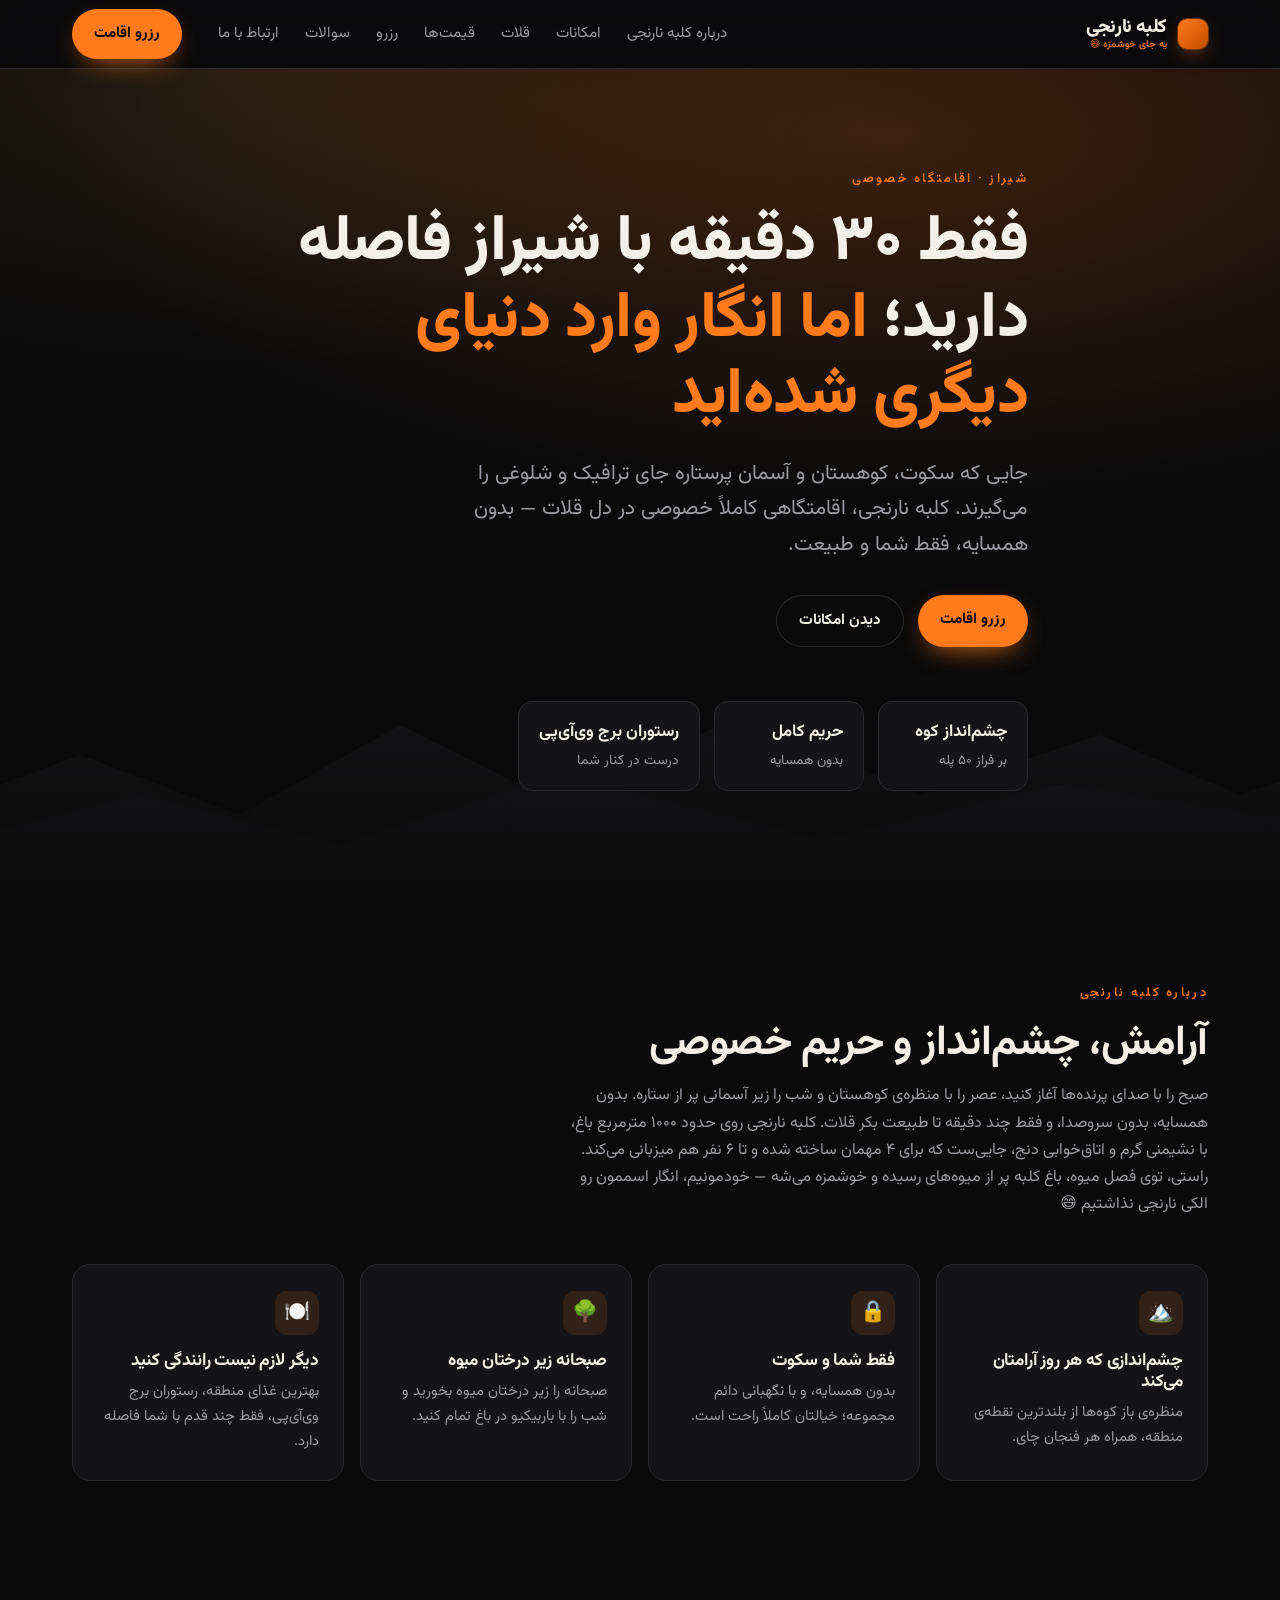
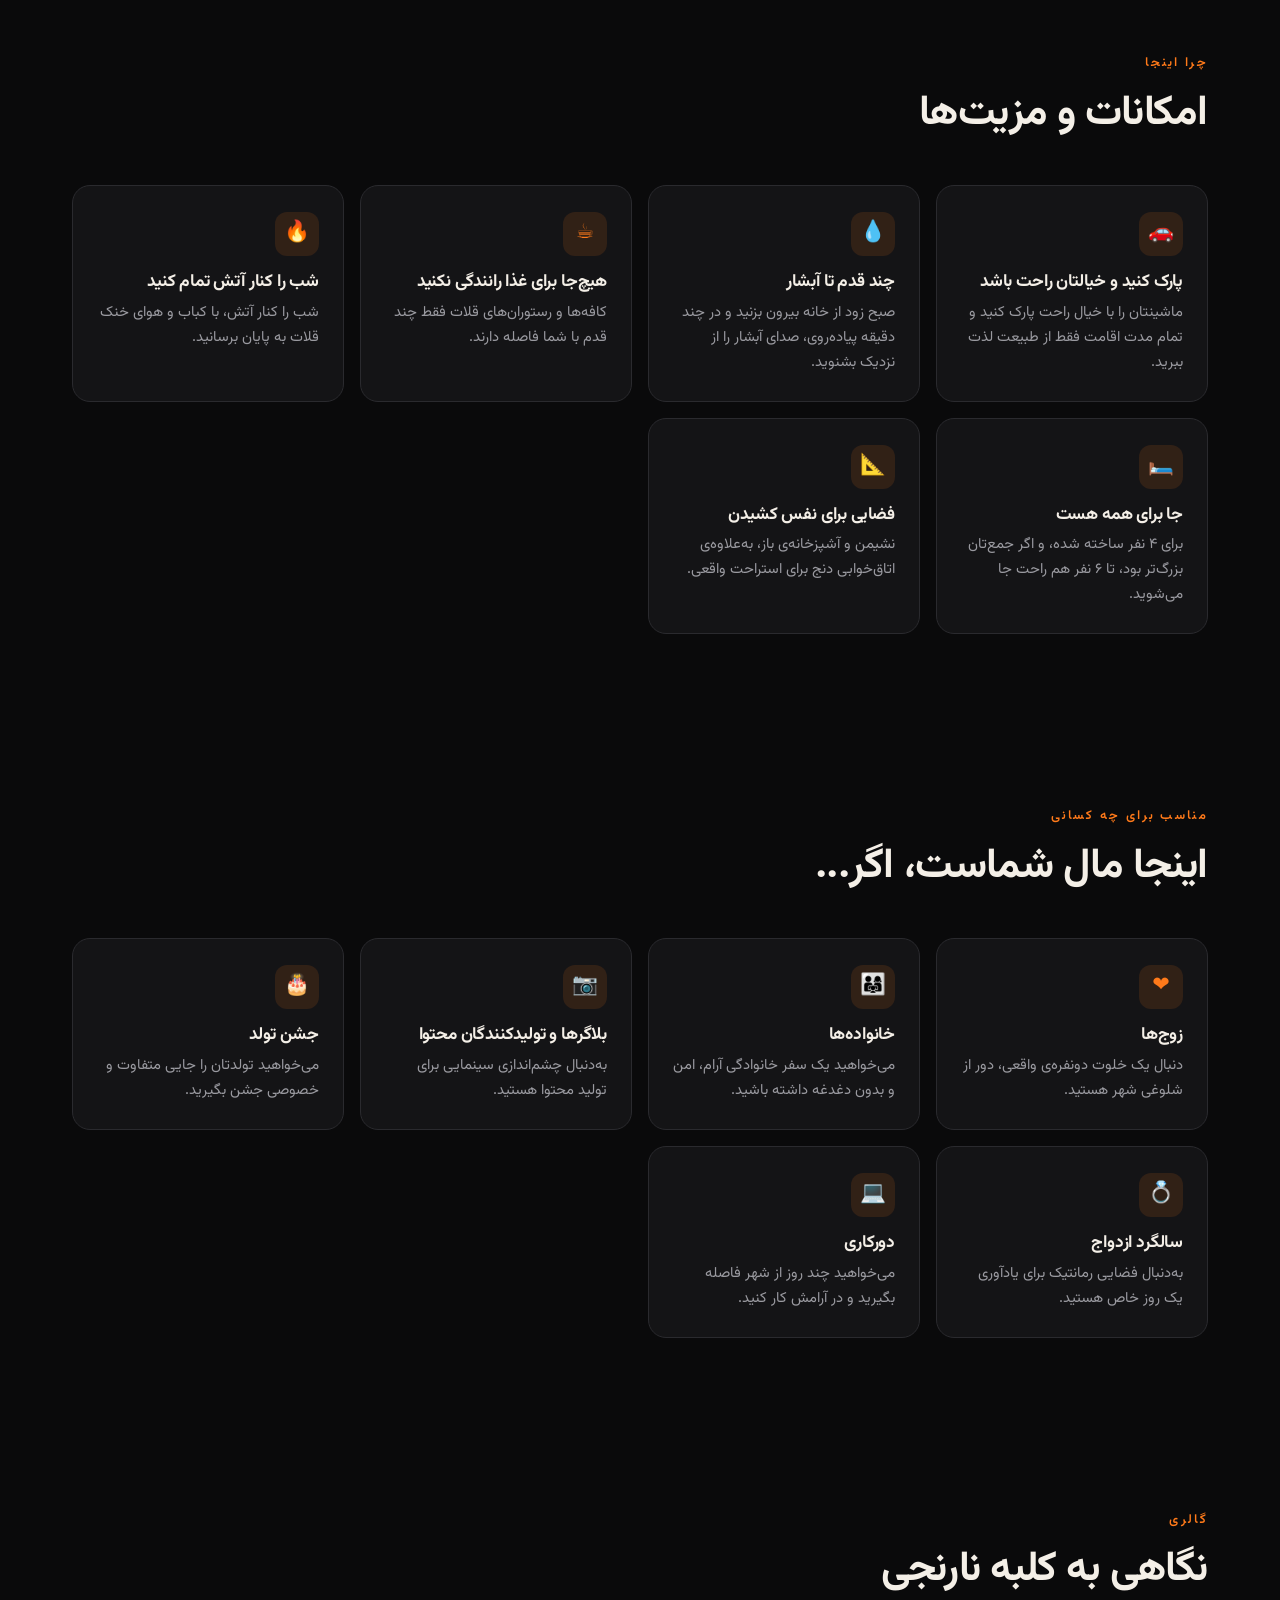
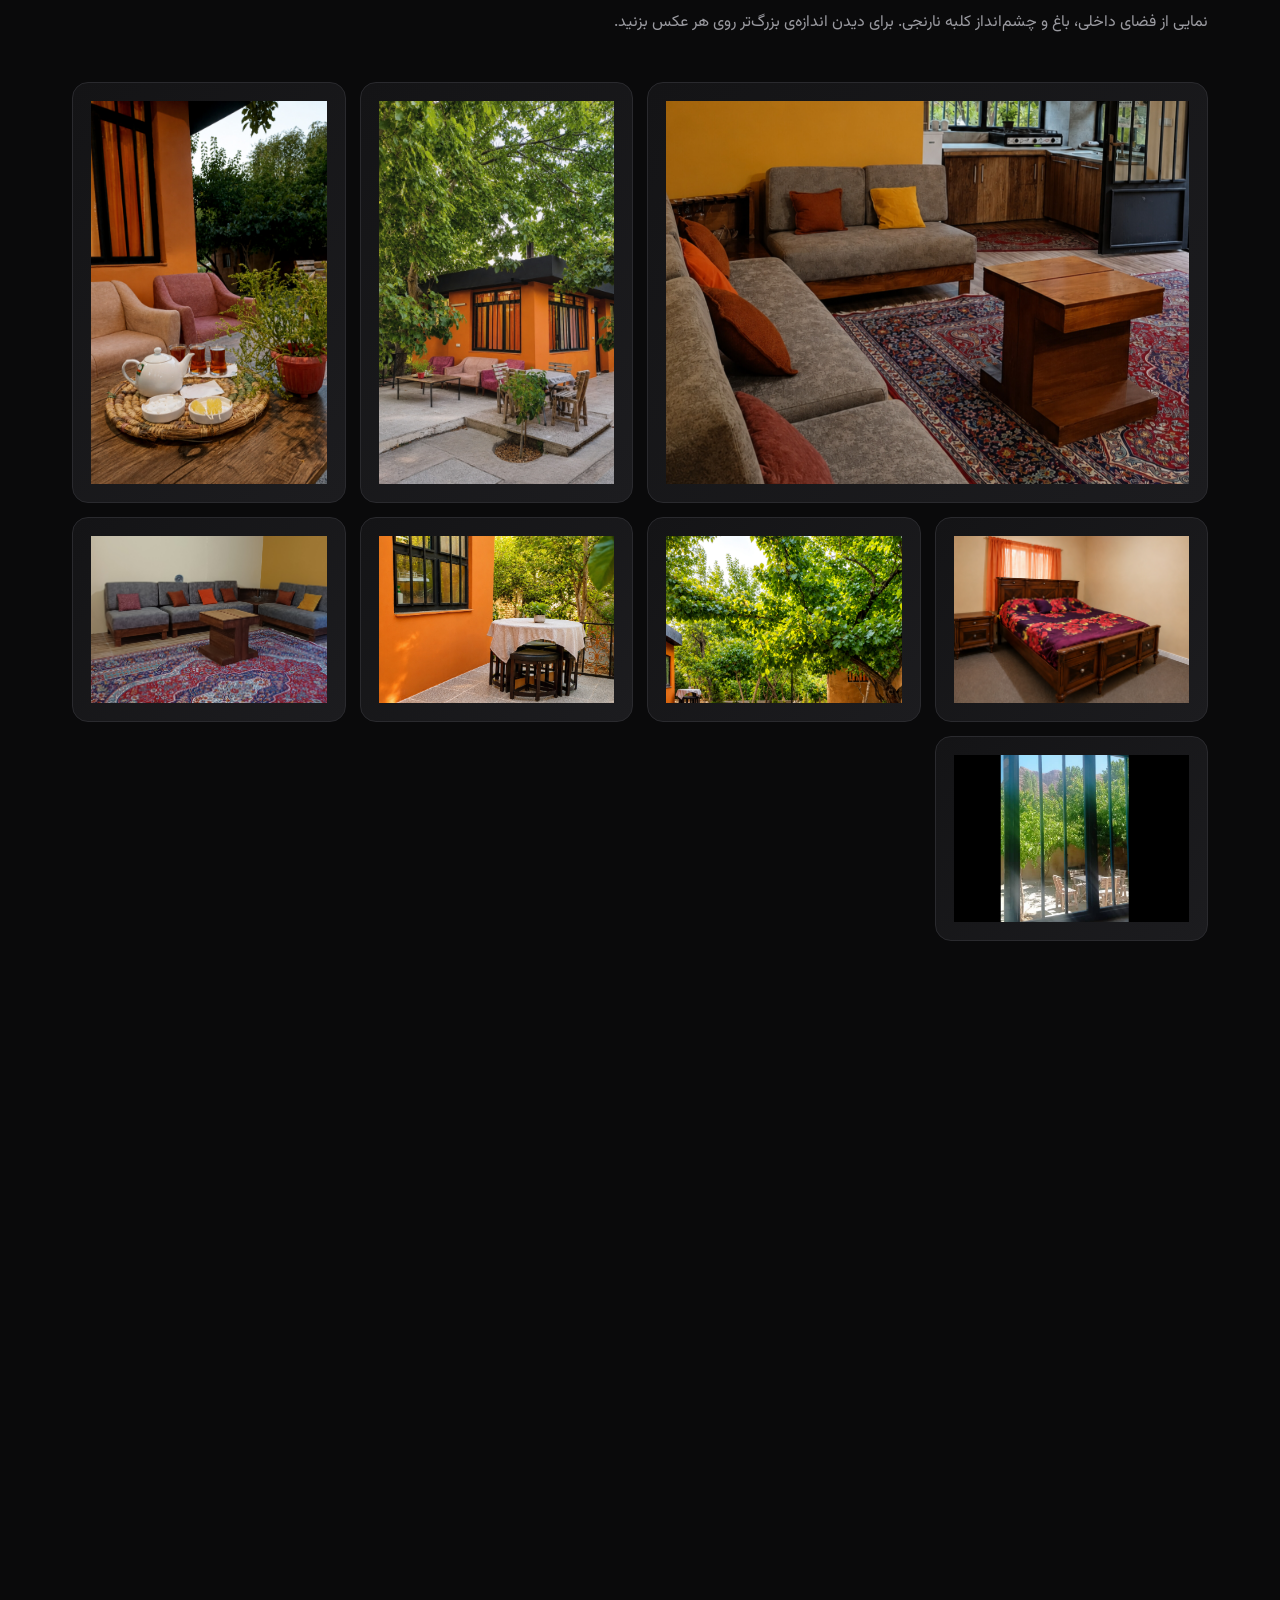
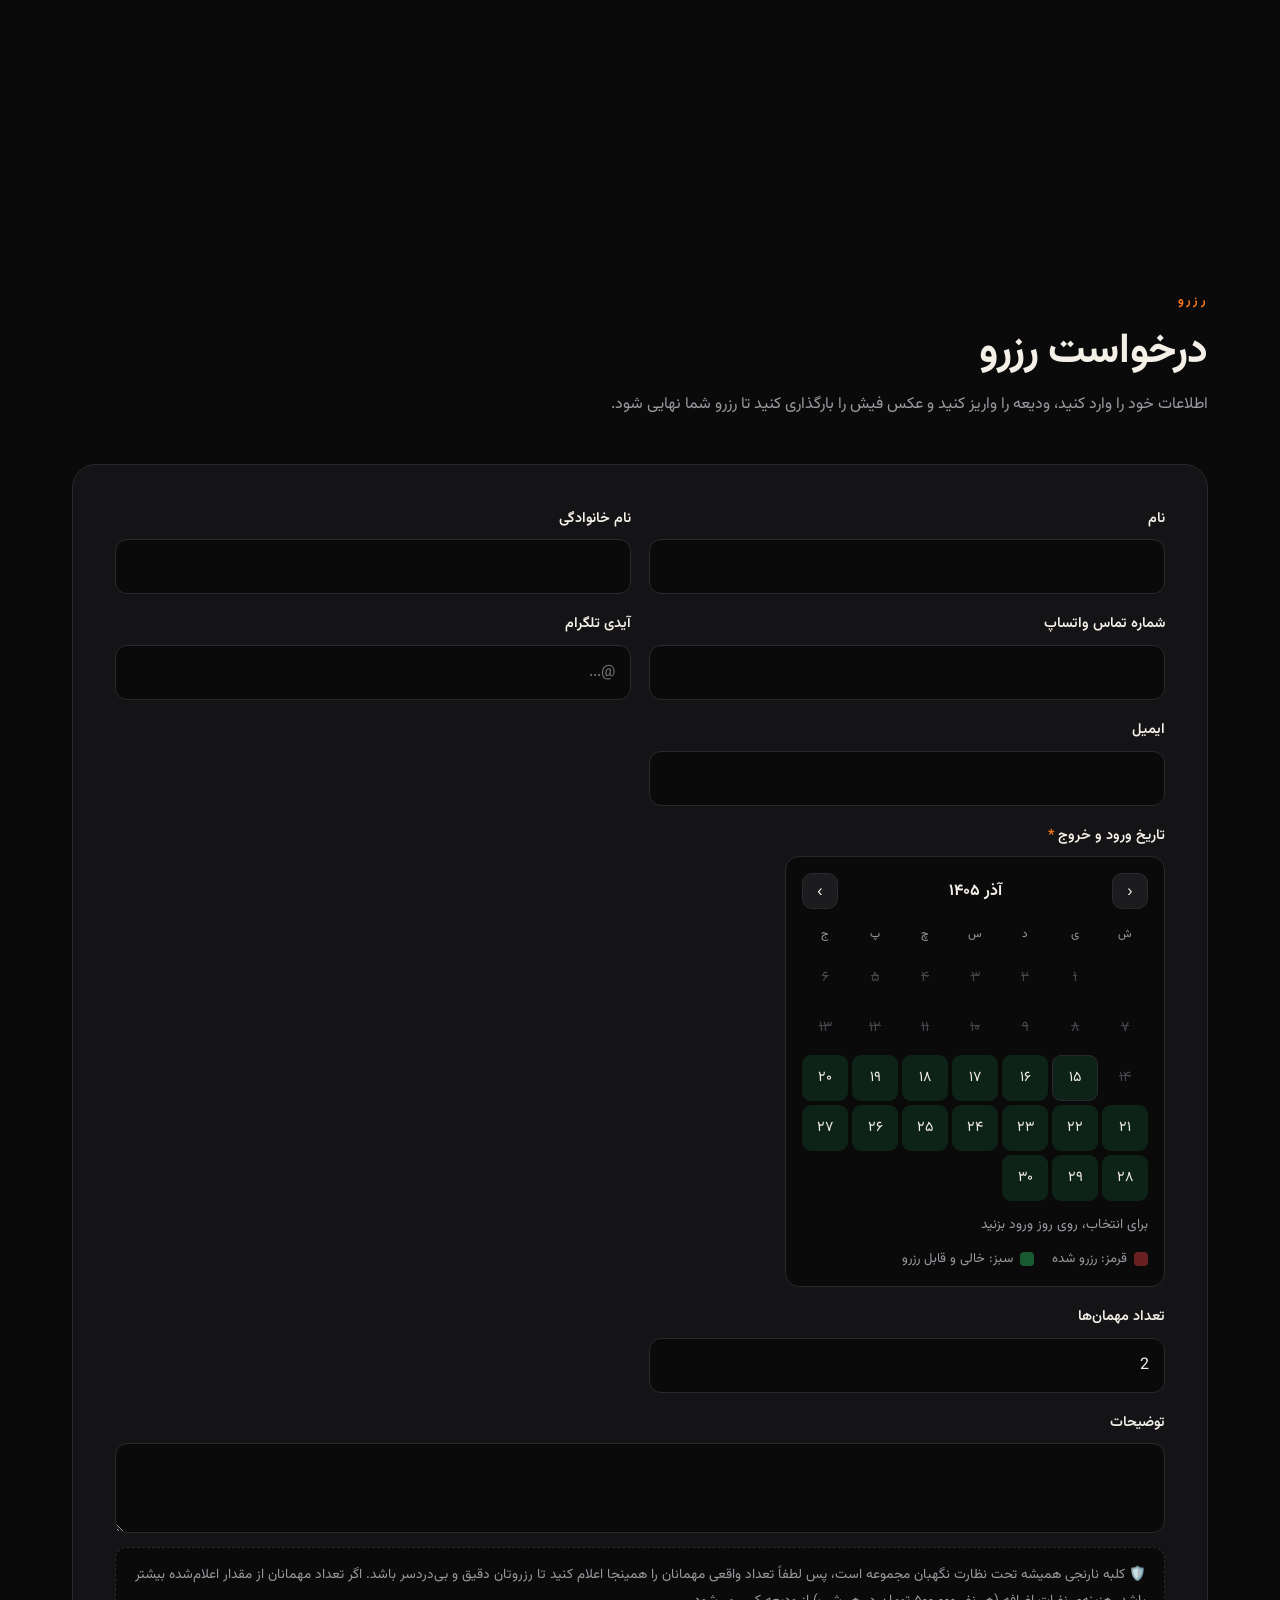
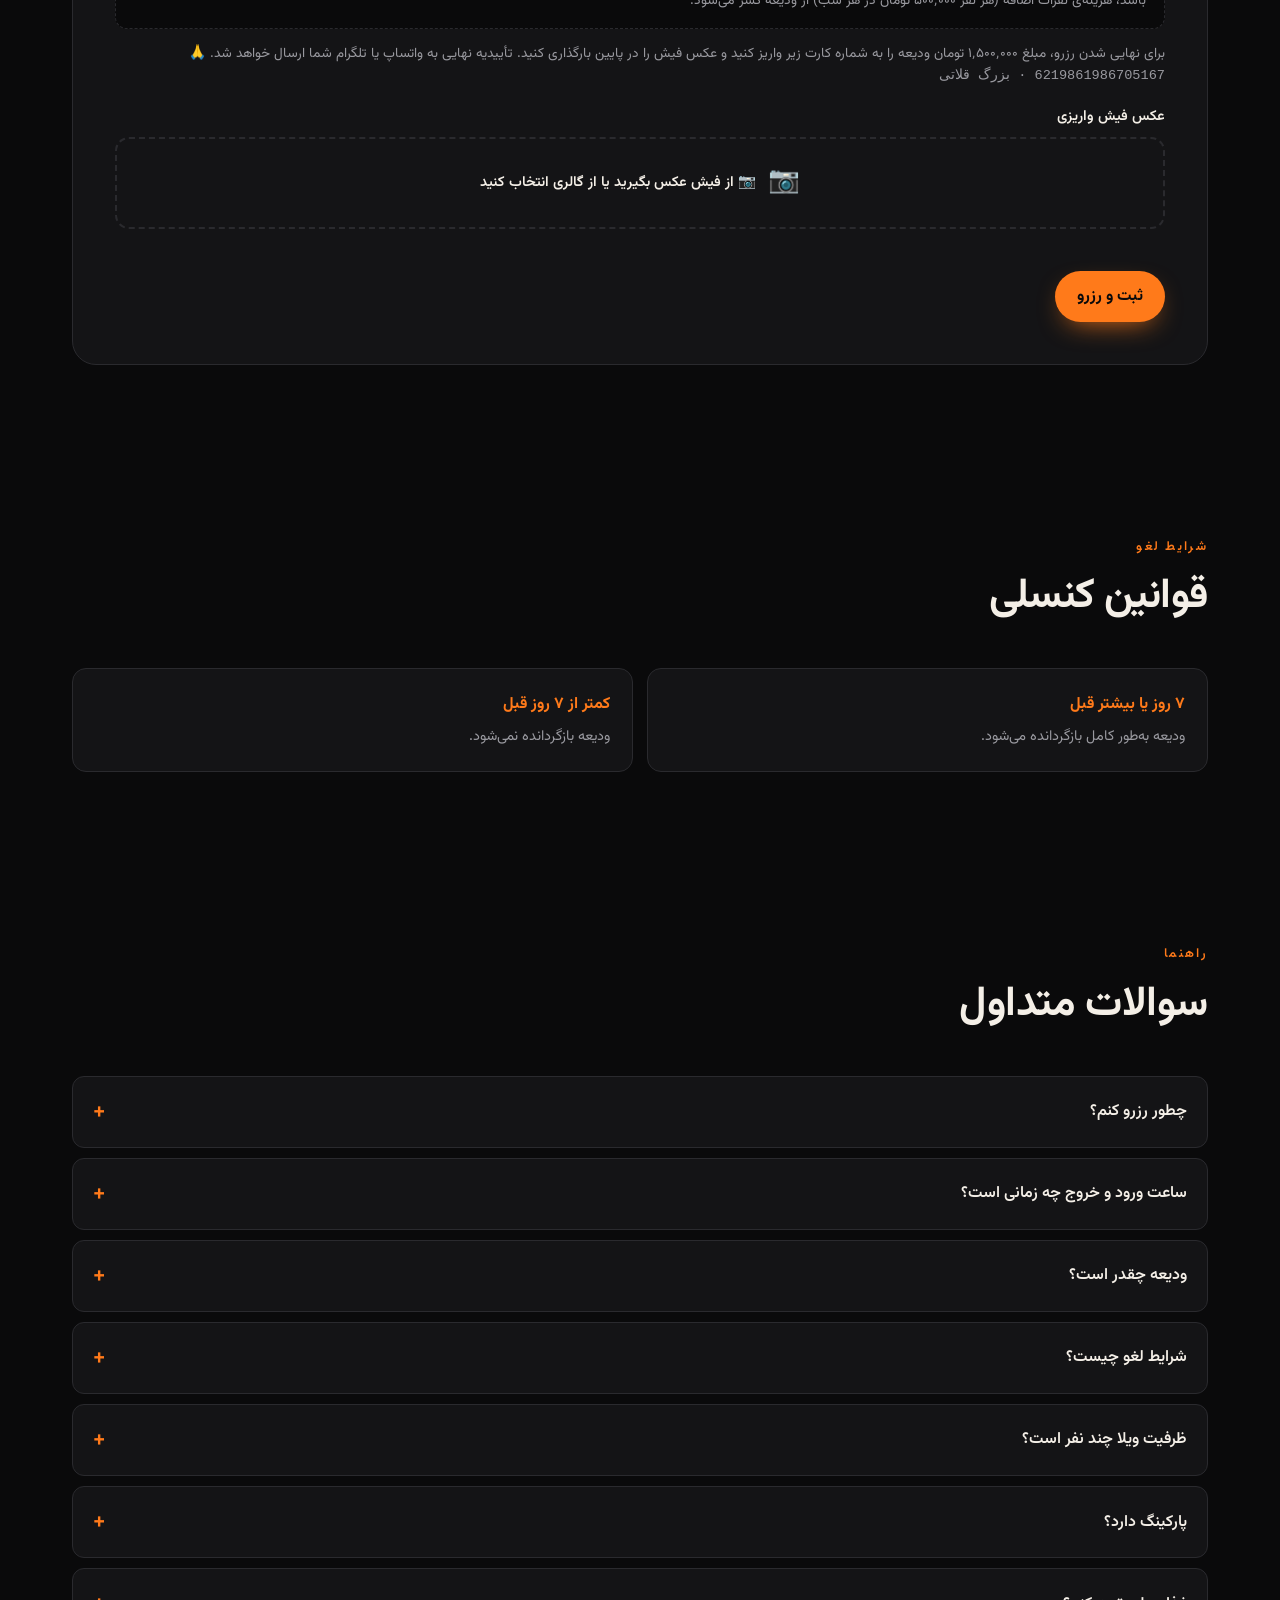
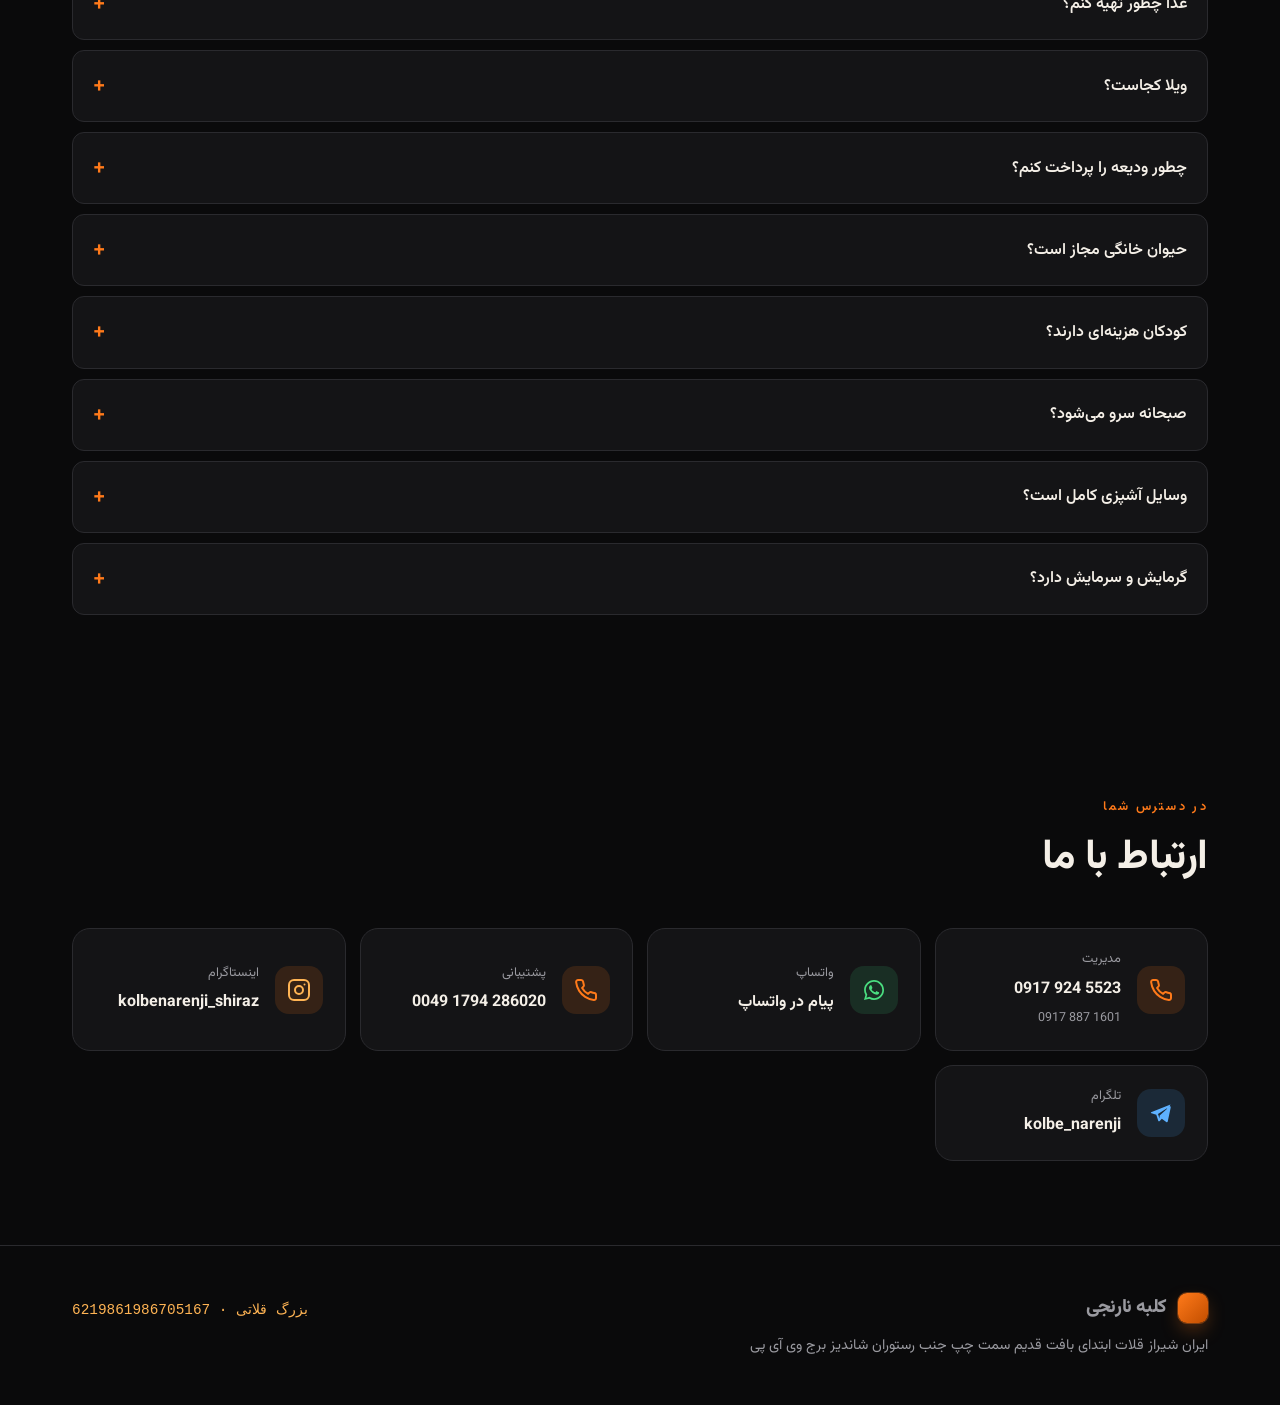
==== index.html @ 3d58d26b "Abreisetag darf belegt sein Gemeldet: die freie Nacht am 7. Schahriwar liess sich nicht buchen, weil" ====
<!DOCTYPE html>
<html lang="fa" dir="rtl">
<head>
<meta charset="UTF-8" />
<meta name="viewport" content="width=device-width, initial-scale=1.0, maximum-scale=1.0, minimum-scale=1.0, user-scalable=no, viewport-fit=cover"/>
<title>کلبه نارنجی | kolbe narenji — Shiraz</title>

<!-- ============================================================= -->
<!--  SUPABASE CONFIG  —  hier deine Werte eintragen / put yours here -->
<!-- ============================================================= -->
<script>
  const SUPABASE_URL      = "https://aqxlxnczzaqbdtjpdbal.supabase.co";
  const SUPABASE_ANON_KEY = "sb_publishable_W1_fIGS4g9w_GvLi4vpkqA_-YxbFAk7";   // Dashboard -> Project Settings -> API Keys -> anon/publishable
  // Preise (Toman). Massgeblich ist die Tabelle "pricing" in der
  // Datenbank - dort rechnet auch der Trigger, der den gespeicherten
  // Preis festlegt. Diese Werte sind nur der Rueckfall, falls die
  // Abfrage scheitert; fetchPricing() ueberschreibt sie beim Laden.
  const PRICE = {
    weekday:     4600000,   // جمعه تا چهارشنبه
    weekend:     5500000,   // فقط پنجشنبه شب
    deposit:     1500000,   // ودیعه
    extraGuest:   500000,   // هر نفر اضافه در هر شب
    baseGuests:        4,   // ظرفیت پایه
    maxGuests:         6
  };
  // Wochenend-Preis gilt nur fuer die Nacht, die am Donnerstag beginnt
  // ("پنجشنبه شب"). Die Nacht ab Freitag ist eine gewoehnliche Nacht,
  // weil auf sie der Samstag als Arbeitstag folgt. (0=So ... 6=Sa)
  const WEEKEND_DAYS = [4];

  // Bankverbindung für Kaution
  const IBAN = "6219861986705167";
  const IBAN_OWNER = "بزرگ قلاتی";
</script>

<link rel="preconnect" href="https://fonts.googleapis.com">
<link rel="preconnect" href="https://fonts.gstatic.com" crossorigin>
<link href="https://fonts.googleapis.com/css2?family=Sora:wght@400;500;600;700;800&family=Vazirmatn:wght@400;500;600;700;800&display=swap" rel="stylesheet">

<style>
:root{
  --bg:#0A0A0B;
  --surface:#141416;
  --surface-2:#1C1C1F;
  --line:#2A2A2E;
  --orange:#FF7A1A;
  --orange-soft:#FF9A4D;
  --amber:#FFB454;
  --text:#F4EFE7;
  --muted:#9A9AA0;
  --radius:18px;
  --maxw:1180px;
  font-synthesis:none;
}
*{box-sizing:border-box;margin:0;padding:0}
html{scroll-behavior:smooth}
body{
  background:var(--bg);
  color:var(--text);
  font-family:"Vazirmatn","Sora",system-ui,sans-serif;
  line-height:1.7;
  overflow-x:hidden;
}
[dir="ltr"] body, [dir="ltr"]{font-family:"Sora","Vazirmatn",system-ui,sans-serif}
img{max-width:100%;display:block}
a{color:inherit;text-decoration:none}
.wrap{max-width:var(--maxw);margin-inline:auto;padding-inline:22px}
section{padding:84px 0}
h1,h2,h3{line-height:1.2;font-weight:700;letter-spacing:-.01em}
.eyebrow{
  color:var(--orange);font-weight:600;font-size:.8rem;letter-spacing:.18em;
  text-transform:uppercase;margin-bottom:14px;display:inline-block;
}

/* ---------- top nav ---------- */
header{
  position:sticky;top:0;z-index:50;
  background:rgba(10,10,11,.82);backdrop-filter:blur(14px);
  border-bottom:1px solid var(--line);
}
.nav{display:flex;align-items:center;gap:18px;height:68px}
.brand{display:flex;align-items:center;gap:11px;font-weight:800;font-size:1.18rem;letter-spacing:-.02em}
.brand .brand-text{display:flex;flex-direction:column;line-height:1.2}
.brand .tagline{font-size:.62rem;font-weight:600;color:var(--orange);letter-spacing:0}
.brand .mark{
  width:30px;height:30px;border-radius:9px;flex:none;
  background:linear-gradient(135deg,var(--orange),#C24E00);
  display:grid;place-items:center;color:#0A0A0B;font-weight:800;font-size:.95rem;
  box-shadow:0 0 0 1px rgba(255,122,26,.35), 0 8px 22px -8px var(--orange);
}
.nav-links{display:flex;gap:26px;margin-inline-start:auto;font-size:.95rem;color:var(--muted)}
.nav-links a:hover{color:var(--text)}
.nav-right{display:flex;align-items:center;gap:12px;margin-inline-start:18px}
.lang{
  display:flex;border:1px solid var(--line);border-radius:999px;overflow:hidden;
  background:var(--surface);font-size:.85rem;font-weight:600;
}
.lang button{
  background:none;border:0;color:var(--muted);cursor:pointer;
  padding:8px 14px;display:flex;align-items:center;gap:7px;font:inherit;
}
.lang button.on{background:var(--orange);color:#0A0A0B}
.btn{
  background:var(--orange);color:#0A0A0B;border:0;cursor:pointer;
  padding:12px 22px;border-radius:999px;font:inherit;font-weight:700;font-size:.95rem;
  transition:transform .15s, box-shadow .15s;
  box-shadow:0 10px 28px -12px var(--orange);
}
.btn:hover{transform:translateY(-1px);box-shadow:0 14px 34px -12px var(--orange)}
.btn.ghost{background:transparent;color:var(--text);border:1px solid var(--line);box-shadow:none}
.btn.ghost:hover{border-color:var(--orange);color:var(--orange)}
.nav-links a, .nav .btn{display:none}
@media(min-width:900px){ .nav-links a{display:inline}.nav .btn{display:inline-block} }

/* ---------- hero ---------- */
.hero{position:relative;padding:96px 0 104px;overflow:hidden}
.hero::before{ /* sunset glow over dark mountains */
  content:"";position:absolute;inset:0;z-index:0;
  background:
    radial-gradient(120% 80% at 70% 8%, rgba(255,122,26,.20), transparent 55%),
    radial-gradient(90% 60% at 20% 0%, rgba(255,180,84,.10), transparent 60%);
}
.hero::after{ /* mountain silhouette */
  content:"";position:absolute;left:0;right:0;bottom:0;height:230px;z-index:0;
  background:
    linear-gradient(to top, var(--bg), transparent),
    url("data:image/svg+xml;utf8,<svg xmlns='http://www.w3.org/2000/svg' width='1440' height='230' viewBox='0 0 1440 230'><path d='M0 230 L0 150 L160 90 L320 150 L480 60 L640 140 L820 50 L1000 130 L1180 70 L1320 130 L1440 90 L1440 230 Z' fill='%23161618'/><path d='M0 230 L0 185 L220 130 L420 180 L640 110 L900 175 L1140 120 L1440 165 L1440 230 Z' fill='%231d1d20'/></svg>") bottom/cover no-repeat;
  opacity:.9;
}
.hero .wrap{position:relative;z-index:1;max-width:820px}
.hero h1{font-size:clamp(2.3rem,6vw,4rem);font-weight:800}
.hero h1 .accent{color:var(--orange)}
.hero p.lead{color:var(--muted);font-size:clamp(1.05rem,2.3vw,1.3rem);margin:22px 0 32px;max-width:620px}
.hero-cta{display:flex;gap:14px;flex-wrap:wrap}
.stats{display:flex;gap:14px;flex-wrap:wrap;margin-top:54px}
.stat{
  background:var(--surface);border:1px solid var(--line);border-radius:14px;
  padding:16px 20px;min-width:150px;
}
.stat b{display:block;font-size:1.05rem}
.stat span{color:var(--muted);font-size:.85rem}

/* ---------- generic section heads ---------- */
.head{max-width:640px;margin-bottom:46px}
.head h2{font-size:clamp(1.8rem,4vw,2.6rem)}
.head p{color:var(--muted);margin-top:14px}

/* ---------- amenities grid ---------- */
.grid{display:grid;gap:16px;grid-template-columns:repeat(auto-fill,minmax(230px,1fr))}
.card{
  background:var(--surface);border:1px solid var(--line);border-radius:var(--radius);
  padding:26px 24px;transition:border-color .2s, transform .2s;
}
.card:hover{border-color:rgba(255,122,26,.5);transform:translateY(-3px)}
.card .ico{
  width:44px;height:44px;border-radius:12px;display:grid;place-items:center;
  background:rgba(255,122,26,.12);color:var(--orange);margin-bottom:16px;font-size:1.3rem;
}
.card h3{font-size:1.08rem;margin-bottom:7px}
.card p{color:var(--muted);font-size:.92rem}

/* ---------- contact ---------- */
.contact-grid{display:grid;gap:14px;grid-template-columns:repeat(auto-fill,minmax(220px,1fr))}
.contact-card{
  display:flex;align-items:center;gap:16px;
  background:var(--surface);border:1px solid var(--line);border-radius:var(--radius);
  padding:20px 22px;text-decoration:none;transition:border-color .2s, transform .2s, background .2s;
}
.contact-card:hover{border-color:rgba(255,122,26,.5);transform:translateY(-3px)}
.contact-card .c-icon{
  width:48px;height:48px;border-radius:14px;flex:none;
  display:grid;place-items:center;
}
.contact-card .c-icon svg{width:24px;height:24px}
.contact-card .c-text{display:flex;flex-direction:column;gap:5px;min-width:0}
.contact-card .c-label{color:var(--muted);font-size:.8rem}
.contact-card .c-val{color:var(--text);font-size:1rem;font-weight:700;direction:ltr;text-align:right}
.contact-card .c-sub{color:var(--muted);font-size:.78rem;direction:ltr;text-align:right}
.contact-card.phone .c-icon{background:rgba(255,122,26,.14);color:var(--orange)}
.contact-card.wa .c-icon{background:rgba(60,201,120,.14);color:#4ADE80}
.contact-card.ig .c-icon{background:rgba(255,122,26,.14);color:var(--amber)}
.contact-card.tg .c-icon{background:rgba(70,170,255,.14);color:#5EB1FF}

/* ---------- gallery ---------- */
.gallery{display:grid;gap:14px;grid-template-columns:repeat(auto-fill,minmax(240px,1fr))}
.shot{
  aspect-ratio:4/3;border-radius:16px;border:1px dashed var(--line);
  background:
    linear-gradient(135deg,var(--surface),var(--surface-2));
  display:grid;place-items:center;color:#55555c;font-size:.9rem;text-align:center;padding:18px;
}
img.shot{
  aspect-ratio:4/3;border-radius:16px;border:1px solid var(--line);
  object-fit:cover;width:100%;height:100%;cursor:pointer;
  transition:transform .25s, border-color .25s;
}
img.shot:hover{transform:scale(1.02);border-color:var(--orange)}
.shot.big{grid-column:span 2}
@media(max-width:560px){.shot.big{grid-column:span 1}}
/* lightbox */
.lb{position:fixed;inset:0;background:rgba(0,0,0,.9);display:none;place-items:center;z-index:100;padding:20px}
.lb.on{display:grid}
.lb img{max-width:95vw;max-height:90vh;border-radius:12px}
.lb .x{position:absolute;top:18px;inset-inline-end:22px;color:#fff;font-size:2rem;cursor:pointer;line-height:1}

/* ---------- pricing ---------- */
.prices{display:grid;gap:16px;grid-template-columns:repeat(auto-fit,minmax(210px,1fr))}
.price{
  background:var(--surface);border:1px solid var(--line);border-radius:var(--radius);padding:28px 24px;
  position:relative;
}
.price.feature{border-color:var(--orange);background:linear-gradient(180deg,rgba(255,122,26,.08),var(--surface))}
.price .label{color:var(--muted);font-size:.9rem;margin-bottom:6px}
.price .amount{font-size:1.85rem;font-weight:800;letter-spacing:-.02em}
.price .amount small{font-size:.85rem;font-weight:500;color:var(--muted)}
.price .note{color:var(--muted);font-size:.82rem;margin-top:8px}

/* ---------- policy ---------- */
.policy{display:grid;gap:14px;grid-template-columns:repeat(auto-fit,minmax(240px,1fr))}
.rule{background:var(--surface);border:1px solid var(--line);border-radius:14px;padding:22px}
.rule .when{color:var(--orange);font-weight:700;margin-bottom:6px}
.rule p{color:var(--muted);font-size:.9rem}

/* ---------- form ---------- */
.book{background:var(--surface);border:1px solid var(--line);border-radius:24px;padding:34px}
@media(min-width:820px){.book{padding:42px}}
.form-grid{display:grid;gap:18px;grid-template-columns:1fr 1fr}
.field{display:flex;flex-direction:column;gap:8px}
.field.full{grid-column:1/-1}
@media(max-width:640px){.form-grid{grid-template-columns:1fr}.field.full{grid-column:auto}}
label{font-size:.9rem;font-weight:600}
label .req{color:var(--orange)}
input,select,textarea{
  background:var(--bg);border:1px solid var(--line);border-radius:12px;
  color:var(--text);padding:13px 15px;font:inherit;font-size:.95rem;width:100%;
}
input:focus,select:focus,textarea:focus{outline:none;border-color:var(--orange)}

/* ---------- calendar ---------- */
.cal{background:var(--bg);border:1px solid var(--line);border-radius:14px;padding:16px;max-width:380px}
.cal-head{display:flex;align-items:center;justify-content:space-between;margin-bottom:12px}
.cal-title{font-weight:700;font-size:1rem}
.cal-nav{background:var(--surface-2);border:1px solid var(--line);color:var(--text);width:36px;height:36px;border-radius:10px;cursor:pointer;font-size:1.3rem;line-height:1;display:grid;place-items:center}
.cal-nav:hover{border-color:var(--orange);color:var(--orange)}
.cal-week{display:grid;grid-template-columns:repeat(7,1fr);gap:4px;margin-bottom:6px}
.cal-week span{text-align:center;font-size:.72rem;color:var(--muted);padding:4px 0}
.cal-grid{display:grid;grid-template-columns:repeat(7,1fr);gap:4px}
.cal-day{aspect-ratio:1;display:grid;place-items:center;border-radius:9px;font-size:.9rem;cursor:pointer;border:1px solid transparent;transition:background .12s}
.cal-day:hover:not(.dis):not(.empty){background:var(--surface-2)}
.cal-day.empty{cursor:default}
.cal-day.dis{color:#45454b;cursor:not-allowed;text-decoration:line-through}
.cal-day.booked{background:rgba(220,60,60,.20);color:#e88a8a;cursor:not-allowed}
/* Belegt, aber als Abreisetag waehlbar: die Nacht davor ist frei, und wer
   morgens abreist, belegt diesen Tag nicht. */
.cal-day.booked.abreise{cursor:pointer;border-color:var(--orange);border-style:dashed}
.cal-day.booked.abreise:hover{background:rgba(255,122,26,.22);color:var(--text)}
.cal-day.free{background:rgba(40,170,90,.16);color:var(--text)}
.cal-day.free:hover{background:rgba(40,170,90,.30)}
.cal-legend{display:flex;gap:18px;flex-wrap:wrap;margin-top:12px;font-size:.82rem;color:var(--muted)}
.cal-legend span{display:flex;align-items:center;gap:7px}
.cal-legend i{width:14px;height:14px;border-radius:4px;display:inline-block}
.cal-legend i.b{background:rgba(220,60,60,.45)}
.cal-legend i.f{background:rgba(40,170,90,.5)}
.cal-day.today{border-color:var(--line)}
.cal-day.start,.cal-day.end{background:var(--orange);color:#0A0A0B;font-weight:700}
.cal-day.inrange{background:rgba(255,122,26,.16);border-radius:0}
.cal-day.start{border-top-right-radius:9px;border-bottom-right-radius:9px}
.cal-day.end{border-top-left-radius:9px;border-bottom-left-radius:9px}
[dir="ltr"] .cal-day.start{border-radius:9px 0 0 9px}
[dir="ltr"] .cal-day.end{border-radius:0 9px 9px 0}
.cal-sel{margin-top:12px;font-size:.85rem;color:var(--muted);min-height:1.2em}
.cal-sel b{color:var(--amber)}
textarea{resize:vertical;min-height:90px}
input[type=file]{padding:10px;color:var(--muted)}
.upload-btn{display:flex;align-items:center;justify-content:center;gap:12px;border:2px dashed var(--line);border-radius:14px;padding:22px;cursor:pointer;color:var(--text);font-weight:600;transition:border-color .2s,background .2s;text-align:center}
.upload-btn:hover{border-color:var(--orange);background:rgba(255,122,26,.06)}
.upload-btn .up-ico{font-size:1.6rem}
.up-name{margin-top:10px;color:var(--amber);font-size:.9rem;text-align:center}
.faq-item{background:var(--surface);border:1px solid var(--line);border-radius:12px;margin-bottom:10px;overflow:hidden}
.faq-item summary{padding:16px 20px;cursor:pointer;font-weight:600;list-style:none;display:flex;justify-content:space-between;align-items:center;gap:12px}
.faq-item summary::-webkit-details-marker{display:none}
.faq-item summary::after{content:"+";color:var(--orange);font-size:1.4rem;font-weight:700;flex:none}
.faq-item[open] summary::after{content:"−"}
.faq-item .ans{padding:0 20px 16px;color:var(--muted);font-size:.93rem;line-height:1.8}
input[type=file]::file-selector-button{
  background:var(--surface-2);color:var(--text);border:1px solid var(--line);
  border-radius:8px;padding:8px 14px;margin-inline-end:12px;cursor:pointer;font:inherit;
}
.summary{
  background:var(--bg);border:1px dashed var(--line);border-radius:14px;
  padding:18px 20px;margin-top:6px;
}
.summary .row{display:flex;justify-content:space-between;gap:10px;padding:5px 0;color:var(--muted);font-size:.92rem}
.summary .row.total{color:var(--text);font-weight:800;font-size:1.15rem;border-top:1px solid var(--line);margin-top:8px;padding-top:12px}
.pay-note{font-size:.85rem;color:var(--muted);margin-top:14px;line-height:1.6}
.pay-note b{color:var(--amber)}
.msg{border-radius:12px;padding:14px 16px;margin-top:18px;font-size:.92rem;display:none}
.msg.ok{display:block;background:rgba(40,170,90,.12);border:1px solid rgba(40,170,90,.4);color:#74e0a0}
.msg.err{display:block;background:rgba(220,60,60,.12);border:1px solid rgba(220,60,60,.4);color:#f0a0a0}

/* ---------- footer ---------- */
footer{border-top:1px solid var(--line);padding:46px 0;color:var(--muted);font-size:.9rem}
.foot{display:flex;flex-wrap:wrap;gap:22px;justify-content:space-between;align-items:flex-start}
.foot code{color:var(--amber);font-size:.9rem;direction:ltr;display:inline-block}

[hidden]{display:none!important}
.reveal{opacity:0;transform:translateY(18px);transition:opacity .6s ease, transform .6s ease}
.reveal.in{opacity:1;transform:none}
@media(prefers-reduced-motion:reduce){.reveal{opacity:1;transform:none;transition:none}}

/* جلوگیری از zoom در iOS Safari */
@viewport{width:device-width;zoom:1.0;min-zoom:1.0;max-zoom:1.0;user-zoom:fixed}
html{-webkit-text-size-adjust:100%;-ms-text-size-adjust:100%;text-size-adjust:100%;touch-action:manipulation}
input,select,textarea,button{font-size:16px!important;touch-action:manipulation}
@media(max-width:600px){
  input[type=text],input[type=tel],input[type=email],input[type=number],input[type=date],input[type=time],select,textarea{font-size:16px!important}
}
</style>
</head>
<body>

<div id="topDiscountBar" hidden style="background:linear-gradient(90deg,#FF7A1A,#FFB454);color:#1a1005;text-align:center;padding:14px 18px;font-weight:800;font-size:1.15rem;line-height:1.6"></div>

<header>
  <div class="wrap nav">
    <div class="brand"><span class="mark"></span><span class="brand-text"><span data-i="brand">کلبه نارنجی</span><span class="tagline" data-i="brand_tagline">یه جای خوشمزه 😄</span></span></div>
    <nav class="nav-links">
      <a href="#about"  data-i="nav_about">درباره کلبه نارنجی</a>
      <a href="#amen"   data-i="nav_amen">امکانات</a>
      <a href="#qalat"  data-i="nav_qalat">قلات</a>
      <a href="#price"  data-i="nav_price">قیمت‌ها</a>
      <a href="#book"   data-i="nav_book">رزرو</a>
      <a href="#faq"    data-i="nav_faq">سوالات</a>
      <a href="#contact" data-i="nav_contact">ارتباط با ما</a>
    </nav>
    <div class="nav-right">
      
      <a href="#book" class="btn" data-i="cta_reserve">رزرو اقامت</a>
    </div>
  </div>
</header>

<!-- HERO -->
<section class="hero">
  <div class="wrap reveal">
    <span class="eyebrow" data-i="hero_eyebrow">شیراز · اقامتگاه خصوصی</span>
    <h1 data-i="hero_title">فقط ۳۰ دقیقه با شیراز فاصله دارید؛ <span class="accent">اما انگار وارد دنیای دیگری شده‌اید</span></h1>
    <p class="lead" data-i="hero_lead">جایی که سکوت، کوهستان و آسمان پرستاره جای ترافیک و شلوغی را می‌گیرند. کلبه نارنجی، اقامتگاهی کاملاً خصوصی در دل قلات — بدون همسایه، فقط شما و طبیعت.</p>
    <div class="hero-cta">
      <a href="#book" class="btn" data-i="hero_cta1">رزرو اقامت</a>
      <a href="#amen" class="btn ghost" data-i="hero_cta2">دیدن امکانات</a>
    </div>
    <div class="stats">
      <div class="stat"><b data-i="stat1_b">چشم‌انداز کوه</b><span data-i="stat1_s">بر فراز ۵۰ پله</span></div>
      <div class="stat"><b data-i="stat2_b">حریم کامل</b><span data-i="stat2_s">بدون همسایه</span></div>
      <div class="stat"><b data-i="stat3_b">رستوران برج وی‌آی‌پی</b><span data-i="stat3_s">درست در کنار شما</span></div>
    </div>
  </div>
</section>

<!-- ABOUT -->
<section id="about">
  <div class="wrap reveal">
    <div class="head">
      <span class="eyebrow" data-i="about_eyebrow">درباره کلبه نارنجی</span>
      <h2 data-i="about_title">آرامش، چشم‌انداز و حریم خصوصی</h2>
      <p data-i="about_text">صبح را با صدای پرنده‌ها آغاز کنید، عصر را با منظره‌ی کوهستان و شب را زیر آسمانی پر از ستاره. بدون همسایه، بدون سروصدا، و فقط چند دقیقه تا طبیعت بکر قلات. کلبه نارنجی روی حدود ۱۰۰۰ مترمربع باغ، با نشیمنی گرم و اتاق‌خوابی دنج، جایی‌ست که برای ۴ مهمان ساخته شده و تا ۶ نفر هم میزبانی می‌کند. راستی، توی فصل میوه، باغ کلبه پر از میوه‌های رسیده و خوشمزه می‌شه — خودمونیم، انگار اسممون رو الکی نارنجی نذاشتیم 😄</p>
    </div>
    <div class="grid">
      <div class="card"><div class="ico">🏔️</div><h3 data-i="a1_t">چشم‌اندازی که هر روز آرامتان می‌کند</h3><p data-i="a1_p">منظره‌ی باز کوه‌ها از بلندترین نقطه‌ی منطقه، همراه هر فنجان چای.</p></div>
      <div class="card"><div class="ico">🔒</div><h3 data-i="a2_t">فقط شما و سکوت</h3><p data-i="a2_p">بدون همسایه، و با نگهبانی دائم مجموعه؛ خیالتان کاملاً راحت است.</p></div>
      <div class="card"><div class="ico">🌳</div><h3 data-i="a3_t">صبحانه زیر درختان میوه</h3><p data-i="a3_p">صبحانه را زیر درختان میوه بخورید و شب را با باربیکیو در باغ تمام کنید.</p></div>
      <div class="card"><div class="ico">🍽️</div><h3 data-i="a4_t">دیگر لازم نیست رانندگی کنید</h3><p data-i="a4_p">بهترین غذای منطقه، رستوران برج وی‌آی‌پی، فقط چند قدم با شما فاصله دارد.</p></div>
    </div>
  </div>
</section>

<!-- AMENITIES -->
<section id="amen">
  <div class="wrap reveal">
    <div class="head">
      <span class="eyebrow" data-i="amen_eyebrow">چرا اینجا</span>
      <h2 data-i="amen_title">امکانات و مزیت‌ها</h2>
    </div>
    <div class="grid">
      <div class="card"><div class="ico">🚗</div><h3 data-i="m1_t">پارک کنید و خیالتان راحت باشد</h3><p data-i="m1_p">ماشینتان را با خیال راحت پارک کنید و تمام مدت اقامت فقط از طبیعت لذت ببرید.</p></div>
      <div class="card"><div class="ico">💧</div><h3 data-i="m2_t">چند قدم تا آبشار</h3><p data-i="m2_p">صبح زود از خانه بیرون بزنید و در چند دقیقه پیاده‌روی، صدای آبشار را از نزدیک بشنوید.</p></div>
      <div class="card"><div class="ico">☕</div><h3 data-i="m3_t">هیچ‌جا برای غذا رانندگی نکنید</h3><p data-i="m3_p">کافه‌ها و رستوران‌های قلات فقط چند قدم با شما فاصله دارند.</p></div>
      <div class="card"><div class="ico">🔥</div><h3 data-i="m4_t">شب را کنار آتش تمام کنید</h3><p data-i="m4_p">شب را کنار آتش، با کباب و هوای خنک قلات به پایان برسانید.</p></div>
      <div class="card"><div class="ico">🛏️</div><h3 data-i="m5_t">جا برای همه هست</h3><p data-i="m5_p">برای ۴ نفر ساخته شده، و اگر جمع‌تان بزرگ‌تر بود، تا ۶ نفر هم راحت جا می‌شوید.</p></div>
      <div class="card"><div class="ico">📐</div><h3 data-i="m6_t">فضایی برای نفس کشیدن</h3><p data-i="m6_p">نشیمن و آشپزخانه‌ی باز، به‌علاوه‌ی اتاق‌خوابی دنج برای استراحت واقعی.</p></div>
    </div>
  </div>
</section>

<!-- WHO IS THIS FOR -->
<section id="who">
  <div class="wrap reveal">
    <div class="head">
      <span class="eyebrow" data-i="who_eyebrow">مناسب برای چه کسانی</span>
      <h2 data-i="who_title">اینجا مال شماست، اگر...</h2>
    </div>
    <div class="grid">
      <div class="card"><div class="ico">❤️</div><h3 data-i="w1_t">زوج‌ها</h3><p data-i="w1_p">دنبال یک خلوت دونفره‌ی واقعی، دور از شلوغی شهر هستید.</p></div>
      <div class="card"><div class="ico">👨‍👩‍👧</div><h3 data-i="w2_t">خانواده‌ها</h3><p data-i="w2_p">می‌خواهید یک سفر خانوادگی آرام، امن و بدون دغدغه داشته باشید.</p></div>
      <div class="card"><div class="ico">📷</div><h3 data-i="w3_t">بلاگرها و تولیدکنندگان محتوا</h3><p data-i="w3_p">به‌دنبال چشم‌اندازی سینمایی برای تولید محتوا هستید.</p></div>
      <div class="card"><div class="ico">🎂</div><h3 data-i="w4_t">جشن تولد</h3><p data-i="w4_p">می‌خواهید تولدتان را جایی متفاوت و خصوصی جشن بگیرید.</p></div>
      <div class="card"><div class="ico">💍</div><h3 data-i="w5_t">سالگرد ازدواج</h3><p data-i="w5_p">به‌دنبال فضایی رمانتیک برای یادآوری یک روز خاص هستید.</p></div>
      <div class="card"><div class="ico">💻</div><h3 data-i="w6_t">دورکاری</h3><p data-i="w6_p">می‌خواهید چند روز از شهر فاصله بگیرید و در آرامش کار کنید.</p></div>
    </div>
  </div>
</section>

<!-- GALLERY -->
<section id="gallery">
  <div class="wrap reveal">
    <div class="head">
      <span class="eyebrow" data-i="gal_eyebrow">گالری</span>
      <h2 data-i="gal_title">نگاهی به کلبه نارنجی</h2>
      <p data-i="gal_text">نمایی از فضای داخلی، باغ و چشم‌انداز کلبه نارنجی. برای دیدن اندازه‌ی بزرگ‌تر روی هر عکس بزنید.</p>
    </div>
    <div class="gallery">
      <img class="shot big" src="IMG_1630.jpg" alt="kolbe narenji" loading="lazy" onclick="lightbox(this.src)">
      <img class="shot" src="IMG_1628.jpg" alt="kolbe narenji" loading="lazy" onclick="lightbox(this.src)">
      <img class="shot" src="IMG_1629.jpg" alt="kolbe narenji" loading="lazy" onclick="lightbox(this.src)">
      <img class="shot" src="IMG_1631.jpg" alt="kolbe narenji" loading="lazy" onclick="lightbox(this.src)">
      <img class="shot" src="IMG_1632.jpg" alt="kolbe narenji" loading="lazy" onclick="lightbox(this.src)">
      <img class="shot" src="IMG_1633.jpg" alt="kolbe narenji" loading="lazy" onclick="lightbox(this.src)">
      <img class="shot" src="IMG_1634.jpg" alt="kolbe narenji" loading="lazy" onclick="lightbox(this.src)">
      <img class="shot" src="IMG_1635.png" alt="kolbe narenji" loading="lazy" onclick="lightbox(this.src)">
    </div>
  </div>
</section>

<!-- QALAT / LOCATION -->
<section id="qalat">
  <div class="wrap reveal">
    <div class="head">
      <span class="eyebrow" data-i="q_eyebrow">موقعیت · قلات</span>
      <h2 data-i="q_title">قلات؛ نگین کوهستانی شیراز</h2>
      <p data-i="q_intro">کلبه نارنجی در دل روستای تاریخی قلات قرار دارد؛ روستایی کهن بر دامنه‌ی کوه دراک، حدود ۳۰ کیلومتری شمال‌غرب شیراز و در ارتفاع نزدیک به ۲۰۰۰ متر. هوای خنک آن حتی در گرمای تابستان، کوچه‌های سنگ‌فرش، خانه‌های پلکانی و باغ‌های میوه، قلات را به یکی از محبوب‌ترین مقصدهای گردشگری اطراف شیراز تبدیل کرده است.</p>
    </div>
    <div class="grid">
      <div class="card"><div class="ico">💧</div><h3 data-i="q1_t">آبشارهای قلات</h3><p data-i="q1_p">سه آبشار طبیعی در دامنه‌ی کوه سرخ؛ آبی خنک حتی در تابستان و مسیرهای کوتاه پیاده‌روی تا آن‌ها.</p></div>
      <div class="card"><div class="ico">⛪</div><h3 data-i="q2_t">کلیسای جلال مسیح</h3><p data-i="q2_p">کلیسایی تاریخی در میان باغ‌ها که قدمت آن به فاصله‌ی میان دو جنگ جهانی می‌رسد.</p></div>
      <div class="card"><div class="ico">🏛️</div><h3 data-i="q3_t">بافت تاریخی</h3><p data-i="q3_p">کوچه‌های سنگی، خانه‌های پلکانی و حمام قدیمی که می‌گویند سعدی در آن آرام گرفته است.</p></div>
      <div class="card"><div class="ico">🥾</div><h3 data-i="q4_t">طبیعت و پیاده‌روی</h3><p data-i="q4_p">رودهای شب‌شتری و چشمه‌انجیری، گل‌های وحشی و آویشن کوهی؛ مناسب برای کوه‌پیمایی و گردش.</p></div>
      <div class="card"><div class="ico">❄️</div><h3 data-i="q5_t">آب‌وهوای خنک</h3><p data-i="q5_p">ارتفاع بالا و اقلیم معتدل، قلات را به پناهگاهی دلپذیر برای فرار از گرمای شیراز بدل کرده است.</p></div>
      <div class="card"><div class="ico">🍎</div><h3 data-i="q6_t">باغ‌های میوه</h3><p data-i="q6_p">باغ‌هایی پر از درختان سیب، انار، گردو و انجیر در سراسر دامنه‌ها.</p></div>
    </div>
  </div>
</section>

<!-- TESTIMONIALS -->
<section id="testimonials">
  <div class="wrap reveal">
    <div class="head">
      <span class="eyebrow" data-i="test_eyebrow">نظر مهمانان</span>
      <h2 data-i="test_title">آن‌ها اینجا را دوست داشتند</h2>
    </div>
    <div class="grid">
      <div class="card">
        <div style="color:var(--orange);letter-spacing:2px;margin-bottom:10px">★★★★★</div>
        <p data-i="test1_p" style="color:var(--text);margin-bottom:12px">«انصافاً جای باحالی بود، می‌تونم پیشنهاد بدم به بقیه؛ رستوران بغلی‌شم غذاش خوب بود.»</p>
        <p data-i="test1_n" style="color:var(--muted);font-size:.85rem">رضا، شیراز</p>
      </div>
      <div class="card">
        <div style="color:var(--orange);letter-spacing:2px;margin-bottom:10px">★★★★★</div>
        <p data-i="test2_p" style="color:var(--text);margin-bottom:12px">«شب فوق‌العاده آرامی داشتیم.»</p>
        <p data-i="test2_n" style="color:var(--muted);font-size:.85rem">ندا، تهران</p>
      </div>
      <div class="card">
        <div style="color:var(--orange);letter-spacing:2px;margin-bottom:10px">★★★★★</div>
        <p data-i="test3_p" style="color:var(--text);margin-bottom:12px">«از عکس‌ها خیلی قشنگ‌تر بود.»</p>
        <p data-i="test3_n" style="color:var(--muted);font-size:.85rem">علی، شیراز</p>
      </div>
      <div class="card">
        <div style="color:var(--orange);letter-spacing:2px;margin-bottom:10px">★★★★★</div>
        <p data-i="test4_p" style="color:var(--text);margin-bottom:12px">«دور آتیش نشستیم و باربیکیو زدیم؛ حسابی بهمون خوش گذشت.»</p>
        <p data-i="test4_n" style="color:var(--muted);font-size:.85rem">سارا، اصفهان</p>
      </div>
      <div class="card">
        <div style="color:var(--orange);letter-spacing:2px;margin-bottom:10px">★★★★★</div>
        <p data-i="test5_p" style="color:var(--text);margin-bottom:12px">«چشم‌انداز کوهش عالی بود، صبحونه رو هم زیر درختای باغ خوردیم.»</p>
        <p data-i="test5_n" style="color:var(--muted);font-size:.85rem">امیر، تهران</p>
      </div>
    </div>
  </div>
</section>

<!-- PRICING -->
<section id="price">
  <div class="wrap reveal">
    <div class="head">
      <span class="eyebrow" data-i="price_eyebrow">قیمت‌ها</span>
      <h2 data-i="price_title">تعرفه‌ی اقامت</h2>
    </div>
    <div class="grid" style="margin-bottom:32px">
      <div class="card"><div class="ico">🔒</div><h3 data-i="val1_t">بدون همسایه</h3></div>
      <div class="card"><div class="ico">🌳</div><h3 data-i="val2_t">هزار متر باغ</h3></div>
      <div class="card"><div class="ico">🏔️</div><h3 data-i="val3_t">منظره‌ی اختصاصی کوهستان</h3></div>
      <div class="card"><div class="ico">🍽️</div><h3 data-i="val4_t">رستوران کنار ویلا</h3></div>
      <div class="card"><div class="ico">🔥</div><h3 data-i="val5_t">فضای باربیکیو</h3></div>
      <div class="card"><div class="ico">🚗</div><h3 data-i="val6_t">پارکینگ امن</h3></div>
      <div class="card"><div class="ico">🛡️</div><h3 data-i="val7_t">نگهبانی و امنیت</h3></div>
      <div class="card"><div class="ico">🍳</div><h3 data-i="val8_t">آشپزخانه‌ی کامل</h3></div>
    </div>
    <div class="prices">
      <div class="price">
        <div class="label" data-i="p1_l">شب‌های عادی · جمعه تا چهارشنبه</div>
        <div class="amount" id="p_weekday"></div>
      </div>
      <div class="price feature">
        <div class="label" data-i="p2_l">آخر هفته · پنجشنبه شب</div>
        <div class="amount" id="p_weekend"></div>
      </div>
      <div class="price">
        <div class="label" data-i="p3_l">ودیعه</div>
        <div class="amount" id="p_deposit"></div>
        <div class="note" data-i="p3_n"></div>
      </div>
      <div class="price">
        <div class="label" data-i="p4_l">هر نفر اضافه</div>
        <div class="amount" id="p_extra"></div>
        <div class="note" data-i="p4_n">بیش از ۴ نفر، در هر شب</div>
      </div>
    </div>
    <div id="discountBanner" hidden style="margin-top:18px;background:rgba(255,180,50,.12);border:1px solid rgba(255,180,50,.35);color:#FFB454;border-radius:12px;padding:12px 18px;font-weight:700;font-size:.95rem;text-align:center"></div>
  </div>
</section>

<!-- BOOKING -->
<section id="book">
  <div class="wrap reveal">
    <div class="head">
      <span class="eyebrow" data-i="book_eyebrow">رزرو</span>
      <h2 data-i="book_title">درخواست رزرو</h2>
      <p data-i="book_text">فرم را تکمیل کنید. درخواست شما برای ما ارسال می‌شود و پس از بررسی، اطلاعات پرداخت ودیعه را دریافت می‌کنید.</p>
    </div>

    <div class="book">
      <form id="bookForm">
        <div class="form-grid">
          <div class="field"><label data-i="f_first">نام <span class="req">*</span></label><input name="first_name" required></div>
          <div class="field"><label data-i="f_last">نام خانوادگی <span class="req">*</span></label><input name="last_name" required></div>
          <div class="field"><label data-i="f_phone"> واتساپ شماره تماس <span class="req">*</span></label><input name="phone" inputmode="tel" required></div>
          <div class="field"><label data-i="f_telegram">آیدی تلگرام <span style="font-weight:400;color:var(--muted)">(اختیاری — برای دریافت تخفیف)</span></label><input name="telegram" placeholder="@..."></div>
          <div class="field"><label data-i="f_plate">ایمیل <span style="font-weight:400;color:var(--muted)">(اختیاری — برای دریافت تخفیف)</span></label><input name="license_plate"></div>
          <div class="field full">
            <label><span data-i="f_dates">تاریخ ورود و خروج</span> <span class="req">*</span></label>
            <div class="cal" id="cal">
              <div class="cal-head">
                <button type="button" class="cal-nav" id="calPrev">‹</button>
                <div class="cal-title" id="calTitle"></div>
                <button type="button" class="cal-nav" id="calNext">›</button>
              </div>
              <div class="cal-week" id="calWeek"></div>
              <div class="cal-grid" id="calGrid"></div>
              <div class="cal-sel" id="calSel"></div>
              <div class="cal-legend">
                <span><i class="b"></i> <span data-i="leg_booked">قرمز: رزرو شده</span></span>
                <span><i class="f"></i> <span data-i="leg_free">سبز: خالی و قابل رزرو</span></span>
              </div>
            </div>
            <input type="hidden" name="check_in" id="check_in">
            <input type="hidden" name="check_out" id="check_out">
          </div>
          <div class="field"><label data-i="f_guests">تعداد مهمان‌ها <span class="req">*</span></label><input type="number" name="guests" id="guests" min="1" max="6" value="2" required></div>
          <div class="field full"><label data-i="f_notes">توضیحات</label><textarea name="special_requests"></textarea></div>
        </div>

        <!-- بند تعهد تعداد مهمان -->
        <div style="background:var(--bg);border:1px dashed var(--line);border-radius:12px;padding:14px 18px;margin-top:14px">
          <p style="font-size:.85rem;line-height:1.9;color:var(--muted)">
            🛡️ کلبه نارنجی همیشه تحت نظارت نگهبان مجموعه است، پس لطفاً تعداد واقعی مهمانان را همینجا اعلام کنید تا رزروتان دقیق و بی‌دردسر باشد.
            اگر تعداد مهمانان از مقدار اعلام‌شده بیشتر باشد، هزینه‌ی نفرات اضافه (هر نفر ۵۰۰٬۰۰۰ تومان در هر شب) از ودیعه کسر می‌شود.
          </p>
        </div>

        <div class="summary" id="summary" hidden>
          <div class="row"><span data-i="s_nights">تعداد شب</span><span id="s_nights">—</span></div>
          <div class="row"><span data-i="s_base">هزینه‌ی اقامت</span><span id="s_base">—</span></div>
          <div class="row" id="s_extra_row" hidden><span data-i="s_extra">نفرات اضافه</span><span id="s_extra">—</span></div>
          <div class="row"><span data-i="s_deposit">ودیعه</span><span id="s_deposit">—</span></div>
          <div class="row total"><span data-i="s_total">جمع کل</span><span id="s_total">—</span></div>
        </div>

        <div class="pay-note">
          <span data-i="pay_note">برای نهایی شدن رزرو، مبلغ <b>۱٬۵۰۰٬۰۰۰ تومان</b> ودیعه را به شماره کارت زیر واریز کنید و عکس فیش را در پایین بارگذاری کنید. تأییدیه نهایی به شماره واتساپ یا آیدی تلگرام شما ارسال خواهد شد. 🙏</span><br>
          <b data-i="pay_iban_lbl"></b> <code id="iban_show"></code>
        </div>

        <div class="field full" style="margin-top:18px">
          <label data-i="rc_file">عکس فیش واریزی <span class="req">*</span></label>
          <label class="upload-btn" for="rc_file">
            <span class="up-ico">📷</span>
            <span data-i="rc_upload">از فیش عکس بگیرید یا از گالری انتخاب کنید</span>
          </label>
          <input type="file" name="rc_file" id="rc_file" accept="image/*" required hidden>
          <div class="up-name" id="rc_fname"></div>
        </div>

        <div style="margin-top:24px">
          <button type="submit" class="btn" id="submitBtn" data-i="f_submit">ثبت و رزرو</button>
        </div>
        <div class="msg" id="formMsg"></div>
      </form>
    </div>
  </div>
</section>

<section id="policy">
  <div class="wrap reveal">
    <div class="head">
      <span class="eyebrow" data-i="pol_eyebrow">شرایط لغو</span>
      <h2 data-i="pol_title">قوانین کنسلی</h2>
    </div>
    <div class="policy">
      <div class="rule"><div class="when" data-i="r1_w">۷ روز یا بیشتر قبل</div><p data-i="r1_p">ودیعه به‌طور کامل بازگردانده می‌شود.</p></div>
      <div class="rule"><div class="when" data-i="r2_w">کمتر از ۷ روز قبل</div><p data-i="r2_p">ودیعه بازگردانده نمی‌شود.</p></div>
    </div>
  </div>
</section>

<!-- FAQ -->
<section id="faq">
  <div class="wrap reveal">
    <div class="head">
      <span class="eyebrow" data-i="faq_eyebrow">راهنما</span>
      <h2 data-i="faq_title">سوالات متداول</h2>
    </div>
    <details class="faq-item"><summary data-i="q1">چطور رزرو کنم؟</summary><div class="ans" data-i="a1">فرم رزرو را پر کنید و تاریخ را انتخاب کنید. سپس ودیعه را واریز کرده و عکس فیش را در بخش «ارسال فیش واریزی» بفرستید؛ رزرو شما همان لحظه تأیید می‌شود.</div></details>
    <details class="faq-item"><summary data-i="q2">ساعت ورود و خروج چه زمانی است؟</summary><div class="ans" data-i="a2">ورود از ساعت ۱۴:۰۰ و خروج تا ساعت ۱۲:۰۰ ظهر است.</div></details>
    <details class="faq-item"><summary data-i="q3">ودیعه چقدر است؟</summary><div class="ans" data-i="a3">ودیعه ۱٬۵۰۰٬۰۰۰ تومان است که برای تضمین رزرو دریافت می‌شود و طبق شرایط لغو بازگردانده می‌شود.</div></details>
    <details class="faq-item"><summary data-i="q4">شرایط لغو چیست؟</summary><div class="ans" data-i="a4">تا ۷ روز قبل از ورود، ودیعه به‌طور کامل بازگردانده می‌شود. کمتر از ۷ روز، ودیعه بازگردانده نمی‌شود.</div></details>
    <details class="faq-item"><summary data-i="q5">ظرفیت ویلا چند نفر است؟</summary><div class="ans" data-i="a5">پایه برای ۴ نفر است و تا ۶ نفر با هزینهٔ اضافه (هر نفر ۵۰۰٬۰۰۰ تومان در هر شب) امکان‌پذیر است.</div></details>
    <details class="faq-item"><summary data-i="q6">پارکینگ دارد؟</summary><div class="ans" data-i="a6">بله، پارکینگ امن و جای کافی در نزدیکی ویلا موجود است.</div></details>
    <details class="faq-item"><summary data-i="q7">غذا چطور تهیه کنم؟</summary><div class="ans" data-i="a7">رستوران برج وی‌آی‌پی درست کنار ویلاست و می‌توانید مستقیم سفارش دهید. کافه و رستوران‌های دیگری هم در نزدیکی هستند.</div></details>
    <details class="faq-item"><summary data-i="q8">ویلا کجاست؟</summary><div class="ans" data-i="a8">شیراز، روستای قلات، ابتدای بافت قدیم، کنار رستوران شاندیز برج وی‌آی‌پی؛ با چشم‌انداز کوه و آبشارهای قلات در نزدیکی.</div></details>
    <details class="faq-item"><summary data-i="q9">چطور ودیعه را پرداخت کنم؟</summary><div class="ans" data-i="a9">مبلغ ودیعه را به شماره کارت (به نام بزرگ قلاتی) واریز کنید و سپس عکس فیش را در سایت آپلود کنید.</div></details>
    <details class="faq-item"><summary data-i="q10">حیوان خانگی مجاز است؟</summary><div class="ans" data-i="a10">لطفاً پیش از رزرو با پشتیبانی هماهنگ کنید تا شرایط همراه‌داشتن حیوان خانگی بررسی شود.</div></details>
    <details class="faq-item"><summary data-i="q12">کودکان هزینه‌ای دارند؟</summary><div class="ans" data-i="a12">برای اطلاع از شرایط کودکان همراه، پیش از رزرو با پشتیبانی تماس بگیرید.</div></details>
    <details class="faq-item"><summary data-i="q13">صبحانه سرو می‌شود؟</summary><div class="ans" data-i="a13">کلبه نارنجی خودپذیرایی است؛ آشپزخانه‌ی کامل در اختیار شماست و رستوران کنار ویلا هم برای سفارش غذا در دسترس است.</div></details>
    <details class="faq-item"><summary data-i="q14">وسایل آشپزی کامل است؟</summary><div class="ans" data-i="a14">بله، آشپزخانه با ظروف و وسایل کامل آشپزی مجهز است.</div></details>
    <details class="faq-item"><summary data-i="q15">گرمایش و سرمایش دارد؟</summary><div class="ans" data-i="a15">بله، کلبه به سیستم گرمایش و سرمایش مجهز است و در همه‌ی فصل‌ها قابل اقامت است.</div></details>
  </div>
</section>

<!-- CONTACT -->
<section id="contact">
  <div class="wrap reveal">
    <div class="head">
      <span class="eyebrow" data-i="contact_eyebrow">در دسترس شما</span>
      <h2 data-i="contact_title">ارتباط با ما</h2>
    </div>
    <div class="contact-grid">
      <a class="contact-card phone" href="tel:+989179245523">
        <span class="c-icon"><svg viewBox="0 0 24 24" fill="none" stroke="currentColor" stroke-width="2" stroke-linecap="round" stroke-linejoin="round"><path d="M22 16.92v3a2 2 0 0 1-2.18 2 19.79 19.79 0 0 1-8.63-3.07 19.5 19.5 0 0 1-6-6 19.79 19.79 0 0 1-3.07-8.67A2 2 0 0 1 4.11 2h3a2 2 0 0 1 2 1.72c.127.96.362 1.903.7 2.81a2 2 0 0 1-.45 2.11L8.09 9.91a16 16 0 0 0 6 6l1.27-1.27a2 2 0 0 1 2.11-.45c.907.338 1.85.573 2.81.7A2 2 0 0 1 22 16.92z"/></svg></span>
        <span class="c-text">
          <span class="c-label" data-i="ph_admin_lbl">مدیریت</span>
          <span class="c-val">0917 924 5523</span>
          <span class="c-sub">0917 887 1601</span>
        </span>
      </a>
      <a class="contact-card wa" href="https://wa.me/989179245523" target="_blank" rel="noopener">
        <span class="c-icon"><svg viewBox="0 0 24 24" fill="currentColor"><path d="M12.04 2c-5.5 0-9.96 4.46-9.96 9.96 0 1.76.46 3.48 1.34 5L2 22l5.2-1.36a9.94 9.94 0 0 0 4.84 1.24h.01c5.5 0 9.96-4.46 9.96-9.96S17.54 2 12.04 2zm0 18.15h-.01a8.2 8.2 0 0 1-4.18-1.15l-.3-.18-3.09.81.82-3.01-.2-.31a8.18 8.18 0 0 1-1.26-4.35c0-4.53 3.69-8.22 8.23-8.22 2.2 0 4.26.86 5.82 2.41a8.17 8.17 0 0 1 2.41 5.82c0 4.53-3.69 8.22-8.24 8.22zm4.52-6.16c-.25-.12-1.47-.72-1.69-.81-.23-.08-.39-.12-.56.13-.17.25-.64.81-.78.97-.14.17-.29.19-.54.06-.25-.12-1.04-.38-1.98-1.22-.73-.65-1.23-1.46-1.37-1.7-.14-.25-.02-.38.11-.51.11-.11.25-.29.37-.43.12-.14.16-.25.25-.41.08-.17.04-.31-.02-.43-.06-.12-.56-1.36-.77-1.86-.2-.48-.41-.42-.56-.43-.14-.01-.31-.01-.48-.01-.17 0-.43.06-.66.31-.23.25-.86.85-.86 2.06 0 1.22.89 2.4 1.01 2.56.12.17 1.75 2.67 4.23 3.74.59.26 1.05.41 1.41.52.59.19 1.13.16 1.55.1.47-.07 1.47-.6 1.68-1.18.21-.58.21-1.08.14-1.18-.06-.11-.23-.17-.48-.29z"/></svg></span>
        <span class="c-text">
          <span class="c-label" data-i="wa_lbl">واتساپ</span>
          <span class="c-val" data-i="wa_val">پیام در واتساپ</span>
        </span>
      </a>
      <a class="contact-card phone" href="tel:+00491794286020">
        <span class="c-icon"><svg viewBox="0 0 24 24" fill="none" stroke="currentColor" stroke-width="2" stroke-linecap="round" stroke-linejoin="round"><path d="M22 16.92v3a2 2 0 0 1-2.18 2 19.79 19.79 0 0 1-8.63-3.07 19.5 19.5 0 0 1-6-6 19.79 19.79 0 0 1-3.07-8.67A2 2 0 0 1 4.11 2h3a2 2 0 0 1 2 1.72c.127.96.362 1.903.7 2.81a2 2 0 0 1-.45 2.11L8.09 9.91a16 16 0 0 0 6 6l1.27-1.27a2 2 0 0 1 2.11-.45c.907.338 1.85.573 2.81.7A2 2 0 0 1 22 16.92z"/></svg></span>
        <span class="c-text">
          <span class="c-label" data-i="ph_support_lbl">پشتیبانی</span>
          <span class="c-val">0049 1794 286020</span>
        </span>
      </a>
      <a class="contact-card ig" href="https://instagram.com/kolbenarenji_shiraz" target="_blank" rel="noopener">
        <span class="c-icon"><svg viewBox="0 0 24 24" fill="none" stroke="currentColor" stroke-width="2" stroke-linecap="round" stroke-linejoin="round"><rect x="2" y="2" width="20" height="20" rx="5"/><circle cx="12" cy="12" r="4"/><circle cx="17.5" cy="6.5" r="1" fill="currentColor" stroke="none"/></svg></span>
        <span class="c-text">
          <span class="c-label">اینستاگرام</span>
          <span class="c-val">kolbenarenji_shiraz</span>
        </span>
      </a>
      <a class="contact-card tg" href="https://t.me/kolbe_narenji" target="_blank" rel="noopener">
        <span class="c-icon"><svg viewBox="0 0 24 24" fill="currentColor"><path d="M21.5 3.5 2.7 10.9c-1.13.45-1.12 1.08-.2 1.36l4.8 1.5 1.86 5.7c.22.6.38.83.78.83.38 0 .56-.17.78-.4l2.1-2.03 4.4 3.24c.8.45 1.38.22 1.58-.75l2.87-13.5c.28-1.2-.45-1.74-1.19-1.35zM8.6 13.3l9-5.68c.43-.26.82-.12.5.17l-7.4 6.68-.29 3.14-1.3-4.31z"/></svg></span>
        <span class="c-text">
          <span class="c-label">تلگرام</span>
          <span class="c-val">kolbe_narenji</span>
        </span>
      </a>
    </div>
  </div>
</section>

<footer>
  <div class="wrap foot">
    <div>
      <div class="brand" style="margin-bottom:10px"><span class="mark"></span><span data-i="brand">کلبه نارنجی</span></div>
      <div data-i="foot_loc">ایران شیراز قلات ابتدای بافت قدیم سمت چپ جنب رستوران شاندیز برج وی آی پی</div>
    </div>
    <div class="iban">
      <div data-i="foot_iban_lbl" style="margin-bottom:6px"></div>
      <code id="iban_foot"></code>
    </div>
  </div>
</footer>

<div class="lb" id="lb" onclick="this.classList.remove('on')">
  <span class="x">×</span>
  <img id="lbImg" src="" alt="">
</div>

<!-- Supabase + app logic -->
<script src="https://cdn.jsdelivr.net/npm/@supabase/supabase-js@2"></script>
<script>
/* ---------- i18n ---------- */
const T = {
  fa:{ dir:"rtl",
    brand:"کلبه نارنجی", brand_tagline:"یه جای خوشمزه 😄", nav_about:"درباره کلبه نارنجی", nav_amen:"امکانات", nav_price:"قیمت‌ها", nav_book:"رزرو",
    nav_faq:"سوالات",
    faq_eyebrow:"راهنما", faq_title:"سوالات متداول",
    q1:"چطور رزرو کنم؟", a1:"فرم رزرو را پر کنید و تاریخ را انتخاب کنید. سپس ودیعه را واریز کرده و عکس فیش را در بخش «ارسال فیش واریزی» بفرستید؛ رزرو شما همان لحظه تأیید می‌شود.",
    q2:"ساعت ورود و خروج چه زمانی است؟", a2:"ورود از ساعت ۱۴:۰۰ و خروج تا ساعت ۱۲:۰۰ ظهر است.",
    q3:"ودیعه چقدر است؟", a3:"ودیعه ۱٬۵۰۰٬۰۰۰ تومان است که برای تضمین رزرو دریافت می‌شود و طبق شرایط لغو بازگردانده می‌شود.",
    q4:"شرایط لغو چیست؟", a4:"تا ۷ روز قبل از ورود، ودیعه به‌طور کامل بازگردانده می‌شود. کمتر از ۷ روز، ودیعه بازگردانده نمی‌شود.",
    q5:"ظرفیت ویلا چند نفر است؟", a5:"پایه برای ۴ نفر است و تا ۶ نفر با هزینهٔ اضافه (هر نفر ۵۰۰٬۰۰۰ تومان در هر شب) امکان‌پذیر است.",
    q6:"پارکینگ دارد؟", a6:"بله، پارکینگ امن و جای کافی در نزدیکی ویلا موجود است.",
    q7:"غذا چطور تهیه کنم؟", a7:"رستوران برج وی‌آی‌پی درست کنار ویلاست و می‌توانید مستقیم سفارش دهید. کافه و رستوران‌های دیگری هم در نزدیکی هستند. کلبه نارنجی مجهز به آشپزخانه با ظروف برای آشپزی هست و غیر از اون می‌تونید از باربیکیو هم برای کباب بازی استفاده کنید😉.",
    q8:"ویلا کجاست؟", a8:"شیراز، روستای قلات، ابتدای بافت قدیم، کنار رستوران شاندیز برج وی‌آی‌پی؛ با چشم‌انداز کوه و آبشارهای قلات در نزدیکی.",
    q9:"چطور ودیعه را پرداخت کنم؟", a9:"مبلغ ودیعه را به شماره کارت (به نام بزرگ قلاتی) واریز کنید و سپس عکس فیش را در سایت آپلود کنید.",
    q10:"حیوان خانگی مجاز است؟", a10:"لطفاً پیش از رزرو با پشتیبانی هماهنگ کنید تا شرایط همراه‌داشتن حیوان خانگی بررسی شود.",
    q12:"کودکان هزینه‌ای دارند؟", a12:"برای اطلاع از شرایط کودکان همراه، پیش از رزرو با پشتیبانی تماس بگیرید.",
    q13:"صبحانه سرو می‌شود؟", a13:"کلبه نارنجی خودپذیرایی است؛ آشپزخانه‌ی کامل در اختیار شماست و رستوران کنار ویلا هم برای سفارش غذا در دسترس است.",
    q14:"وسایل آشپزی کامل است؟", a14:"بله، آشپزخانه با ظروف و وسایل کامل آشپزی مجهز است.",
    q15:"گرمایش و سرمایش دارد؟", a15:"بله، کلبه به سیستم گرمایش و سرمایش مجهز است و در همه‌ی فصل‌ها قابل اقامت است.",
    nav_qalat:"قلات",
    q_eyebrow:"موقعیت · قلات", q_title:"قلات؛ نگین کوهستانی شیراز",
    q_intro:"کلبه نارنجی در دل روستای تاریخی قلات قرار دارد؛ روستایی کهن بر دامنه‌ی کوه دراک، حدود ۳۰ کیلومتری شمال‌غرب شیراز و در ارتفاع نزدیک به ۲۰۰۰ متر. هوای خنک آن حتی در گرمای تابستان، کوچه‌های سنگ‌فرش، خانه‌های پلکانی و باغ‌های میوه، قلات را به یکی از محبوب‌ترین مقصدهای گردشگری اطراف شیراز تبدیل کرده است.",
    q1_t:"آبشارهای قلات", q1_p:"سه آبشار طبیعی در دامنه‌ی کوه سرخ؛ آبی خنک حتی در تابستان و مسیرهای کوتاه پیاده‌روی تا آن‌ها.",
    q2_t:"کلیسای جلال مسیح", q2_p:"کلیسایی تاریخی در میان باغ‌ها که قدمت آن به فاصله‌ی میان دو جنگ جهانی می‌رسد.",
    q3_t:"بافت تاریخی", q3_p:"کوچه‌های سنگی، خانه‌های پلکانی و حمام قدیمی که می‌گویند سعدی در آن آرام گرفته است.",
    q4_t:"طبیعت و پیاده‌روی", q4_p:"رودهای شب‌شتری و چشمه‌انجیری، گل‌های وحشی و آویشن کوهی؛ مناسب برای کوه‌پیمایی و گردش.",
    q5_t:"آب‌وهوای خنک", q5_p:"ارتفاع بالا و اقلیم معتدل، قلات را به پناهگاهی دلپذیر برای فرار از گرمای شیراز بدل کرده است.",
    q6_t:"باغ‌های میوه", q6_p:"باغ‌هایی پر از درختان سیب، انار، گردو و انجیر در سراسر دامنه‌ها.",
    cta_reserve:"رزرو اقامت",
    hero_eyebrow:"شیراز · اقامتگاه خصوصی",
    hero_title:'فقط ۳۰ دقیقه با شیراز فاصله دارید؛ <span class="accent">اما انگار وارد دنیای دیگری شده‌اید</span>',
    hero_lead:"جایی که سکوت، کوهستان و آسمان پرستاره جای ترافیک و شلوغی را می‌گیرند. کلبه نارنجی، اقامتگاهی کاملاً خصوصی در دل قلات — بدون همسایه، فقط شما و طبیعت.",
    hero_cta1:"رزرو اقامت", hero_cta2:"دیدن امکانات",
    stat1_b:"چشم‌انداز کوه", stat1_s:"بر فراز ۵۰ پله",
    stat2_b:"حریم کامل", stat2_s:"بدون همسایه",
    stat3_b:"رستوران برج وی‌آی‌پی", stat3_s:"درست در کنار شما",
    about_eyebrow:"درباره کلبه نارنجی", about_title:"آرامش، چشم‌انداز و حریم خصوصی",
    about_text:"صبح را با صدای پرنده‌ها آغاز کنید، عصر را با منظره‌ی کوهستان و شب را زیر آسمانی پر از ستاره. بدون همسایه، بدون سروصدا، و فقط چند دقیقه تا طبیعت بکر قلات. کلبه نارنجی روی حدود ۱۰۰۰ مترمربع باغ، با نشیمنی گرم و اتاق‌خوابی دنج، جایی‌ست که برای ۴ مهمان ساخته شده و تا ۶ نفر هم میزبانی می‌کند. راستی، توی فصل میوه، باغ کلبه پر از میوه‌های رسیده و خوشمزه می‌شه — خودمونیم، انگار اسممون رو الکی نارنجی نذاشتیم 😄",
    a1_t:"چشم‌اندازی که هر روز آرامتان می‌کند", a1_p:"منظره‌ی باز کوه‌ها از بلندترین نقطه‌ی منطقه، همراه هر فنجان چای.",
    a2_t:"فقط شما و سکوت", a2_p:"بدون همسایه، و با نگهبانی دائم مجموعه؛ خیالتان کاملاً راحت است.",
    a3_t:"صبحانه زیر درختان میوه", a3_p:"صبحانه را زیر درختان میوه بخورید و شب را با باربیکیو در باغ تمام کنید.",
    a4_t:"دیگر لازم نیست رانندگی کنید", a4_p:"بهترین غذای منطقه، رستوران برج وی‌آی‌پی، فقط چند قدم با شما فاصله دارد.",
    amen_eyebrow:"چرا اینجا", amen_title:"امکانات و مزیت‌ها",
    m1_t:"پارک کنید و خیالتان راحت باشد", m1_p:"ماشینتان را با خیال راحت پارک کنید و تمام مدت اقامت فقط از طبیعت لذت ببرید.",
    m2_t:"چند قدم تا آبشار", m2_p:"صبح زود از خانه بیرون بزنید و در چند دقیقه پیاده‌روی، صدای آبشار را از نزدیک بشنوید.",
    m3_t:"هیچ‌جا برای غذا رانندگی نکنید", m3_p:"کافه‌ها و رستوران‌های قلات فقط چند قدم با شما فاصله دارند.",
    m4_t:"شب را کنار آتش تمام کنید", m4_p:"شب را کنار آتش، با کباب و هوای خنک قلات به پایان برسانید.",
    m5_t:"جا برای همه هست", m5_p:"برای ۴ نفر ساخته شده، و اگر جمع‌تان بزرگ‌تر بود، تا ۶ نفر هم راحت جا می‌شوید.",
    m6_t:"فضایی برای نفس کشیدن", m6_p:"نشیمن و آشپزخانه‌ی باز، به‌علاوه‌ی اتاق‌خوابی دنج برای استراحت واقعی.",
    who_eyebrow:"مناسب برای چه کسانی", who_title:"اینجا مال شماست، اگر...",
    w1_t:"زوج‌ها", w1_p:"دنبال یک خلوت دونفره‌ی واقعی، دور از شلوغی شهر هستید.",
    w2_t:"خانواده‌ها", w2_p:"می‌خواهید یک سفر خانوادگی آرام، امن و بدون دغدغه داشته باشید.",
    w3_t:"بلاگرها و تولیدکنندگان محتوا", w3_p:"به‌دنبال چشم‌اندازی سینمایی برای تولید محتوا هستید.",
    w4_t:"جشن تولد", w4_p:"می‌خواهید تولدتان را جایی متفاوت و خصوصی جشن بگیرید.",
    w5_t:"سالگرد ازدواج", w5_p:"به‌دنبال فضایی رمانتیک برای یادآوری یک روز خاص هستید.",
    w6_t:"دورکاری", w6_p:"می‌خواهید چند روز از شهر فاصله بگیرید و در آرامش کار کنید.",
    gal_eyebrow:"گالری", gal_title:"نگاهی به کلبه نارنجی",
    gal_text:"نمایی از فضای داخلی، باغ و چشم‌انداز کلبه نارنجی. برای دیدن اندازه‌ی بزرگ‌تر روی هر عکس بزنید.",
    gal_ph:"عکس نمای کلی — اینجا قرار دهید", gal_ph2:"نشیمن", gal_ph3:"باغ", gal_ph4:"اتاق‌خواب", gal_ph5:"چشم‌انداز",
    test_eyebrow:"نظر مهمانان", test_title:"آن‌ها اینجا را دوست داشتند",
    test1_p:"«انصافاً جای باحالی بود، می‌تونم پیشنهاد بدم به بقیه؛ رستوران بغلی‌شم غذاش خوب بود.»", test1_n:"رضا، شیراز",
    test2_p:"«شب فوق‌العاده آرامی داشتیم.»", test2_n:"ندا، تهران",
    test3_p:"«از عکس‌ها خیلی قشنگ‌تر بود.»", test3_n:"علی، شیراز",
    test4_p:"«دور آتیش نشستیم و باربیکیو زدیم؛ حسابی بهمون خوش گذشت.»", test4_n:"سارا، اصفهان",
    test5_p:"«چشم‌انداز کوهش عالی بود، صبحونه رو هم زیر درختای باغ خوردیم.»", test5_n:"امیر، تهران",
    price_eyebrow:"قیمت‌ها", price_title:"تعرفه‌ی اقامت",
    val1_t:"بدون همسایه", val2_t:"هزار متر باغ", val3_t:"منظره‌ی اختصاصی کوهستان", val4_t:"رستوران کنار ویلا",
    val5_t:"فضای باربیکیو", val6_t:"پارکینگ امن", val7_t:"نگهبانی و امنیت", val8_t:"آشپزخانه‌ی کامل",
    p1_l:"شب‌های عادی · جمعه تا چهارشنبه", p2_l:"آخر هفته · پنجشنبه شب",
    p3_l:"ودیعه", p3_n:"",
    p4_l:"هر نفر اضافه", p4_n:"بیش از ۴ نفر، در هر شب",
    book_eyebrow:"رزرو", book_title:"درخواست رزرو",
    book_text:"اطلاعات خود را وارد کنید، ودیعه را واریز کنید و عکس فیش را بارگذاری کنید تا رزرو شما نهایی شود.",
    f_first:"نام", f_last:"نام خانوادگی", f_phone:"شماره تماس واتساپ ", f_plate:"ایمیل",
    f_telegram:"آیدی تلگرام",
    rc_confirmed:"✅ پرداخت دریافت و رزرو شما تأیید شد!", rc_thanks:"فیش شما دریافت شد. متشکریم! به‌زودی بررسی می‌شود.",
    f_in:"تاریخ ورود", f_out:"تاریخ خروج", f_guests:"تعداد مهمان‌ها", f_id:"تصویر کارت شناسایی",
    f_dates:"تاریخ ورود و خروج",
    leg_booked:"قرمز: رزرو شده", leg_free:"سبز: خالی و قابل رزرو",
    cal_pick_in:"برای انتخاب، روی روز ورود بزنید", cal_pick_out:"حالا روز خروج را انتخاب کنید",
    cal_in:"ورود", cal_out:"خروج", cal_nights:"شب",
    f_notes:"توضیحات", f_submit:"ثبت و رزرو",
    rc_eyebrow:"پرداخت ودیعه", rc_title:"ارسال فیش واریزی",
    rc_text:"ودیعه را به شماره کارت زیر واریز کنید، بعد عکس فیش را اینجا بفرستید. رزرو شما همان لحظه تأیید می‌شود.",
    rc_upload:"📷 از فیش عکس بگیرید یا از گالری انتخاب کنید",
    rc_iban_lbl:"شماره کارت:", rc_name:"نام و نام خانوادگی", rc_phone:"شماره تماس", rc_file:"عکس فیش واریزی", rc_submit:"ارسال فیش",
    rc_ok:"فیش با موفقیت ارسال شد. متشکریم!", rc_need:"لطفاً نام، تلفن و عکس فیش را وارد کنید.", rc_err:"خطا در ارسال فیش. دوباره تلاش کنید.", rc_sending:"در حال ارسال…",
    s_nights:"تعداد شب", s_base:"هزینه‌ی اقامت", s_extra:"نفرات اضافه", s_deposit:"ودیعه", s_total:"جمع کل",
    pay_note:"برای نهایی شدن رزرو، مبلغ ۱٬۵۰۰٬۰۰۰ تومان ودیعه را به شماره کارت زیر واریز کنید و عکس فیش را در پایین بارگذاری کنید. تأییدیه نهایی به واتساپ یا تلگرام شما ارسال خواهد شد. 🙏",
    pol_eyebrow:"شرایط لغو", pol_title:"قوانین کنسلی",
    r1_w:"۷ روز یا بیشتر قبل", r1_p:"ودیعه به‌طور کامل بازگردانده می‌شود.",
    r2_w:"کمتر از ۷ روز قبل", r2_p:"ودیعه بازگردانده نمی‌شود.",
    foot_loc:"ایران شیراز قلات ابتدای بافت قدیم سمت چپ جنب رستوران شاندیز برج وی آی پی",
    unit_per_night:"تومان / شب", unit_toman:"تومان",
    ok:"✅ رزرو شما نهایی شد! تأییدیه به واتساپ یا تلگرام شما ارسال خواهد شد. ممنون از اینکه ما را انتخاب کردید 🌿 با آرزوی یه عالمه عشق و حال برای شما 🧡",
    err_dates:"تاریخ خروج باید بعد از تاریخ ورود باشد.",
    err_generic:"خطا در ثبت رزرو. لطفاً دوباره تلاش کنید.",
    err_receipt:"لطفاً عکس فیش واریزی را بارگذاری کنید.",
    sending:"در حال ارسال…"
  }};
const lang = "fa";

function toFa(s){ return String(s).replace(/[0-9]/g, d => "۰۱۲۳۴۵۶۷۸۹"[d]); }
function fmt(n){
  const s = n.toLocaleString("en-US"); // 1,000,000
  return lang==="fa" ? toFa(s) : s;
}
function money(n){ return fmt(n) + " " + T[lang].unit_toman; }

function setLang(l){
  const t = T["fa"];
  document.documentElement.lang = "fa";
  document.documentElement.dir = "rtl";
  document.querySelectorAll("[data-i]").forEach(el=>{
    const k = el.getAttribute("data-i");
    if(t[k]!==undefined) el.innerHTML = t[k];
  });
  renderPrices();
  renderDiscountBanner();
  initView();
  renderCal();
  recalc();
}

function renderPrices(){
  // Der heute geltende Rabatt gehoert auf die Preiskarten. Vorher stand dort
  // immer der volle Preis, und der Rabatt tauchte erst in der Zusammenfassung
  // auf — also erst, nachdem jemand Daten gewaehlt hatte.
  const pct = getDiscount(new Date());
  const preisMitRabatt = (n, einheit) => {
    if(pct <= 0) return fmt(n) + ' <small>'+einheit+'</small>';
    return '<span style="text-decoration:line-through;opacity:.5;font-size:.6em">'+fmt(n)+'</span> '
         + fmt(applyDiscount(n, pct)) + ' <small>'+einheit+'</small>';
  };
  document.getElementById("p_weekday").innerHTML = preisMitRabatt(PRICE.weekday, T[lang].unit_per_night);
  document.getElementById("p_weekend").innerHTML = preisMitRabatt(PRICE.weekend, T[lang].unit_per_night);
  document.getElementById("p_deposit").innerHTML = fmt(PRICE.deposit) + ' <small>'+T[lang].unit_toman+'</small>';
  document.getElementById("p_extra").innerHTML   = fmt(PRICE.extraGuest) + ' <small>'+T[lang].unit_per_night+'</small>';
  document.getElementById("iban_show").textContent = IBAN + "  ·  " + IBAN_OWNER;
  document.getElementById("iban_foot").textContent = IBAN + "  ·  " + IBAN_OWNER;
  const ibanRc = document.getElementById("iban_rc"); if(ibanRc) ibanRc.textContent = IBAN + "  ·  " + IBAN_OWNER;
}

/* ---------- Jalali <-> Gregorian (jalaali-js, MIT) ---------- */
function jdiv(a,b){return ~~(a/b);} function jmod(a,b){return a-~~(a/b)*b;}
function jalCal(jy){
  var breaks=[-61,9,38,199,426,686,756,818,1111,1181,1210,1635,2060,2097,2192,2262,2324,2394,2456,3178];
  var bl=breaks.length,gy=jy+621,leapJ=-14,jp=breaks[0],jm,jump=0,leap,leapG,march,n,i;
  for(i=1;i<bl;i+=1){jm=breaks[i];jump=jm-jp;if(jy<jm)break;leapJ=leapJ+jdiv(jump,33)*8+jdiv(jmod(jump,33),4);jp=jm;}
  n=jy-jp; leapJ=leapJ+jdiv(n,33)*8+jdiv(jmod(n,33)+3,4);
  if(jmod(jump,33)===4&&jump-n===4)leapJ+=1;
  leapG=jdiv(gy,4)-jdiv((jdiv(gy,100)+1)*3,4)-150; march=20+leapJ-leapG;
  if(jump-n<6)n=n-jump+jdiv(jump+4,33)*33; leap=jmod(jmod(n+1,33)-1,4); if(leap===-1)leap=4;
  return {leap:leap,gy:gy,march:march};
}
function g2d(gy,gm,gd){var d=jdiv((gy+jdiv(gm-8,6)+100100)*1461,4)+jdiv(153*jmod(gm+9,12)+2,5)+gd-34840408;d=d-jdiv(jdiv(gy+100100+jdiv(gm-8,6),100)*3,4)+752;return d;}
function d2g(jdn){var j,i,gd,gm,gy;j=4*jdn+139361631;j=j+jdiv(jdiv(4*jdn+183187720,146097)*3,4)*4-3908;i=jdiv(jmod(j,1461),4)*5+308;gd=jdiv(jmod(i,153),5)+1;gm=jmod(jdiv(i,153),12)+1;gy=jdiv(j,1461)-100100+jdiv(8-gm,6);return {gy:gy,gm:gm,gd:gd};}
function j2d(jy,jm,jd){var r=jalCal(jy);return g2d(r.gy,3,r.march)+(jm-1)*31-jdiv(jm,7)*(jm-7)+jd-1;}
function d2j(jdn){var gy=d2g(jdn).gy,jy=gy-621,r=jalCal(jy),jdn1f=g2d(gy,3,r.march),jd,jm,k;k=jdn-jdn1f;
  if(k>=0){if(k<=185){jm=1+jdiv(k,31);jd=jmod(k,31)+1;return {jy:jy,jm:jm,jd:jd};}else{k-=186;}}else{jy-=1;k+=179;if(r.leap===1)k+=1;}
  jm=7+jdiv(k,30);jd=jmod(k,30)+1;return {jy:jy,jm:jm,jd:jd};}
function toJalaali(dt){return d2j(g2d(dt.getFullYear(),dt.getMonth()+1,dt.getDate()));}
function toGregorian(jy,jm,jd){var r=d2g(j2d(jy,jm,jd));return new Date(r.gy,r.gm-1,r.gd);}
function jMonthLen(jy,jm){if(jm<=6)return 31;if(jm<=11)return 30;return jalCal(jy).leap===0?30:29;}

const FA_MONTHS=["فروردین","اردیبهشت","خرداد","تیر","مرداد","شهریور","مهر","آبان","آذر","دی","بهمن","اسفند"];
const EN_MONTHS=["January","February","March","April","May","June","July","August","September","October","November","December"];
const FA_WEEK=["ش","ی","د","س","چ","پ","ج"];        // شنبه..جمعه
const EN_WEEK=["Mo","Tu","We","Th","Fr","Sa","Su"];

/* ---------- calendar state ---------- */
let selStart=null, selEnd=null, calView=null, blocked=new Set();
function startOfDay(d){ const x=new Date(d); x.setHours(0,0,0,0); return x; }
const TODAY = startOfDay(new Date());
function ymd(d){ return d.getFullYear()+"-"+String(d.getMonth()+1).padStart(2,"0")+"-"+String(d.getDate()).padStart(2,"0"); }
function sameDay(a,b){ return a&&b&&a.getTime()===b.getTime(); }

function initView(){
  const base = selStart || TODAY;
  if(lang==="fa"){ const j=toJalaali(base); calView={jy:j.jy,jm:j.jm}; }
  else { calView={gy:base.getFullYear(),gm:base.getMonth()+1}; }
}
function monthStartGregorian(){
  return lang==="fa" ? startOfDay(toGregorian(calView.jy,calView.jm,1))
                     : startOfDay(new Date(calView.gy,calView.gm-1,1));
}
function navMonth(step){
  if(lang==="fa"){ let {jy,jm}=calView; jm+=step; if(jm>12){jm=1;jy++;} if(jm<1){jm=12;jy--;} calView={jy,jm}; }
  else { let {gy,gm}=calView; gm+=step; if(gm>12){gm=1;gy++;} if(gm<1){gm=12;gy--;} calView={gy,gm}; }
  renderCal();
}
function fmtDate(d){
  if(lang==="fa"){ const j=toJalaali(d); return toFa(j.jd)+" "+FA_MONTHS[j.jm-1]+" "+toFa(j.jy); }
  return d.getDate()+" "+EN_MONTHS[d.getMonth()]+" "+d.getFullYear();
}
/* Der Abreisetag darf belegt sein. Er ist keine gebuchte Nacht: wer am
   Morgen abreist, macht das Zimmer fuer den naechsten Gast frei. Solange
   diese Ausnahme fehlte, liess sich eine einzelne freie Nacht zwischen
   zwei Buchungen ueberhaupt nicht buchen - der einzige moegliche
   Abreisetag war gesperrt. Dasselbe galt fuer jede letzte freie Nacht vor
   einer fremden Anreise. */
function darfAbreisetagSein(d){
  if(!selStart || selEnd) return false;
  if(d.getTime() <= selStart.getTime()) return false;
  for(let x=new Date(selStart); x<d; x.setDate(x.getDate()+1)){
    if(blocked.has(ymd(x))) return false;
  }
  return true;
}
function onDayClick(d){
  if(d<TODAY) return;
  if(blocked.has(ymd(d)) && !darfAbreisetagSein(d)) return;
  if(!selStart || (selStart && selEnd)){ selStart=d; selEnd=null; }
  else if(d.getTime()<=selStart.getTime()){ selStart=d; selEnd=null; }
  else {
    // ensure no blocked night between
    let ok=true; for(let x=new Date(selStart); x<d; x.setDate(x.getDate()+1)){ if(blocked.has(ymd(x))){ ok=false; break; } }
    if(ok) selEnd=d; else { selStart=d; selEnd=null; }
  }
  document.getElementById("check_in").value  = selStart?ymd(selStart):"";
  document.getElementById("check_out").value = selEnd?ymd(selEnd):"";
  renderCal(); recalc();
}
function renderCal(){
  if(!calView) initView();
  const grid=document.getElementById("calGrid"); const week=document.getElementById("calWeek");
  const title=document.getElementById("calTitle"); const sel=document.getElementById("calSel");
  const weekNames = lang==="fa"?FA_WEEK:EN_WEEK;
  week.innerHTML = weekNames.map(w=>`<span>${w}</span>`).join("");

  let cells=[], offset, len, mkDate, label;
  if(lang==="fa"){
    const {jy,jm}=calView; len=jMonthLen(jy,jm);
    const first=toGregorian(jy,jm,1); offset=(first.getDay()+1)%7;  // Sat=0
    title.textContent = FA_MONTHS[jm-1]+" "+toFa(jy);
    mkDate=(i)=>startOfDay(toGregorian(jy,jm,i)); label=(i)=>toFa(i);
  } else {
    const {gy,gm}=calView; len=new Date(gy,gm,0).getDate();
    const first=new Date(gy,gm-1,1); offset=(first.getDay()+6)%7;  // Mon=0
    title.textContent = EN_MONTHS[gm-1]+" "+gy;
    mkDate=(i)=>startOfDay(new Date(gy,gm-1,i)); label=(i)=>String(i);
  }
  for(let i=0;i<offset;i++) cells.push('<div class="cal-day empty"></div>');
  for(let i=1;i<=len;i++){
    const d=mkDate(i); const k=ymd(d); const cls=["cal-day"];
    const past = d<TODAY, isBlk = blocked.has(k);
    if(past) cls.push("dis");
    else if(isBlk){ cls.push("booked"); if(darfAbreisetagSein(d)) cls.push("abreise"); }
    else cls.push("free");
    if(d.getTime()===TODAY.getTime()) cls.push("today");
    if(sameDay(d,selStart)) cls.push("start");
    if(sameDay(d,selEnd)) cls.push("end");
    if(selStart&&selEnd&&d>selStart&&d<selEnd) cls.push("inrange");
    cells.push(`<div class="${cls.join(" ")}" data-k="${k}">${label(i)}</div>`);
  }
  grid.innerHTML=cells.join("");
  grid.querySelectorAll(".cal-day:not(.empty):not(.dis):not(.booked), .cal-day.booked.abreise").forEach(el=>{
    el.onclick=()=>{ const [y,m,dd]=el.getAttribute("data-k").split("-").map(Number); onDayClick(startOfDay(new Date(y,m-1,dd))); };
  });
  // prev disabled if viewing current month or earlier
  document.getElementById("calPrev").disabled = monthStartGregorian() <= startOfDay(new Date(TODAY.getFullYear(),TODAY.getMonth(),1));

  // selection hint
  if(selStart&&selEnd){
    let nights=0; for(let x=new Date(selStart);x<selEnd;x.setDate(x.getDate()+1))nights++;
    sel.innerHTML=`<b>${T[lang].cal_in}:</b> ${fmtDate(selStart)} — <b>${T[lang].cal_out}:</b> ${fmtDate(selEnd)} (${fmt(nights)} ${T[lang].cal_nights})`;
  } else if(selStart){ sel.innerHTML=`<b>${T[lang].cal_in}:</b> ${fmtDate(selStart)} · ${T[lang].cal_pick_out}`; }
  else { sel.textContent=T[lang].cal_pick_in; }
}
document.getElementById("calPrev").addEventListener("click",()=>navMonth(-1));
document.getElementById("calNext").addEventListener("click",()=>navMonth(1));

/* ---------- price calculator ---------- */
let activeDiscounts = [];  // بارگذاری از دیتابیس

function getDiscount(date){
  // بیشترین تخفیف فعال برای یک روز
  const k = ymd(date);
  let best = 0;
  activeDiscounts.forEach(d=>{
    if(d.active && k >= d.start_date && k <= d.end_date)
      best = Math.max(best, d.percent);
  });
  return best;
}

function applyDiscount(amount, pct){
  return pct > 0 ? Math.round(amount * (1 - pct/100)) : amount;
}

function calc(){
  const guests = Math.min(PRICE.maxGuests, Math.max(1, parseInt(document.getElementById("guests").value||"0",10)));
  if(!selStart || !selEnd) return null;
  const days = [];
  for(let d=new Date(selStart); d<selEnd; d.setDate(d.getDate()+1)){
    const isWE = WEEKEND_DAYS.includes(d.getDay());
    const rawPrice = isWE ? PRICE.weekend : PRICE.weekday;
    const pct = getDiscount(d);
    days.push({ raw: rawPrice, discounted: applyDiscount(rawPrice, pct), pct });
  }
  if(!days.length) return null;
  const rawBase   = days.reduce((s,d)=>s+d.raw,0);
  const base      = days.reduce((s,d)=>s+d.discounted,0);
  // نفر اضافه: فقط نفر ۵ام و ۶ام، هر کدام ۵۰۰٬۰۰۰ در هر شب
  const extraGuests = Math.max(0, guests - PRICE.baseGuests); // حداکثر ۲ نفر
  const extra     = extraGuests * PRICE.extraGuest * days.length;
  const total     = base + extra + PRICE.deposit;
  const saved     = rawBase - base;
  const maxPct    = days.length ? Math.max(...days.map(d=>d.pct)) : 0;
  return { nights:days.length, rawBase, base, extraGuests, extra, deposit:PRICE.deposit, total, guests, saved, maxPct };
}

function recalc(){
  const r=calc(); const box=document.getElementById("summary");
  if(!r){ box.hidden=true; return; }
  box.hidden=false;
  document.getElementById("s_nights").textContent=fmt(r.nights);

  // قیمت با تخفیف
  const baseEl=document.getElementById("s_base");
  if(r.saved > 0){
    baseEl.innerHTML = `<span style="text-decoration:line-through;color:var(--muted);font-size:.9em">${money(r.rawBase)}</span> ${money(r.base)} <span style="color:#74e0a0;font-size:.85em">(${lang==="fa"?toFa(r.maxPct):r.maxPct}٪ تخفیف)</span>`;
  } else {
    baseEl.textContent = money(r.base);
  }

  const er=document.getElementById("s_extra_row");
  if(r.extra>0){ er.hidden=false; document.getElementById("s_extra").textContent=money(r.extra); } else er.hidden=true;
  document.getElementById("s_deposit").textContent=money(r.deposit);
  document.getElementById("s_total").textContent=money(r.total);
}
document.getElementById("guests").addEventListener("input", recalc);

/* ---------- Supabase ---------- */
let sb = null;
const configured = SUPABASE_URL && !SUPABASE_URL.startsWith("YOUR_");
if(configured && window.supabase){
  sb = window.supabase.createClient(SUPABASE_URL, SUPABASE_ANON_KEY);
}

async function fetchBlocked(){
  blocked = new Set();
  try{
    if(sb){
      const { data, error } = await sb.rpc("get_blocked_ranges");
      if(!error && data){
        data.forEach(r=>{
          for(let d=new Date(r.check_in+"T00:00:00"); d<new Date(r.check_out+"T00:00:00"); d.setDate(d.getDate()+1)){
            blocked.add(ymd(d));
          }
        });
      }
    }
  }catch(e){ console.warn("blocked fetch failed", e); }
  renderCal();
}

/* Die Preise aus der Datenbank holen. Bisher standen sie nur hier im
   Skript, und admin.html hielt noch zwei weitere Fassungen - eine davon
   auf der alten Wochenendregel. Solange jede Seite ihre eigenen Zahlen
   fuehrt, faellt ein Auseinanderlaufen niemandem auf, bis jemand
   nachrechnet.

   Schlaegt die Abfrage fehl, bleiben die Werte oben stehen: lieber der
   zuletzt bekannte Preis als gar keiner. Falsch gespeichert werden kann
   dadurch nichts mehr, das entscheidet der Trigger. */
async function fetchPricing(){
  if(!sb) return;
  try{
    const { data, error } = await sb.from("pricing").select("*").limit(1);
    if(error || !data || !data.length) return;
    const p = data[0];
    PRICE.weekday    = Number(p.weekday);
    PRICE.weekend    = Number(p.weekend);
    PRICE.deposit    = Number(p.deposit);
    PRICE.extraGuest = Number(p.extra_guest);
    PRICE.baseGuests = Number(p.base_guests);
    PRICE.maxGuests  = Number(p.max_guests);
    if(Array.isArray(p.weekend_dows) && p.weekend_dows.length){
      WEEKEND_DAYS.length = 0;
      p.weekend_dows.forEach(d => WEEKEND_DAYS.push(Number(d)));
    }
    renderPrices(); recalc();
  }catch(e){ console.warn("pricing fetch failed", e); }
}

async function fetchDiscounts(){
  if(!sb) return;
  try{
    const today = ymd(new Date());
    const { data, error } = await sb.from("discounts")
      .select("*").eq("active",true).gte("end_date", today);
    if(!error && data){
      activeDiscounts = data;
      renderDiscountBanner();
      // Die Rabatte kommen erst nach dem ersten Zeichnen an. Ohne diese
      // beiden Aufrufe blieben Preiskarten und Zusammenfassung auf dem
      // vollen Preis stehen, bis jemand die Seite neu laedt.
      renderPrices();
      recalc();
    }
  }catch(e){ console.warn("discount fetch failed",e); }
}

function renderDiscountBanner(){
  const banner = document.getElementById("discountBanner");
  const top    = document.getElementById("topDiscountBar");
  const today  = startOfDay(new Date());
  const alsDatum = s => new Date(s+"T00:00:00");

  // تخفیف‌هایی که امروز واقعاً برقرارند
  const laeuft = activeDiscounts.filter(d =>
    d.active && alsDatum(d.start_date) <= today && alsDatum(d.end_date) >= today);

  // Und die, die erst noch kommen. Frueher blieb der Balken bis zum
  // Vortag leer: wer im Mordad auf die Seite kam, sah nichts von einem
  // Rabatt, der am 1. Shahrivar beginnt - dabei ist genau das ein Grund,
  // jetzt zu buchen. fetchDiscounts holt ohnehin alles, was noch nicht
  // abgelaufen ist, die Zeilen liegen also schon hier.
  const kommend = activeDiscounts
    .filter(d => d.active && alsDatum(d.start_date) > today)
    .sort((a,b) => alsDatum(a.start_date) - alsDatum(b.start_date)
                || b.percent - a.percent);

  // Was heute gilt, hat Vorrang; sonst der naechste, der beginnt. Beides
  // nebeneinander waeren zwei Aussagen in einer Zeile.
  const zeigen = laeuft.length
    ? laeuft.reduce((m,d)=>d.percent>m.percent?d:m, laeuft[0])
    : kommend[0];

  // Ohne diesen Zweig blieb ein Hinweis stehen, nachdem der Rabatt im
  // Adminbereich abgeschaltet wurde.
  if(!zeigen){
    if(banner) banner.hidden = true;
    if(top)    top.hidden    = true;
    return;
  }

  const laeuftJetzt = laeuft.length > 0;
  const pct   = lang==="fa" ? toFa(zeigen.percent) : zeigen.percent;
  const von   = fmtDate(alsDatum(zeigen.start_date));
  const bis   = fmtDate(alsDatum(zeigen.end_date));
  const titel = zeigen.description || "تخفیف ویژه";

  if(banner){
    banner.hidden=false;
    banner.textContent = laeuftJetzt
      ? `🏷️ ${titel}: ${pct}٪ — تا ${bis}`
      : `🏷️ ${titel}: ${pct}٪ — از ${von} تا ${bis}`;
  }
  if(top){
    top.hidden=false;
    top.textContent = laeuftJetzt
      ? `🏷️ ${pct}٪ تخفیف روی همه‌ی شب‌ها — تا ${bis}`
      : `🏷️ به‌زودی ${pct}٪ تخفیف روی همه‌ی شب‌ها — از ${von}`;
  }
}

document.getElementById("bookForm").addEventListener("submit", async (e)=>{
  e.preventDefault();
  const msg = document.getElementById("formMsg");
  const btn = document.getElementById("submitBtn");
  msg.className = "msg";
  const r = calc();
  const inV = document.getElementById("check_in").value;
  const outV = document.getElementById("check_out").value;
  if(!r || new Date(outV) <= new Date(inV)){
    msg.className = "msg err"; msg.textContent = T[lang].err_dates; return;
  }
  const guestVal = parseInt(document.getElementById("guests").value||"0",10);
  if(guestVal > PRICE.maxGuests){
    msg.className="msg err"; msg.textContent="حداکثر ظرفیت ۶ نفر است."; return;
  }
  const f = e.target;
  const file = document.getElementById("rc_file").files[0];
  if(!file){ msg.className="msg err"; msg.textContent = T[lang].err_receipt; return; }
  const old = btn.textContent;
  btn.disabled = true; btn.textContent = T[lang].sending;

  try{
    let receiptUrl = null;
    if(sb){
      const ext=(file.name.split(".").pop()||"jpg");
      const path=`r_${Date.now()}_${Math.random().toString(36).slice(2)}.${ext}`;
      const up=await sb.storage.from("receipts").upload(path, file, {upsert:false});
      if(up.error) throw up.error;
      receiptUrl = sb.storage.from("receipts").getPublicUrl(path).data.publicUrl;
    }

    const record = {
      first_name: f.first_name.value.trim(),
      last_name:  f.last_name.value.trim(),
      phone:      f.phone.value.trim(),
      email: f.license_plate.value.trim() || null,
      telegram: f.telegram.value.trim() || null,
      check_in: inV,
      check_out: outV,
      nights: r.nights,
      guests: r.guests,
      total_price: r.total,
      deposit: r.deposit,
      special_requests: f.special_requests.value.trim() || null,
      receipt_url: receiptUrl,
      status: "confirmed",
      locale: lang,
      admin_notes: r.saved > 0 ? `تخفیف ${r.maxPct}٪ اعمال شد — صرفه‌جویی: ${r.saved.toLocaleString()} تومان` : null
    };

    if(sb){
      const ins = await sb.from("reservations").insert(record);
      if(ins.error) throw ins.error;
    }else{
      console.warn("Supabase not configured — record:", record);
    }

    msg.className = "msg ok"; msg.textContent = T[lang].ok;
    f.reset();
    document.getElementById("rc_fname").textContent="";
    selStart=null; selEnd=null;
    document.getElementById("check_in").value="";
    document.getElementById("check_out").value="";
    recalc();
    fetchBlocked();   // neu gebuchte Tage sofort sperren
  }catch(err){
    console.error(err);
    msg.className = "msg err"; msg.textContent = T[lang].err_generic + " (" + (err.message||err) + ")";
  }finally{
    btn.disabled = false; btn.textContent = old;
  }
});

/* ---------- reveal on scroll ---------- */
const io = new IntersectionObserver((entries)=>{
  entries.forEach(en=>{ if(en.isIntersecting){ en.target.classList.add("in"); io.unobserve(en.target);} });
},{threshold:.12});
document.querySelectorAll(".reveal").forEach(el=>io.observe(el));

function lightbox(src){
  document.getElementById("lbImg").src = src;
  document.getElementById("lb").classList.add("on");
}

/* ---- receipt filename display ---- */
const rcFileInput = document.getElementById("rc_file");
if(rcFileInput){
  rcFileInput.addEventListener("change", ()=>{
    const fn = rcFileInput.files[0] ? rcFileInput.files[0].name : "";
    document.getElementById("rc_fname").textContent = fn ? ("✓ " + fn) : "";
  });
}

/* init */
setLang("fa");
fetchBlocked();
fetchPricing();
fetchDiscounts();
</script>
</body>
</html>
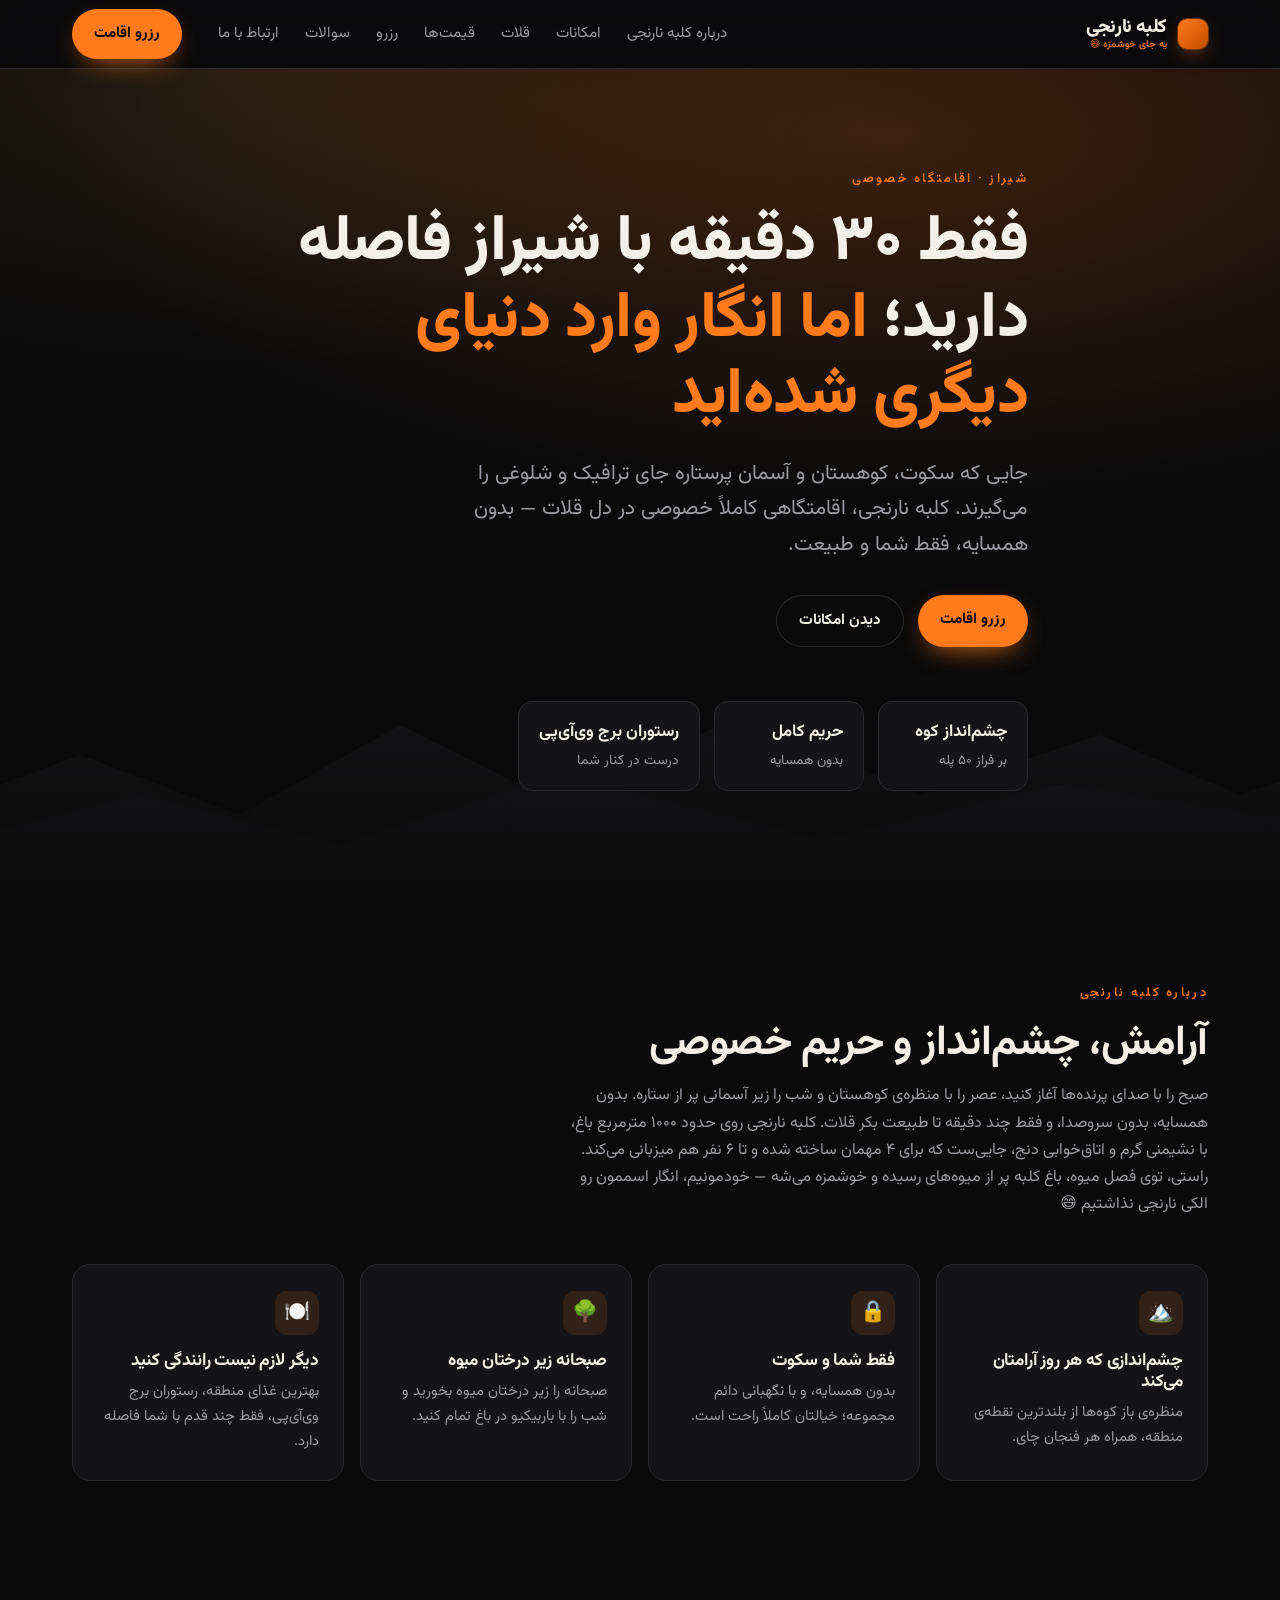
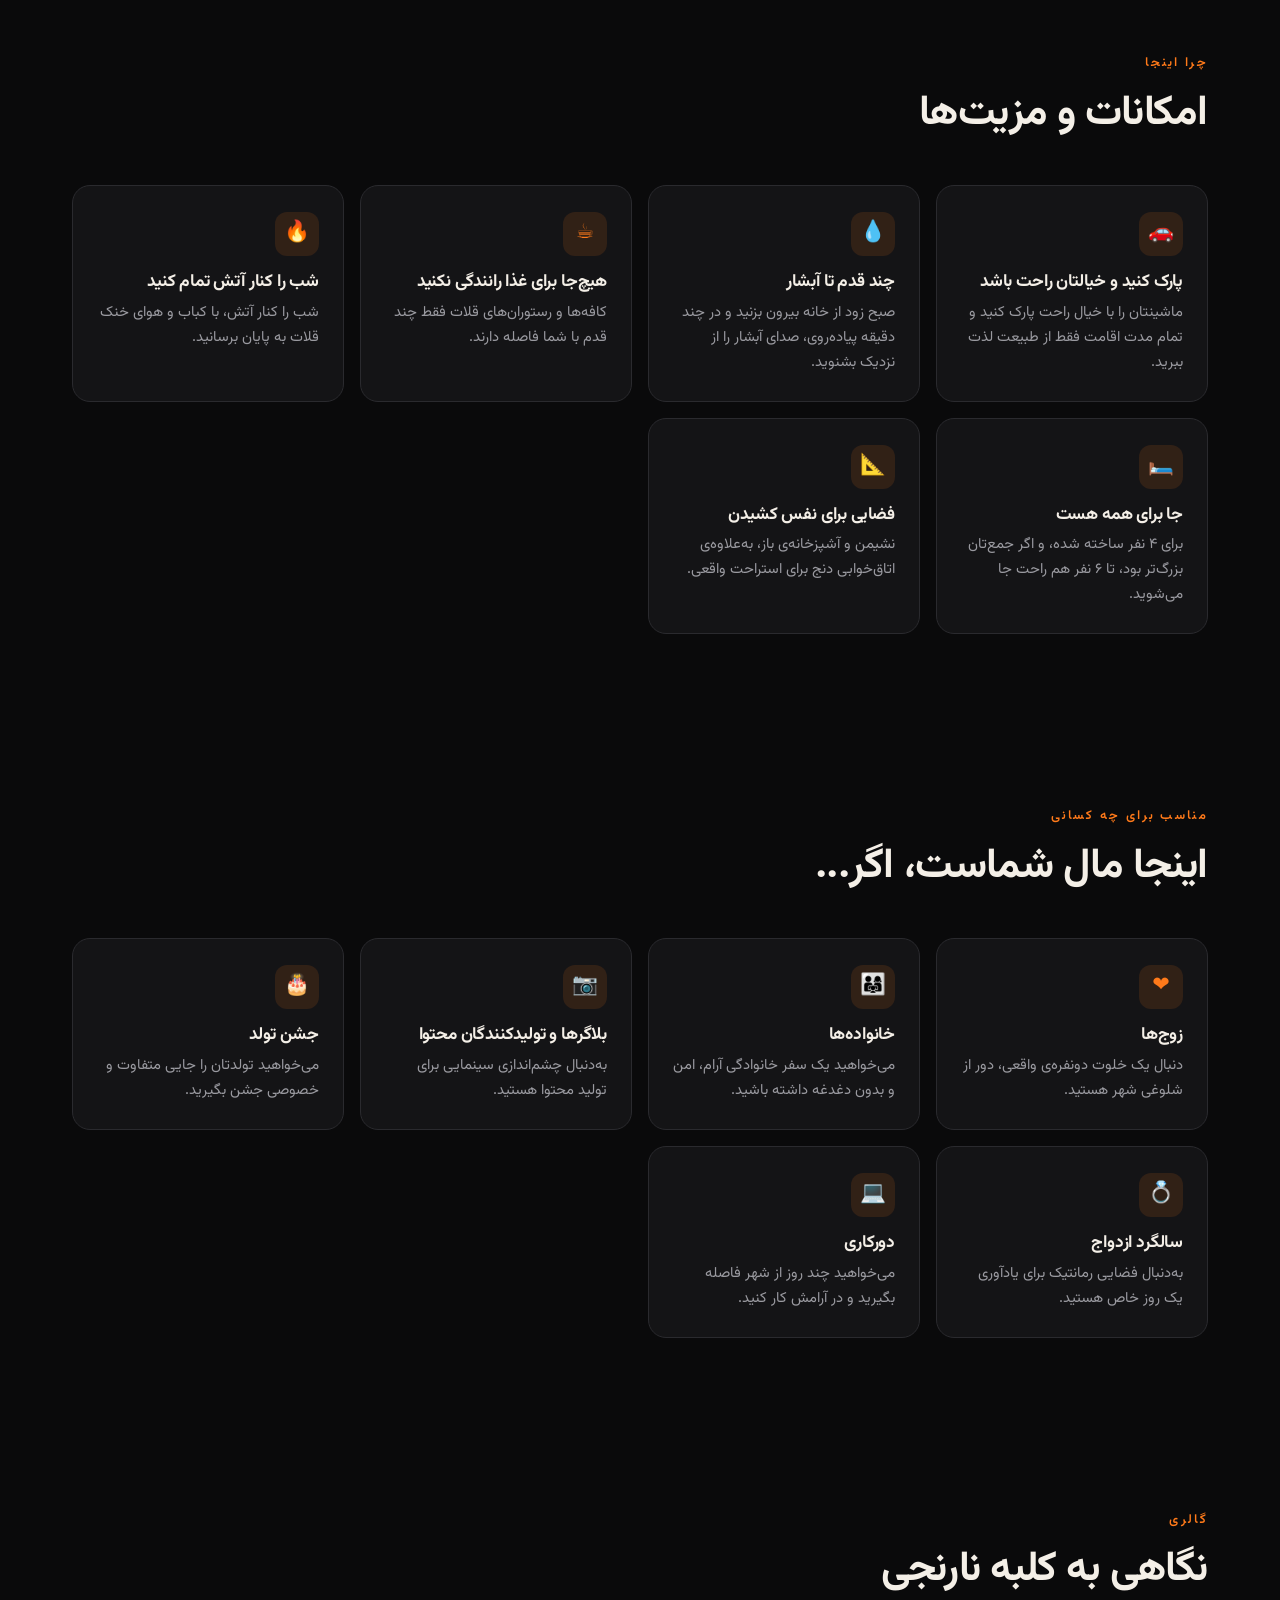
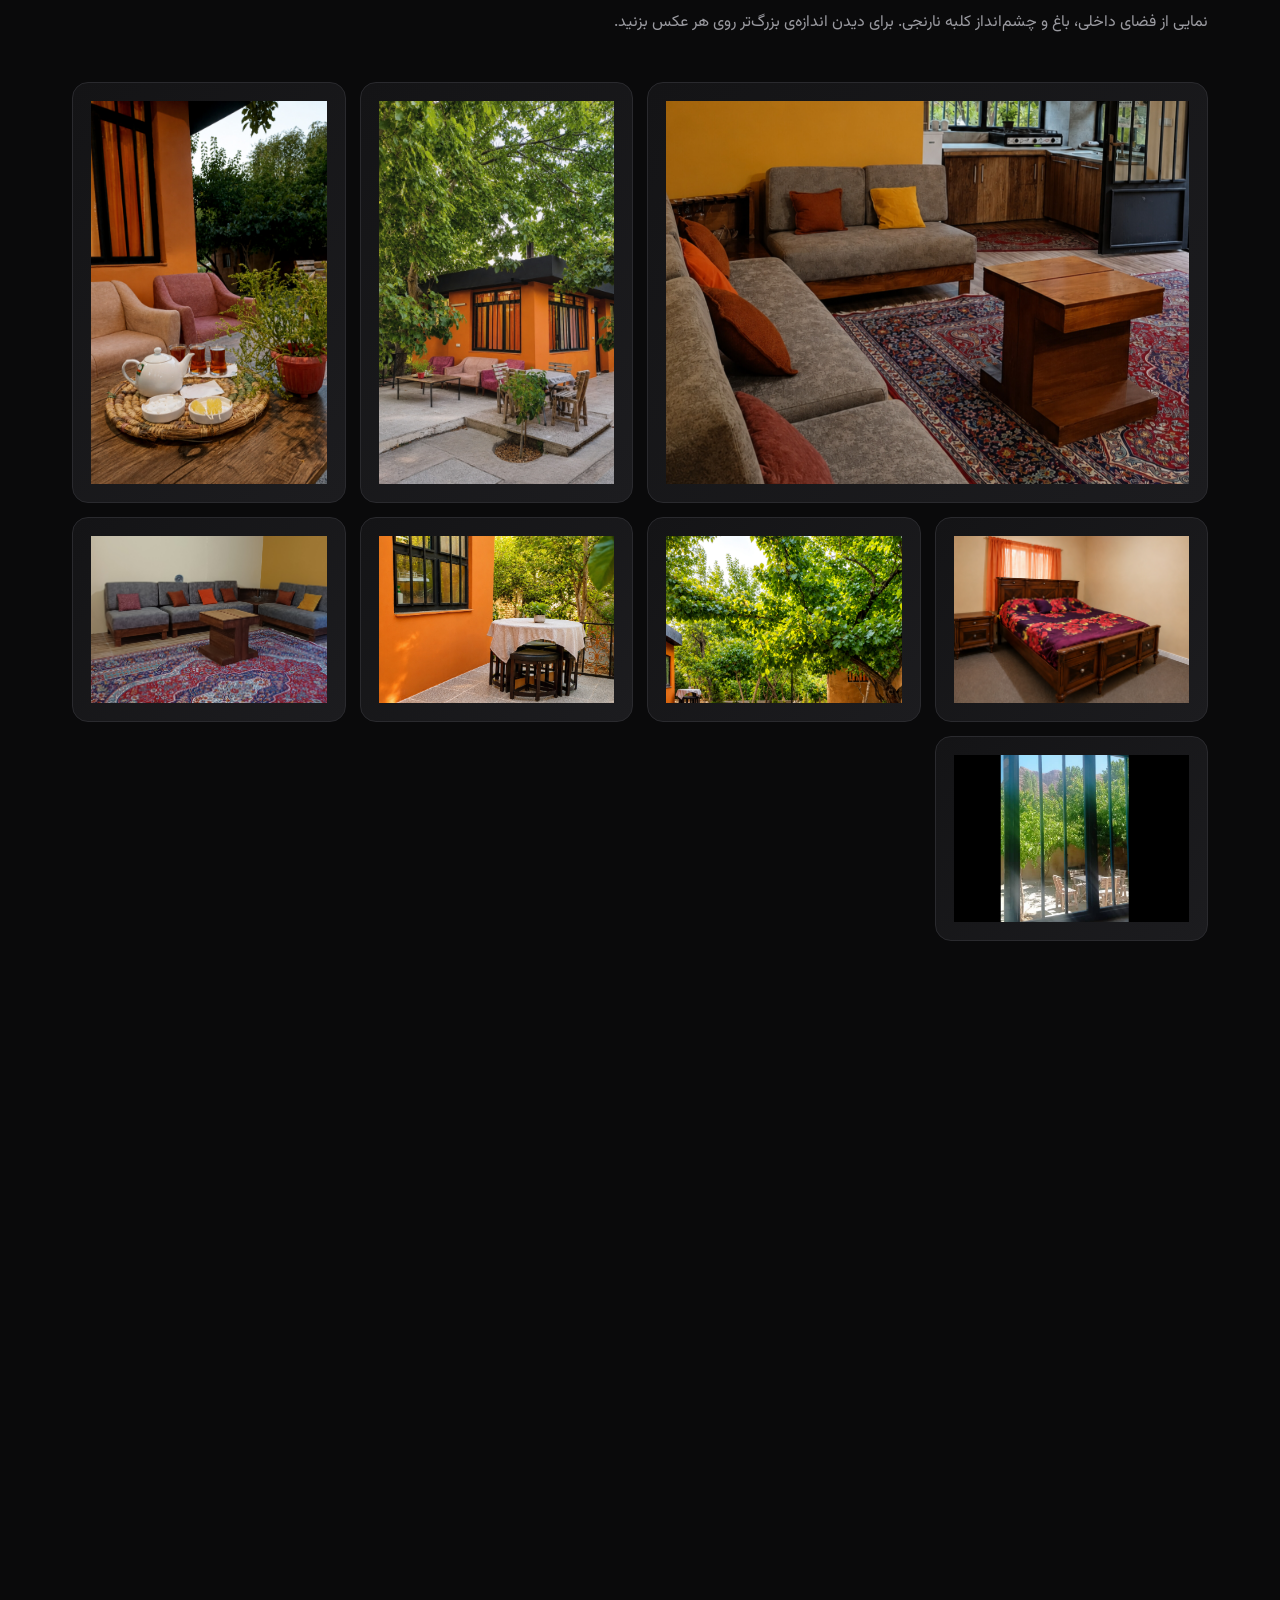
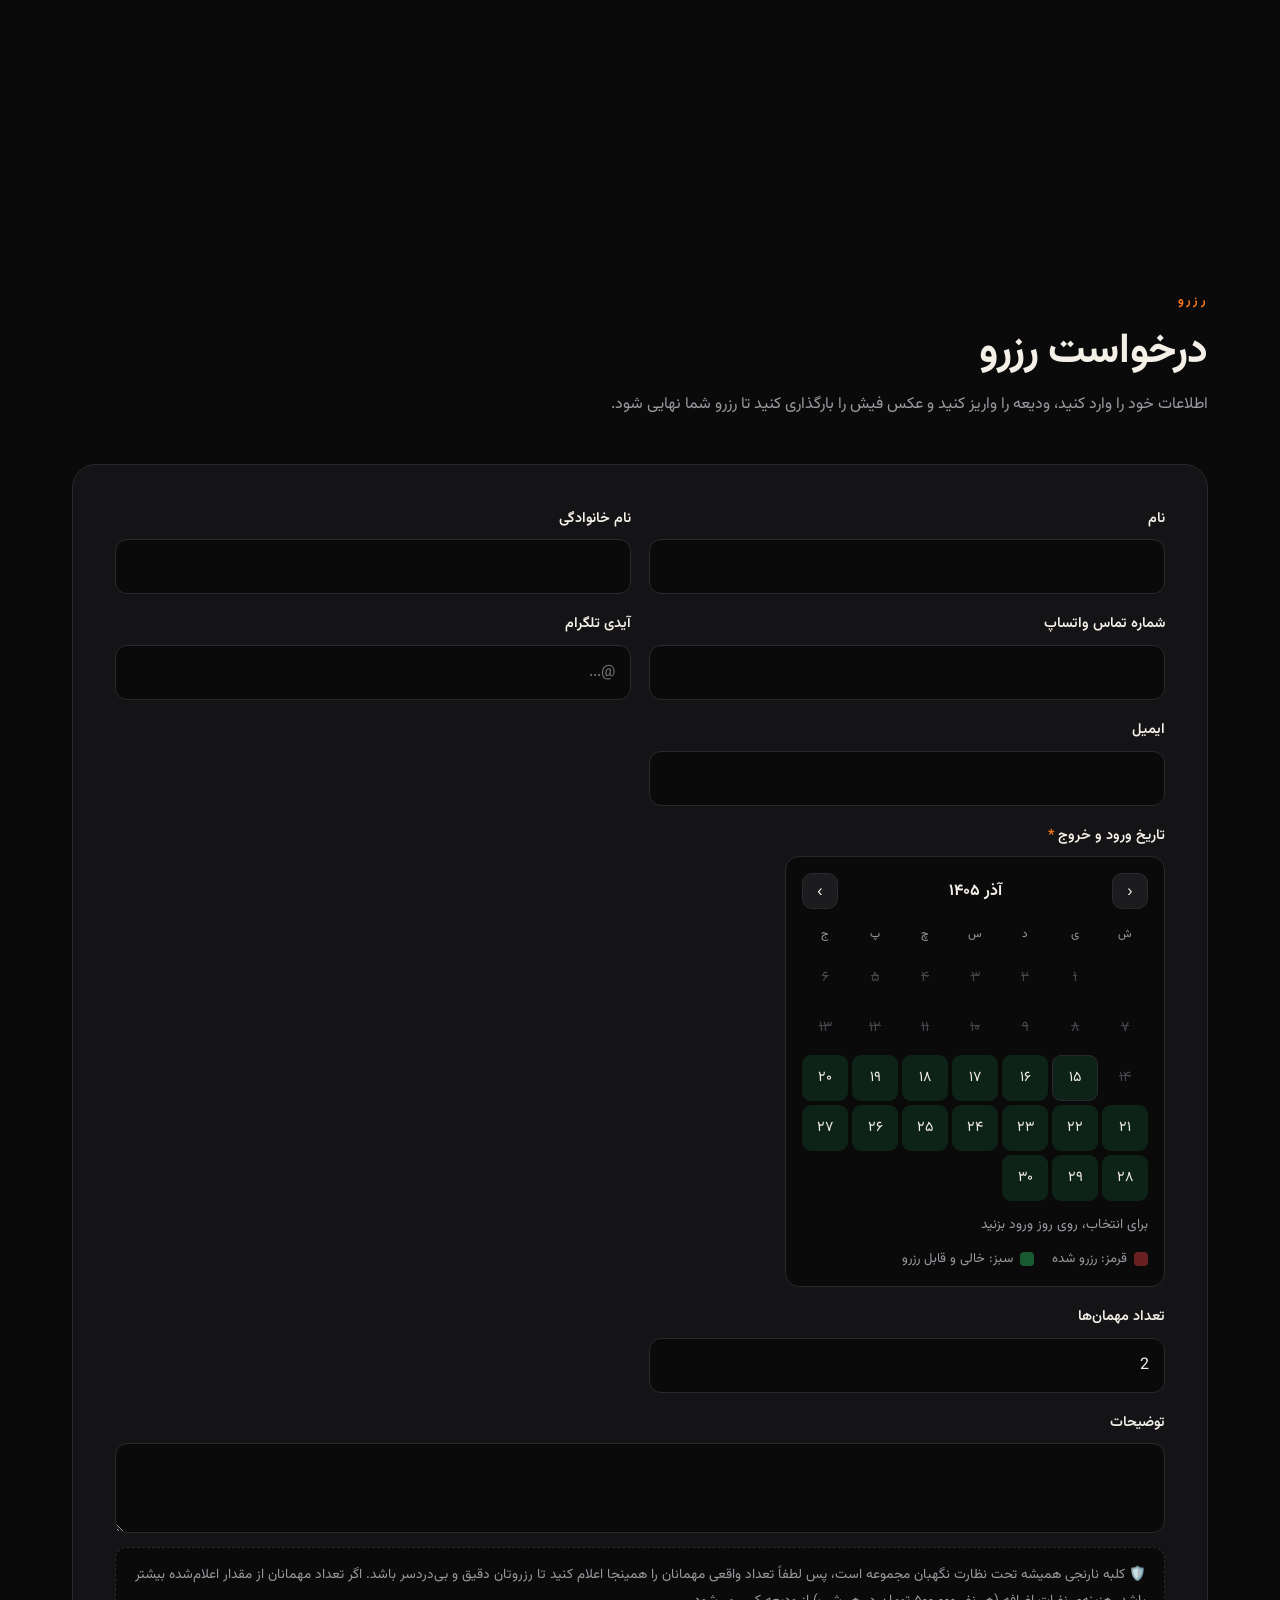
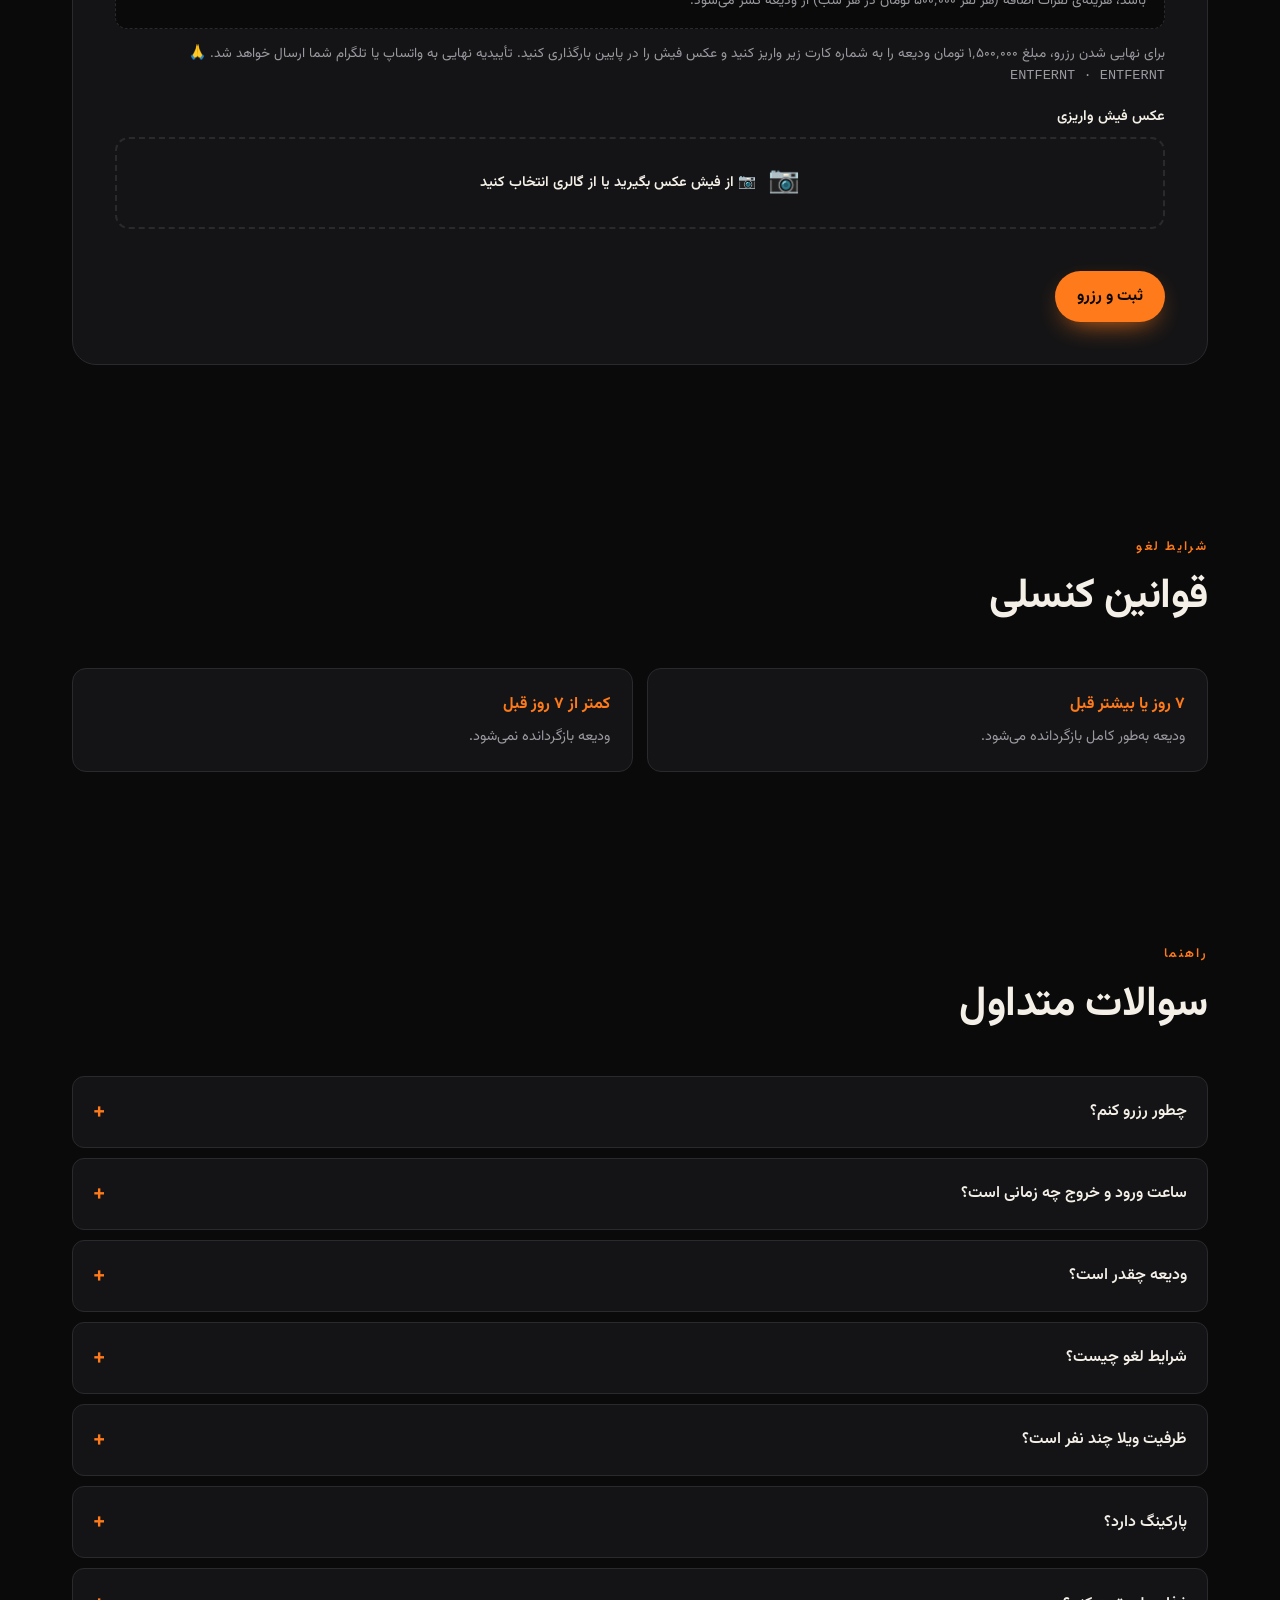
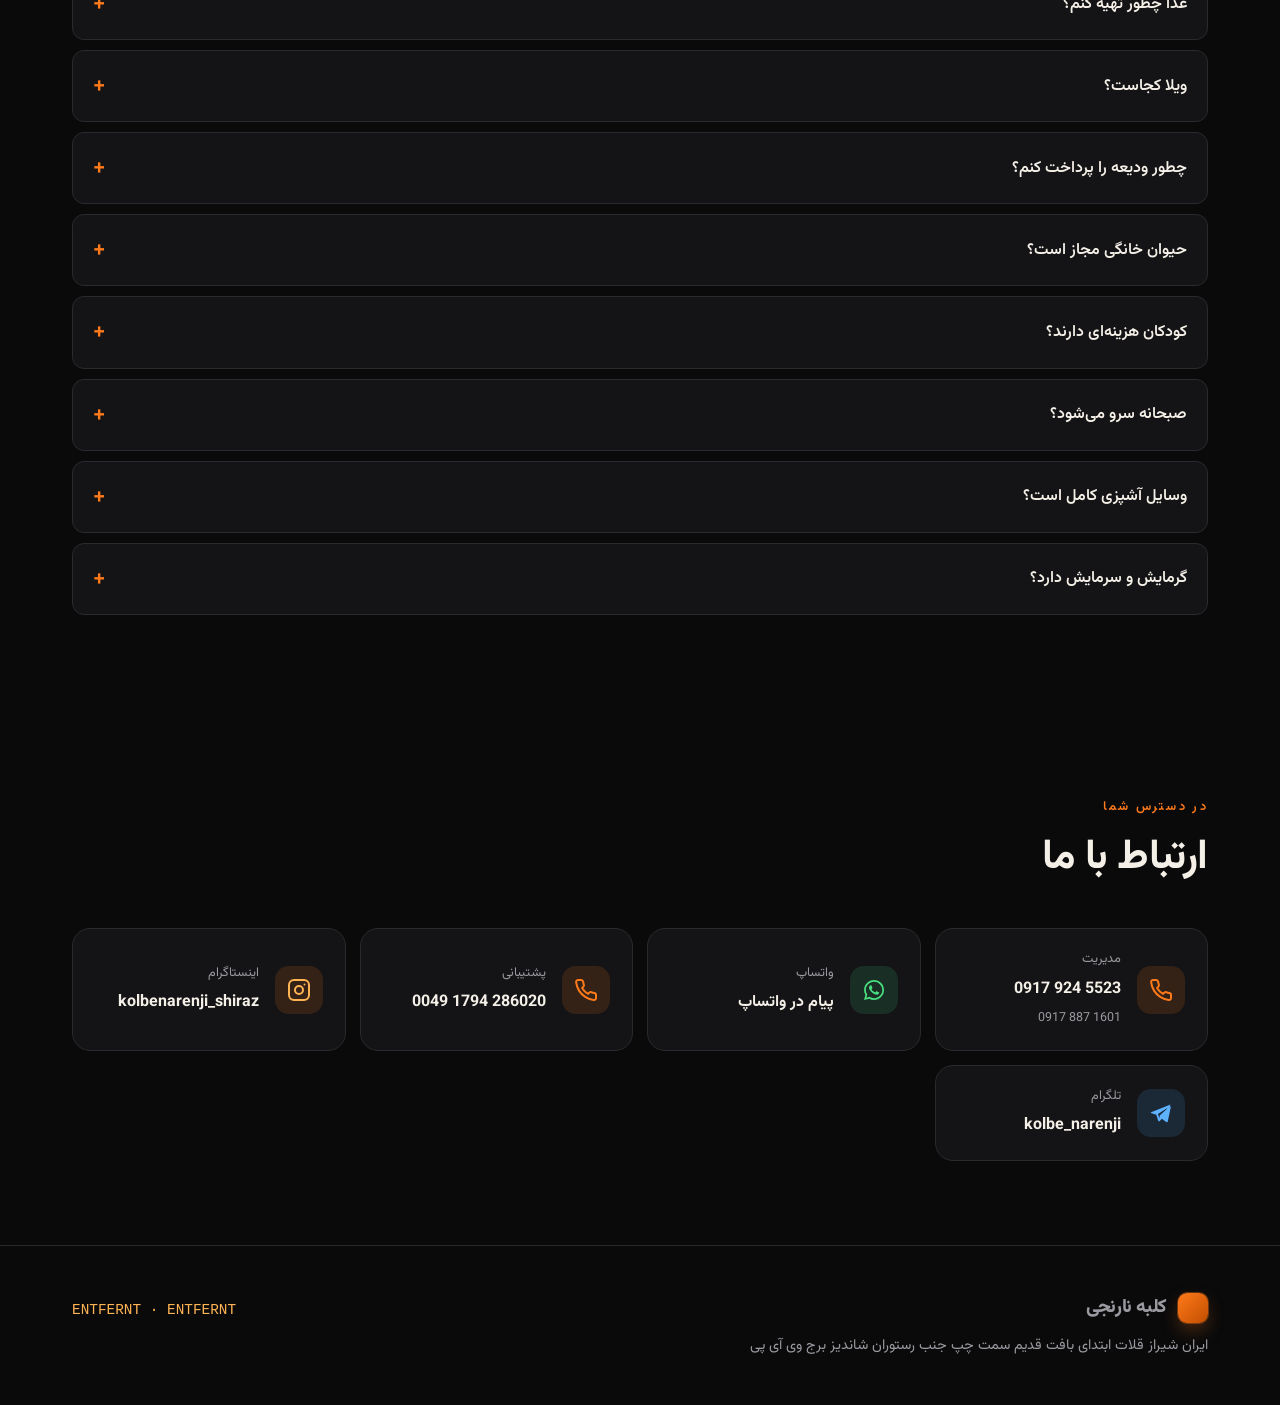
==== commit 85b21e21: "Preis in der Datenbank rechnen, Story-Fotos 9:16, Abreisetag waehlbar (#3) Preis in der Datenbank re" ====
--- a/index.html
+++ b/index.html
@@ -29,8 +29,8 @@
   const WEEKEND_DAYS = [4];
 
   // Bankverbindung für Kaution
-  const IBAN = "6219861986705167";
-  const IBAN_OWNER = "بزرگ قلاتی";
+  const IBAN = "ENTFERNT";
+  const IBAN_OWNER = "ENTFERNT";
 </script>
 
 <link rel="preconnect" href="https://fonts.googleapis.com">
@@ -637,7 +637,7 @@
     <details class="faq-item"><summary data-i="q6">پارکینگ دارد؟</summary><div class="ans" data-i="a6">بله، پارکینگ امن و جای کافی در نزدیکی ویلا موجود است.</div></details>
     <details class="faq-item"><summary data-i="q7">غذا چطور تهیه کنم؟</summary><div class="ans" data-i="a7">رستوران برج وی‌آی‌پی درست کنار ویلاست و می‌توانید مستقیم سفارش دهید. کافه و رستوران‌های دیگری هم در نزدیکی هستند.</div></details>
     <details class="faq-item"><summary data-i="q8">ویلا کجاست؟</summary><div class="ans" data-i="a8">شیراز، روستای قلات، ابتدای بافت قدیم، کنار رستوران شاندیز برج وی‌آی‌پی؛ با چشم‌انداز کوه و آبشارهای قلات در نزدیکی.</div></details>
-    <details class="faq-item"><summary data-i="q9">چطور ودیعه را پرداخت کنم؟</summary><div class="ans" data-i="a9">مبلغ ودیعه را به شماره کارت (به نام بزرگ قلاتی) واریز کنید و سپس عکس فیش را در سایت آپلود کنید.</div></details>
+    <details class="faq-item"><summary data-i="q9">چطور ودیعه را پرداخت کنم؟</summary><div class="ans" data-i="a9">مبلغ ودیعه را به شماره کارت (به نام ENTFERNT) واریز کنید و سپس عکس فیش را در سایت آپلود کنید.</div></details>
     <details class="faq-item"><summary data-i="q10">حیوان خانگی مجاز است؟</summary><div class="ans" data-i="a10">لطفاً پیش از رزرو با پشتیبانی هماهنگ کنید تا شرایط همراه‌داشتن حیوان خانگی بررسی شود.</div></details>
     <details class="faq-item"><summary data-i="q12">کودکان هزینه‌ای دارند؟</summary><div class="ans" data-i="a12">برای اطلاع از شرایط کودکان همراه، پیش از رزرو با پشتیبانی تماس بگیرید.</div></details>
     <details class="faq-item"><summary data-i="q13">صبحانه سرو می‌شود؟</summary><div class="ans" data-i="a13">کلبه نارنجی خودپذیرایی است؛ آشپزخانه‌ی کامل در اختیار شماست و رستوران کنار ویلا هم برای سفارش غذا در دسترس است.</div></details>
@@ -729,7 +729,7 @@
     q6:"پارکینگ دارد؟", a6:"بله، پارکینگ امن و جای کافی در نزدیکی ویلا موجود است.",
     q7:"غذا چطور تهیه کنم؟", a7:"رستوران برج وی‌آی‌پی درست کنار ویلاست و می‌توانید مستقیم سفارش دهید. کافه و رستوران‌های دیگری هم در نزدیکی هستند. کلبه نارنجی مجهز به آشپزخانه با ظروف برای آشپزی هست و غیر از اون می‌تونید از باربیکیو هم برای کباب بازی استفاده کنید😉.",
     q8:"ویلا کجاست؟", a8:"شیراز، روستای قلات، ابتدای بافت قدیم، کنار رستوران شاندیز برج وی‌آی‌پی؛ با چشم‌انداز کوه و آبشارهای قلات در نزدیکی.",
-    q9:"چطور ودیعه را پرداخت کنم؟", a9:"مبلغ ودیعه را به شماره کارت (به نام بزرگ قلاتی) واریز کنید و سپس عکس فیش را در سایت آپلود کنید.",
+    q9:"چطور ودیعه را پرداخت کنم؟", a9:"مبلغ ودیعه را به شماره کارت (به نام ENTFERNT) واریز کنید و سپس عکس فیش را در سایت آپلود کنید.",
     q10:"حیوان خانگی مجاز است؟", a10:"لطفاً پیش از رزرو با پشتیبانی هماهنگ کنید تا شرایط همراه‌داشتن حیوان خانگی بررسی شود.",
     q12:"کودکان هزینه‌ای دارند؟", a12:"برای اطلاع از شرایط کودکان همراه، پیش از رزرو با پشتیبانی تماس بگیرید.",
     q13:"صبحانه سرو می‌شود؟", a13:"کلبه نارنجی خودپذیرایی است؛ آشپزخانه‌ی کامل در اختیار شماست و رستوران کنار ویلا هم برای سفارش غذا در دسترس است.",
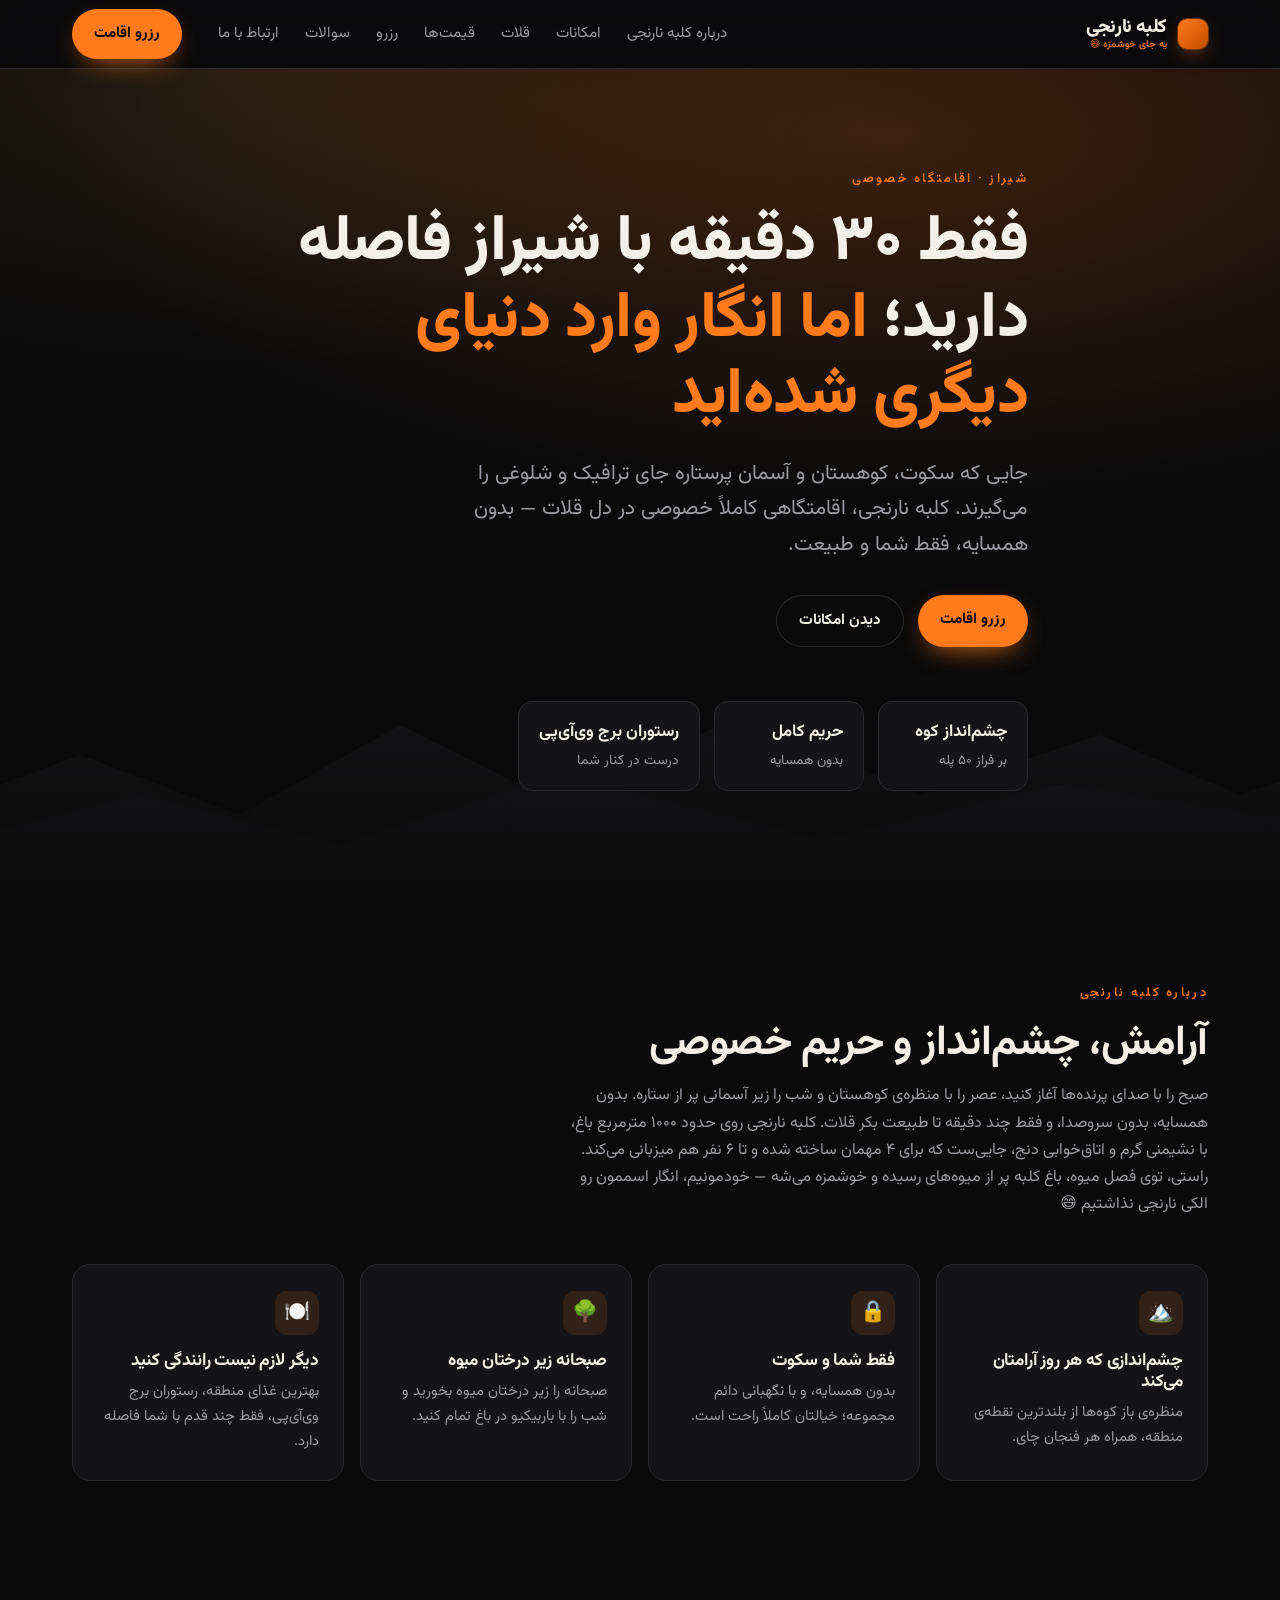
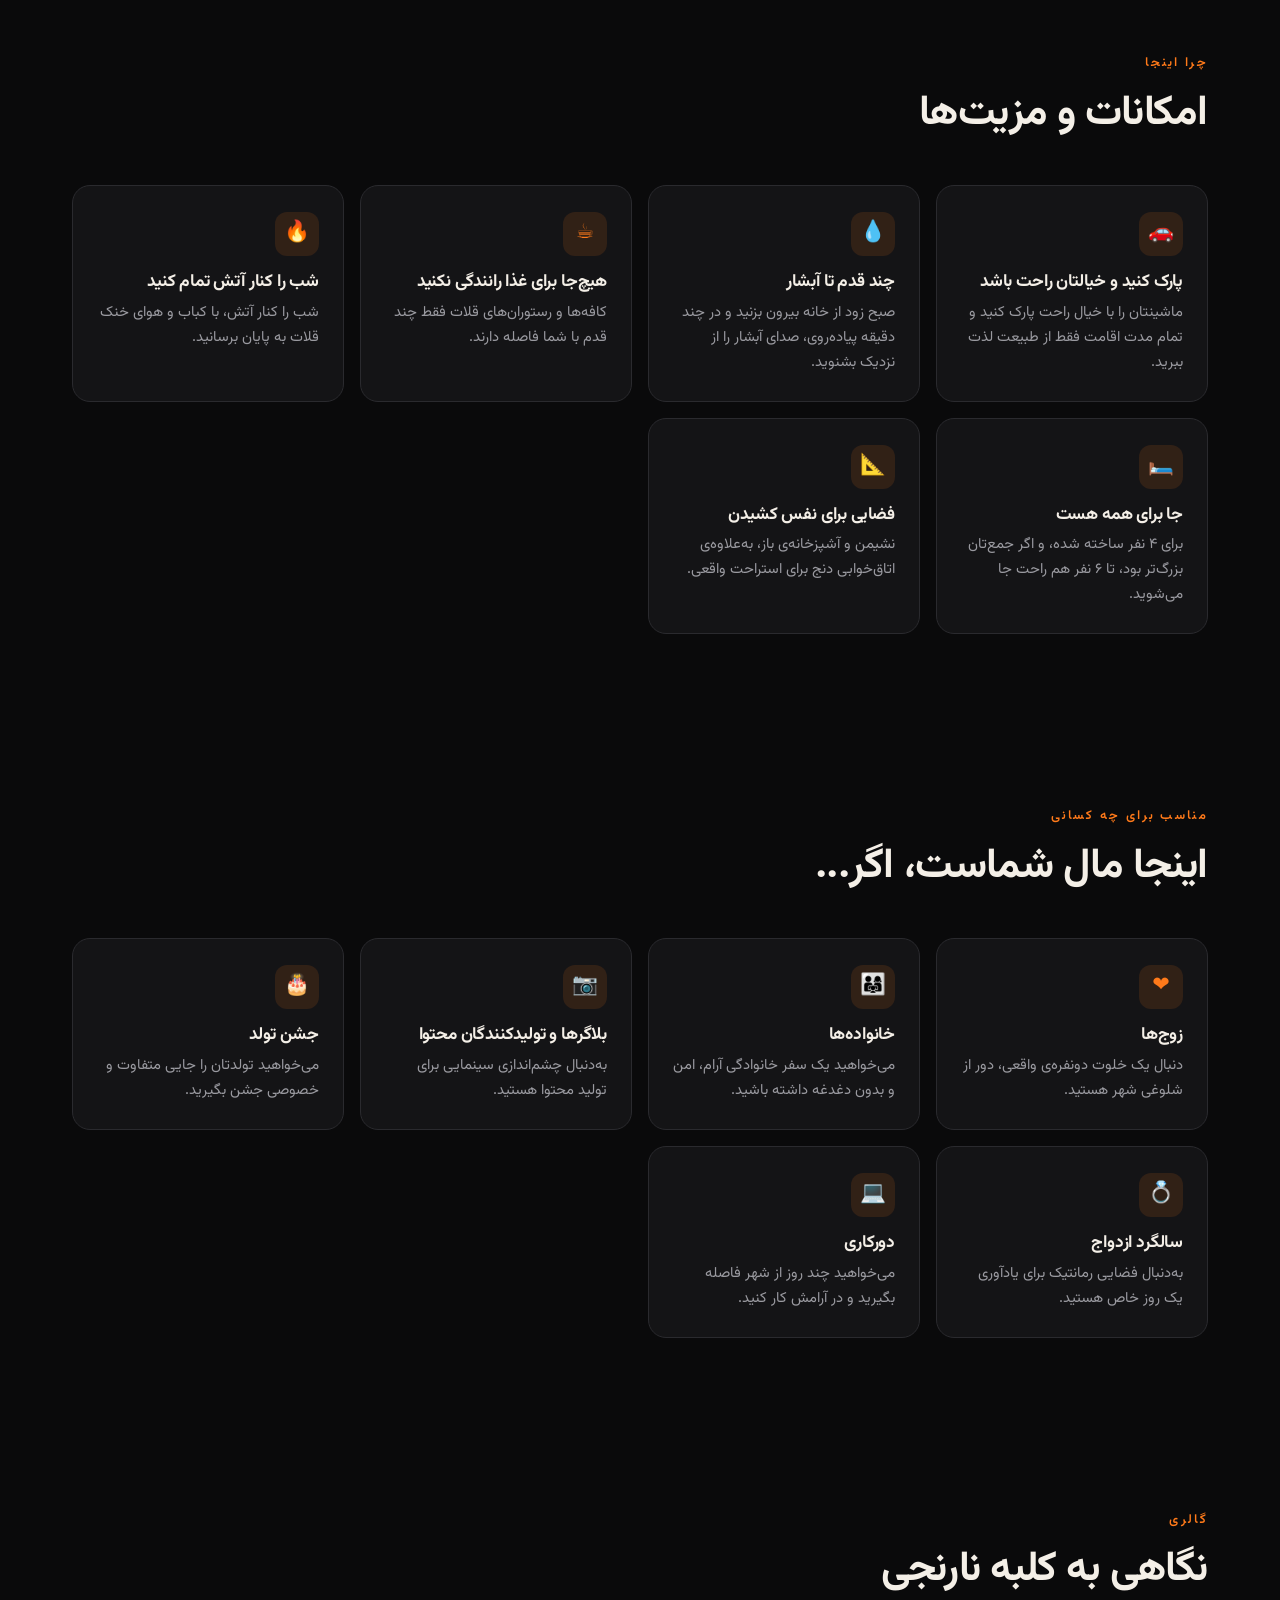
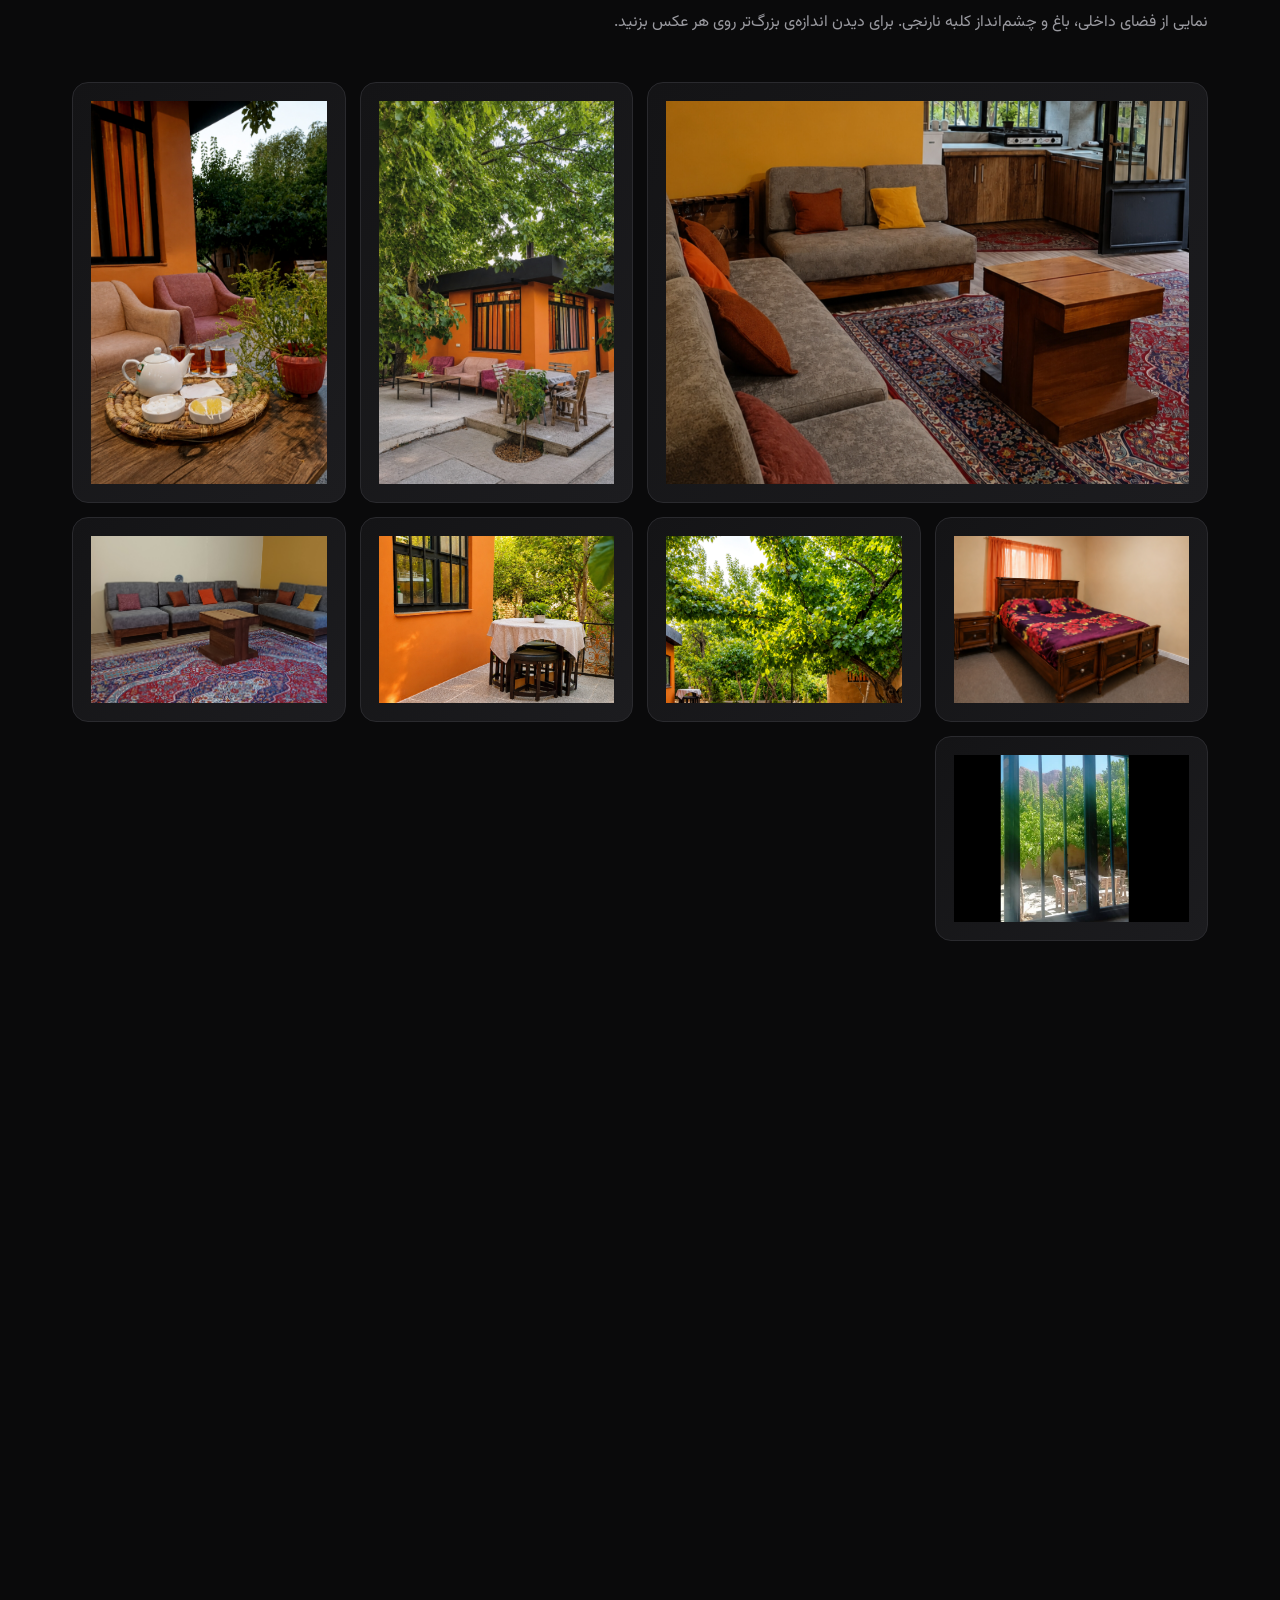
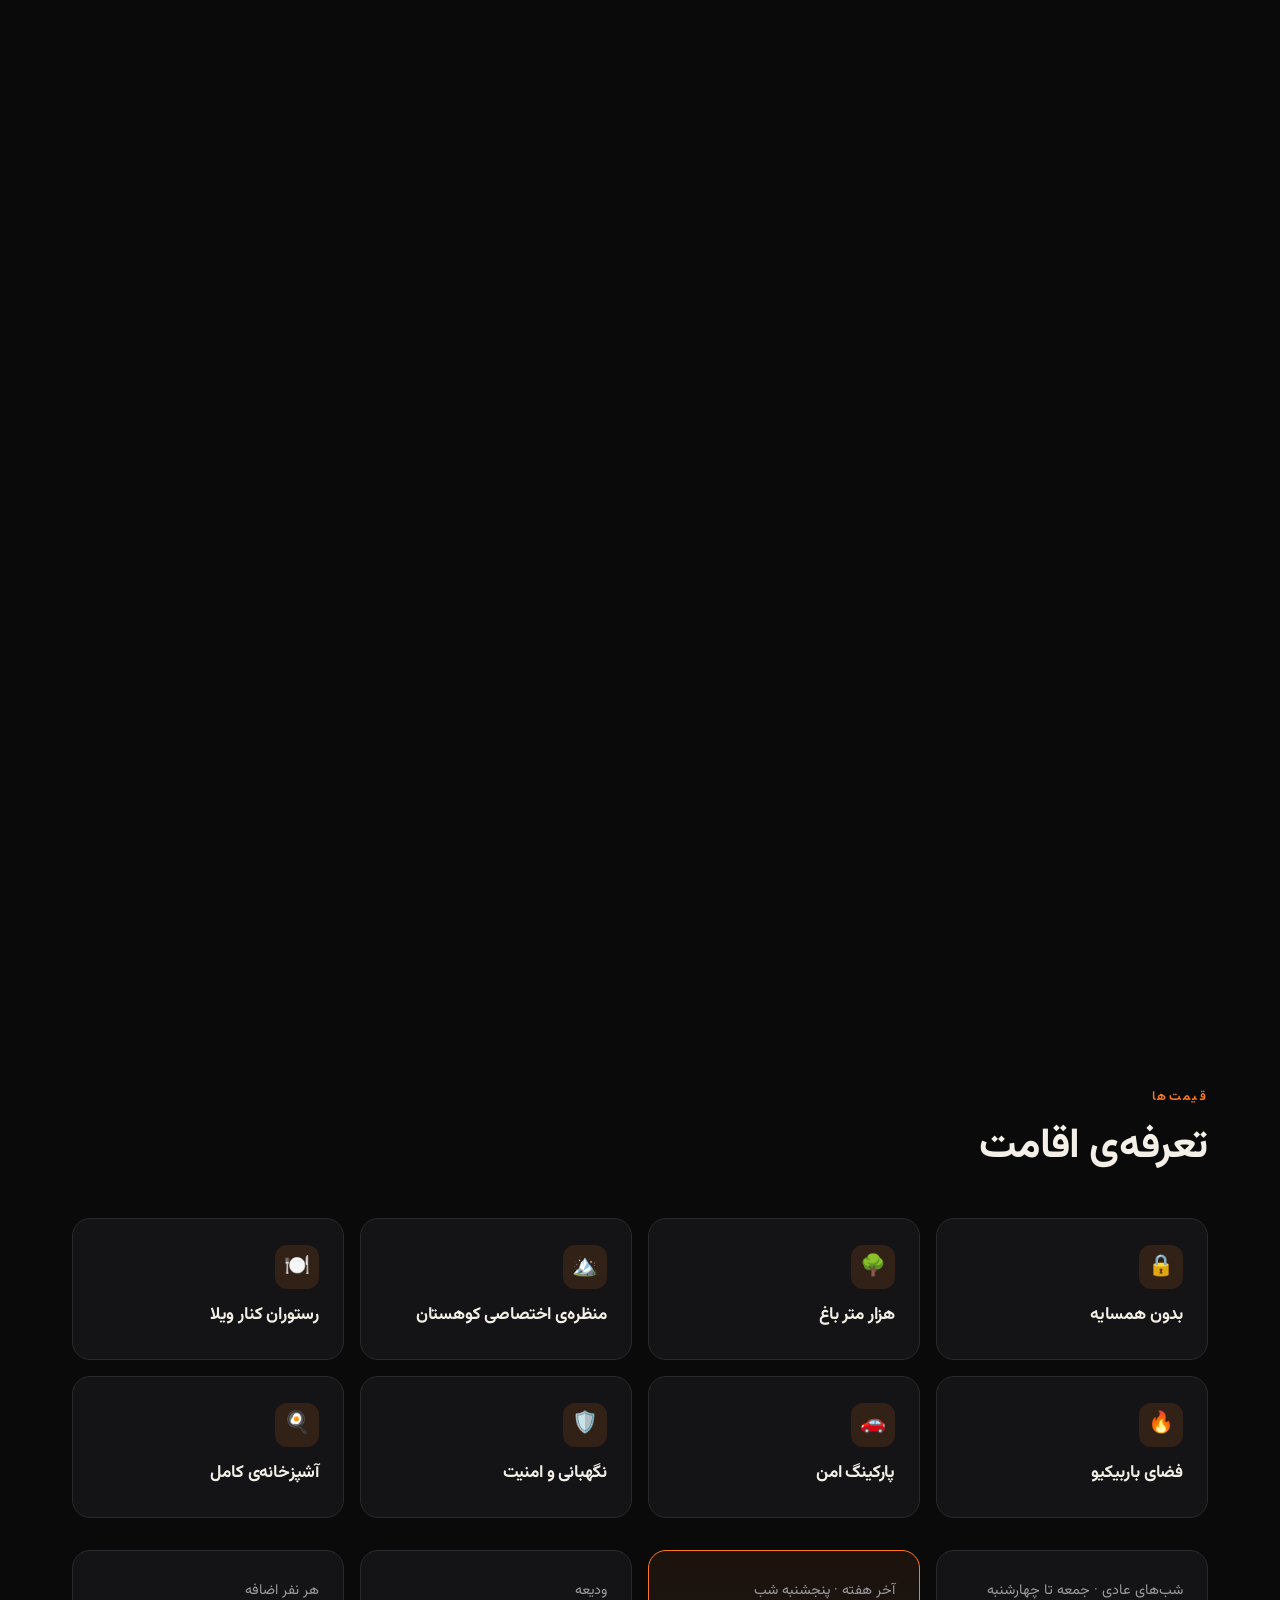
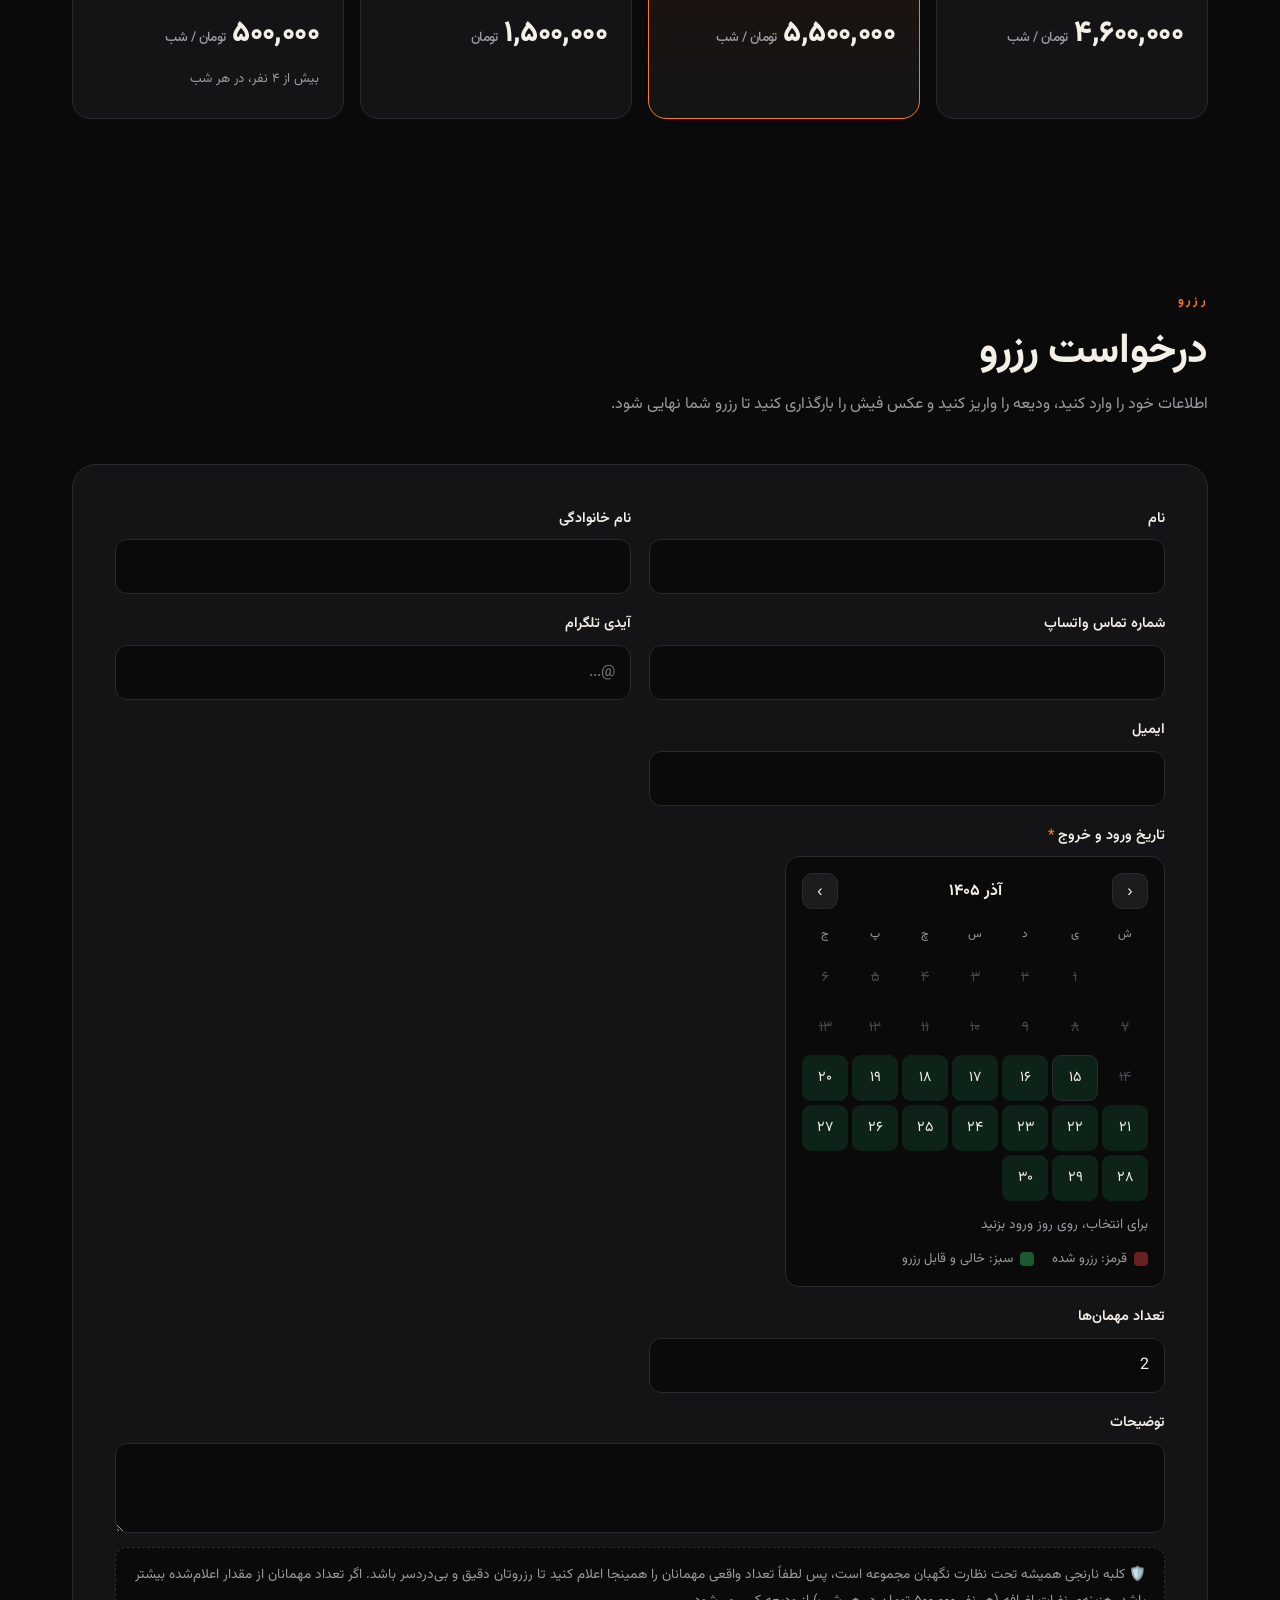
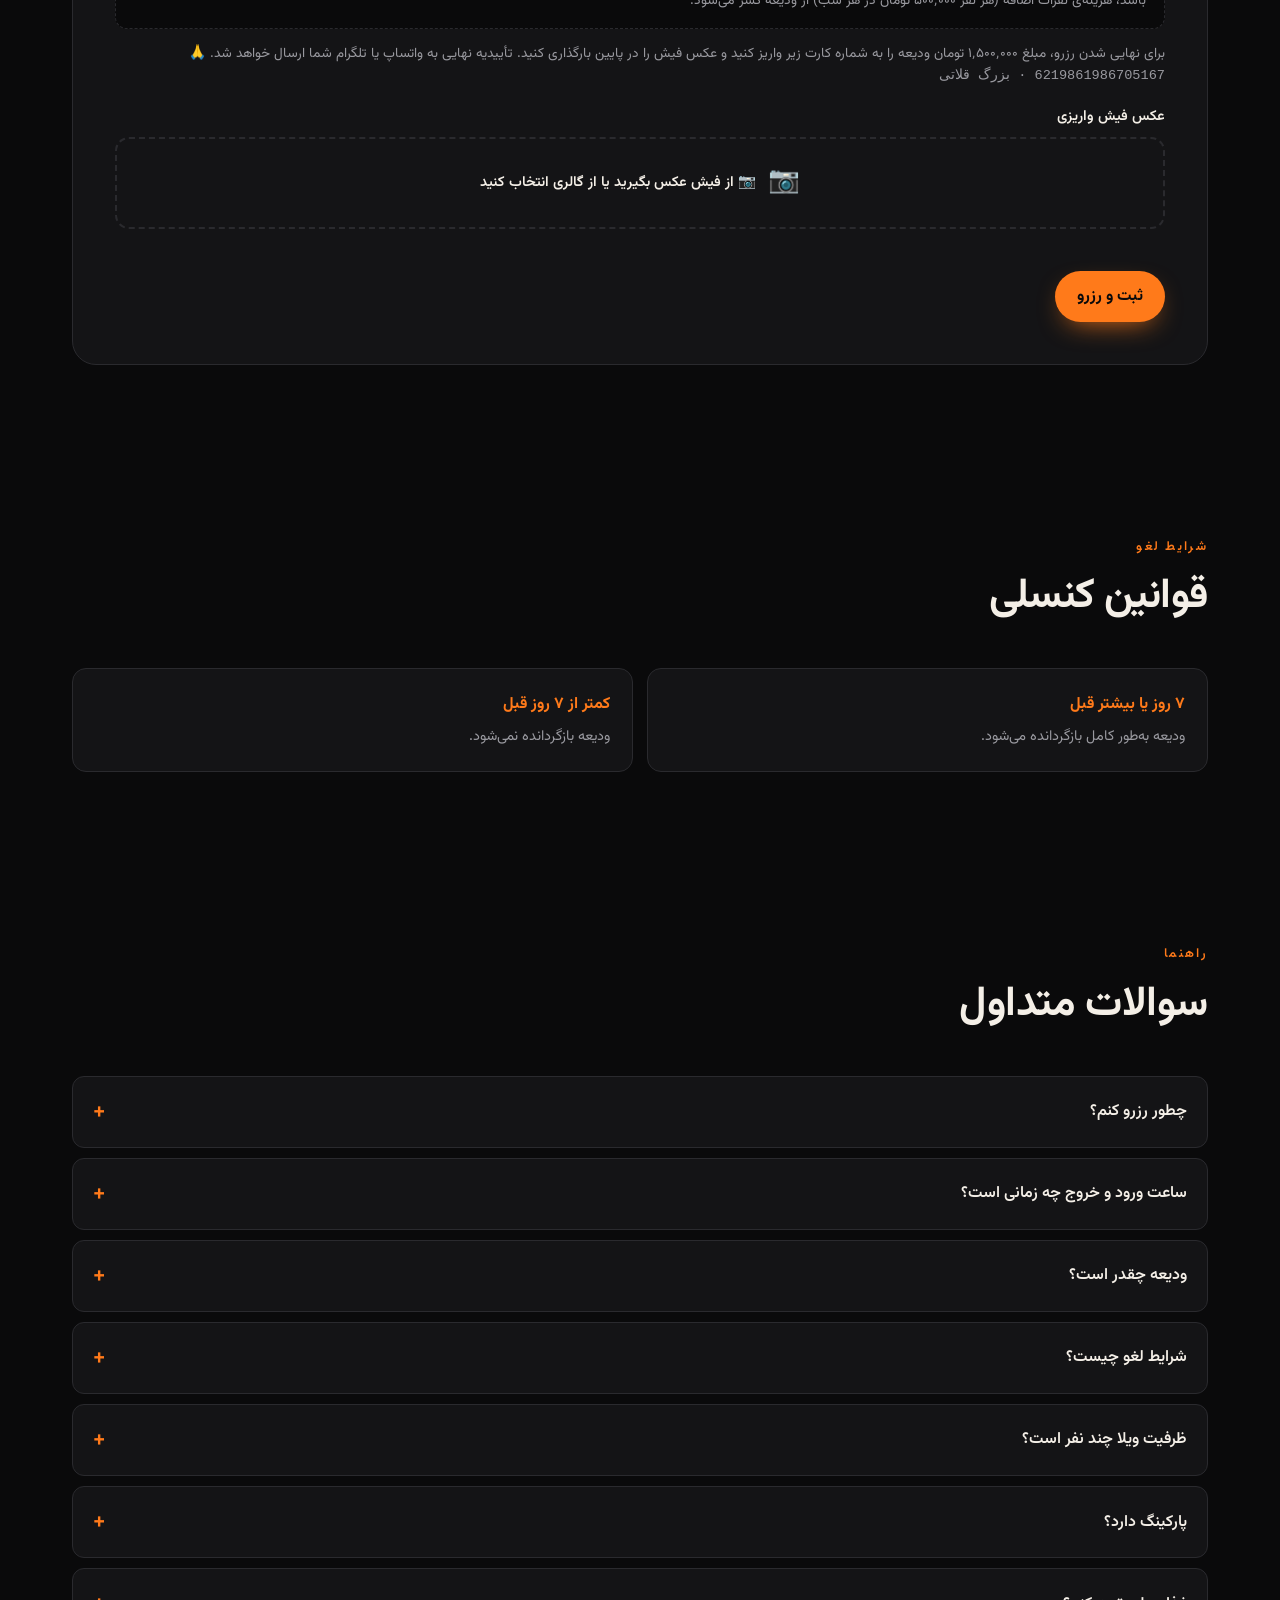
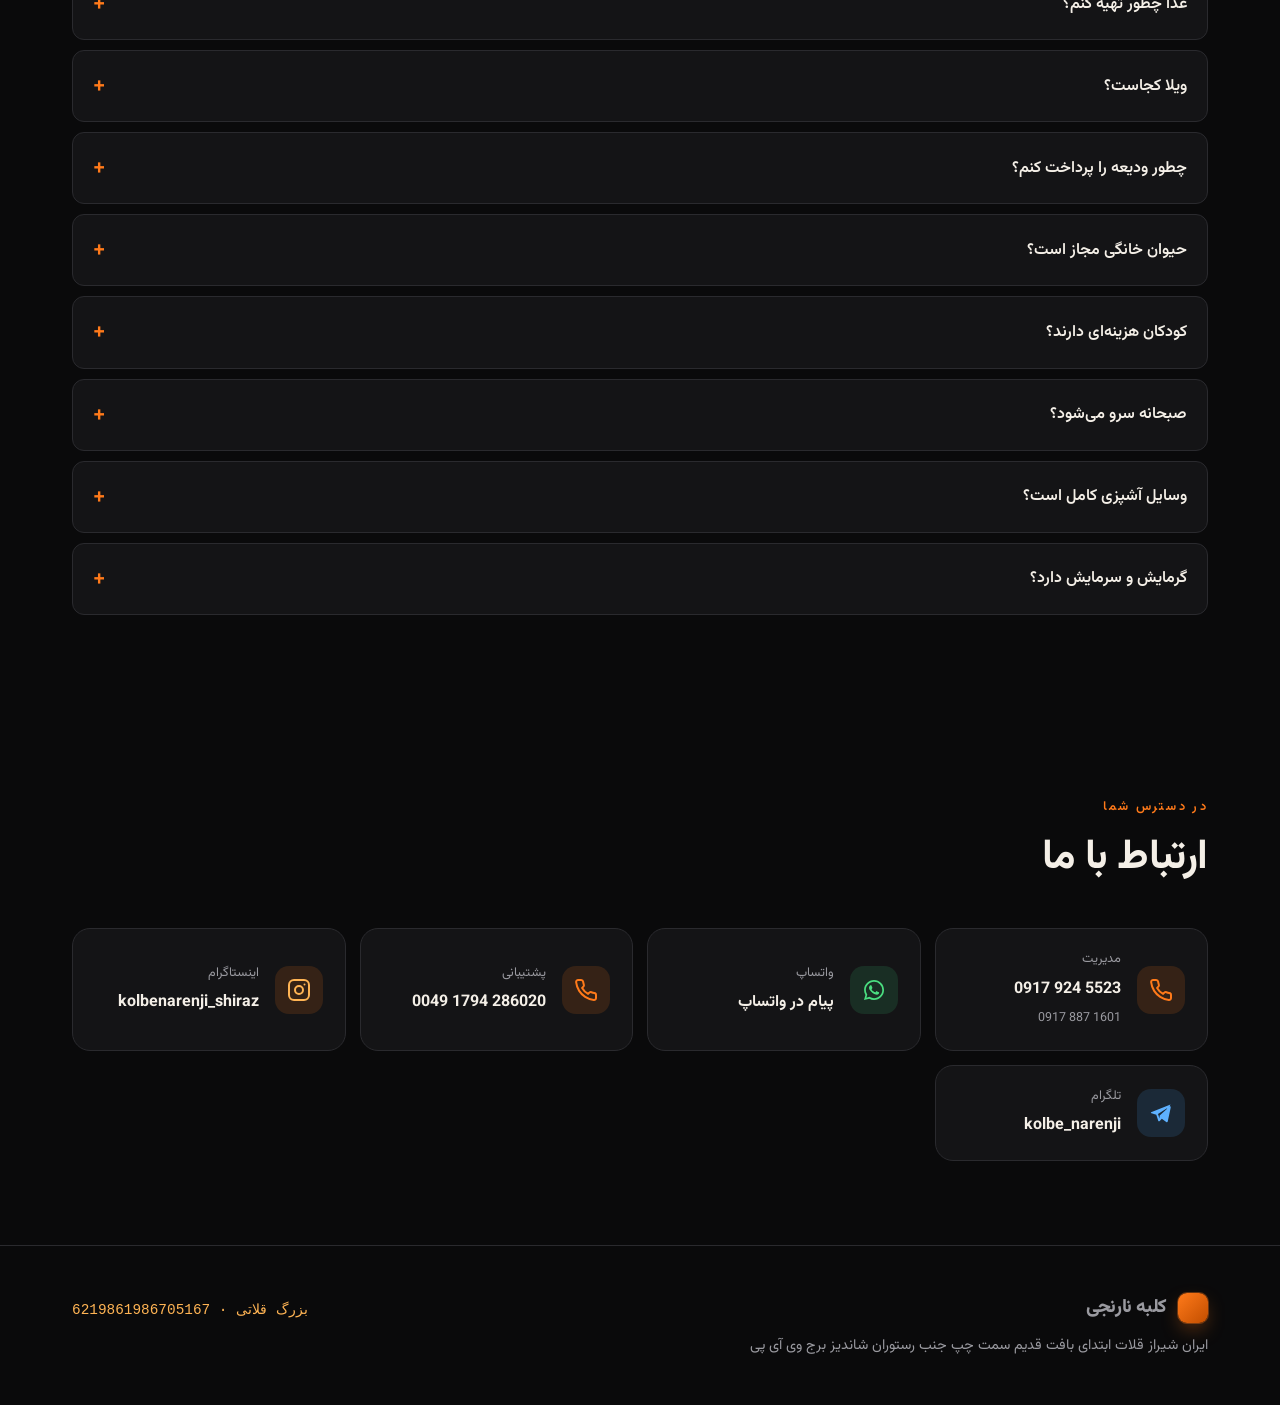
==== commit ab22b170: "Preis in der Datenbank rechnen, Story-Fotos 9:16, Abreisetag waehlbar (#3) Preis in der Datenbank re" ====
--- a/index.html
+++ b/index.html
@@ -29,8 +29,8 @@
   const WEEKEND_DAYS = [4];
 
   // Bankverbindung für Kaution
-  const IBAN = "ENTFERNT";
-  const IBAN_OWNER = "ENTFERNT";
+  const IBAN = "6219861986705167";
+  const IBAN_OWNER = "بزرگ قلاتی";
 </script>
 
 <link rel="preconnect" href="https://fonts.googleapis.com">
@@ -637,7 +637,7 @@
     <details class="faq-item"><summary data-i="q6">پارکینگ دارد؟</summary><div class="ans" data-i="a6">بله، پارکینگ امن و جای کافی در نزدیکی ویلا موجود است.</div></details>
     <details class="faq-item"><summary data-i="q7">غذا چطور تهیه کنم؟</summary><div class="ans" data-i="a7">رستوران برج وی‌آی‌پی درست کنار ویلاست و می‌توانید مستقیم سفارش دهید. کافه و رستوران‌های دیگری هم در نزدیکی هستند.</div></details>
     <details class="faq-item"><summary data-i="q8">ویلا کجاست؟</summary><div class="ans" data-i="a8">شیراز، روستای قلات، ابتدای بافت قدیم، کنار رستوران شاندیز برج وی‌آی‌پی؛ با چشم‌انداز کوه و آبشارهای قلات در نزدیکی.</div></details>
-    <details class="faq-item"><summary data-i="q9">چطور ودیعه را پرداخت کنم؟</summary><div class="ans" data-i="a9">مبلغ ودیعه را به شماره کارت (به نام ENTFERNT) واریز کنید و سپس عکس فیش را در سایت آپلود کنید.</div></details>
+    <details class="faq-item"><summary data-i="q9">چطور ودیعه را پرداخت کنم؟</summary><div class="ans" data-i="a9">مبلغ ودیعه را به شماره کارت (به نام بزرگ قلاتی) واریز کنید و سپس عکس فیش را در سایت آپلود کنید.</div></details>
     <details class="faq-item"><summary data-i="q10">حیوان خانگی مجاز است؟</summary><div class="ans" data-i="a10">لطفاً پیش از رزرو با پشتیبانی هماهنگ کنید تا شرایط همراه‌داشتن حیوان خانگی بررسی شود.</div></details>
     <details class="faq-item"><summary data-i="q12">کودکان هزینه‌ای دارند؟</summary><div class="ans" data-i="a12">برای اطلاع از شرایط کودکان همراه، پیش از رزرو با پشتیبانی تماس بگیرید.</div></details>
     <details class="faq-item"><summary data-i="q13">صبحانه سرو می‌شود؟</summary><div class="ans" data-i="a13">کلبه نارنجی خودپذیرایی است؛ آشپزخانه‌ی کامل در اختیار شماست و رستوران کنار ویلا هم برای سفارش غذا در دسترس است.</div></details>
@@ -729,7 +729,7 @@
     q6:"پارکینگ دارد؟", a6:"بله، پارکینگ امن و جای کافی در نزدیکی ویلا موجود است.",
     q7:"غذا چطور تهیه کنم؟", a7:"رستوران برج وی‌آی‌پی درست کنار ویلاست و می‌توانید مستقیم سفارش دهید. کافه و رستوران‌های دیگری هم در نزدیکی هستند. کلبه نارنجی مجهز به آشپزخانه با ظروف برای آشپزی هست و غیر از اون می‌تونید از باربیکیو هم برای کباب بازی استفاده کنید😉.",
     q8:"ویلا کجاست؟", a8:"شیراز، روستای قلات، ابتدای بافت قدیم، کنار رستوران شاندیز برج وی‌آی‌پی؛ با چشم‌انداز کوه و آبشارهای قلات در نزدیکی.",
-    q9:"چطور ودیعه را پرداخت کنم؟", a9:"مبلغ ودیعه را به شماره کارت (به نام ENTFERNT) واریز کنید و سپس عکس فیش را در سایت آپلود کنید.",
+    q9:"چطور ودیعه را پرداخت کنم؟", a9:"مبلغ ودیعه را به شماره کارت (به نام بزرگ قلاتی) واریز کنید و سپس عکس فیش را در سایت آپلود کنید.",
     q10:"حیوان خانگی مجاز است؟", a10:"لطفاً پیش از رزرو با پشتیبانی هماهنگ کنید تا شرایط همراه‌داشتن حیوان خانگی بررسی شود.",
     q12:"کودکان هزینه‌ای دارند؟", a12:"برای اطلاع از شرایط کودکان همراه، پیش از رزرو با پشتیبانی تماس بگیرید.",
     q13:"صبحانه سرو می‌شود؟", a13:"کلبه نارنجی خودپذیرایی است؛ آشپزخانه‌ی کامل در اختیار شماست و رستوران کنار ویلا هم برای سفارش غذا در دسترس است.",
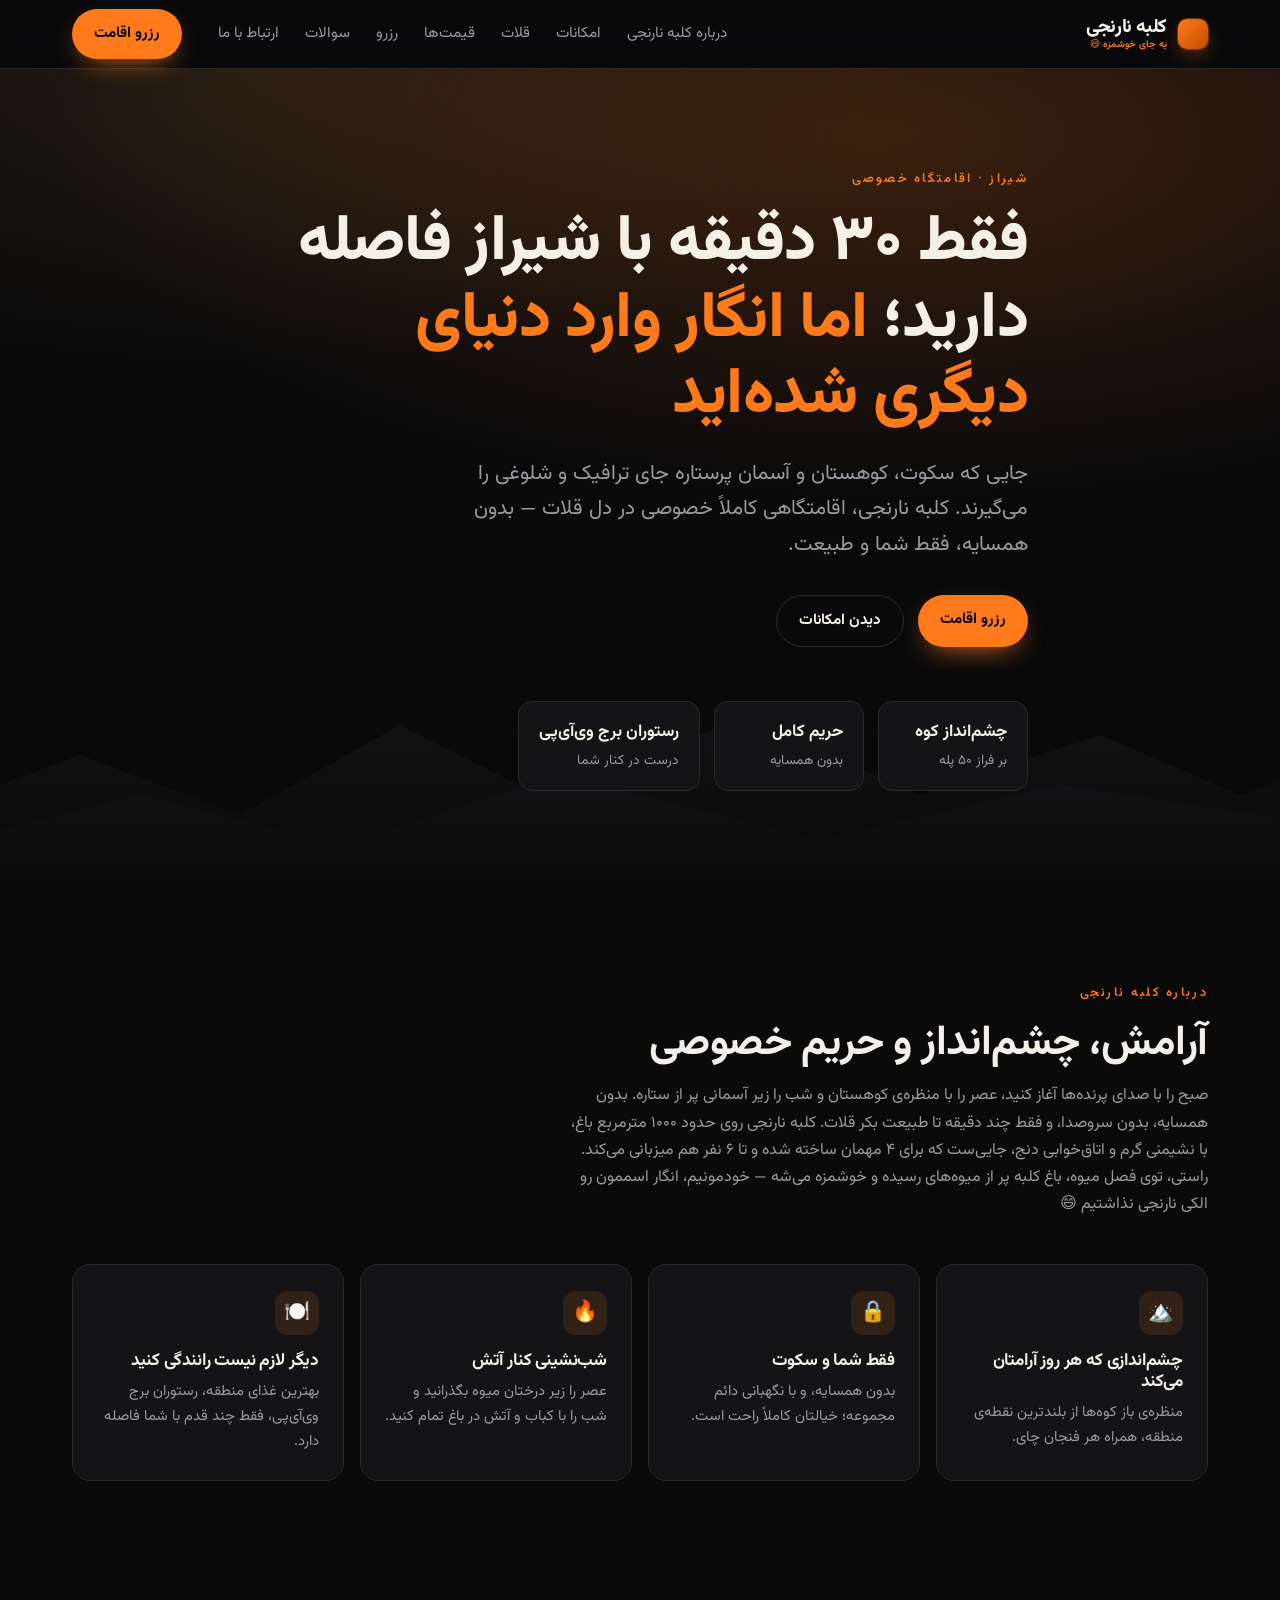
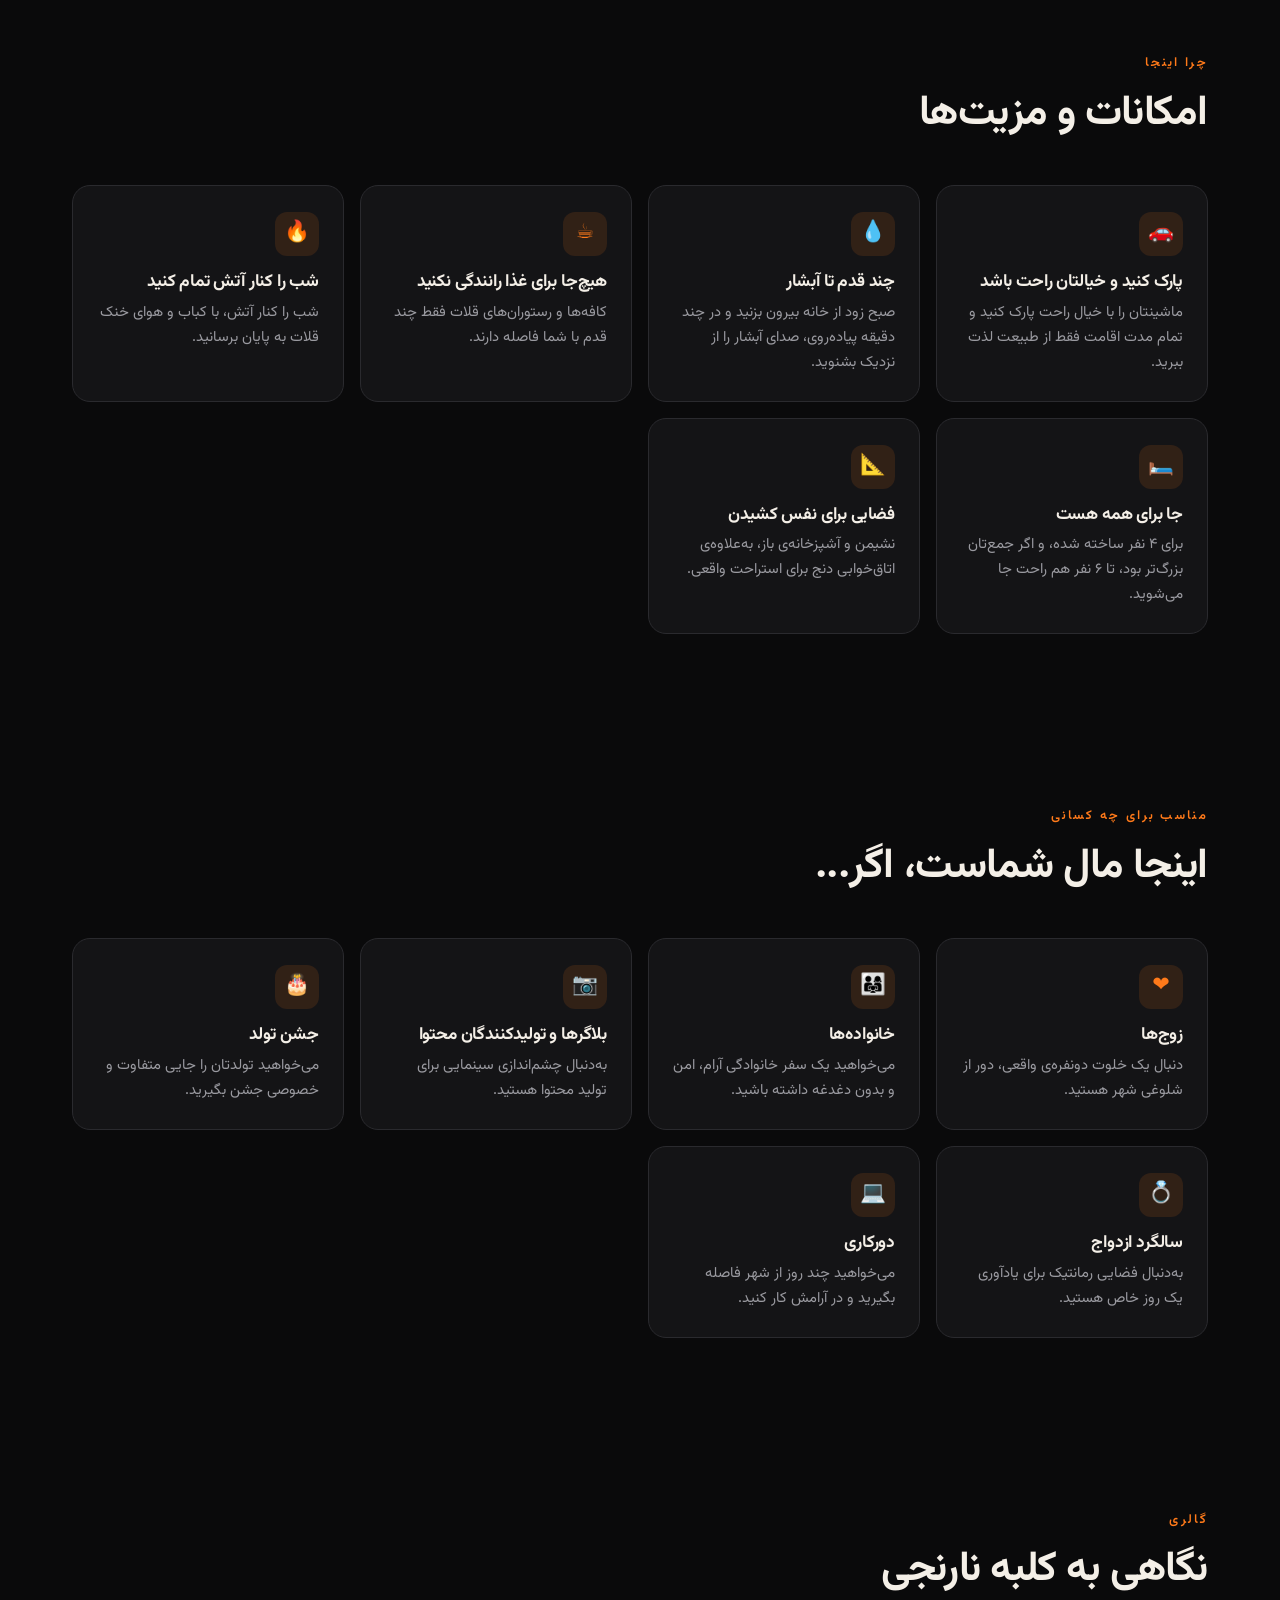
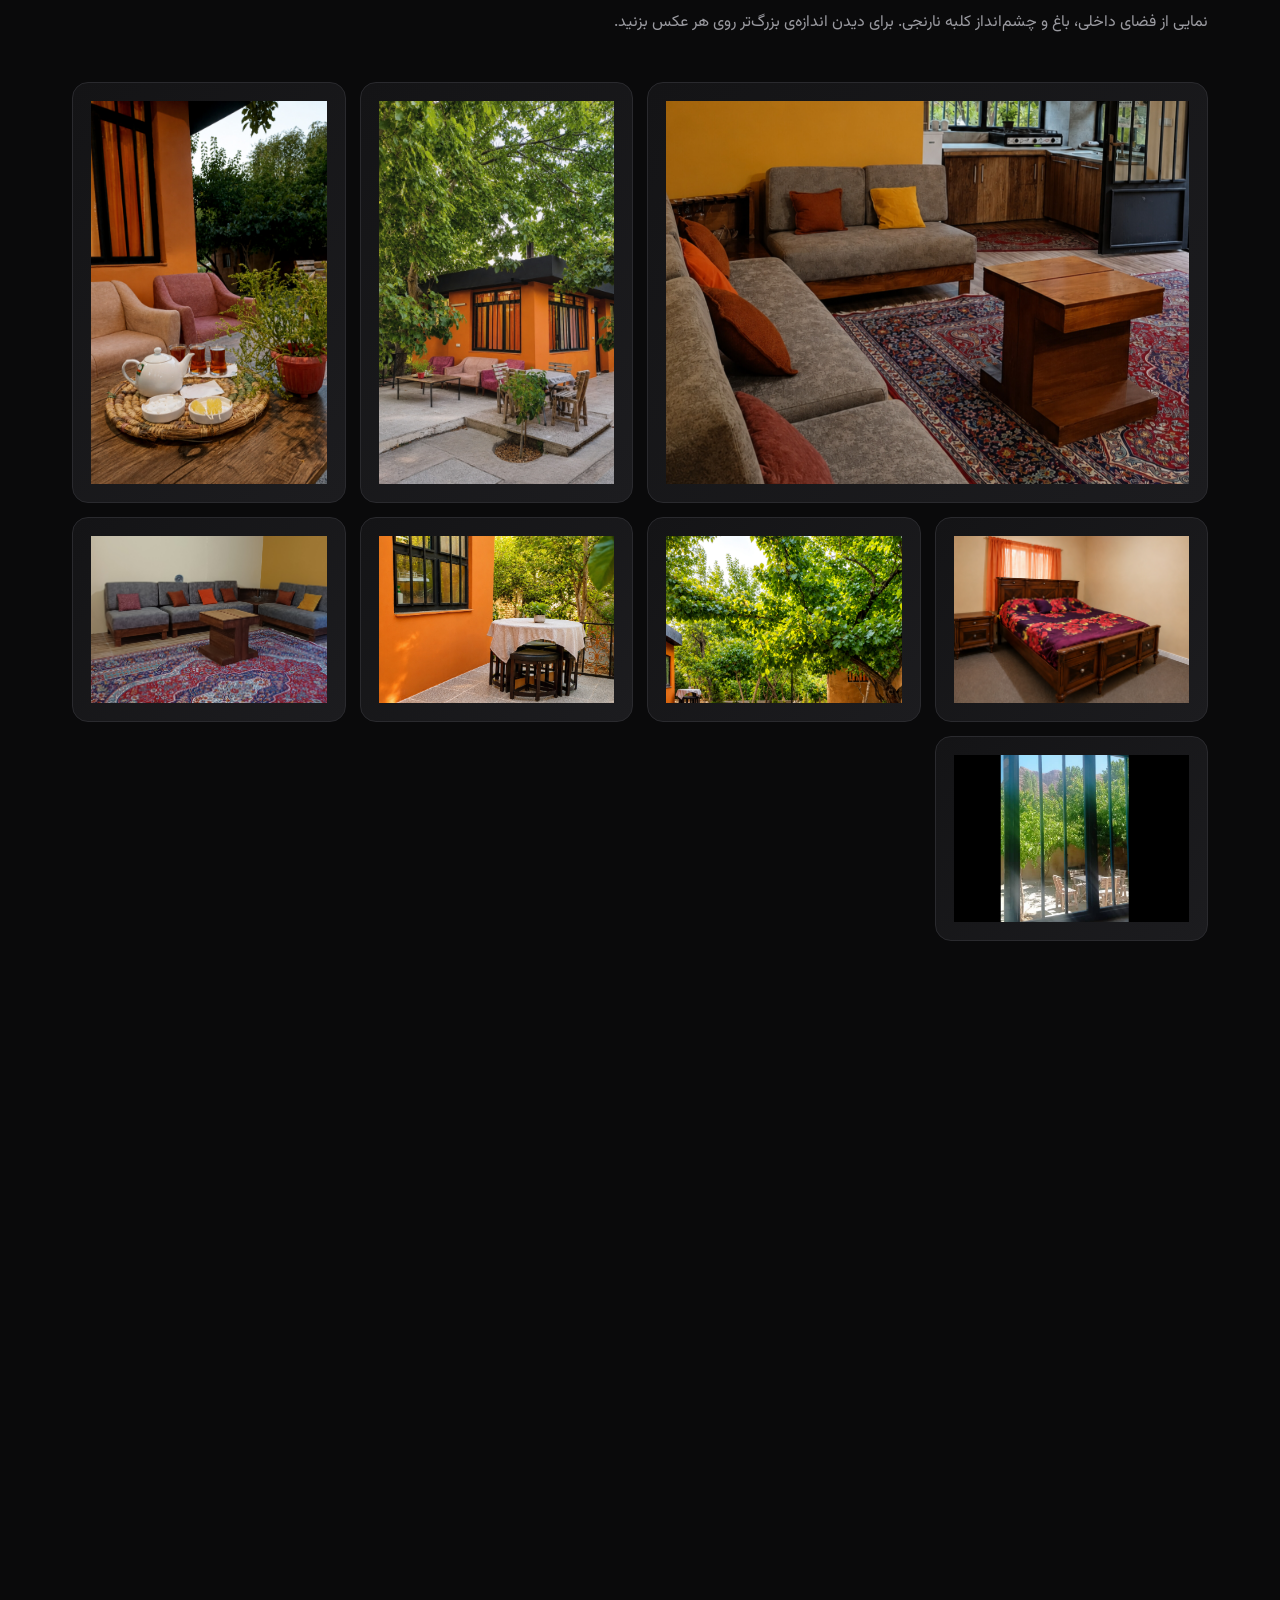
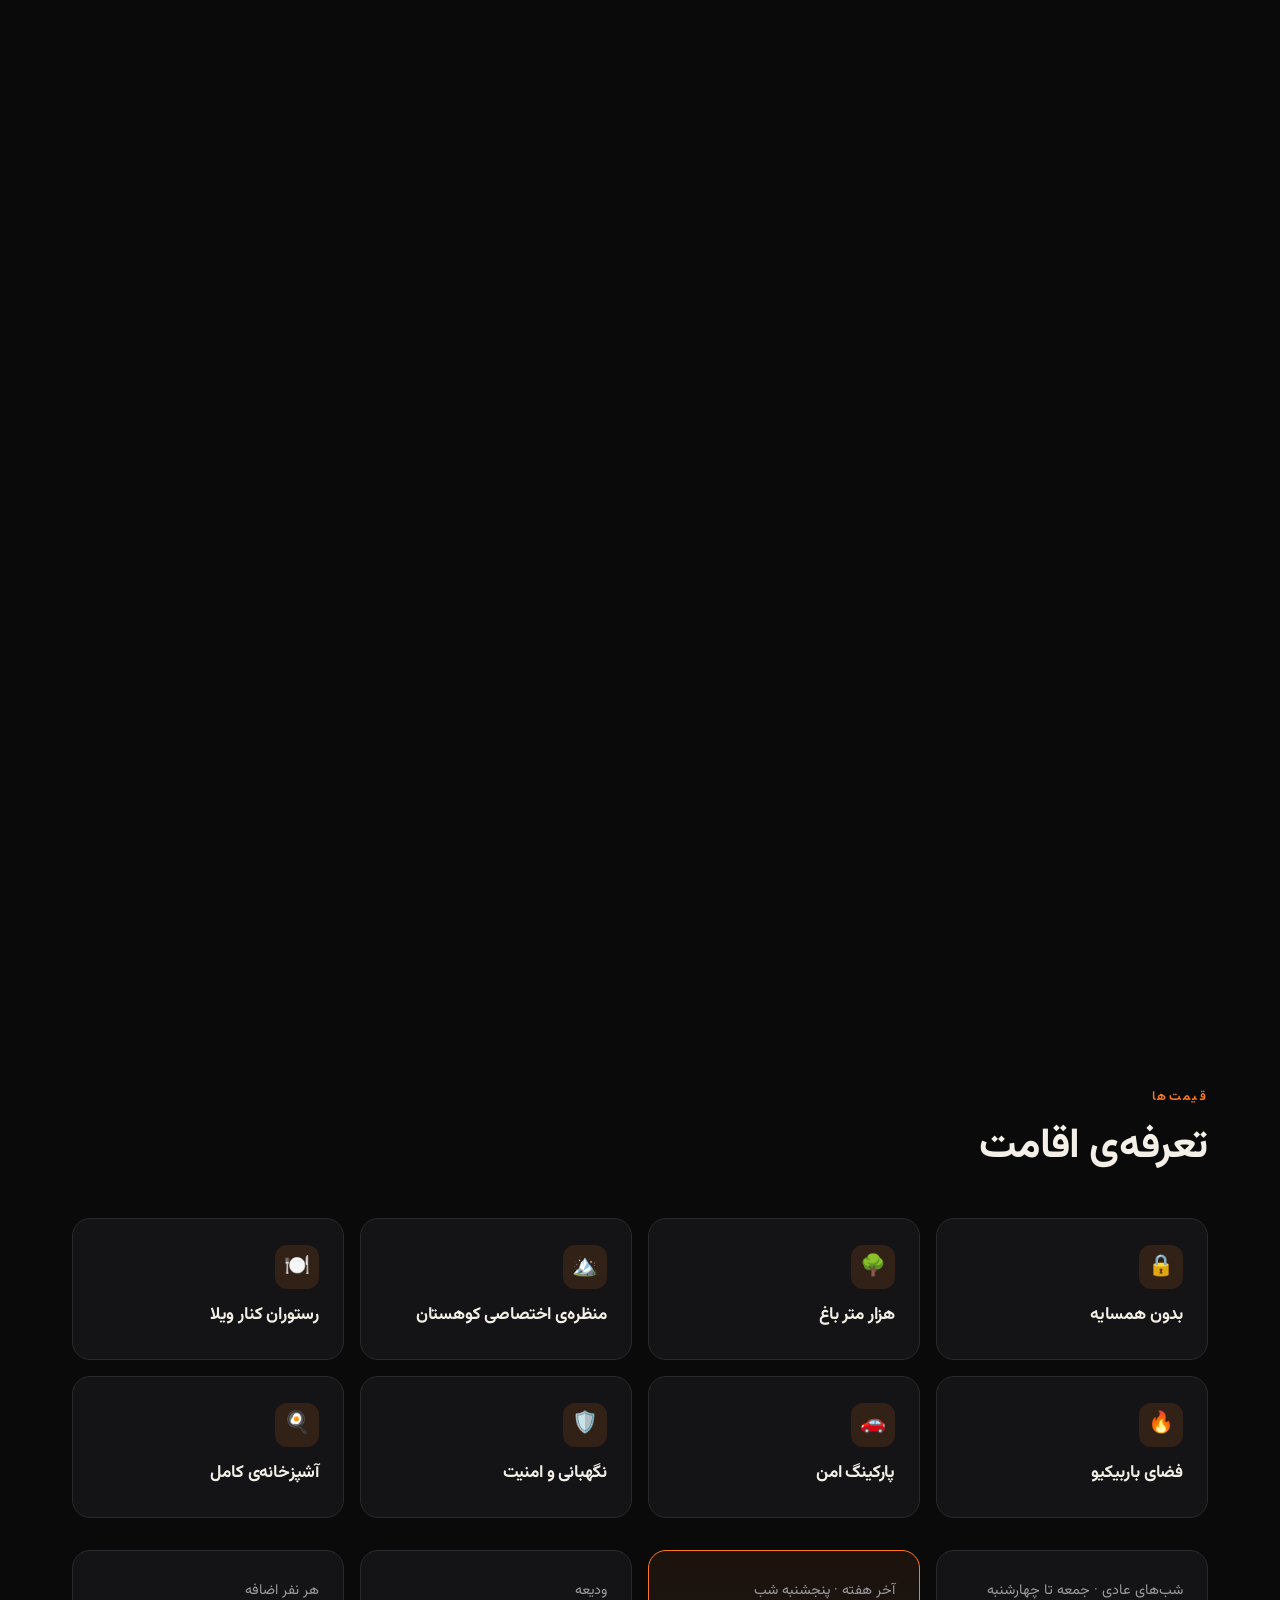
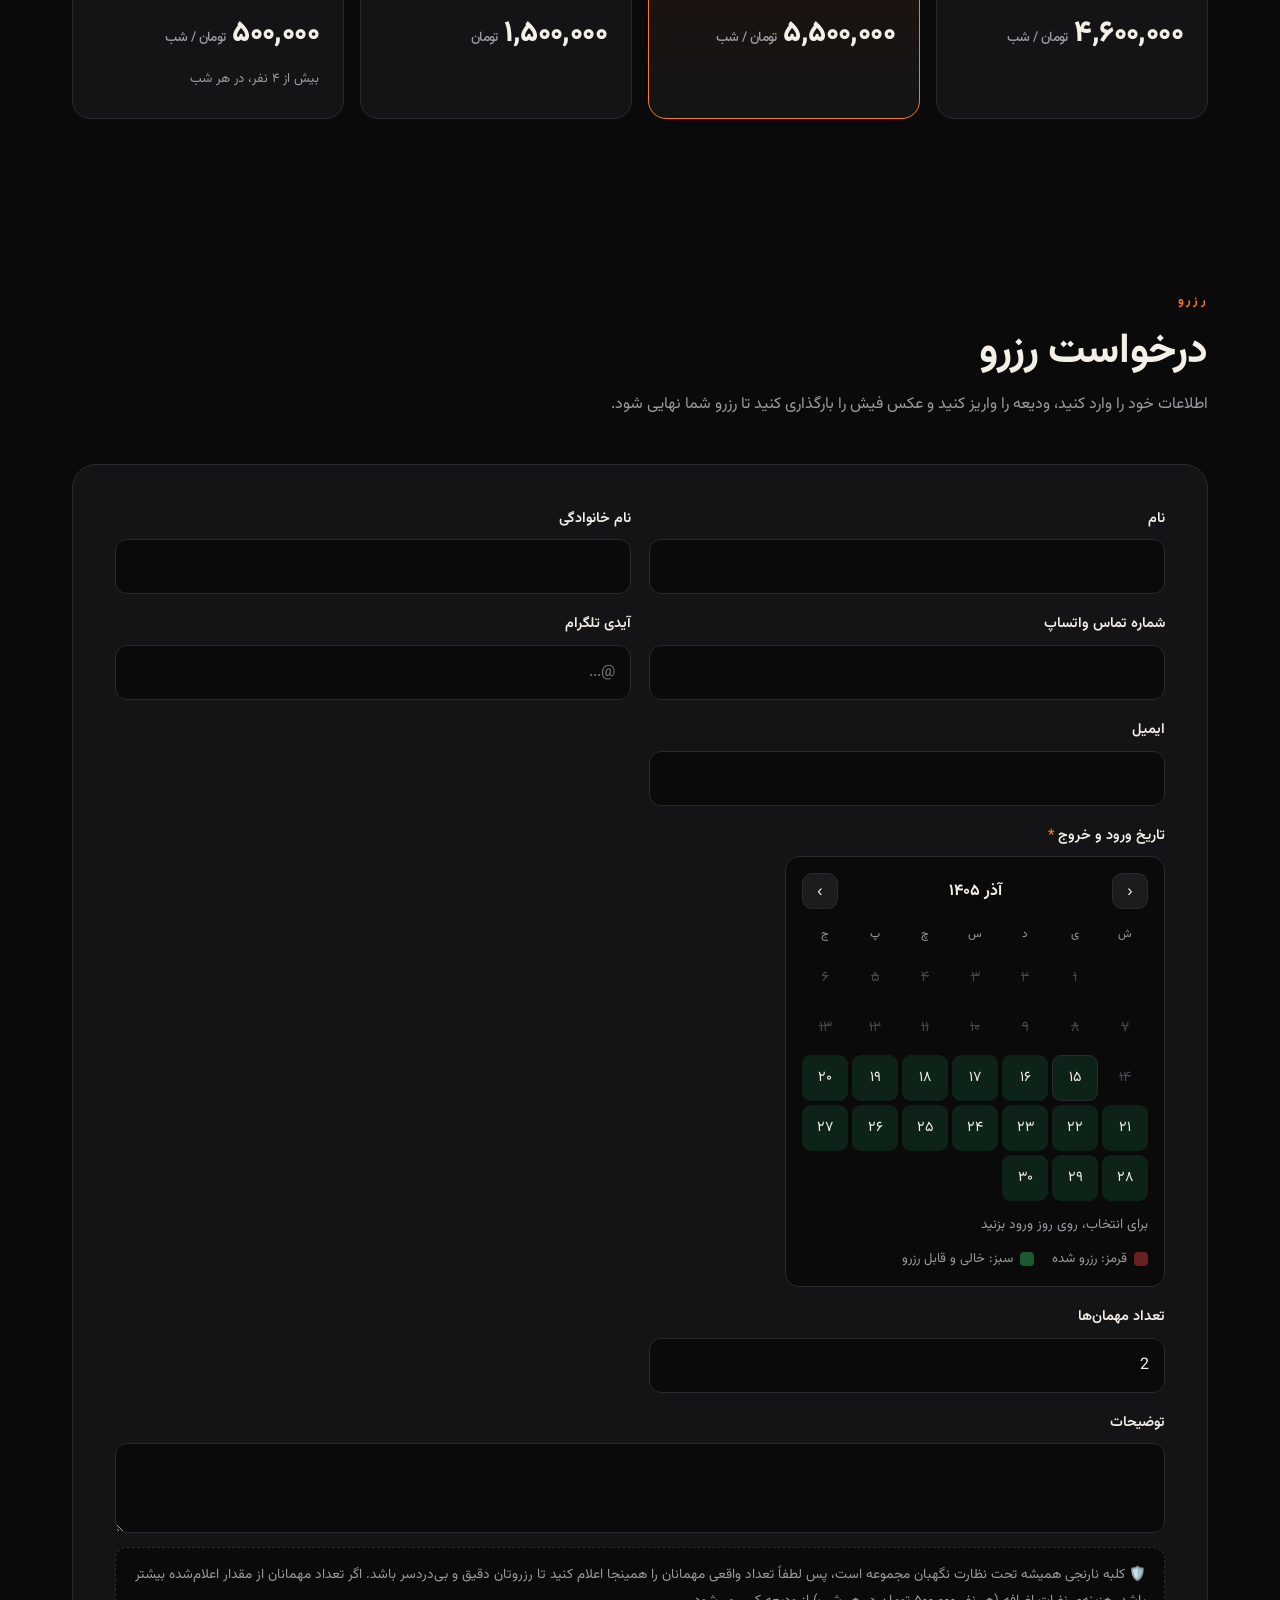
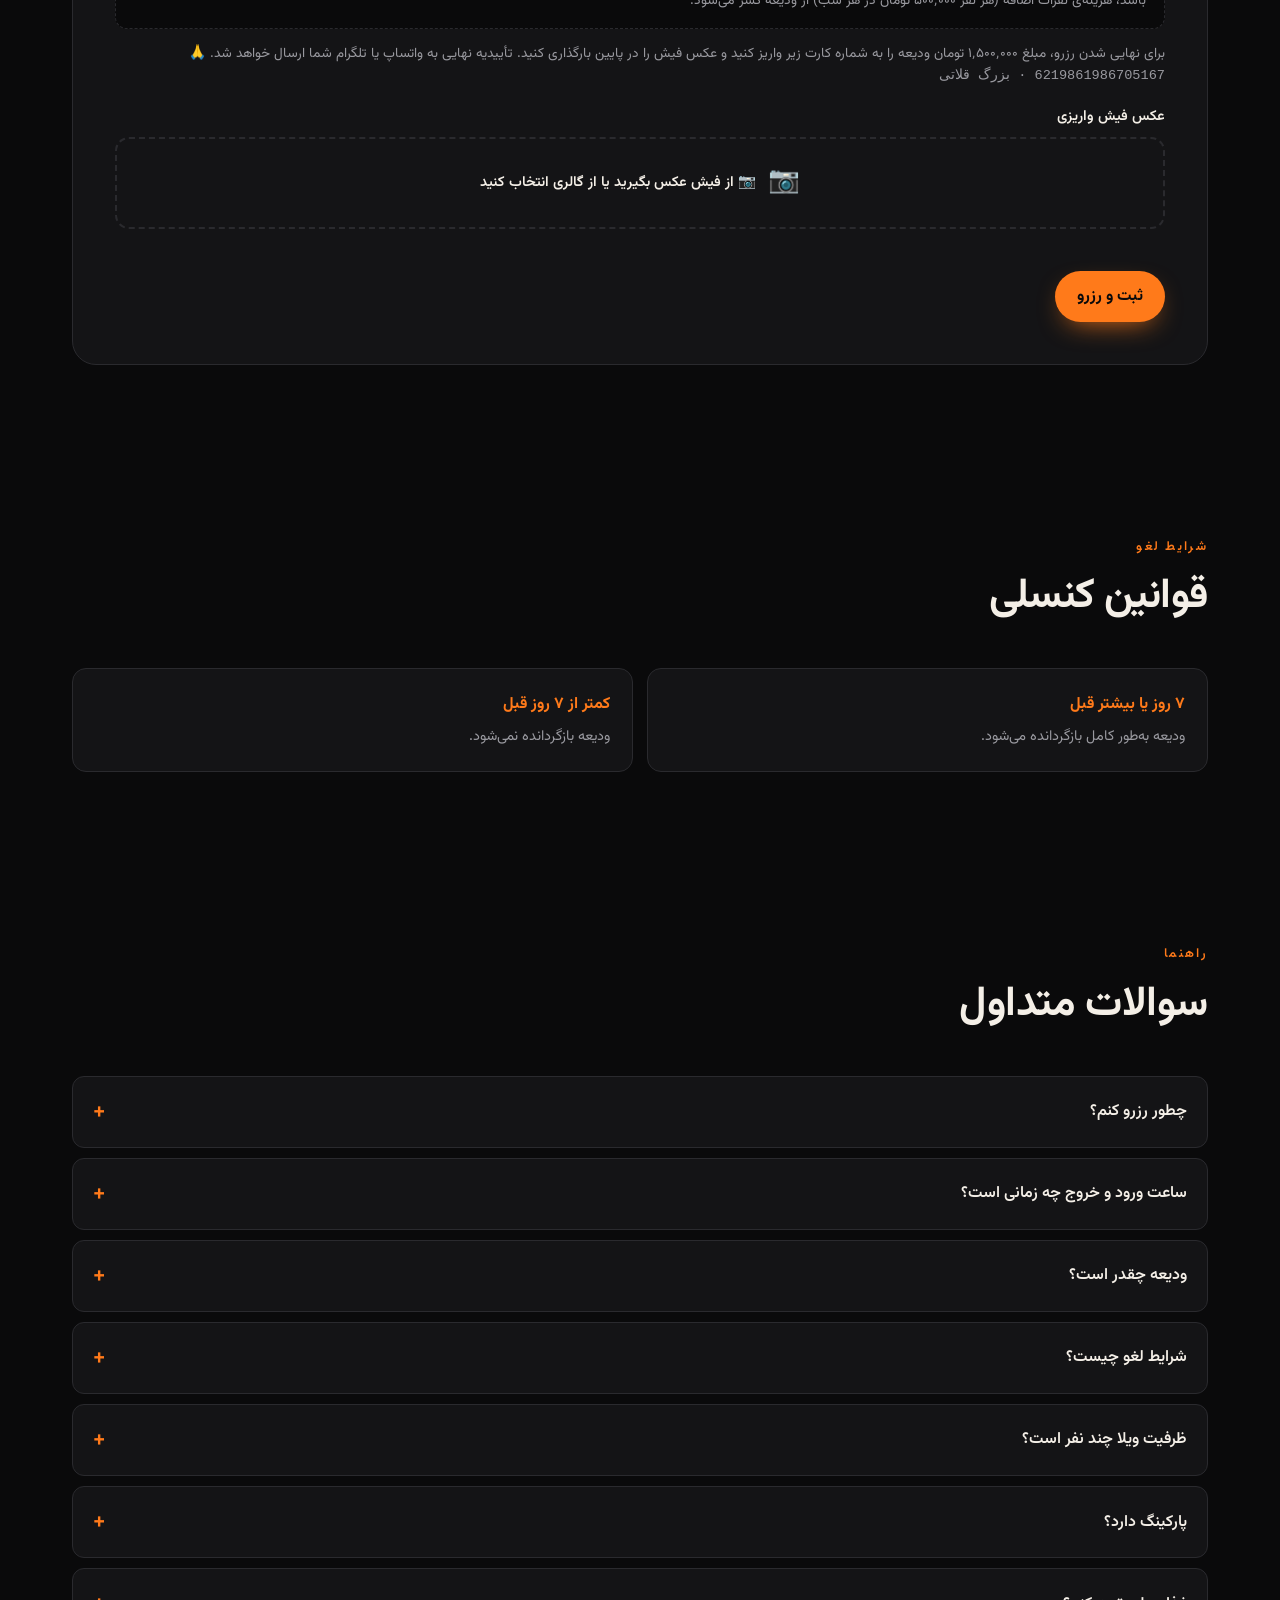
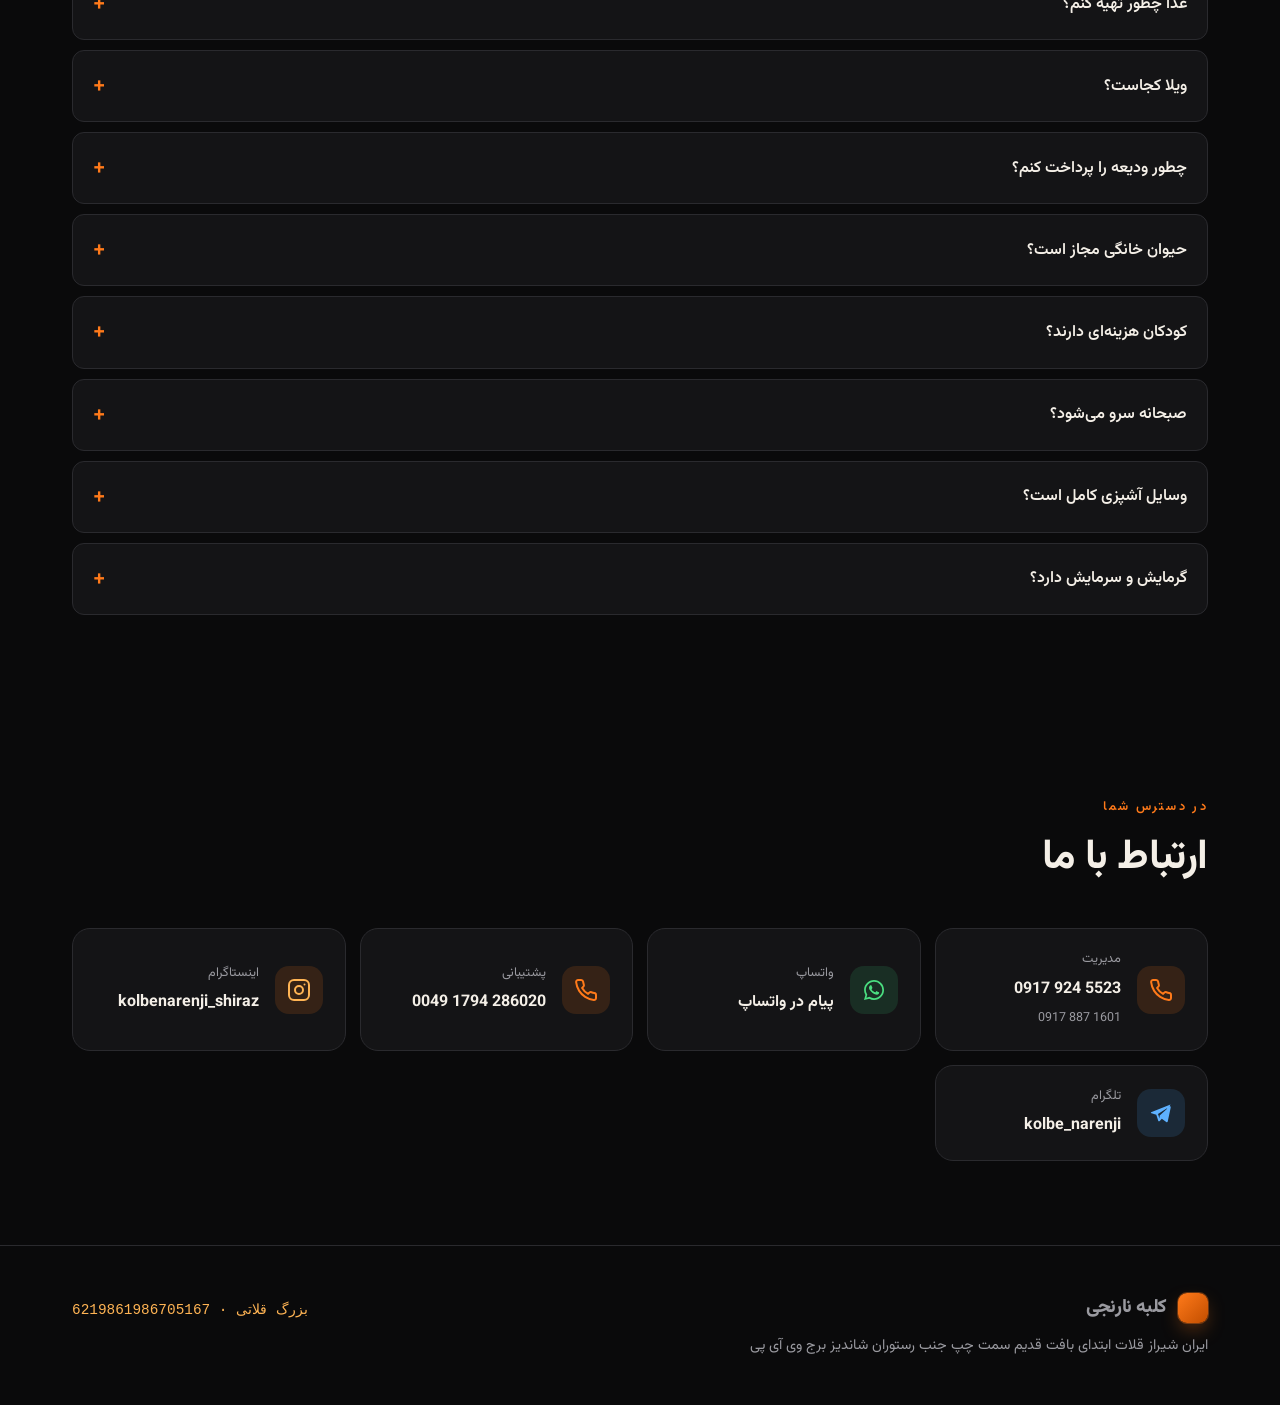
==== commit 47ea45fa: "Nicht mehr mit Fruehstueck werben Gemeldet: die Beitraege schreiben staendig vom Fruehstueck, dabei " ====
--- a/index.html
+++ b/index.html
@@ -369,7 +369,7 @@
     <div class="grid">
       <div class="card"><div class="ico">🏔️</div><h3 data-i="a1_t">چشم‌اندازی که هر روز آرامتان می‌کند</h3><p data-i="a1_p">منظره‌ی باز کوه‌ها از بلندترین نقطه‌ی منطقه، همراه هر فنجان چای.</p></div>
       <div class="card"><div class="ico">🔒</div><h3 data-i="a2_t">فقط شما و سکوت</h3><p data-i="a2_p">بدون همسایه، و با نگهبانی دائم مجموعه؛ خیالتان کاملاً راحت است.</p></div>
-      <div class="card"><div class="ico">🌳</div><h3 data-i="a3_t">صبحانه زیر درختان میوه</h3><p data-i="a3_p">صبحانه را زیر درختان میوه بخورید و شب را با باربیکیو در باغ تمام کنید.</p></div>
+      <div class="card"><div class="ico">🔥</div><h3 data-i="a3_t">شب‌نشینی کنار آتش</h3><p data-i="a3_p">عصر را زیر درختان میوه بگذرانید و شب را با کباب و آتش در باغ تمام کنید.</p></div>
       <div class="card"><div class="ico">🍽️</div><h3 data-i="a4_t">دیگر لازم نیست رانندگی کنید</h3><p data-i="a4_p">بهترین غذای منطقه، رستوران برج وی‌آی‌پی، فقط چند قدم با شما فاصله دارد.</p></div>
     </div>
   </div>
@@ -756,7 +756,7 @@
     about_text:"صبح را با صدای پرنده‌ها آغاز کنید، عصر را با منظره‌ی کوهستان و شب را زیر آسمانی پر از ستاره. بدون همسایه، بدون سروصدا، و فقط چند دقیقه تا طبیعت بکر قلات. کلبه نارنجی روی حدود ۱۰۰۰ مترمربع باغ، با نشیمنی گرم و اتاق‌خوابی دنج، جایی‌ست که برای ۴ مهمان ساخته شده و تا ۶ نفر هم میزبانی می‌کند. راستی، توی فصل میوه، باغ کلبه پر از میوه‌های رسیده و خوشمزه می‌شه — خودمونیم، انگار اسممون رو الکی نارنجی نذاشتیم 😄",
     a1_t:"چشم‌اندازی که هر روز آرامتان می‌کند", a1_p:"منظره‌ی باز کوه‌ها از بلندترین نقطه‌ی منطقه، همراه هر فنجان چای.",
     a2_t:"فقط شما و سکوت", a2_p:"بدون همسایه، و با نگهبانی دائم مجموعه؛ خیالتان کاملاً راحت است.",
-    a3_t:"صبحانه زیر درختان میوه", a3_p:"صبحانه را زیر درختان میوه بخورید و شب را با باربیکیو در باغ تمام کنید.",
+    a3_t:"شب‌نشینی کنار آتش", a3_p:"عصر را زیر درختان میوه بگذرانید و شب را با کباب و آتش در باغ تمام کنید.",
     a4_t:"دیگر لازم نیست رانندگی کنید", a4_p:"بهترین غذای منطقه، رستوران برج وی‌آی‌پی، فقط چند قدم با شما فاصله دارد.",
     amen_eyebrow:"چرا اینجا", amen_title:"امکانات و مزیت‌ها",
     m1_t:"پارک کنید و خیالتان راحت باشد", m1_p:"ماشینتان را با خیال راحت پارک کنید و تمام مدت اقامت فقط از طبیعت لذت ببرید.",
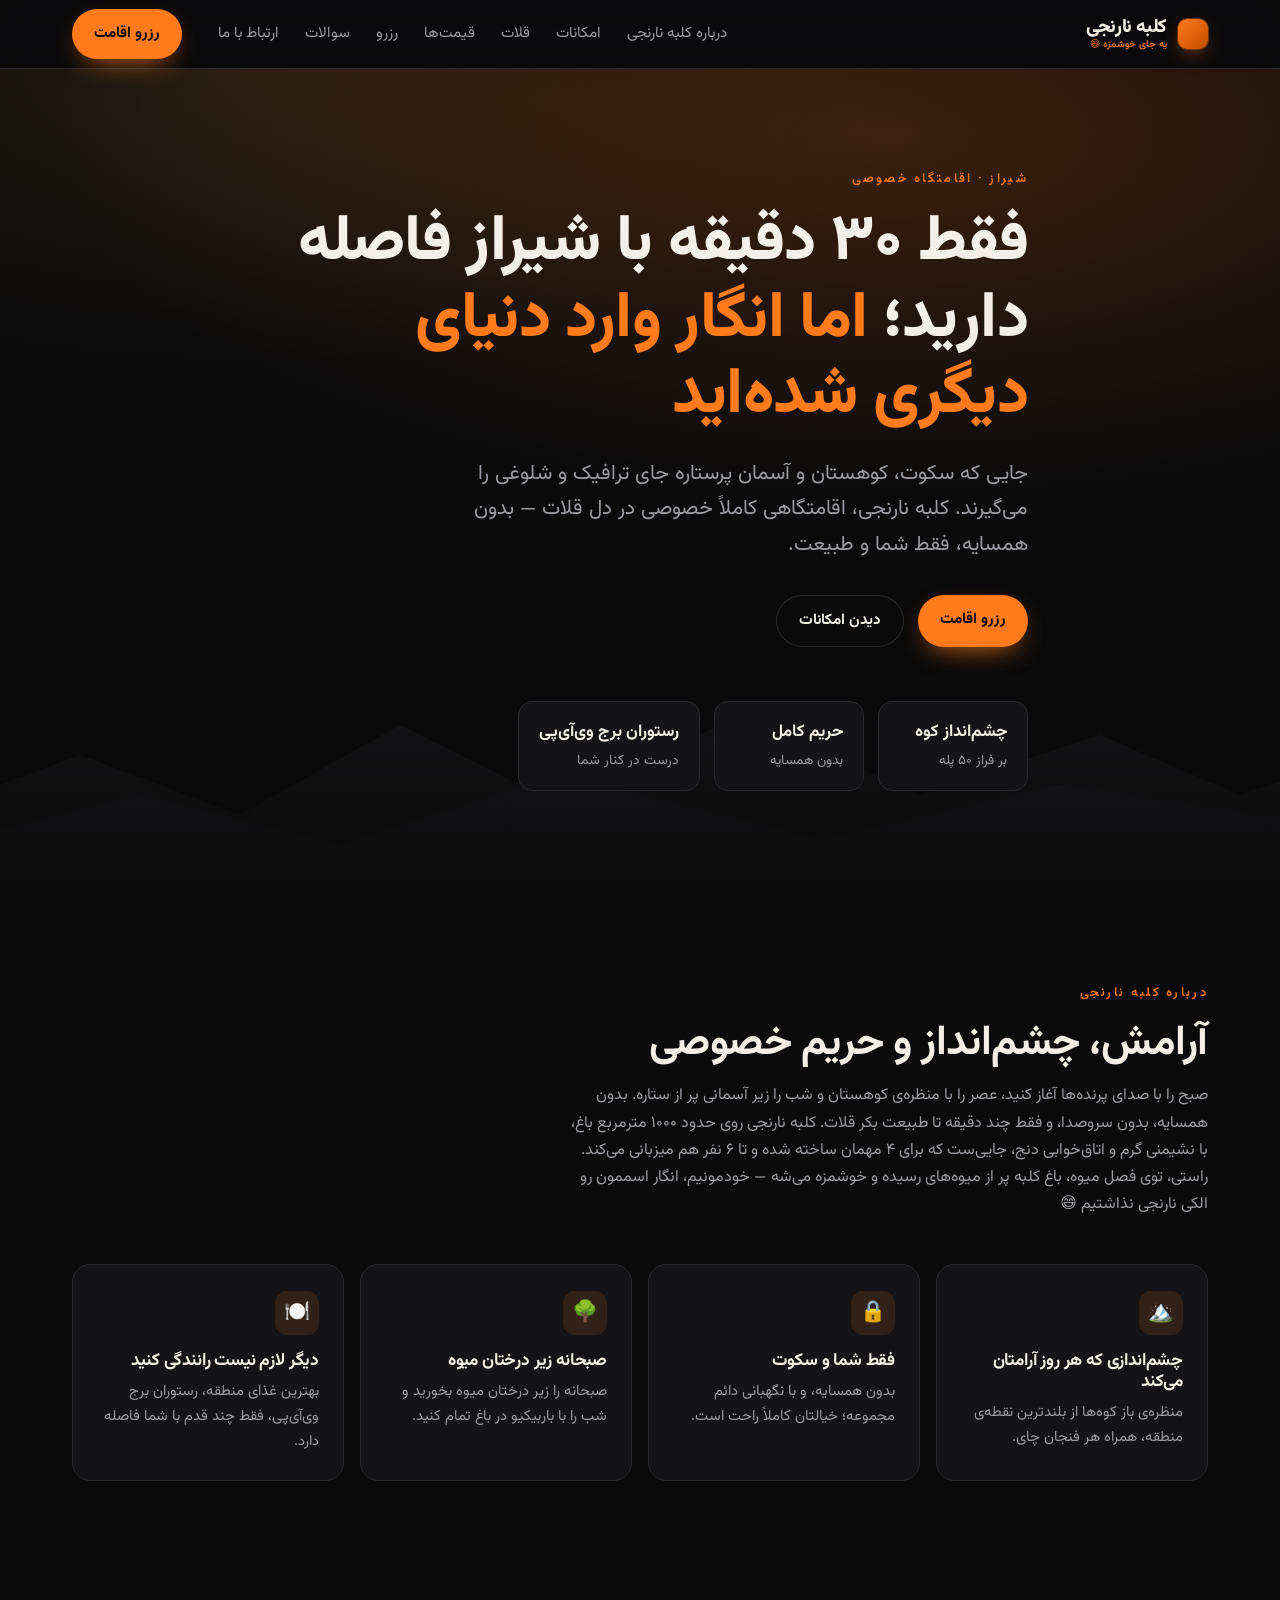
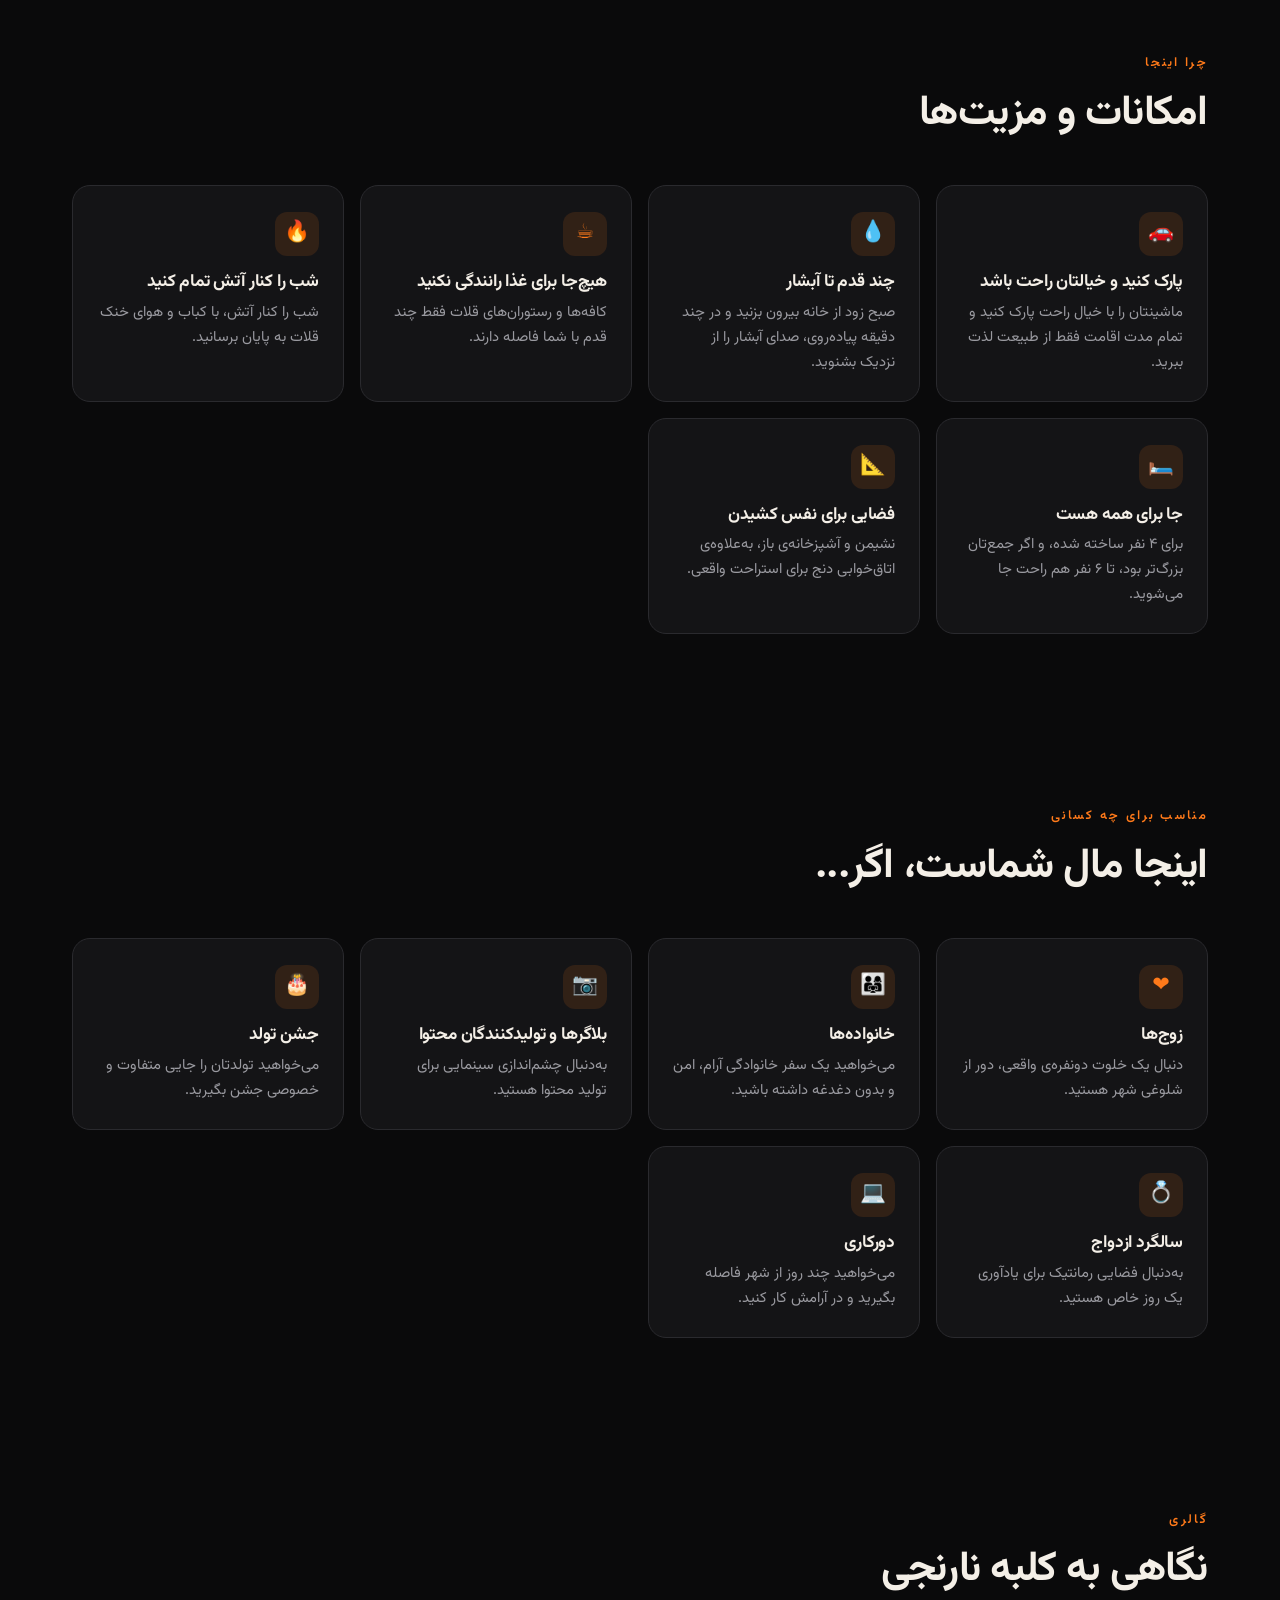
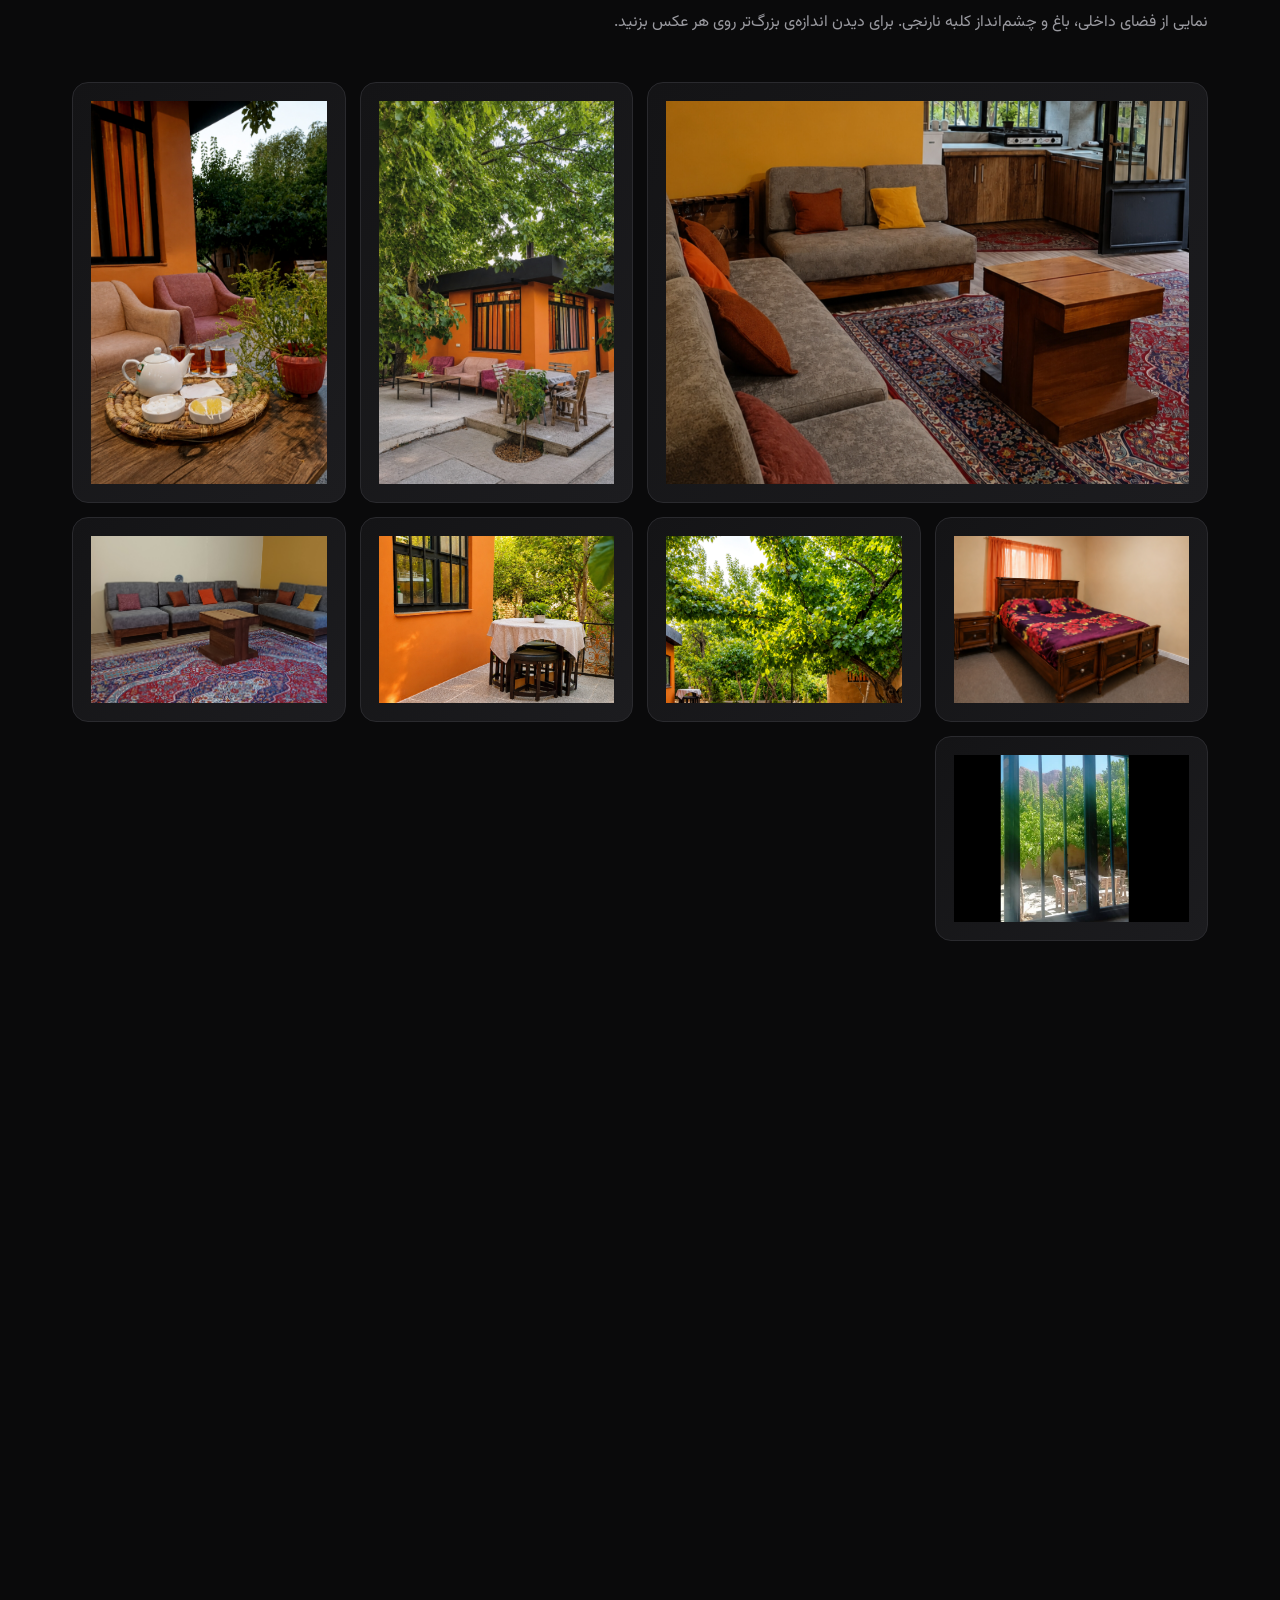
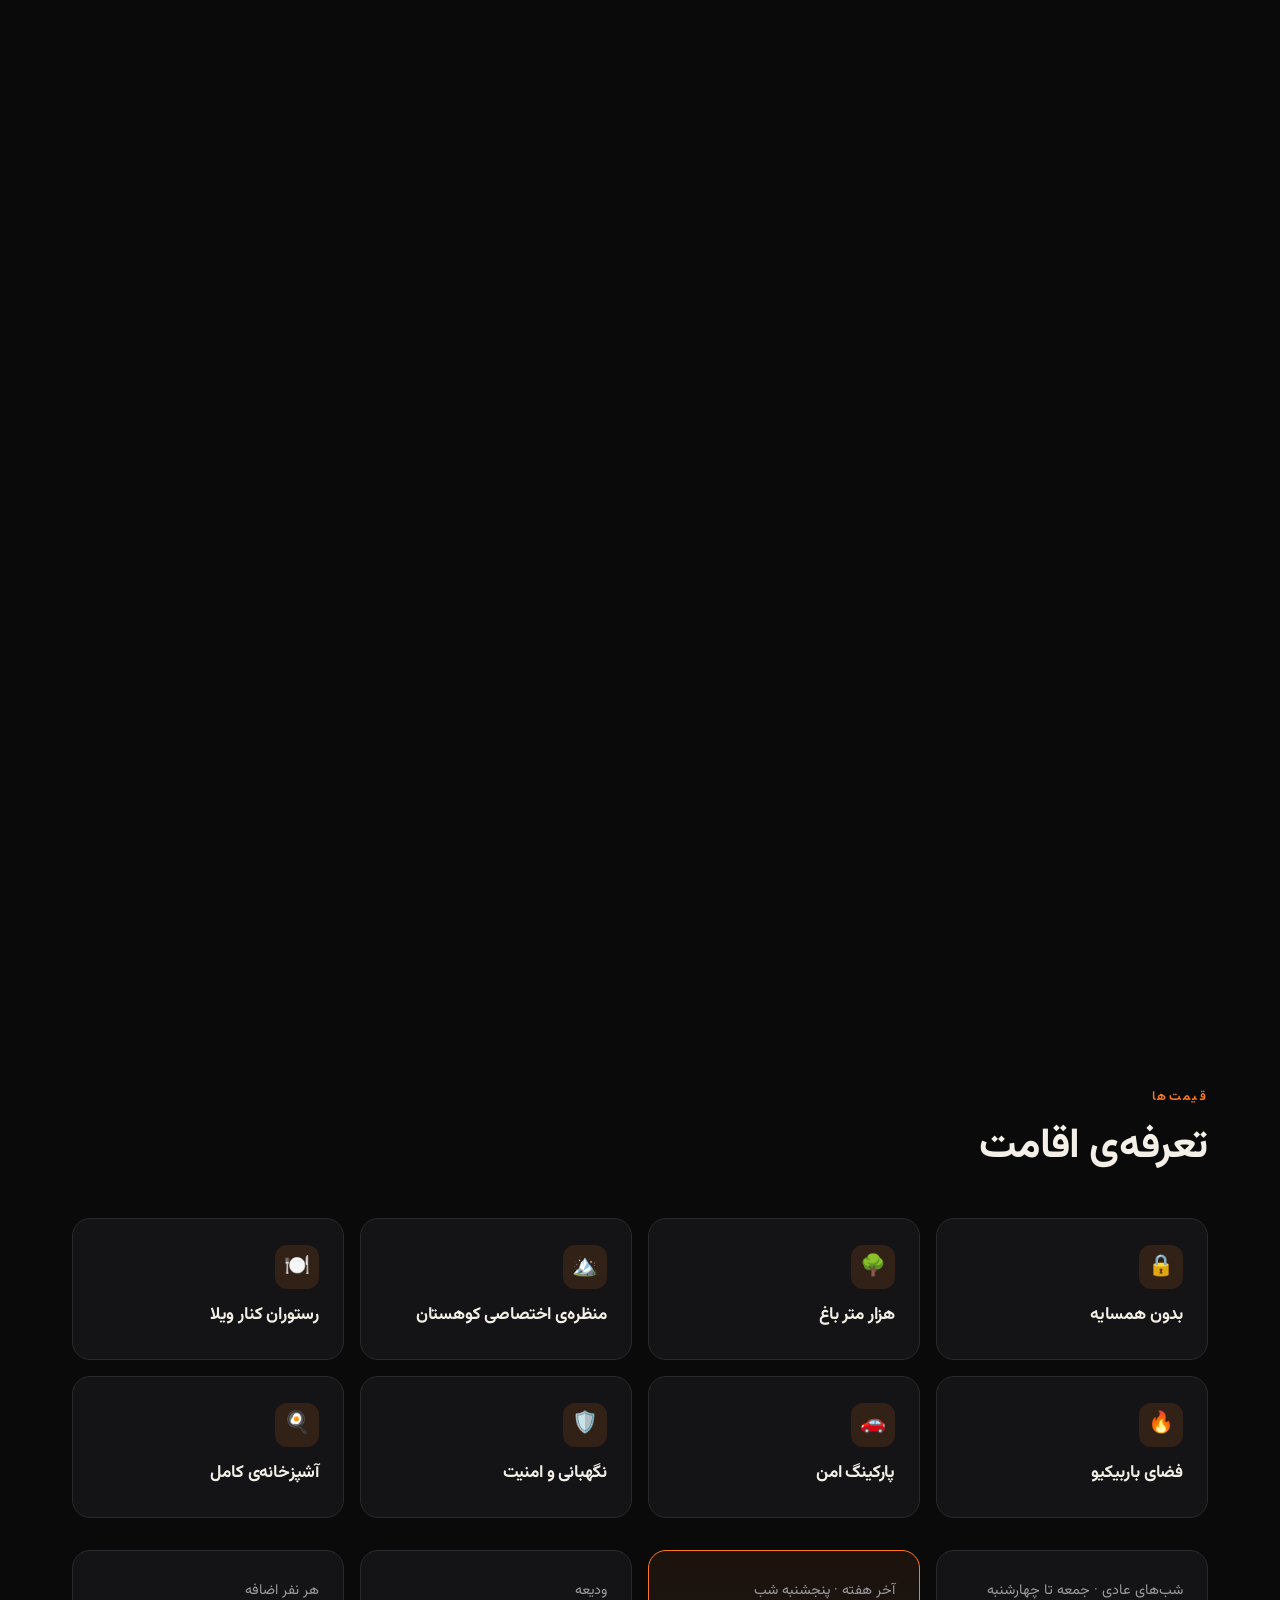
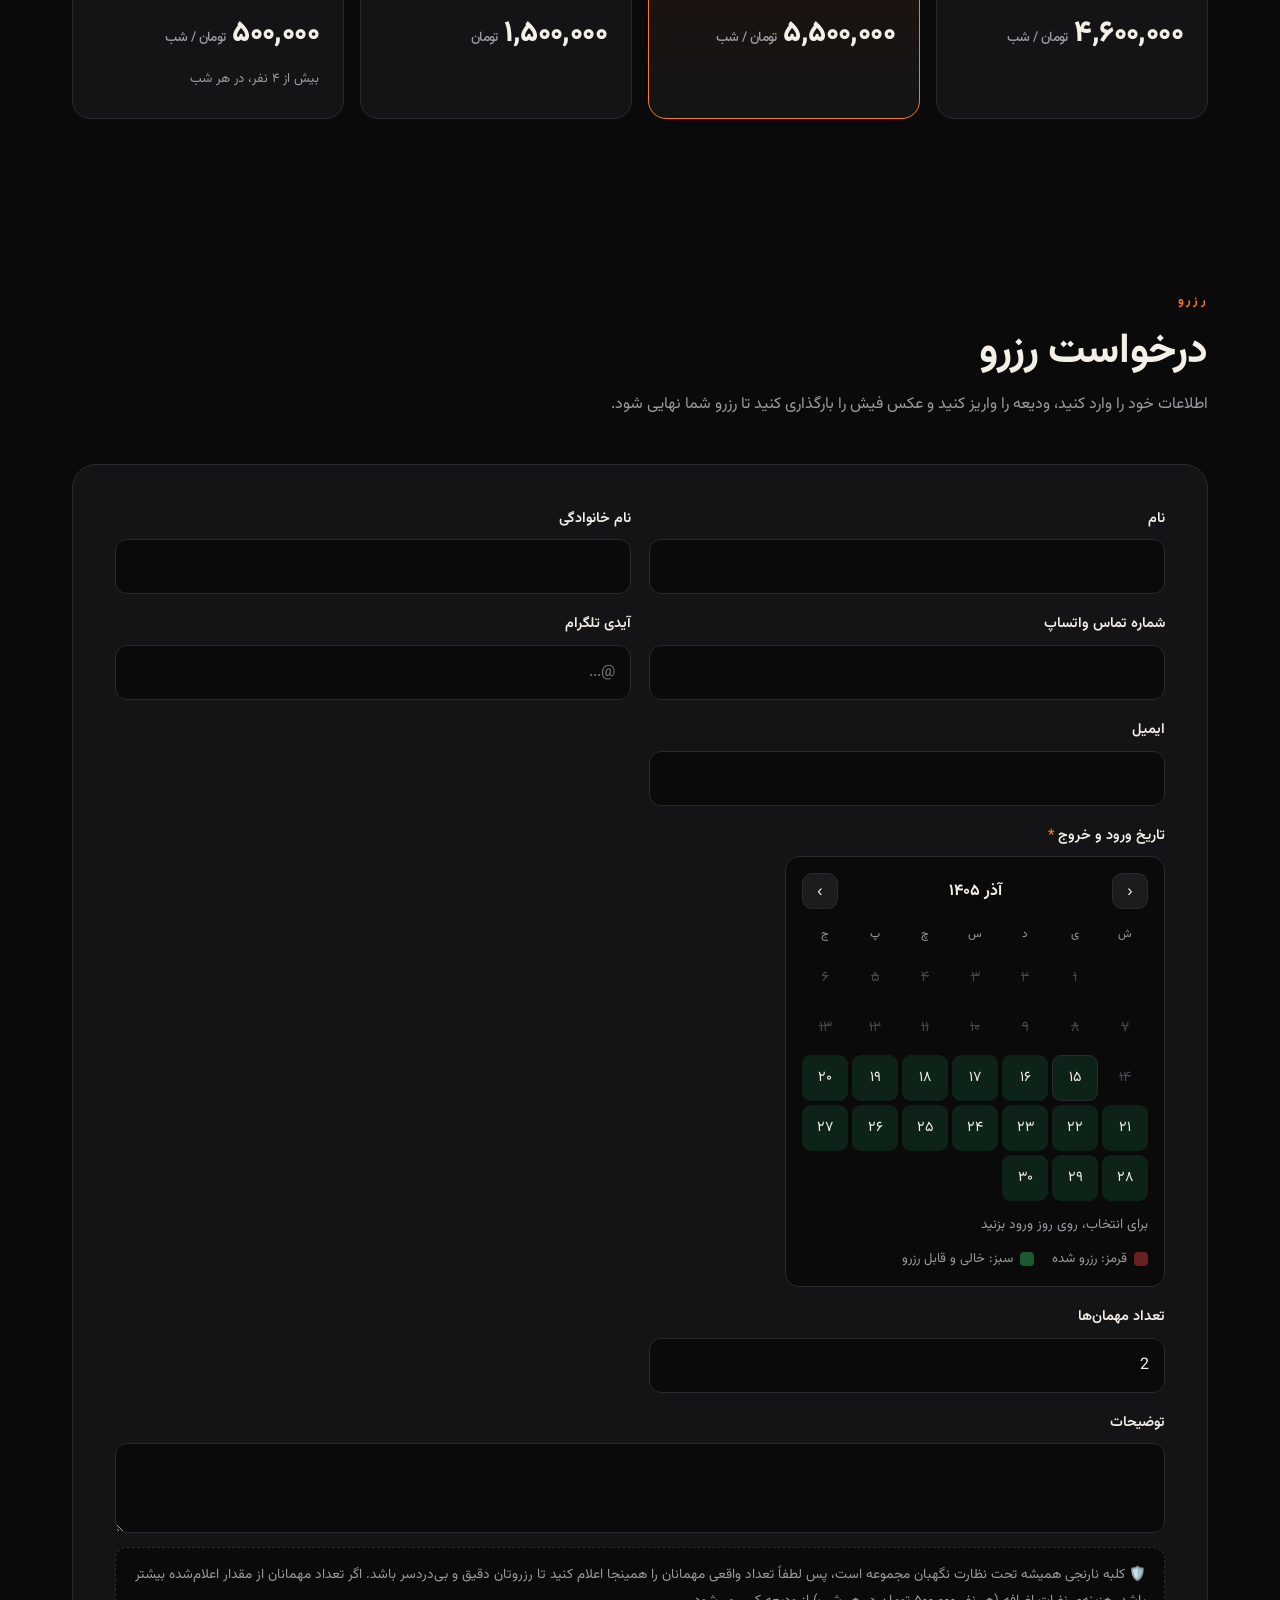
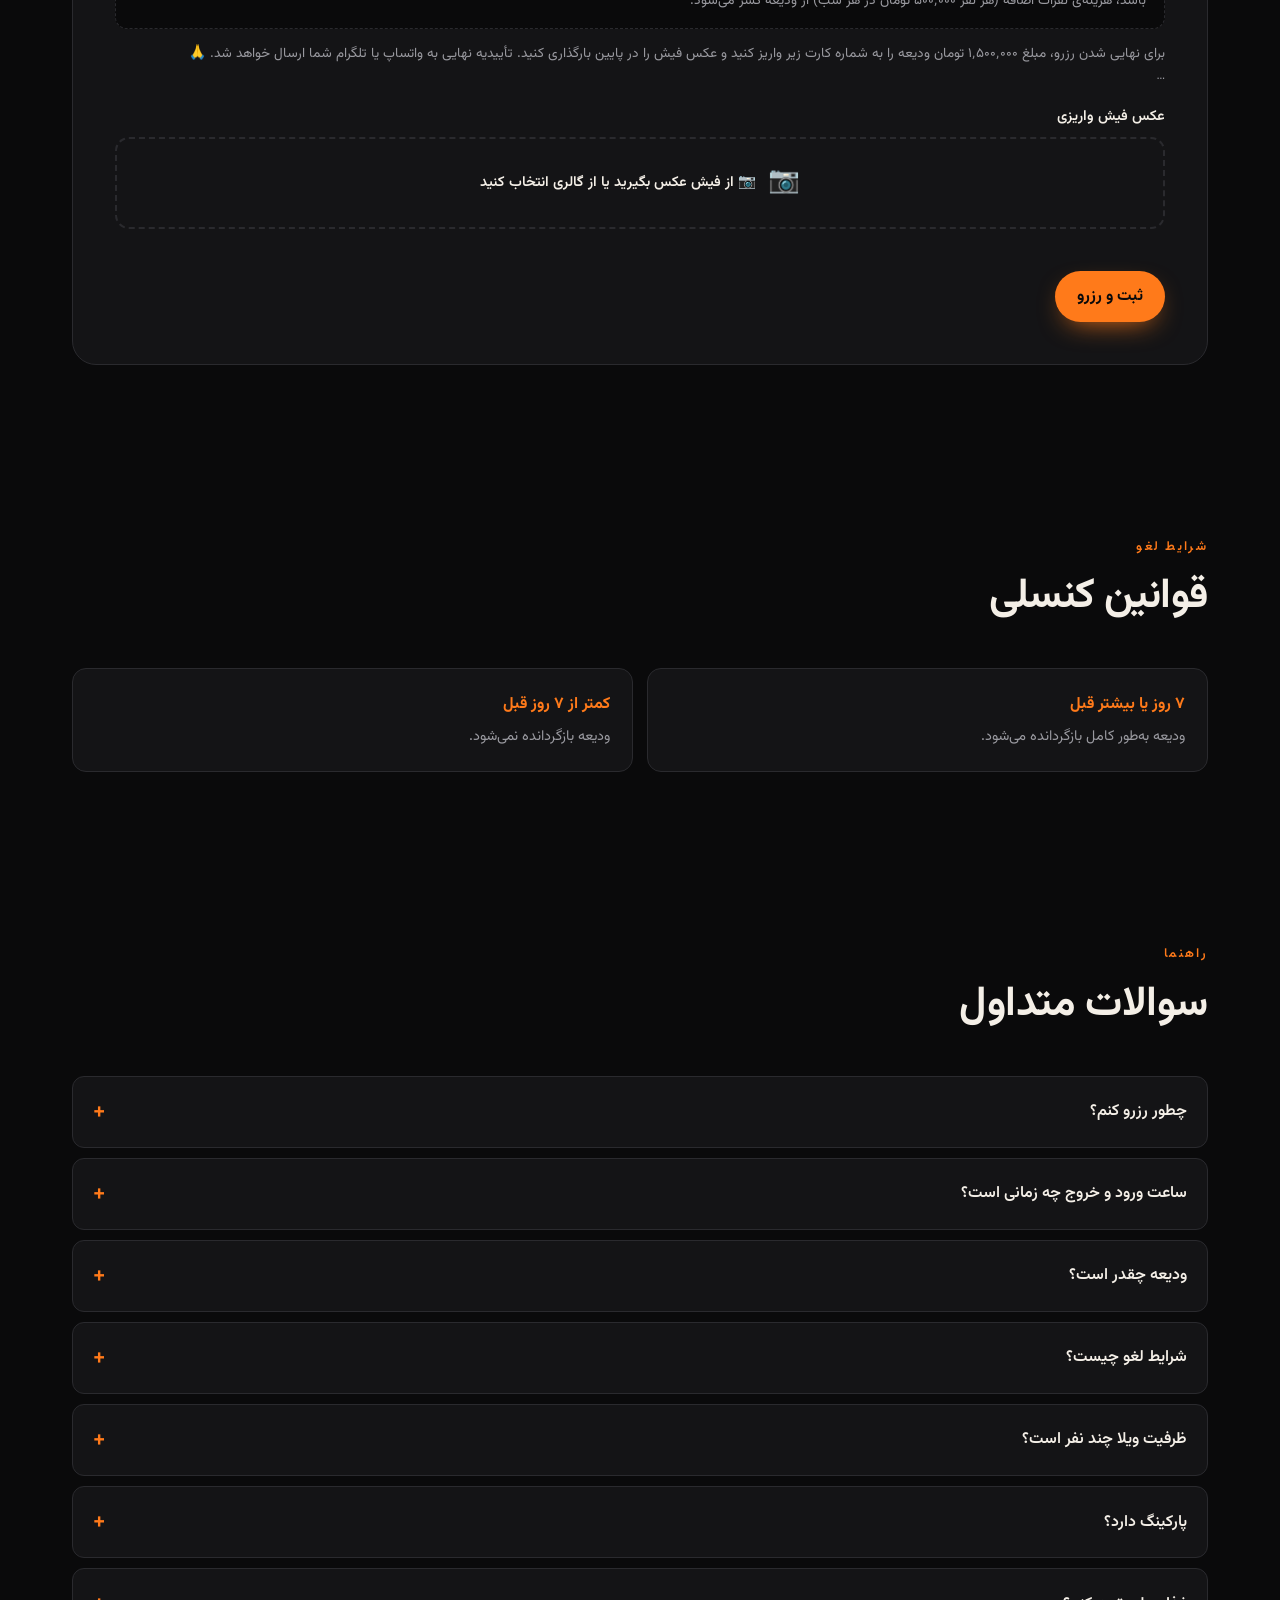
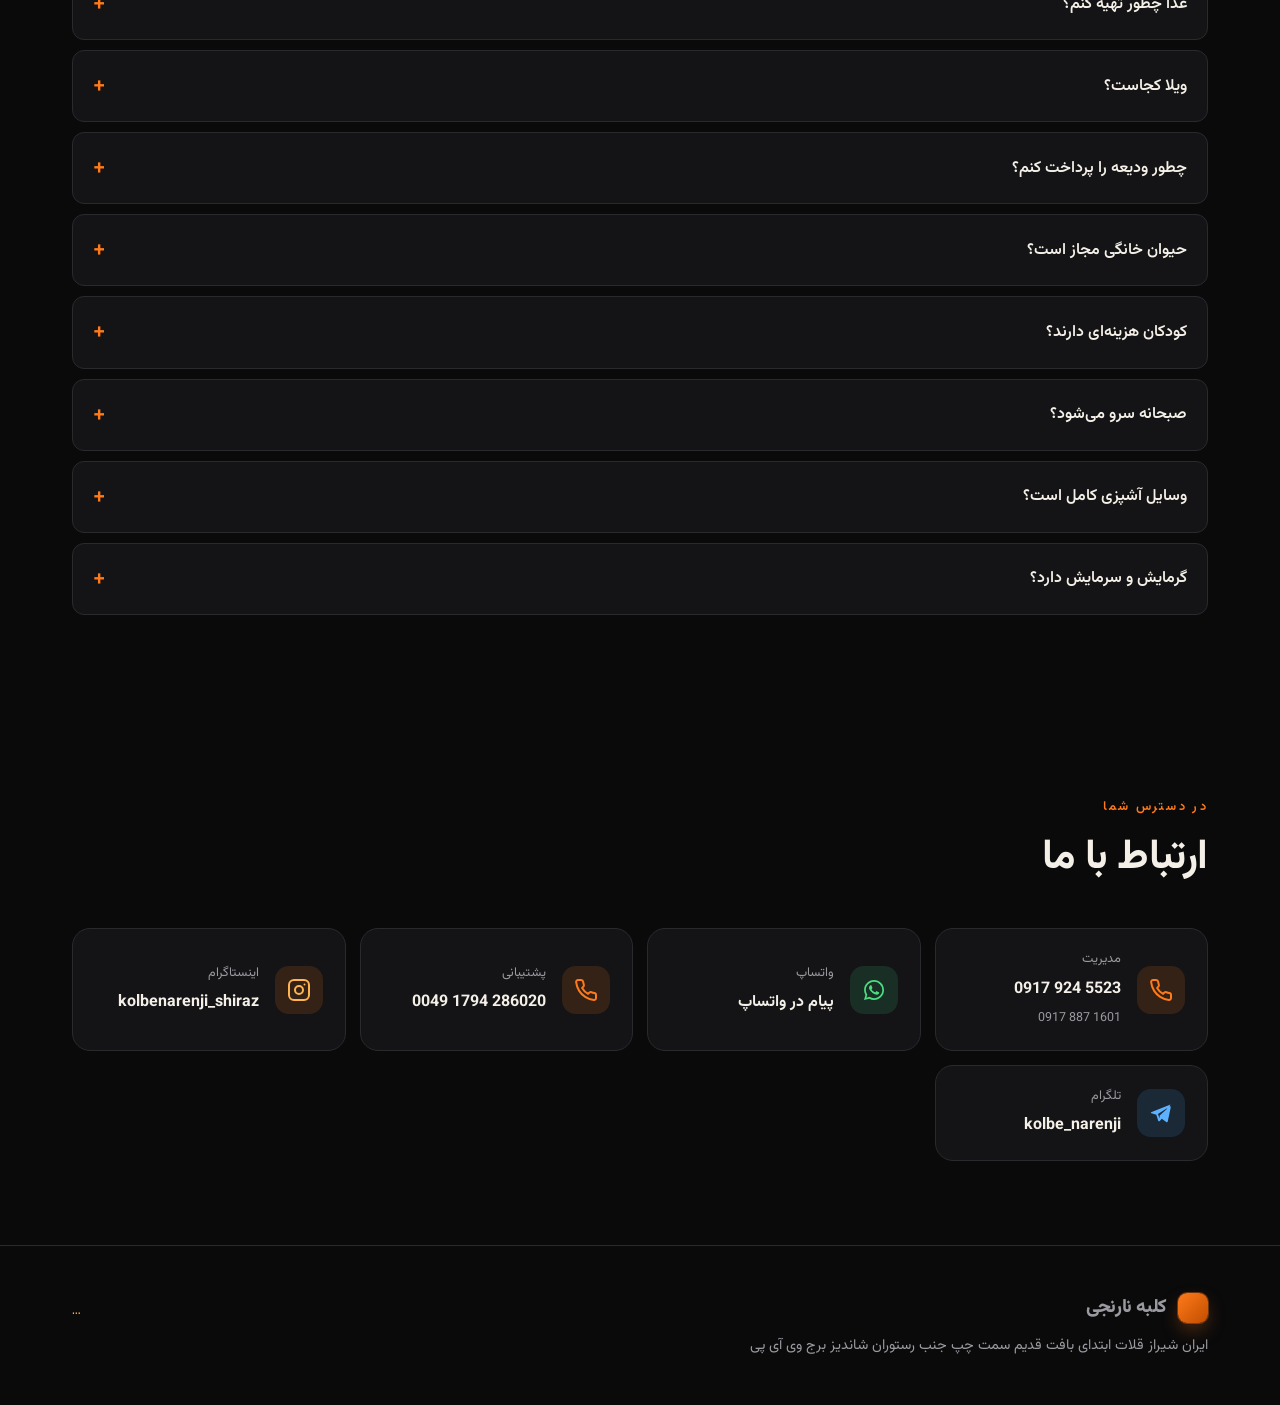
==== commit ced93160: "Kontonummern und Klarnamen aus dem Quelltext nehmen Das Repository ist oeffentlich. In index.html st" ====
--- a/index.html
+++ b/index.html
@@ -28,9 +28,13 @@
   // weil auf sie der Samstag als Arbeitstag folgt. (0=So ... 6=Sa)
   const WEEKEND_DAYS = [4];
 
-  // Bankverbindung für Kaution
-  const IBAN = "6219861986705167";
-  const IBAN_OWNER = "بزرگ قلاتی";
+  // Bankverbindung fuer die Kaution. Kontonummer und Name des Kontoinhabers
+  // standen bisher hier im Quelltext - und dieses Repository ist oeffentlich,
+  // der Name lag also offen. Massgeblich ist jetzt die Tabelle
+  // "bankverbindung"; fetchBankverbindung() holt sie beim Laden. Kein
+  // Rueckfallwert: lieber kurz ein Platzhalter als der Name im Quelltext.
+  let IBAN = "";
+  let IBAN_OWNER = "";
 </script>
 
 <link rel="preconnect" href="https://fonts.googleapis.com">
@@ -369,7 +373,7 @@
     <div class="grid">
       <div class="card"><div class="ico">🏔️</div><h3 data-i="a1_t">چشم‌اندازی که هر روز آرامتان می‌کند</h3><p data-i="a1_p">منظره‌ی باز کوه‌ها از بلندترین نقطه‌ی منطقه، همراه هر فنجان چای.</p></div>
       <div class="card"><div class="ico">🔒</div><h3 data-i="a2_t">فقط شما و سکوت</h3><p data-i="a2_p">بدون همسایه، و با نگهبانی دائم مجموعه؛ خیالتان کاملاً راحت است.</p></div>
-      <div class="card"><div class="ico">🔥</div><h3 data-i="a3_t">شب‌نشینی کنار آتش</h3><p data-i="a3_p">عصر را زیر درختان میوه بگذرانید و شب را با کباب و آتش در باغ تمام کنید.</p></div>
+      <div class="card"><div class="ico">🌳</div><h3 data-i="a3_t">صبحانه زیر درختان میوه</h3><p data-i="a3_p">صبحانه را زیر درختان میوه بخورید و شب را با باربیکیو در باغ تمام کنید.</p></div>
       <div class="card"><div class="ico">🍽️</div><h3 data-i="a4_t">دیگر لازم نیست رانندگی کنید</h3><p data-i="a4_p">بهترین غذای منطقه، رستوران برج وی‌آی‌پی، فقط چند قدم با شما فاصله دارد.</p></div>
     </div>
   </div>
@@ -637,7 +641,7 @@
     <details class="faq-item"><summary data-i="q6">پارکینگ دارد؟</summary><div class="ans" data-i="a6">بله، پارکینگ امن و جای کافی در نزدیکی ویلا موجود است.</div></details>
     <details class="faq-item"><summary data-i="q7">غذا چطور تهیه کنم؟</summary><div class="ans" data-i="a7">رستوران برج وی‌آی‌پی درست کنار ویلاست و می‌توانید مستقیم سفارش دهید. کافه و رستوران‌های دیگری هم در نزدیکی هستند.</div></details>
     <details class="faq-item"><summary data-i="q8">ویلا کجاست؟</summary><div class="ans" data-i="a8">شیراز، روستای قلات، ابتدای بافت قدیم، کنار رستوران شاندیز برج وی‌آی‌پی؛ با چشم‌انداز کوه و آبشارهای قلات در نزدیکی.</div></details>
-    <details class="faq-item"><summary data-i="q9">چطور ودیعه را پرداخت کنم؟</summary><div class="ans" data-i="a9">مبلغ ودیعه را به شماره کارت (به نام بزرگ قلاتی) واریز کنید و سپس عکس فیش را در سایت آپلود کنید.</div></details>
+    <details class="faq-item"><summary data-i="q9">چطور ودیعه را پرداخت کنم؟</summary><div class="ans" data-i="a9">مبلغ ودیعه را به شماره کارت اعلام‌شده در همین صفحه (همراه با نام صاحب حساب) واریز کنید و سپس عکس فیش را در سایت آپلود کنید.</div></details>
     <details class="faq-item"><summary data-i="q10">حیوان خانگی مجاز است؟</summary><div class="ans" data-i="a10">لطفاً پیش از رزرو با پشتیبانی هماهنگ کنید تا شرایط همراه‌داشتن حیوان خانگی بررسی شود.</div></details>
     <details class="faq-item"><summary data-i="q12">کودکان هزینه‌ای دارند؟</summary><div class="ans" data-i="a12">برای اطلاع از شرایط کودکان همراه، پیش از رزرو با پشتیبانی تماس بگیرید.</div></details>
     <details class="faq-item"><summary data-i="q13">صبحانه سرو می‌شود؟</summary><div class="ans" data-i="a13">کلبه نارنجی خودپذیرایی است؛ آشپزخانه‌ی کامل در اختیار شماست و رستوران کنار ویلا هم برای سفارش غذا در دسترس است.</div></details>
@@ -729,7 +733,7 @@
     q6:"پارکینگ دارد؟", a6:"بله، پارکینگ امن و جای کافی در نزدیکی ویلا موجود است.",
     q7:"غذا چطور تهیه کنم؟", a7:"رستوران برج وی‌آی‌پی درست کنار ویلاست و می‌توانید مستقیم سفارش دهید. کافه و رستوران‌های دیگری هم در نزدیکی هستند. کلبه نارنجی مجهز به آشپزخانه با ظروف برای آشپزی هست و غیر از اون می‌تونید از باربیکیو هم برای کباب بازی استفاده کنید😉.",
     q8:"ویلا کجاست؟", a8:"شیراز، روستای قلات، ابتدای بافت قدیم، کنار رستوران شاندیز برج وی‌آی‌پی؛ با چشم‌انداز کوه و آبشارهای قلات در نزدیکی.",
-    q9:"چطور ودیعه را پرداخت کنم؟", a9:"مبلغ ودیعه را به شماره کارت (به نام بزرگ قلاتی) واریز کنید و سپس عکس فیش را در سایت آپلود کنید.",
+    q9:"چطور ودیعه را پرداخت کنم؟", a9:"مبلغ ودیعه را به شماره کارت اعلام‌شده در همین صفحه (همراه با نام صاحب حساب) واریز کنید و سپس عکس فیش را در سایت آپلود کنید.",
     q10:"حیوان خانگی مجاز است؟", a10:"لطفاً پیش از رزرو با پشتیبانی هماهنگ کنید تا شرایط همراه‌داشتن حیوان خانگی بررسی شود.",
     q12:"کودکان هزینه‌ای دارند؟", a12:"برای اطلاع از شرایط کودکان همراه، پیش از رزرو با پشتیبانی تماس بگیرید.",
     q13:"صبحانه سرو می‌شود؟", a13:"کلبه نارنجی خودپذیرایی است؛ آشپزخانه‌ی کامل در اختیار شماست و رستوران کنار ویلا هم برای سفارش غذا در دسترس است.",
@@ -756,7 +760,7 @@
     about_text:"صبح را با صدای پرنده‌ها آغاز کنید، عصر را با منظره‌ی کوهستان و شب را زیر آسمانی پر از ستاره. بدون همسایه، بدون سروصدا، و فقط چند دقیقه تا طبیعت بکر قلات. کلبه نارنجی روی حدود ۱۰۰۰ مترمربع باغ، با نشیمنی گرم و اتاق‌خوابی دنج، جایی‌ست که برای ۴ مهمان ساخته شده و تا ۶ نفر هم میزبانی می‌کند. راستی، توی فصل میوه، باغ کلبه پر از میوه‌های رسیده و خوشمزه می‌شه — خودمونیم، انگار اسممون رو الکی نارنجی نذاشتیم 😄",
     a1_t:"چشم‌اندازی که هر روز آرامتان می‌کند", a1_p:"منظره‌ی باز کوه‌ها از بلندترین نقطه‌ی منطقه، همراه هر فنجان چای.",
     a2_t:"فقط شما و سکوت", a2_p:"بدون همسایه، و با نگهبانی دائم مجموعه؛ خیالتان کاملاً راحت است.",
-    a3_t:"شب‌نشینی کنار آتش", a3_p:"عصر را زیر درختان میوه بگذرانید و شب را با کباب و آتش در باغ تمام کنید.",
+    a3_t:"صبحانه زیر درختان میوه", a3_p:"صبحانه را زیر درختان میوه بخورید و شب را با باربیکیو در باغ تمام کنید.",
     a4_t:"دیگر لازم نیست رانندگی کنید", a4_p:"بهترین غذای منطقه، رستوران برج وی‌آی‌پی، فقط چند قدم با شما فاصله دارد.",
     amen_eyebrow:"چرا اینجا", amen_title:"امکانات و مزیت‌ها",
     m1_t:"پارک کنید و خیالتان راحت باشد", m1_p:"ماشینتان را با خیال راحت پارک کنید و تمام مدت اقامت فقط از طبیعت لذت ببرید.",
@@ -854,9 +858,12 @@
   document.getElementById("p_weekend").innerHTML = preisMitRabatt(PRICE.weekend, T[lang].unit_per_night);
   document.getElementById("p_deposit").innerHTML = fmt(PRICE.deposit) + ' <small>'+T[lang].unit_toman+'</small>';
   document.getElementById("p_extra").innerHTML   = fmt(PRICE.extraGuest) + ' <small>'+T[lang].unit_per_night+'</small>';
-  document.getElementById("iban_show").textContent = IBAN + "  ·  " + IBAN_OWNER;
-  document.getElementById("iban_foot").textContent = IBAN + "  ·  " + IBAN_OWNER;
-  const ibanRc = document.getElementById("iban_rc"); if(ibanRc) ibanRc.textContent = IBAN + "  ·  " + IBAN_OWNER;
+  // Solange die Abfrage laeuft, steht hier ein Platzhalter statt
+  // "  ·  " ohne Zahl davor.
+  const ibanZeile = IBAN ? (IBAN + "  ·  " + IBAN_OWNER) : "…";
+  document.getElementById("iban_show").textContent = ibanZeile;
+  document.getElementById("iban_foot").textContent = ibanZeile;
+  const ibanRc = document.getElementById("iban_rc"); if(ibanRc) ibanRc.textContent = ibanZeile;
 }
 
 /* ---------- Jalali <-> Gregorian (jalaali-js, MIT) ---------- */
@@ -1102,6 +1109,26 @@
   }catch(e){ console.warn("pricing fetch failed", e); }
 }
 
+/* Die Bankverbindung aus der Datenbank holen. Die Lesepolicy gibt anonymen
+   Besuchern nur die Zeilen mit oeffentlich = true frei, also das Konto fuer
+   die Kaution. Das Konto der Verwaltung sieht nur ein angemeldetes Konto.
+
+   Schlaegt die Abfrage fehl, bleibt der Platzhalter stehen. Eine falsche
+   Kontonummer waere schlimmer als gar keine. */
+async function fetchBankverbindung(){
+  if(!sb) return;
+  try{
+    const { data, error } = await sb.from("bankverbindung")
+      .select("key,value").in("key", ["gast_konto","gast_inhaber"]);
+    if(error || !data || !data.length) return;
+    data.forEach(z => {
+      if(z.key === "gast_konto")   IBAN       = z.value;
+      if(z.key === "gast_inhaber") IBAN_OWNER = z.value;
+    });
+    renderPrices();
+  }catch(e){ console.warn("bankverbindung fetch failed", e); }
+}
+
 async function fetchDiscounts(){
   if(!sb) return;
   try{
@@ -1271,6 +1298,7 @@
 setLang("fa");
 fetchBlocked();
 fetchPricing();
+fetchBankverbindung();
 fetchDiscounts();
 </script>
 </body>
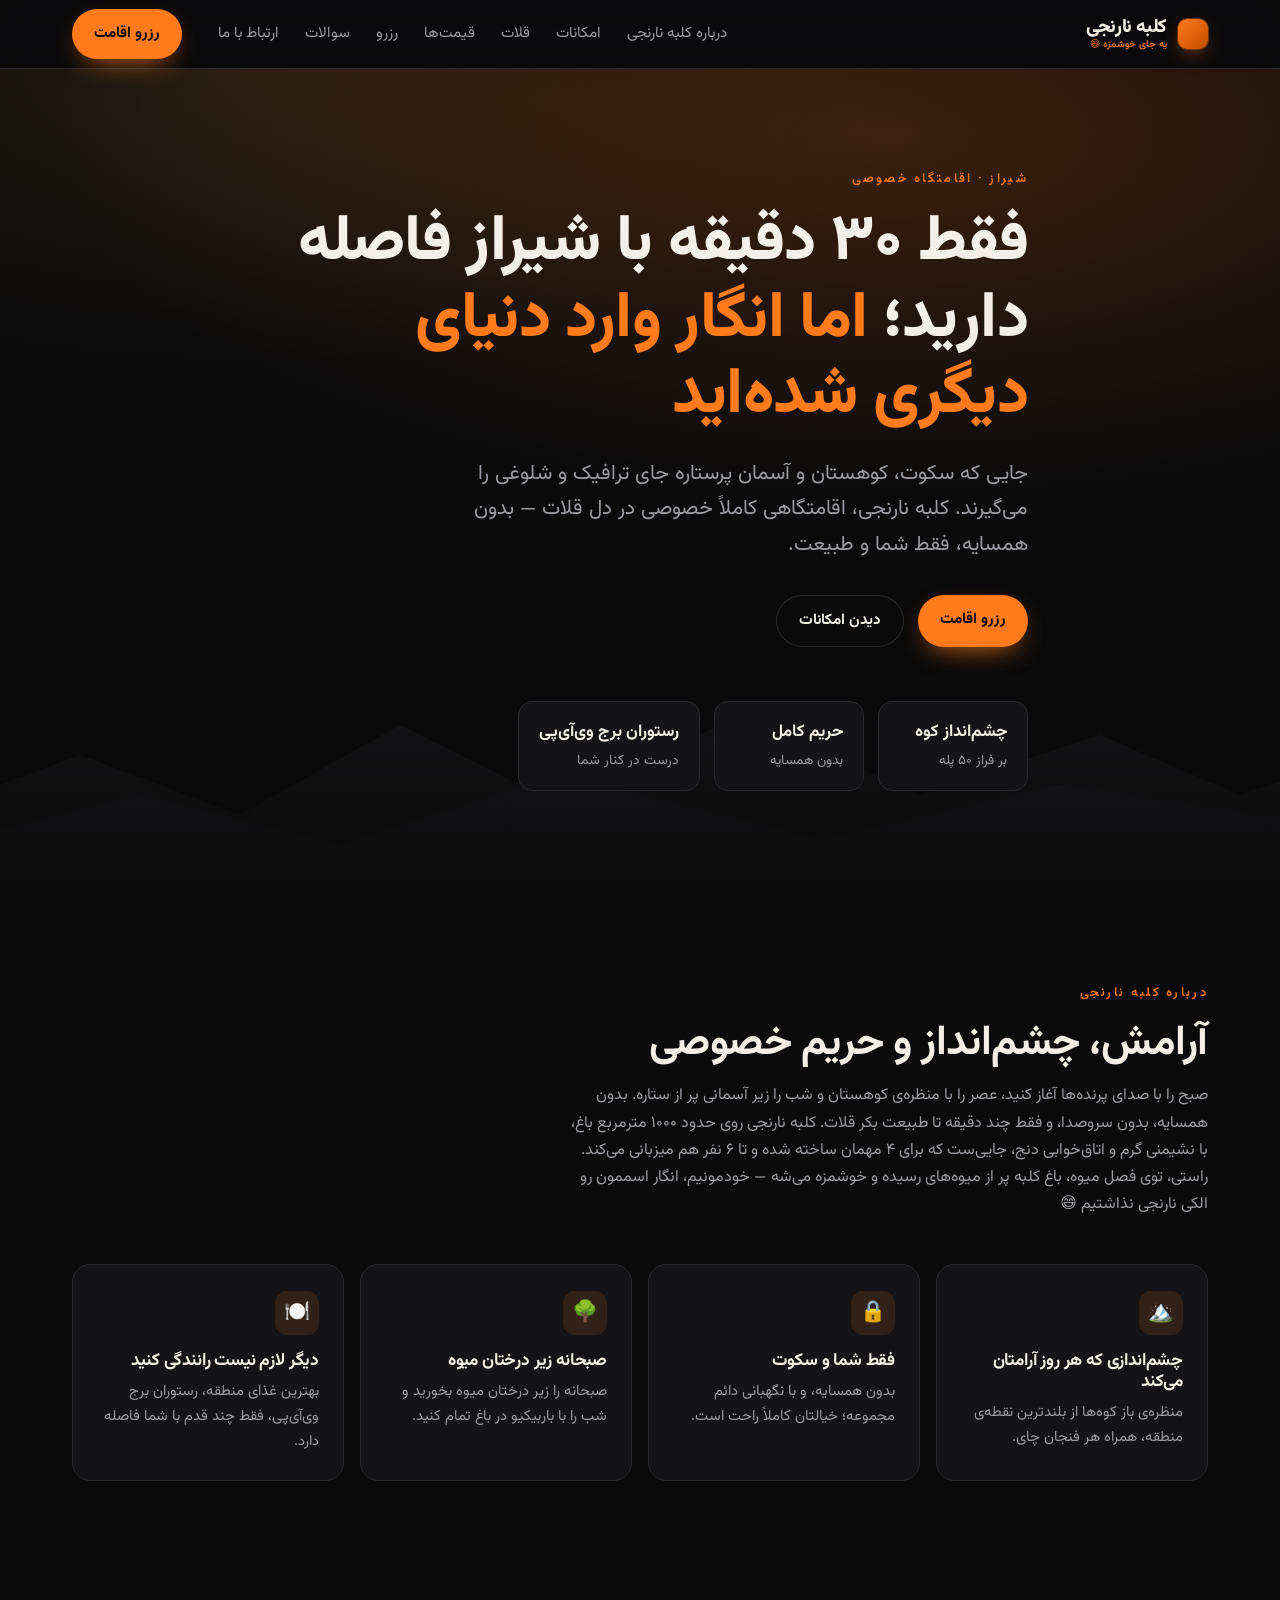
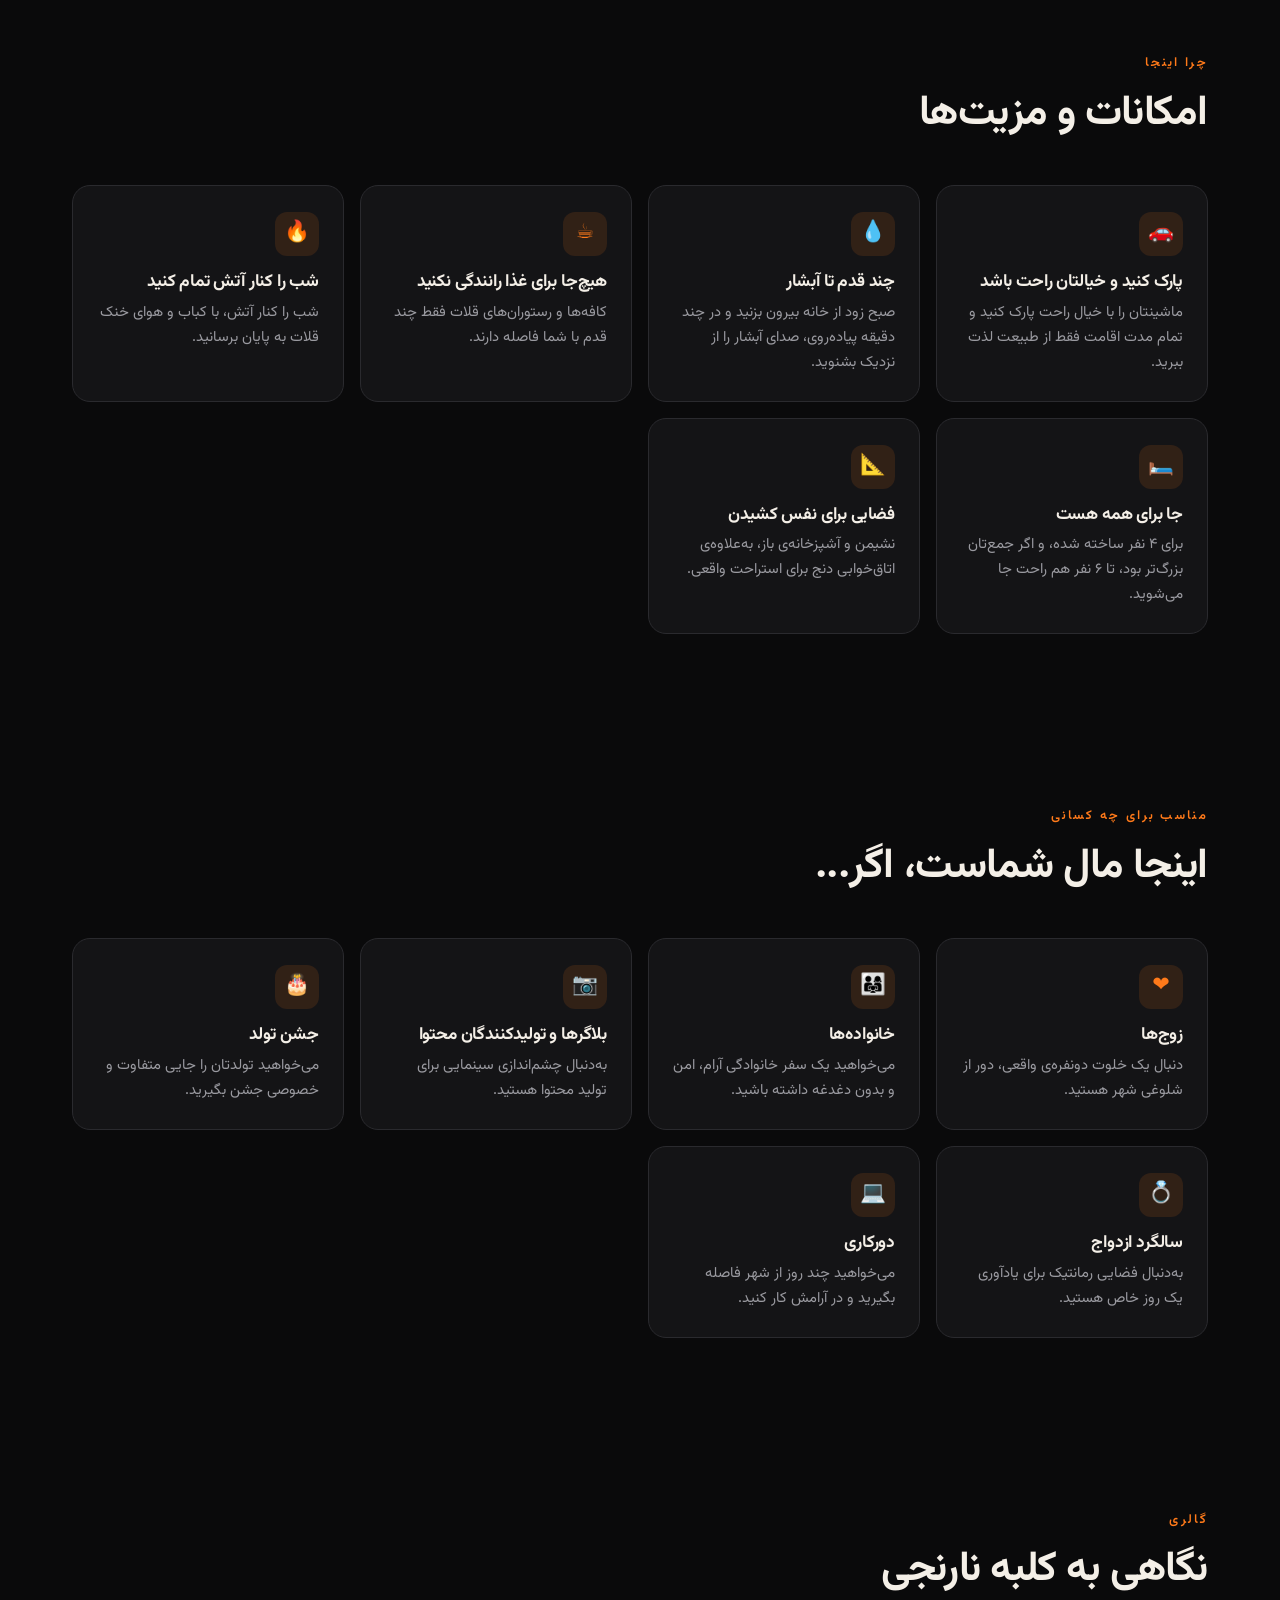
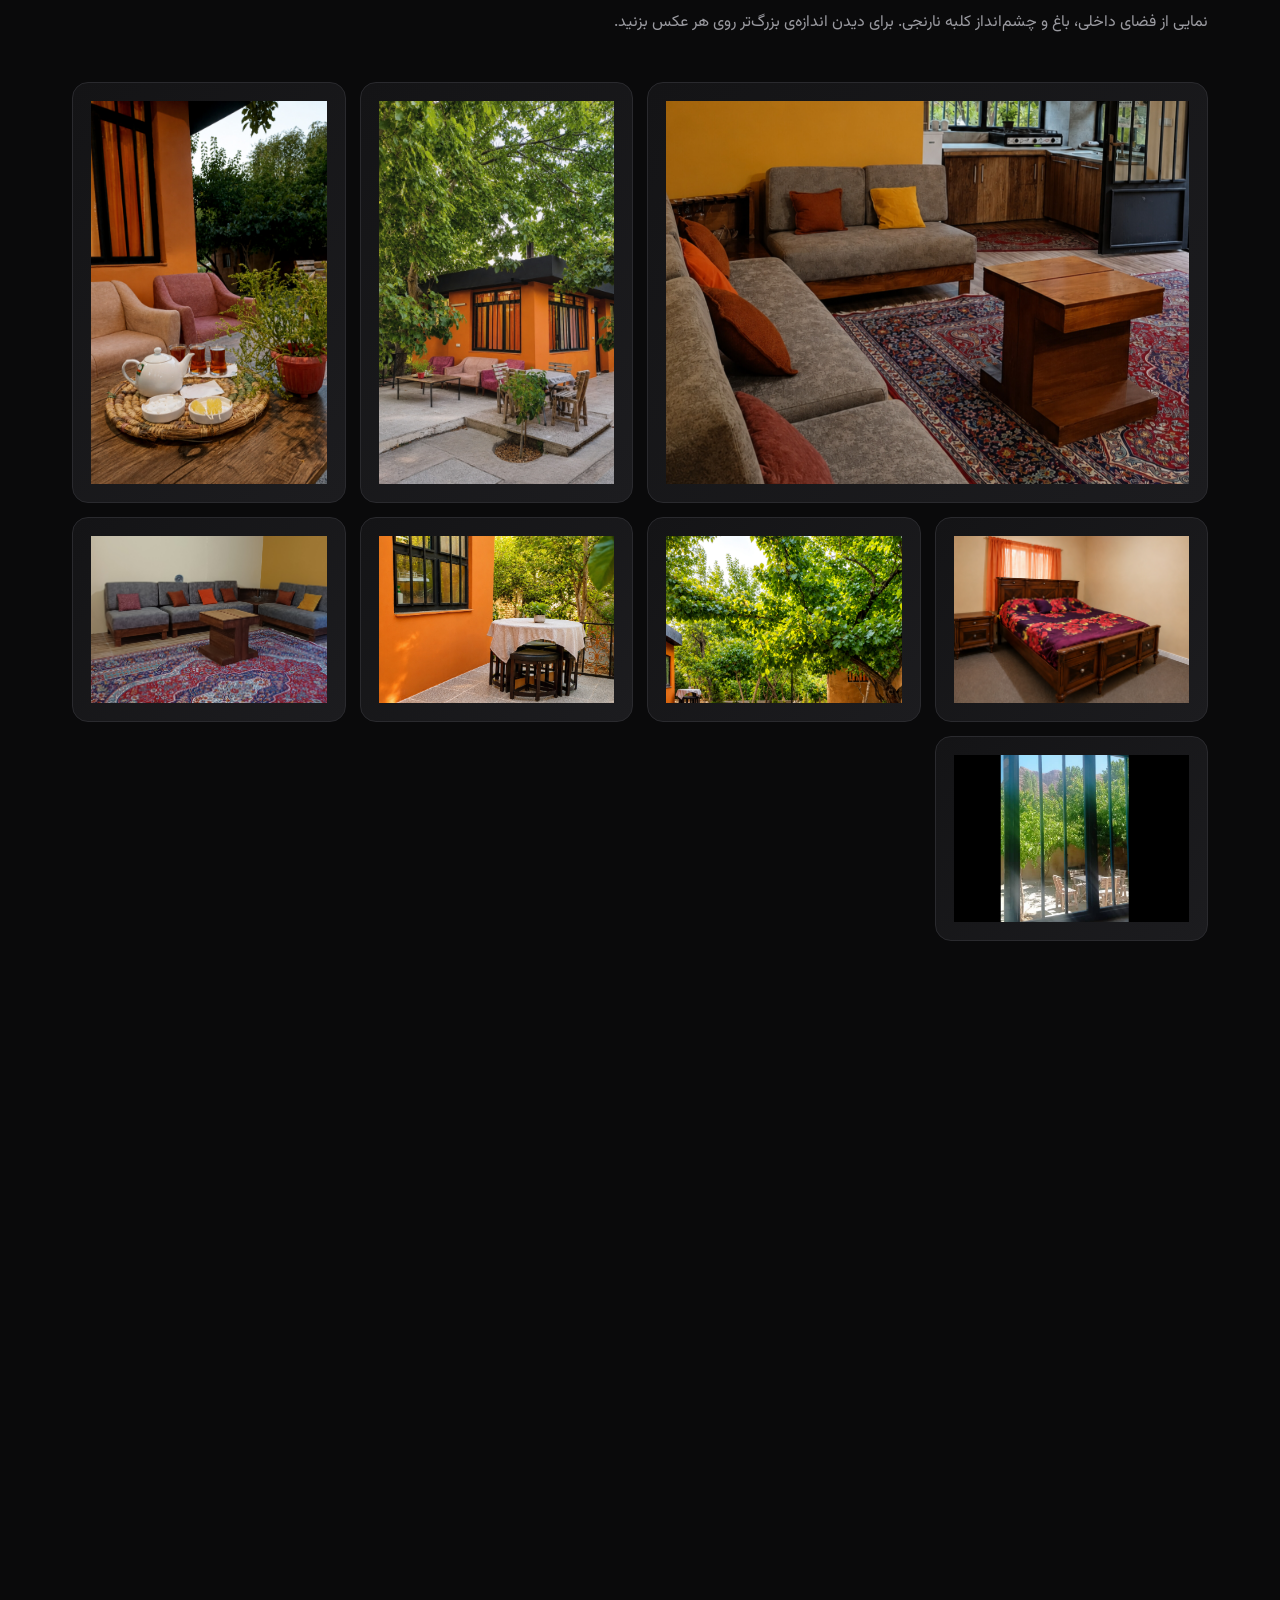
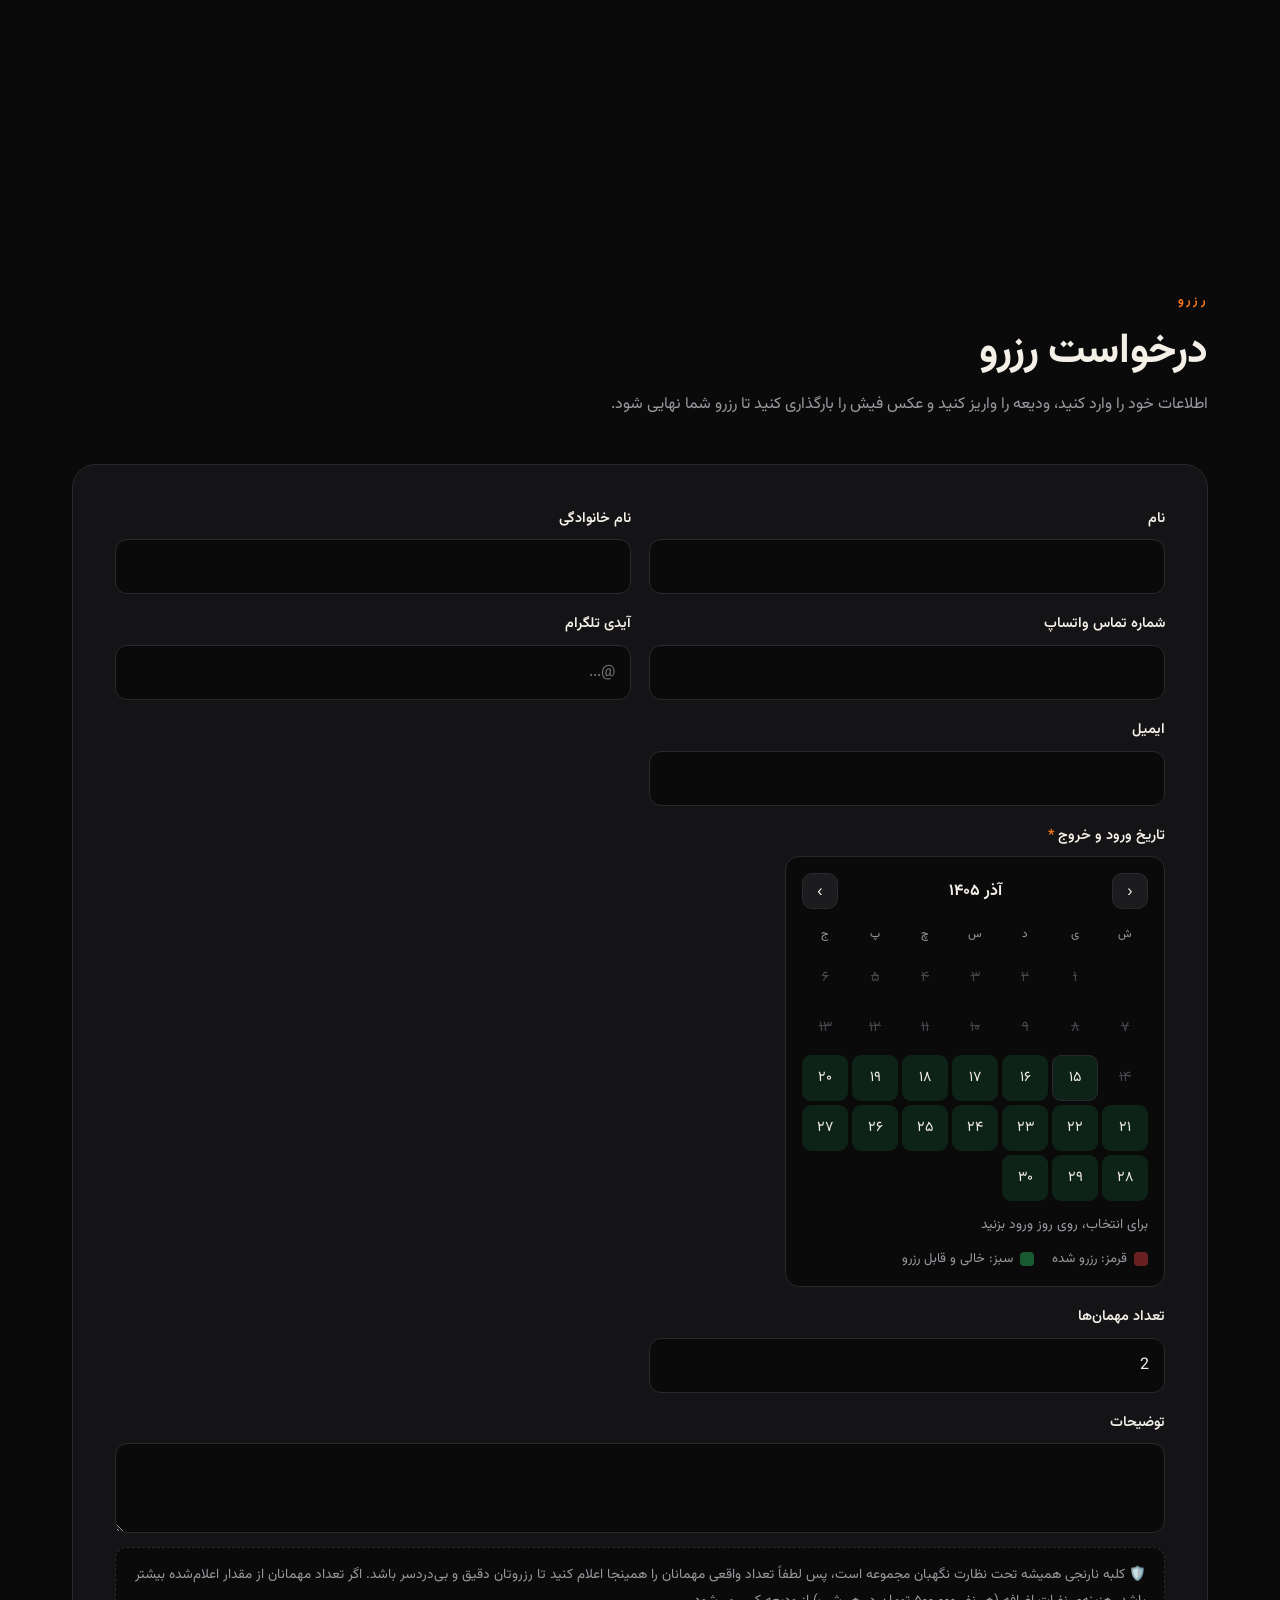
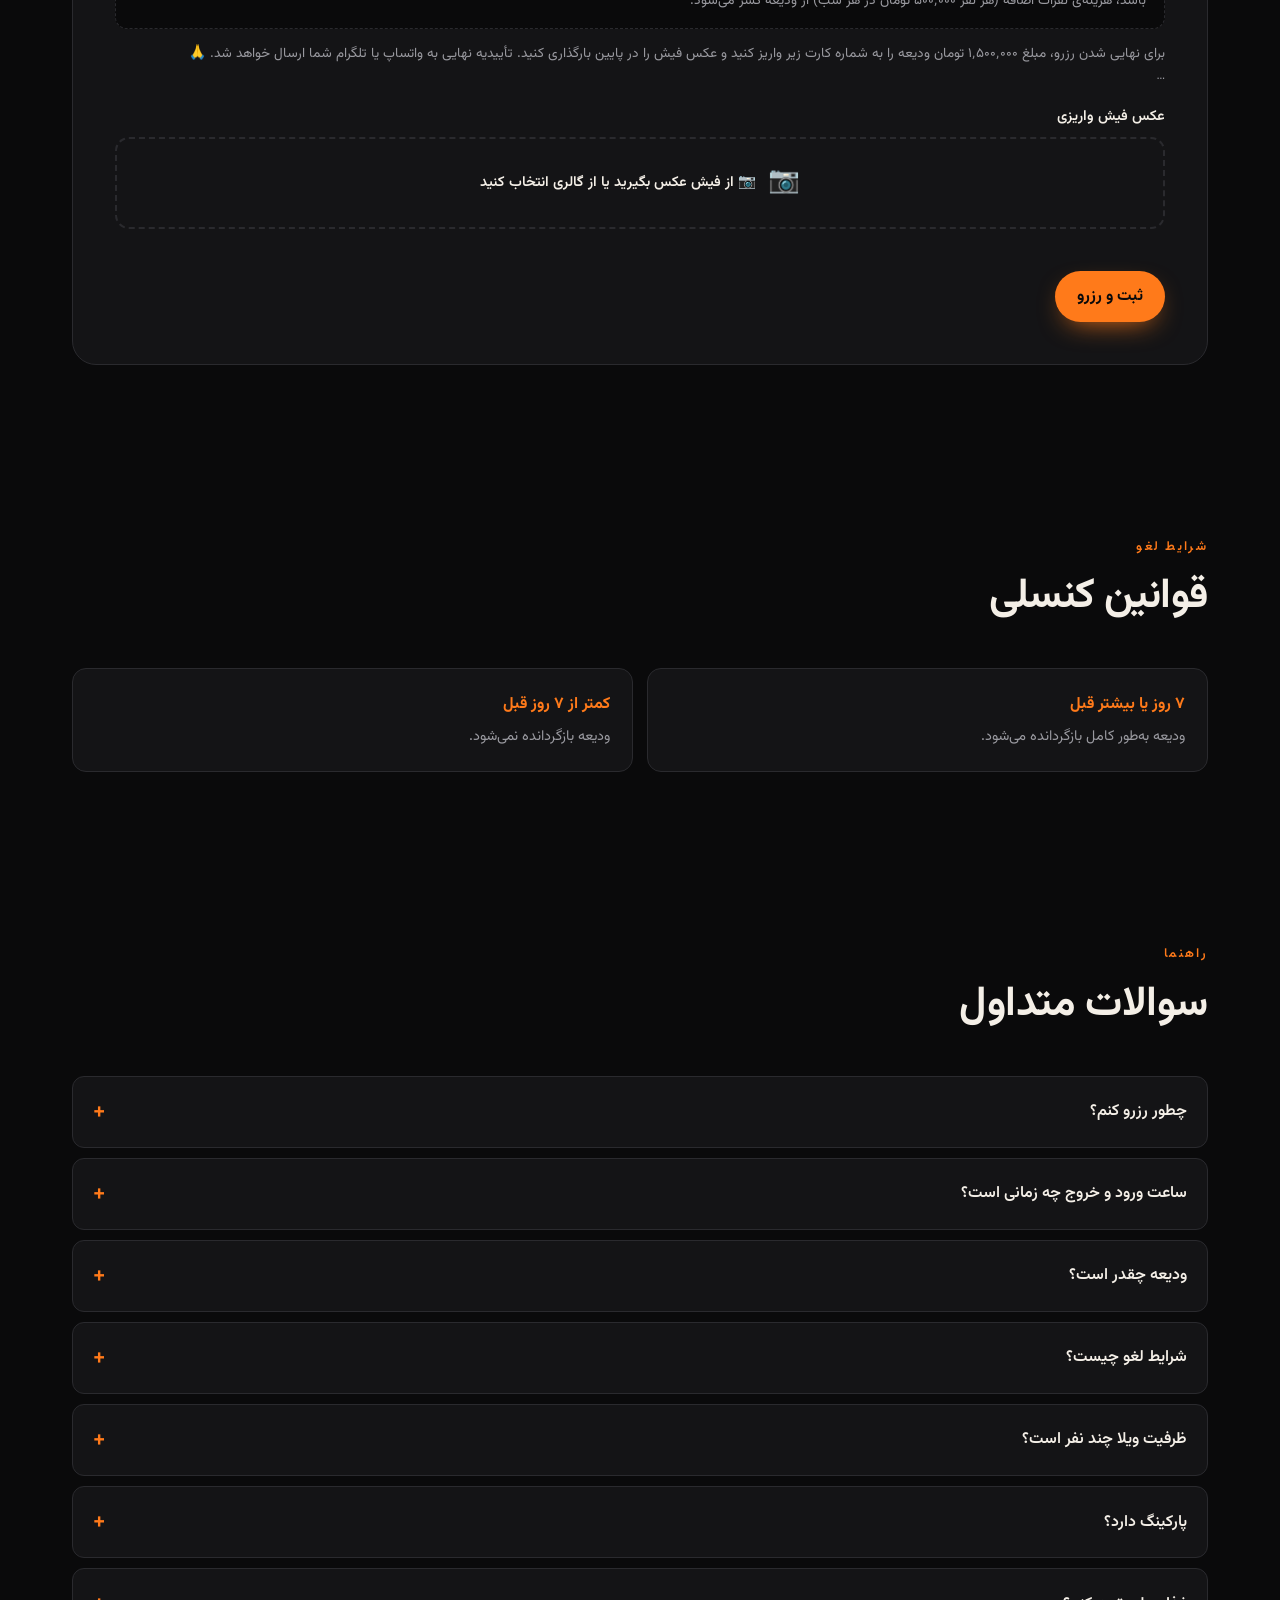
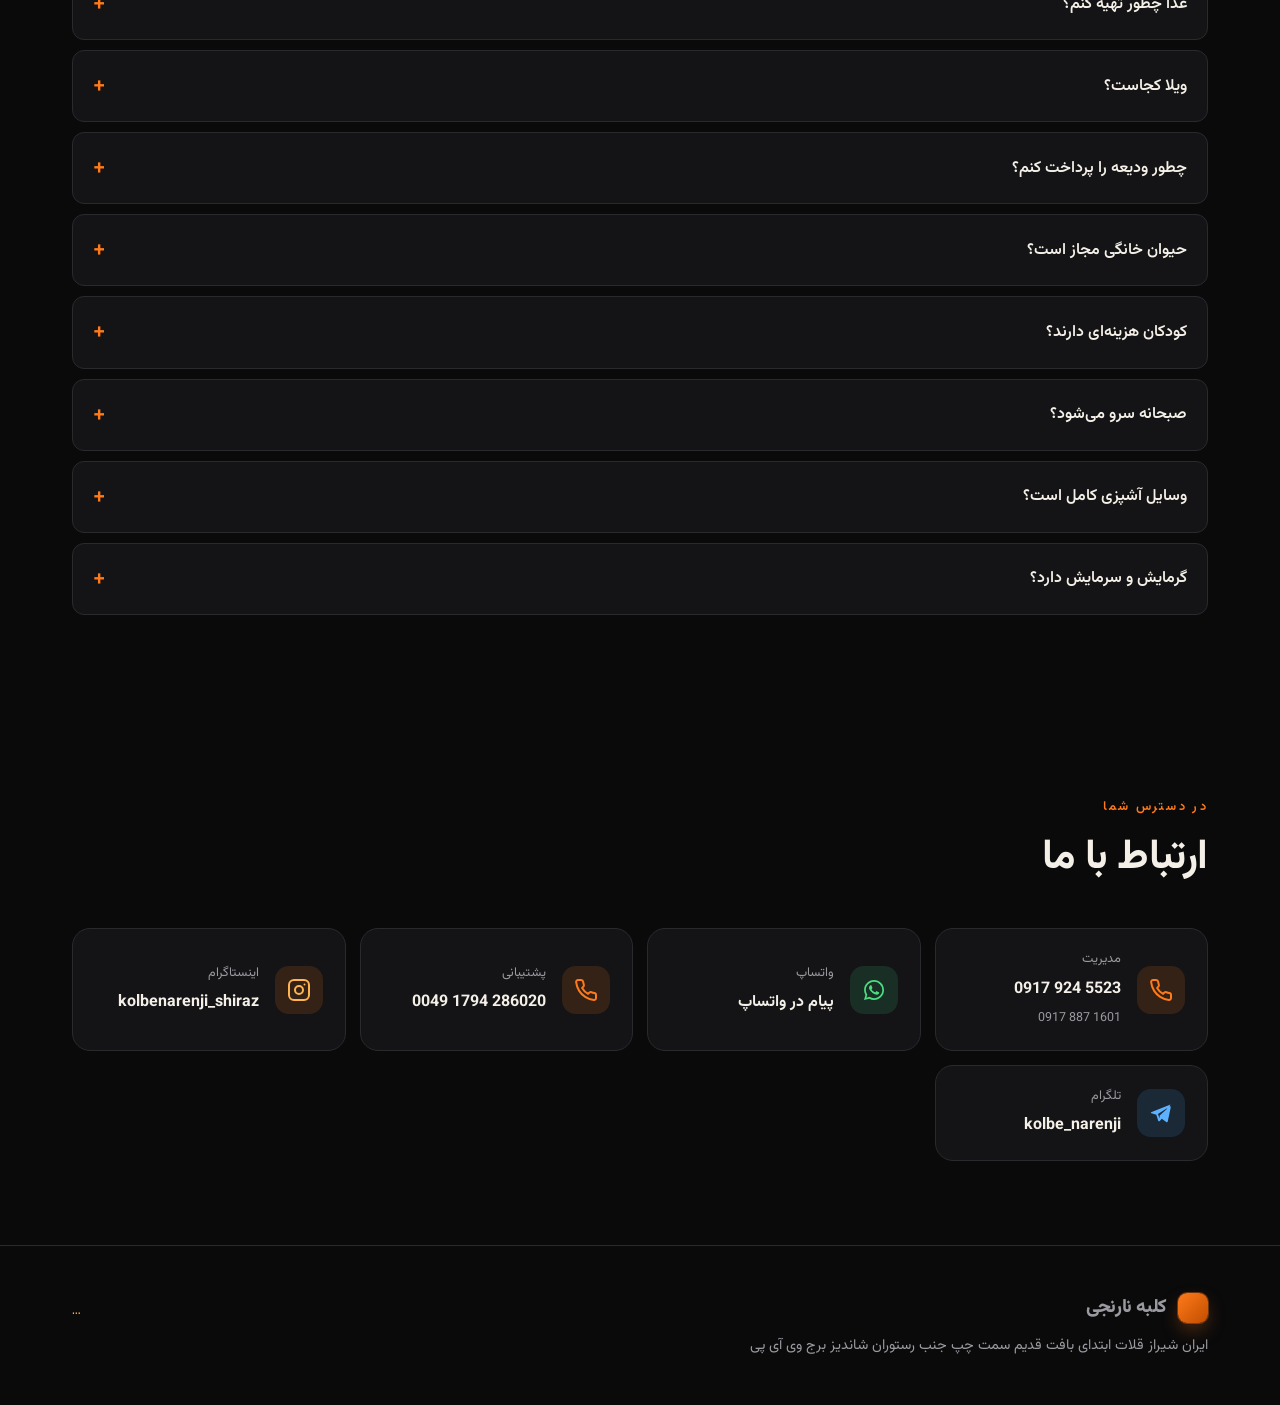
==== commit df551fd8: "Gastdaten schliessen: Belege, Uebergabefotos und das 6P-Dashboard Der eigentliche Fund lag nicht in " ====
--- a/index.html
+++ b/index.html
@@ -1229,7 +1229,11 @@
       const path=`r_${Date.now()}_${Math.random().toString(36).slice(2)}.${ext}`;
       const up=await sb.storage.from("receipts").upload(path, file, {upsert:false});
       if(up.error) throw up.error;
-      receiptUrl = sb.storage.from("receipts").getPublicUrl(path).data.publicUrl;
+      // Nur der Pfad wird gespeichert. Vorher stand hier die oeffentliche
+      // Adresse der Datei: wer sie hatte - und sie stand in receipt_url,
+      // das jeder lesen konnte - sah den Zahlungsbeleg eines fremden Gastes.
+      // admin.html macht daraus beim Anzeigen eine befristete Adresse.
+      receiptUrl = path;
     }
 
     const record = {
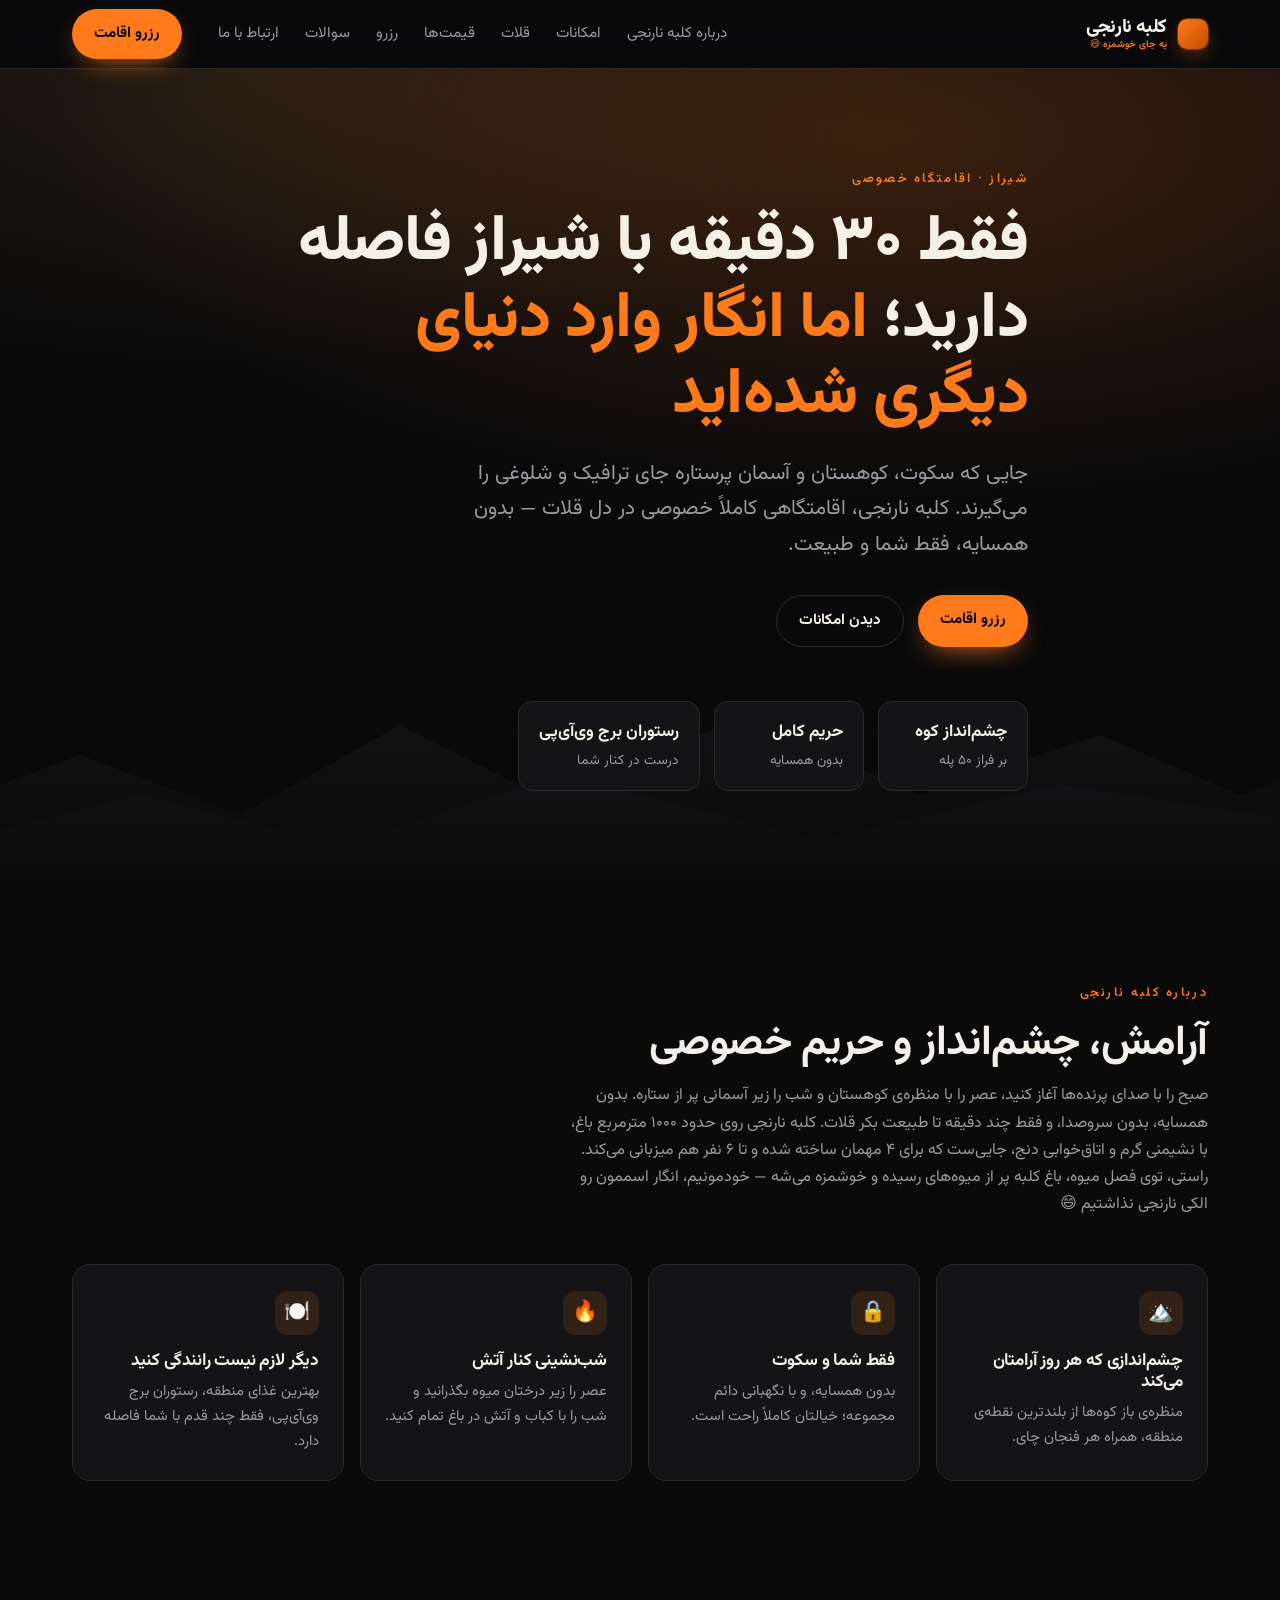
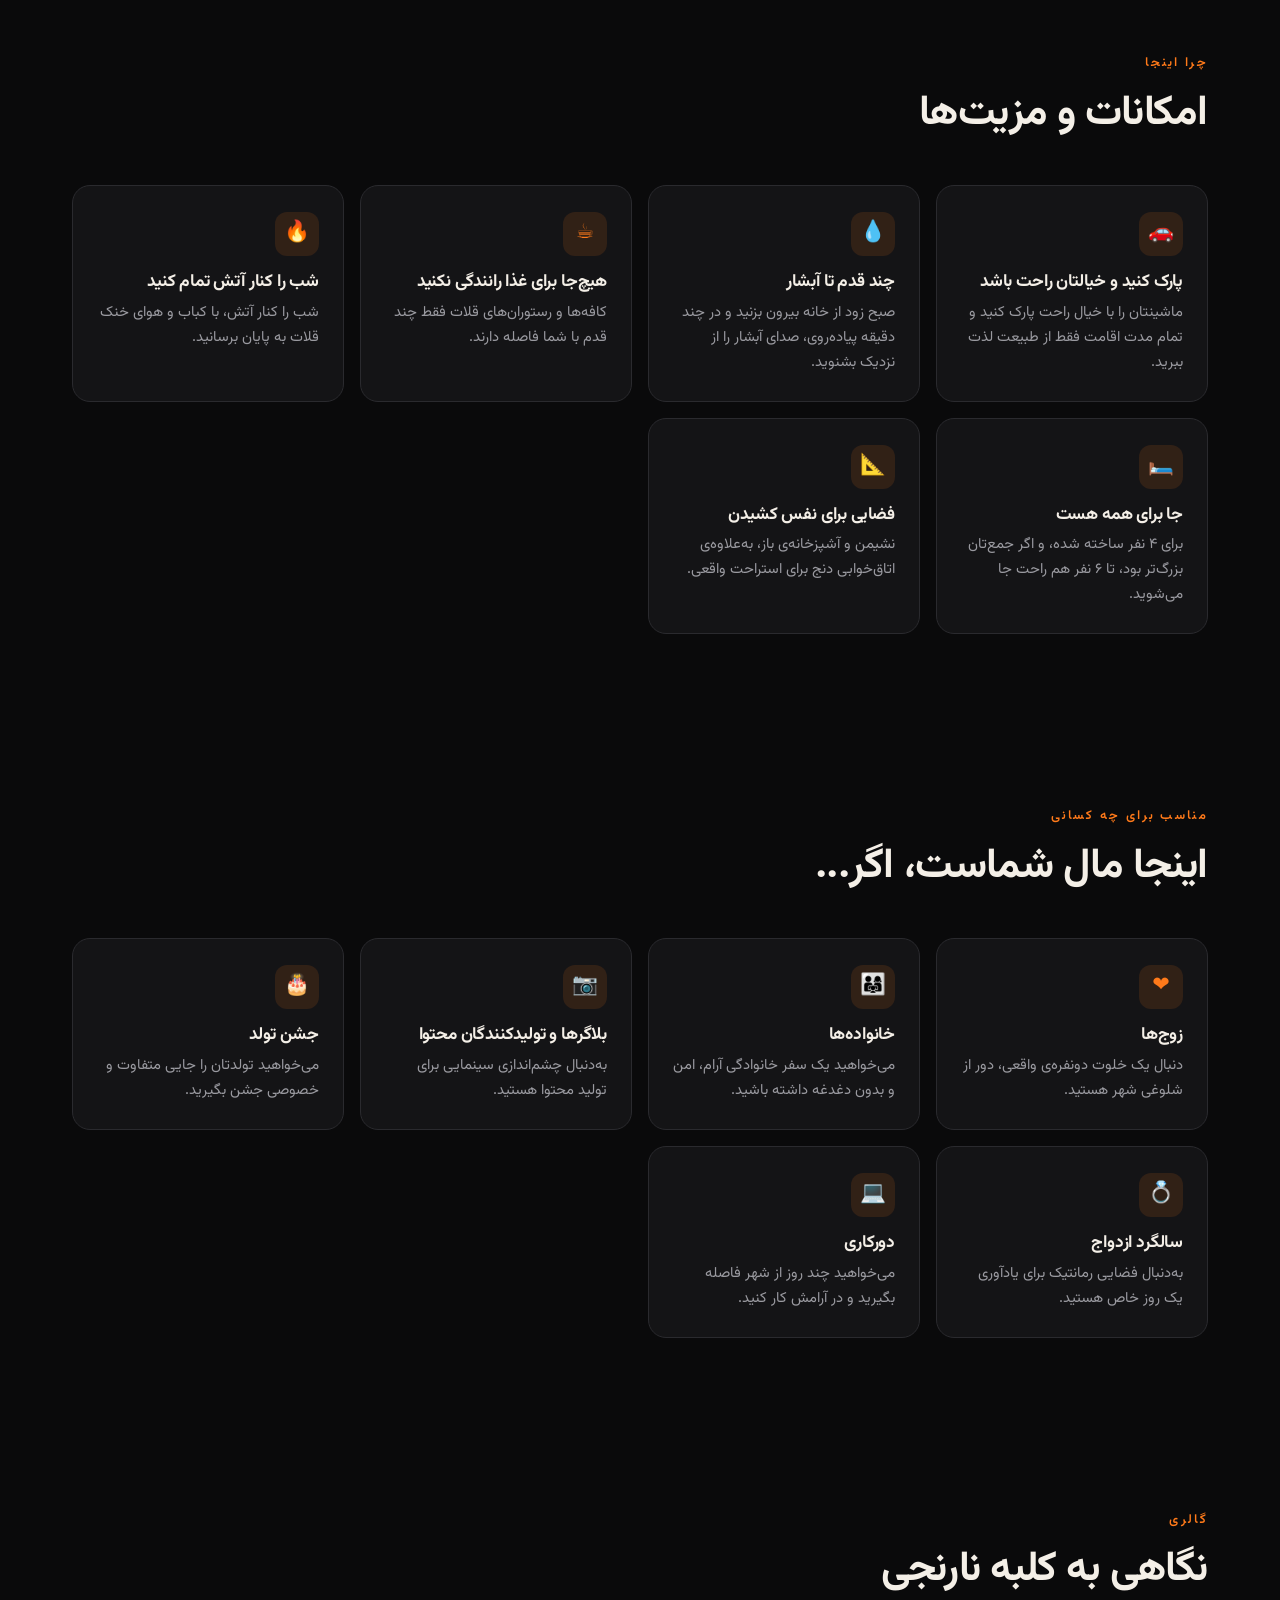
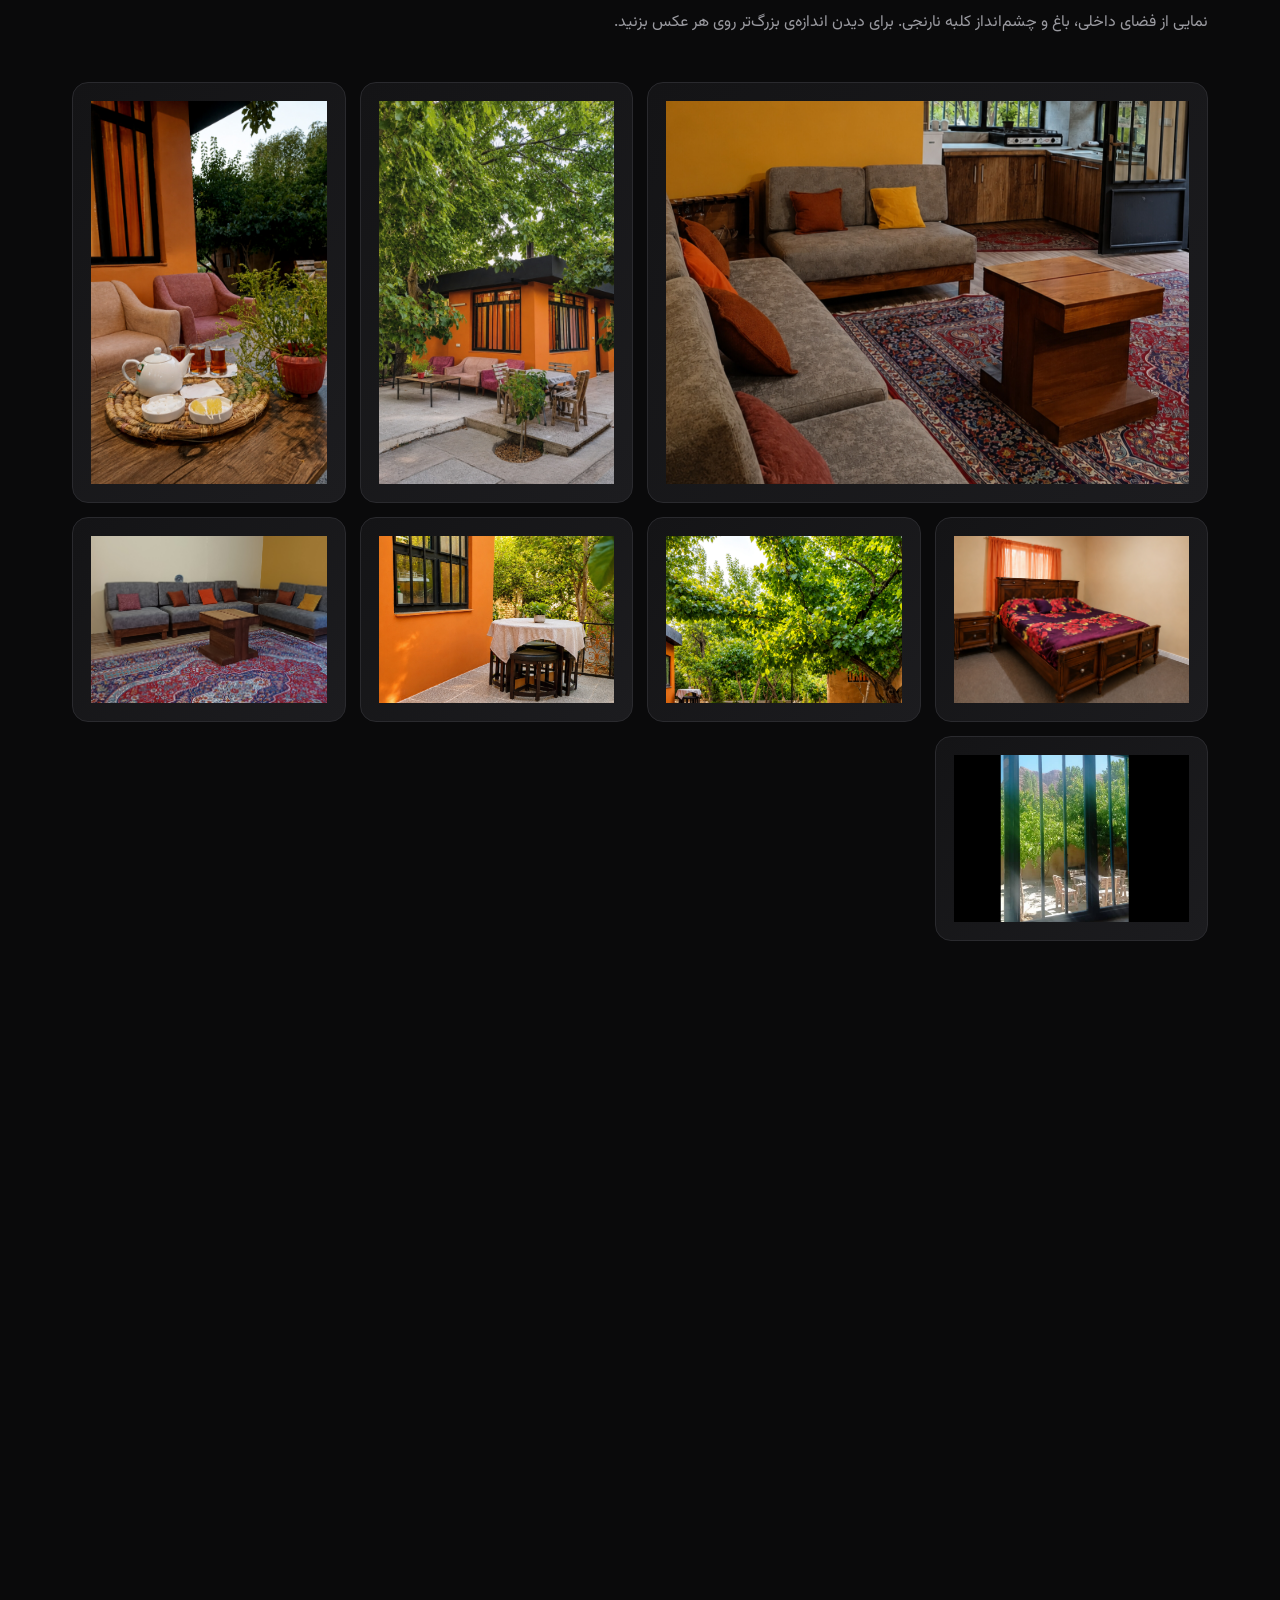
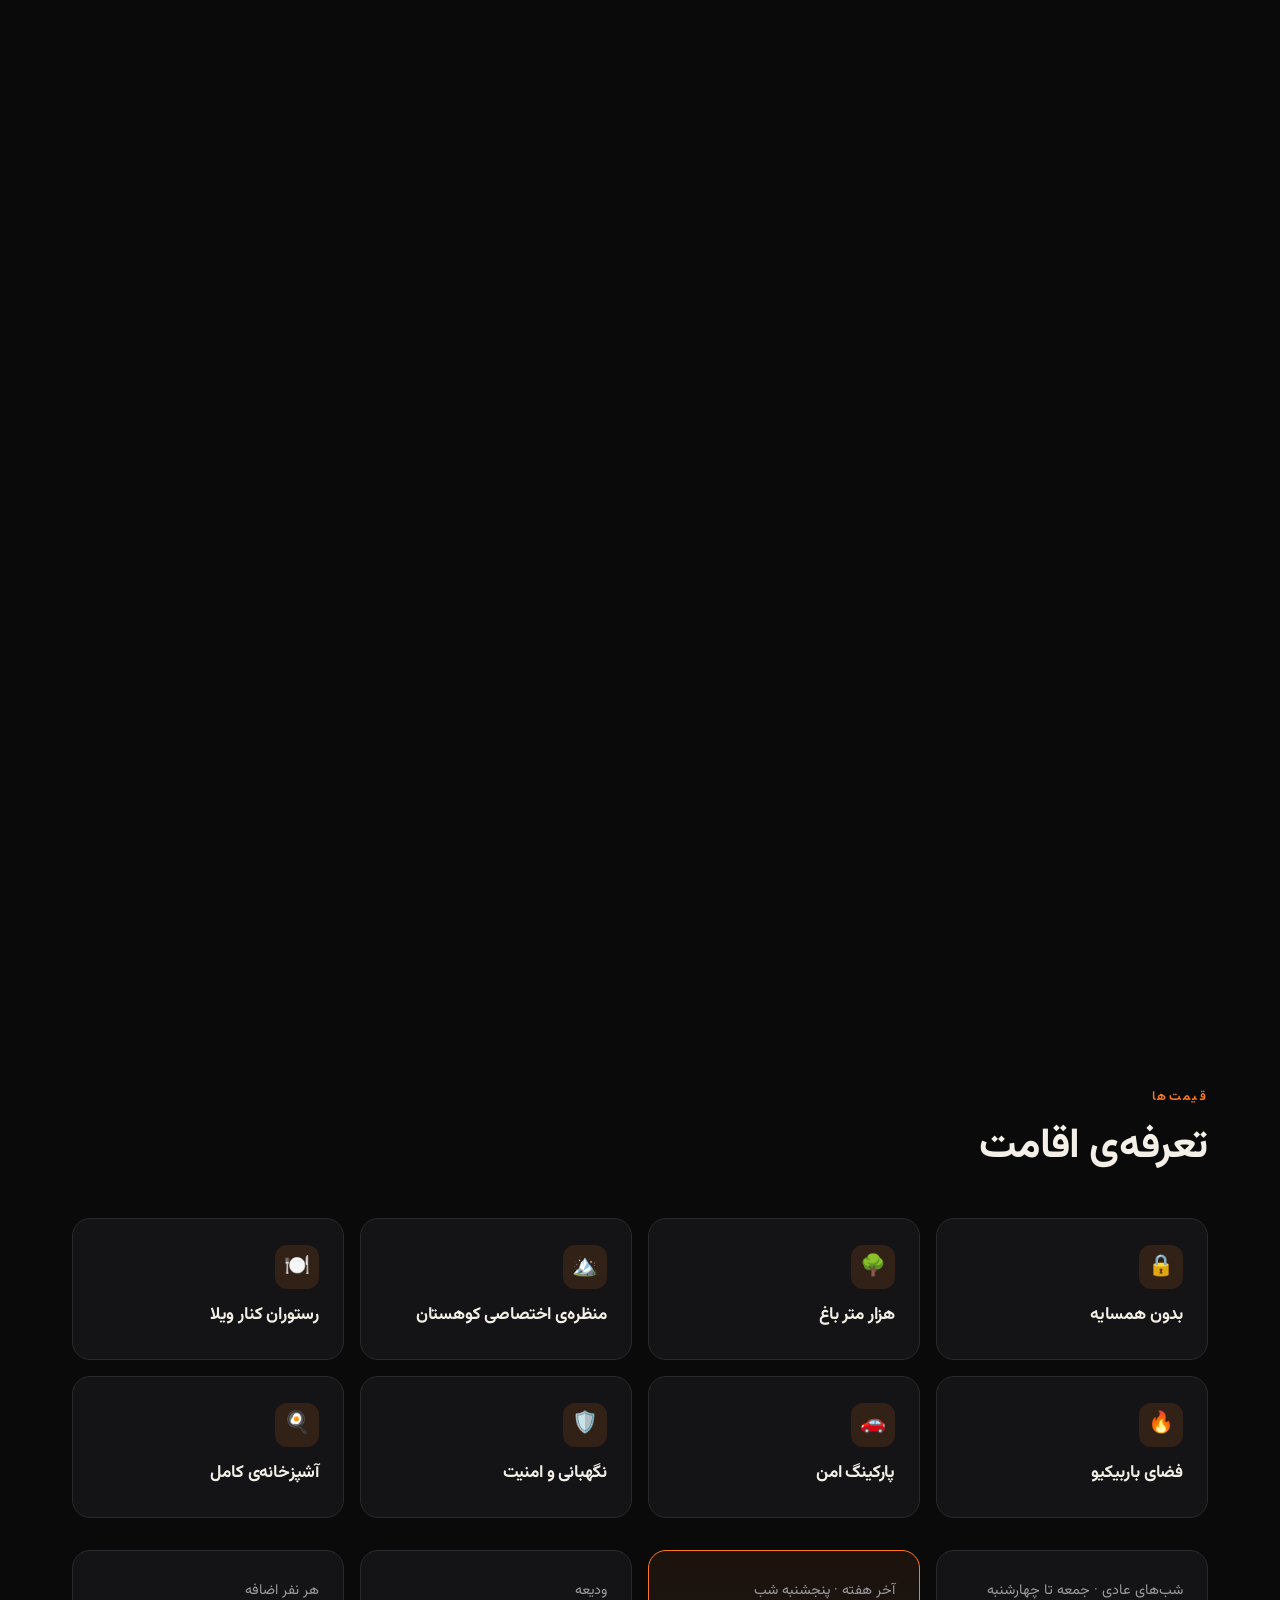
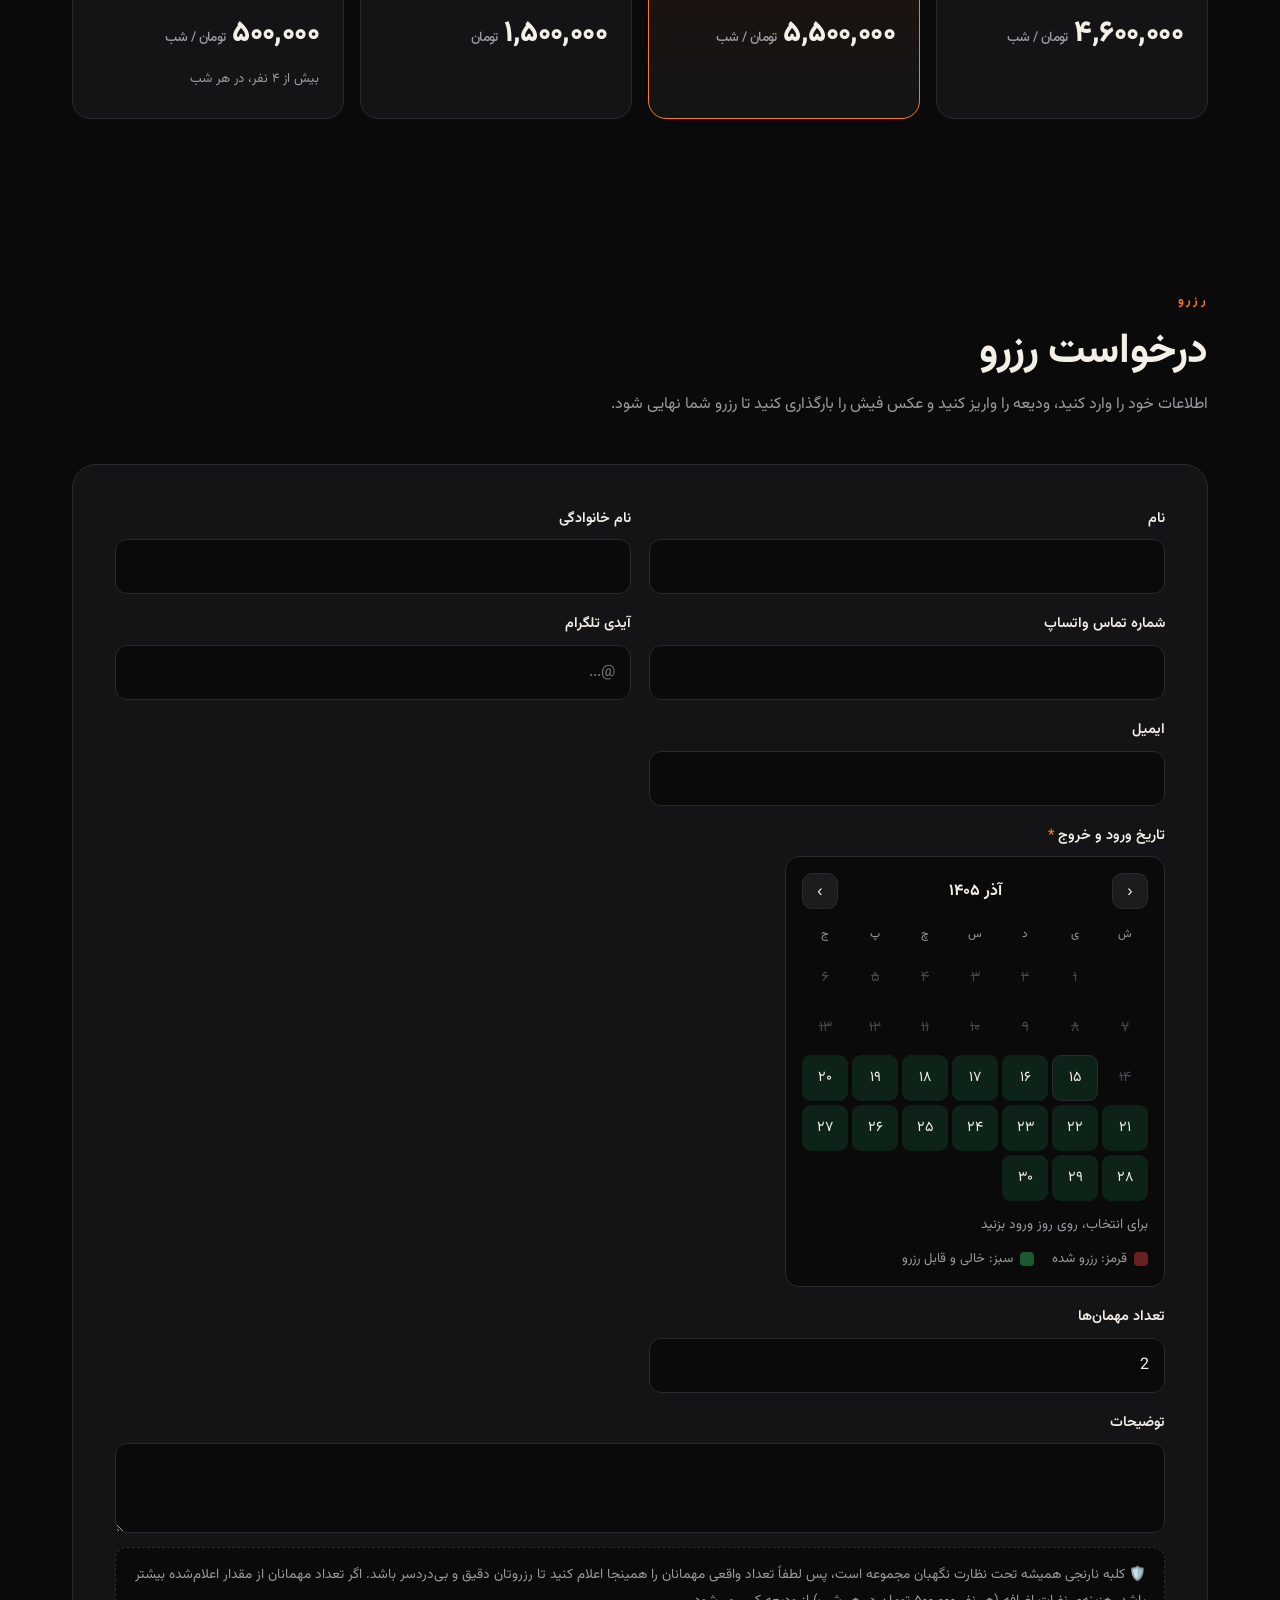
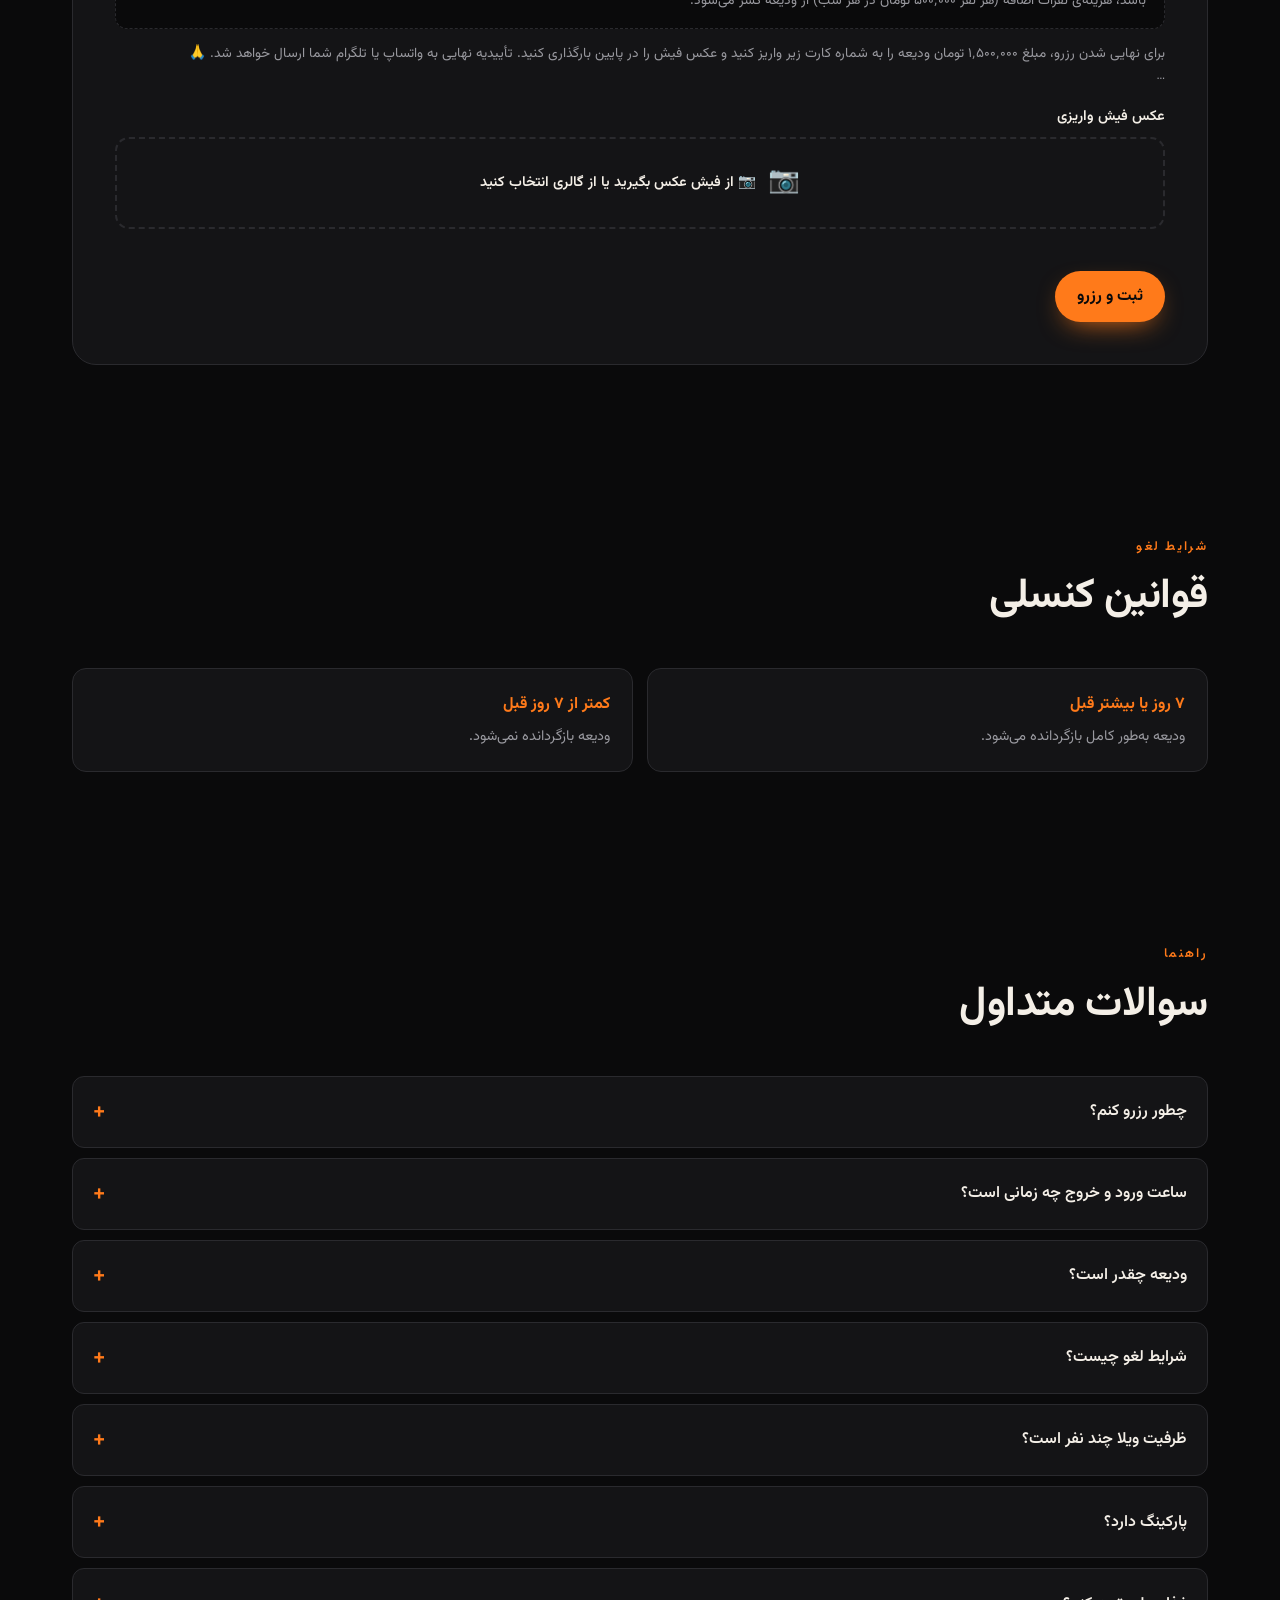
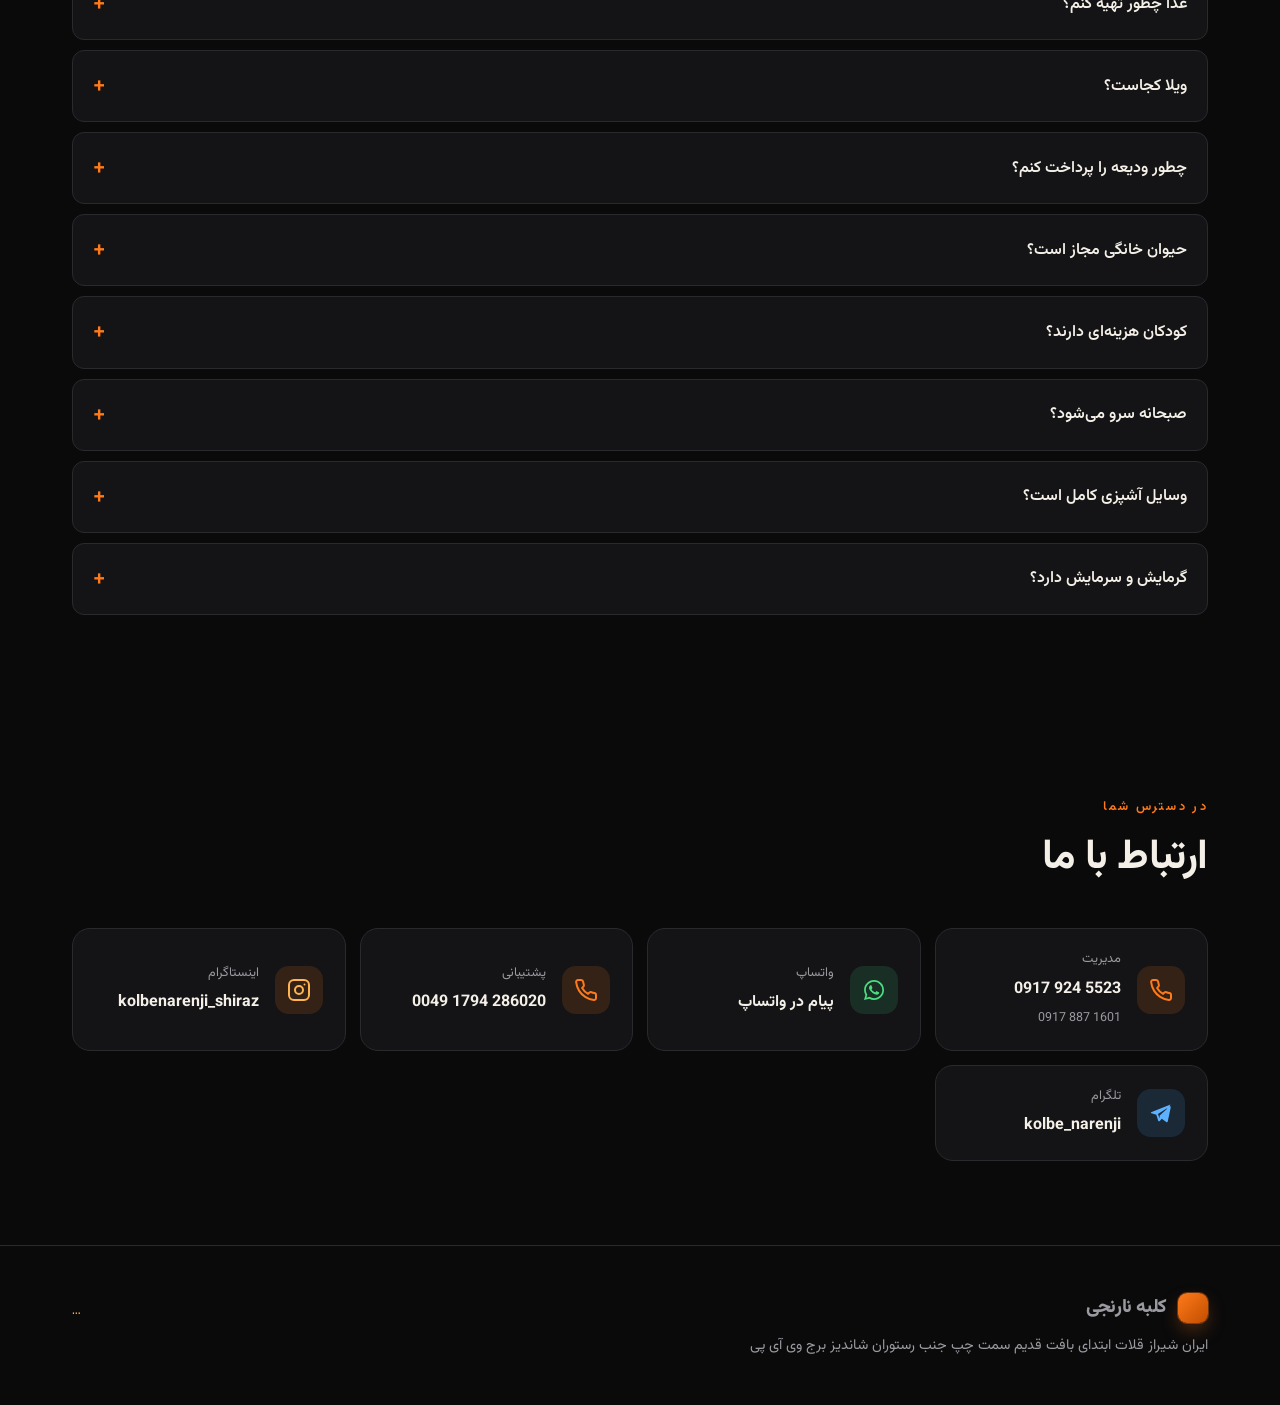
==== commit f1453e98: "Fruehstueck aus der Werbung auf der Seite nehmen Der Eigentuemer will nirgends mehr vom Fruehstueck " ====
--- a/index.html
+++ b/index.html
@@ -373,7 +373,7 @@
     <div class="grid">
       <div class="card"><div class="ico">🏔️</div><h3 data-i="a1_t">چشم‌اندازی که هر روز آرامتان می‌کند</h3><p data-i="a1_p">منظره‌ی باز کوه‌ها از بلندترین نقطه‌ی منطقه، همراه هر فنجان چای.</p></div>
       <div class="card"><div class="ico">🔒</div><h3 data-i="a2_t">فقط شما و سکوت</h3><p data-i="a2_p">بدون همسایه، و با نگهبانی دائم مجموعه؛ خیالتان کاملاً راحت است.</p></div>
-      <div class="card"><div class="ico">🌳</div><h3 data-i="a3_t">صبحانه زیر درختان میوه</h3><p data-i="a3_p">صبحانه را زیر درختان میوه بخورید و شب را با باربیکیو در باغ تمام کنید.</p></div>
+      <div class="card"><div class="ico">🔥</div><h3 data-i="a3_t">شب‌نشینی کنار آتش</h3><p data-i="a3_p">عصر را زیر درختان میوه بگذرانید و شب را با کباب و آتش در باغ تمام کنید.</p></div>
       <div class="card"><div class="ico">🍽️</div><h3 data-i="a4_t">دیگر لازم نیست رانندگی کنید</h3><p data-i="a4_p">بهترین غذای منطقه، رستوران برج وی‌آی‌پی، فقط چند قدم با شما فاصله دارد.</p></div>
     </div>
   </div>
@@ -485,7 +485,7 @@
       </div>
       <div class="card">
         <div style="color:var(--orange);letter-spacing:2px;margin-bottom:10px">★★★★★</div>
-        <p data-i="test5_p" style="color:var(--text);margin-bottom:12px">«چشم‌انداز کوهش عالی بود، صبحونه رو هم زیر درختای باغ خوردیم.»</p>
+        <p data-i="test5_p" style="color:var(--text);margin-bottom:12px">«چشم‌انداز کوهش عالی بود، شب‌ها هم زیر درختای باغ می‌نشستیم.»</p>
         <p data-i="test5_n" style="color:var(--muted);font-size:.85rem">امیر، تهران</p>
       </div>
     </div>
@@ -760,7 +760,7 @@
     about_text:"صبح را با صدای پرنده‌ها آغاز کنید، عصر را با منظره‌ی کوهستان و شب را زیر آسمانی پر از ستاره. بدون همسایه، بدون سروصدا، و فقط چند دقیقه تا طبیعت بکر قلات. کلبه نارنجی روی حدود ۱۰۰۰ مترمربع باغ، با نشیمنی گرم و اتاق‌خوابی دنج، جایی‌ست که برای ۴ مهمان ساخته شده و تا ۶ نفر هم میزبانی می‌کند. راستی، توی فصل میوه، باغ کلبه پر از میوه‌های رسیده و خوشمزه می‌شه — خودمونیم، انگار اسممون رو الکی نارنجی نذاشتیم 😄",
     a1_t:"چشم‌اندازی که هر روز آرامتان می‌کند", a1_p:"منظره‌ی باز کوه‌ها از بلندترین نقطه‌ی منطقه، همراه هر فنجان چای.",
     a2_t:"فقط شما و سکوت", a2_p:"بدون همسایه، و با نگهبانی دائم مجموعه؛ خیالتان کاملاً راحت است.",
-    a3_t:"صبحانه زیر درختان میوه", a3_p:"صبحانه را زیر درختان میوه بخورید و شب را با باربیکیو در باغ تمام کنید.",
+    a3_t:"شب‌نشینی کنار آتش", a3_p:"عصر را زیر درختان میوه بگذرانید و شب را با کباب و آتش در باغ تمام کنید.",
     a4_t:"دیگر لازم نیست رانندگی کنید", a4_p:"بهترین غذای منطقه، رستوران برج وی‌آی‌پی، فقط چند قدم با شما فاصله دارد.",
     amen_eyebrow:"چرا اینجا", amen_title:"امکانات و مزیت‌ها",
     m1_t:"پارک کنید و خیالتان راحت باشد", m1_p:"ماشینتان را با خیال راحت پارک کنید و تمام مدت اقامت فقط از طبیعت لذت ببرید.",
@@ -784,7 +784,7 @@
     test2_p:"«شب فوق‌العاده آرامی داشتیم.»", test2_n:"ندا، تهران",
     test3_p:"«از عکس‌ها خیلی قشنگ‌تر بود.»", test3_n:"علی، شیراز",
     test4_p:"«دور آتیش نشستیم و باربیکیو زدیم؛ حسابی بهمون خوش گذشت.»", test4_n:"سارا، اصفهان",
-    test5_p:"«چشم‌انداز کوهش عالی بود، صبحونه رو هم زیر درختای باغ خوردیم.»", test5_n:"امیر، تهران",
+    test5_p:"«چشم‌انداز کوهش عالی بود، شب‌ها هم زیر درختای باغ می‌نشستیم.»", test5_n:"امیر، تهران",
     price_eyebrow:"قیمت‌ها", price_title:"تعرفه‌ی اقامت",
     val1_t:"بدون همسایه", val2_t:"هزار متر باغ", val3_t:"منظره‌ی اختصاصی کوهستان", val4_t:"رستوران کنار ویلا",
     val5_t:"فضای باربیکیو", val6_t:"پارکینگ امن", val7_t:"نگهبانی و امنیت", val8_t:"آشپزخانه‌ی کامل",
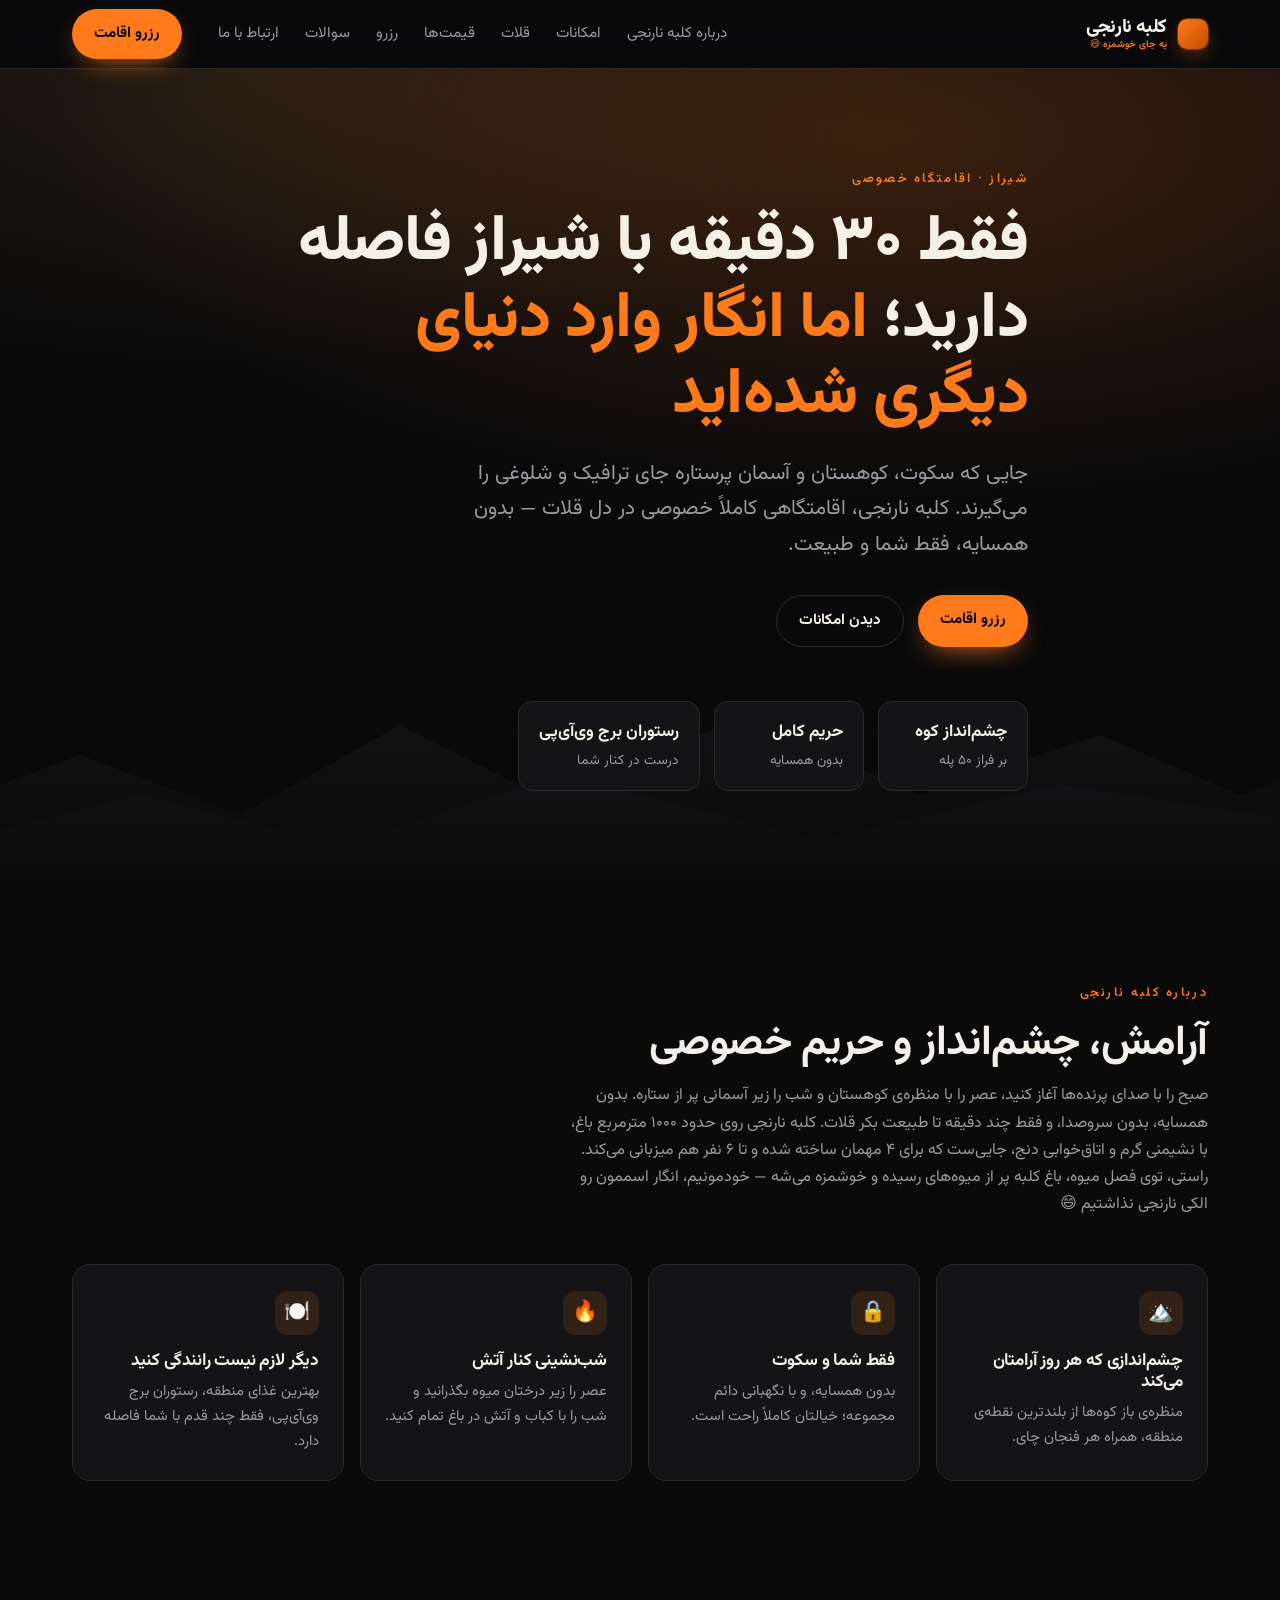
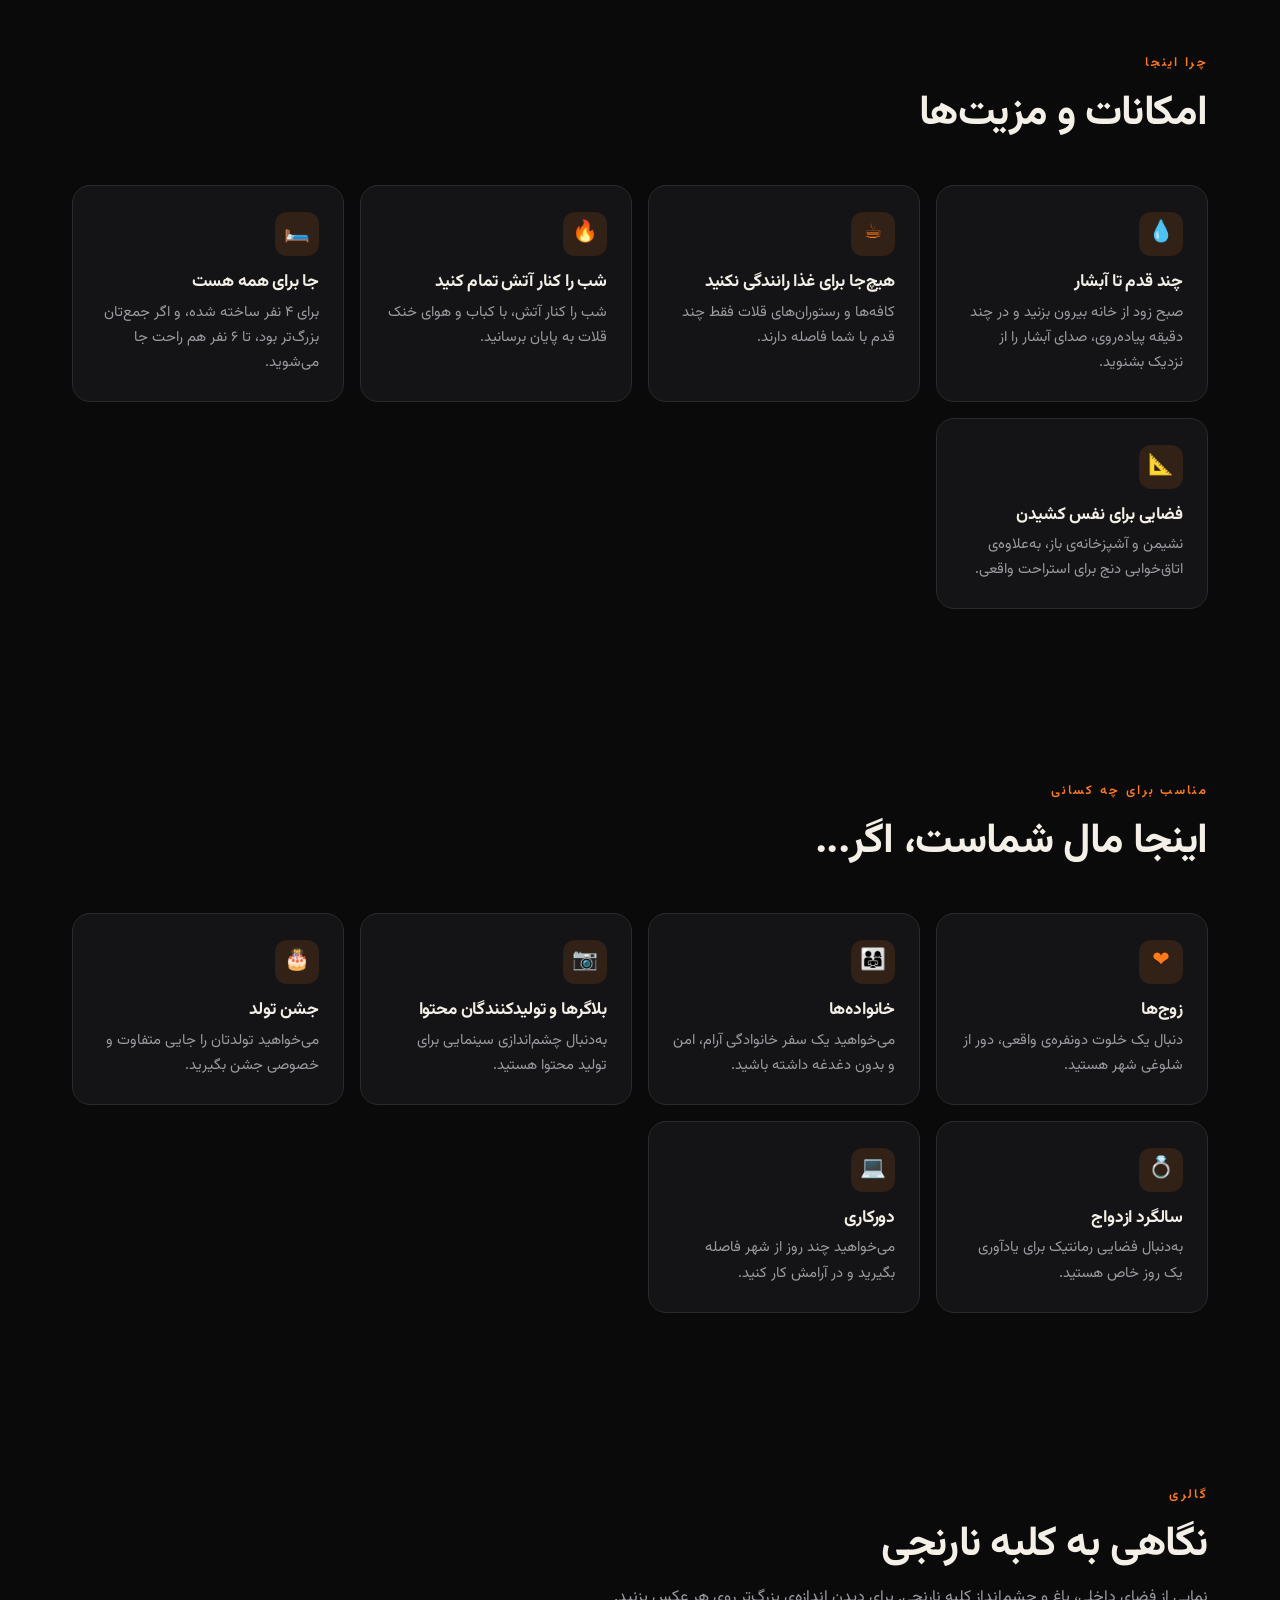
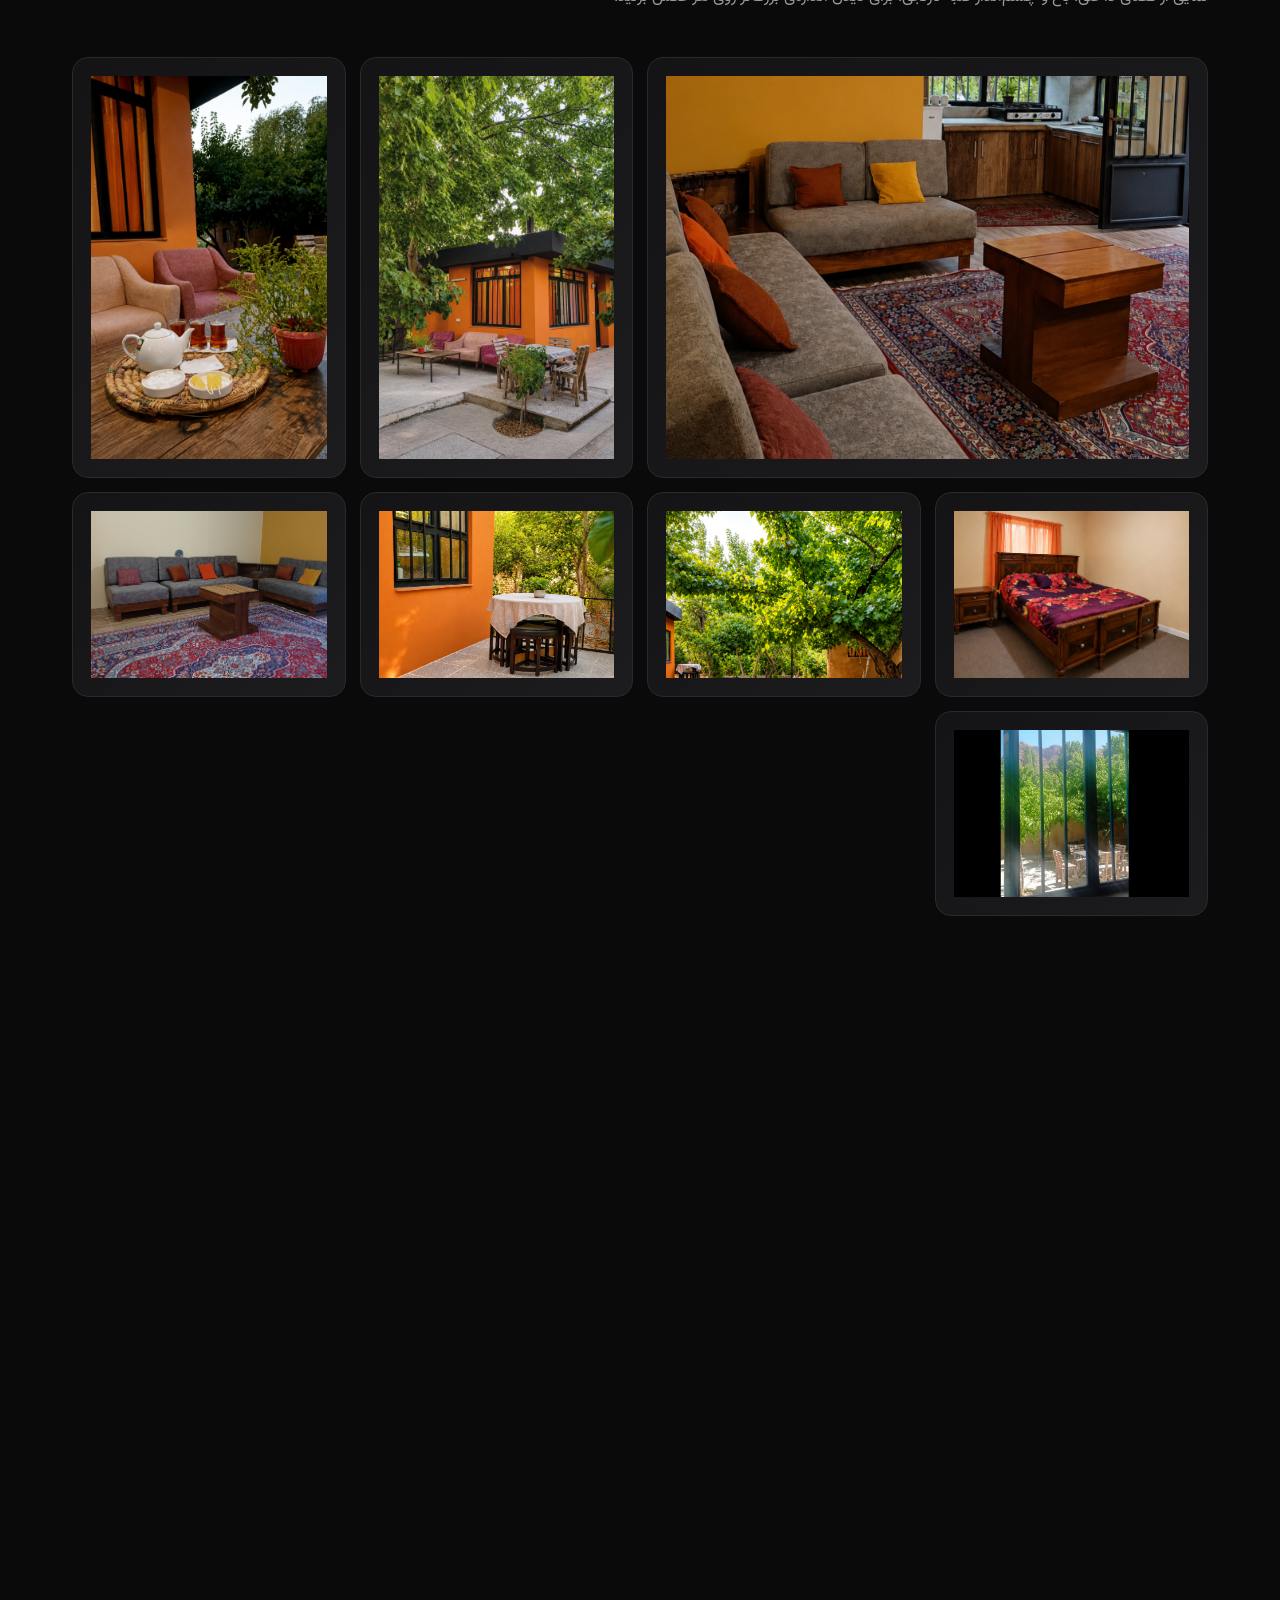
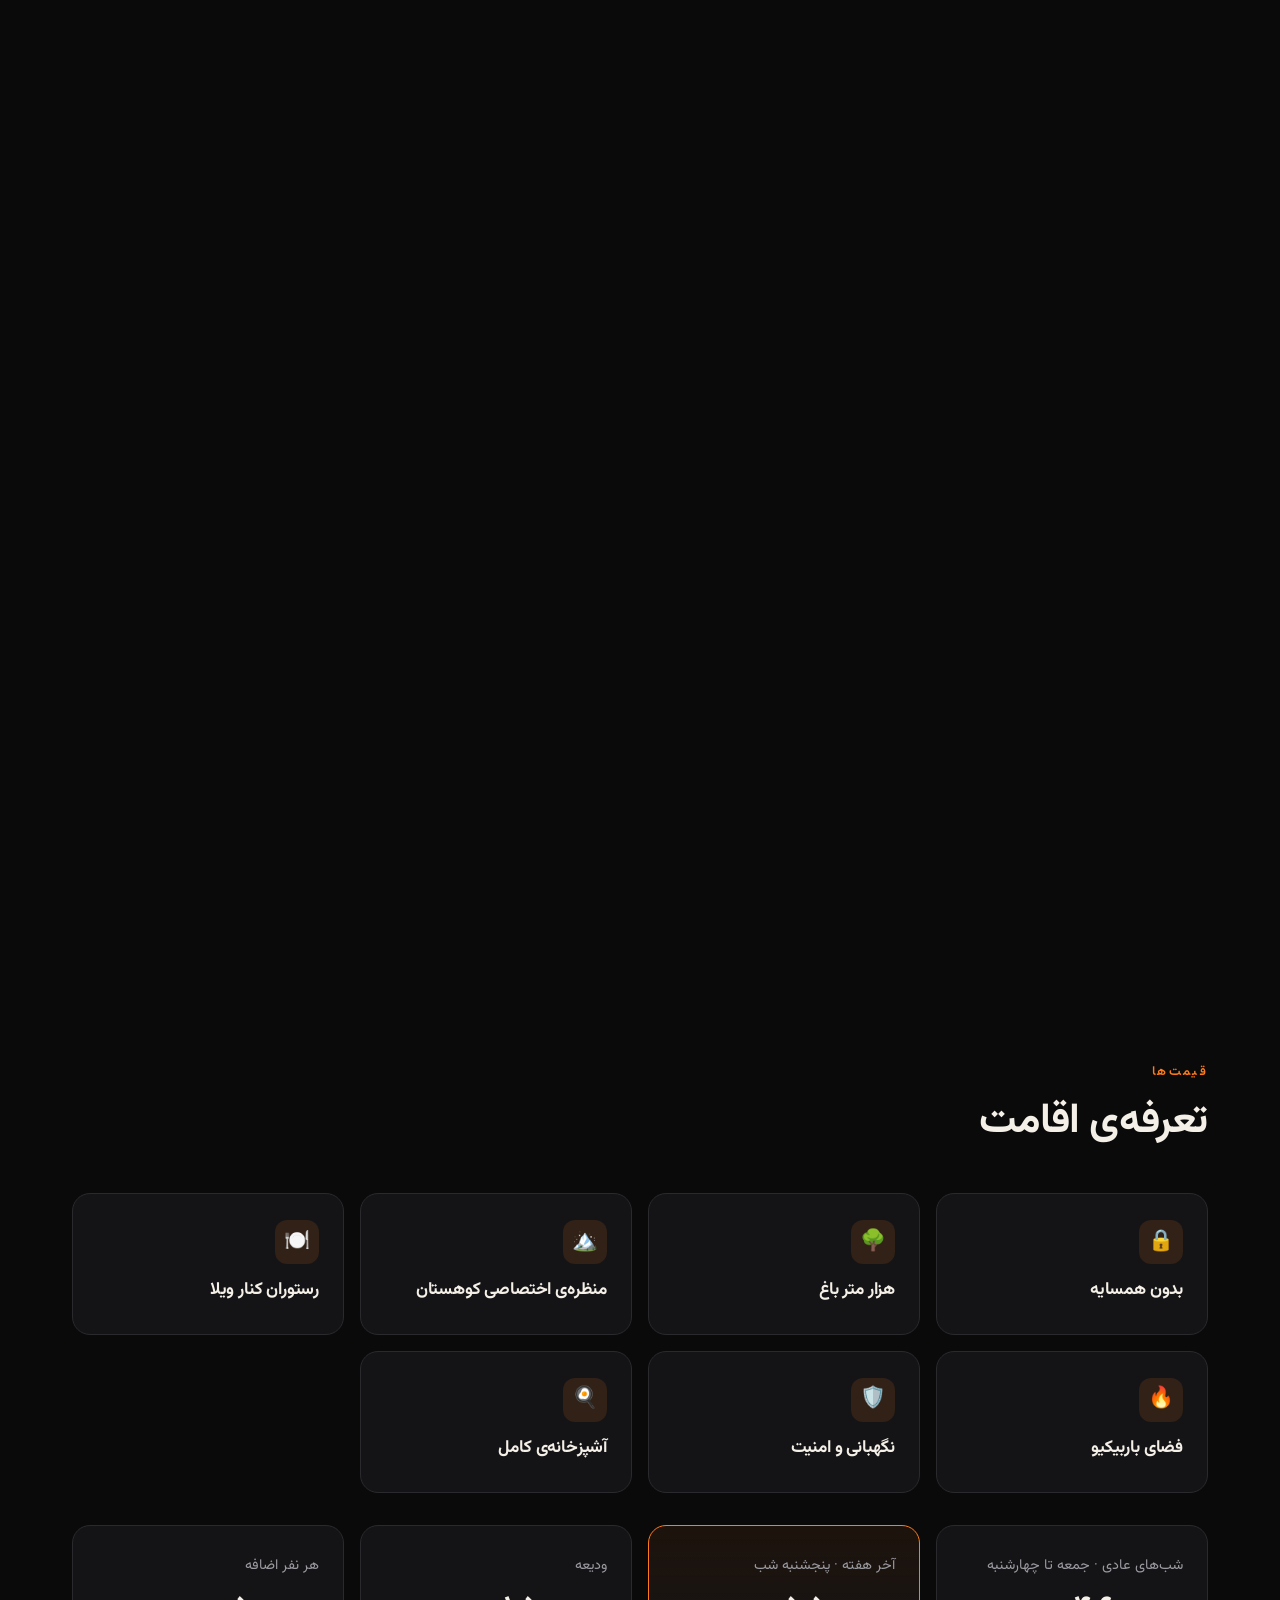
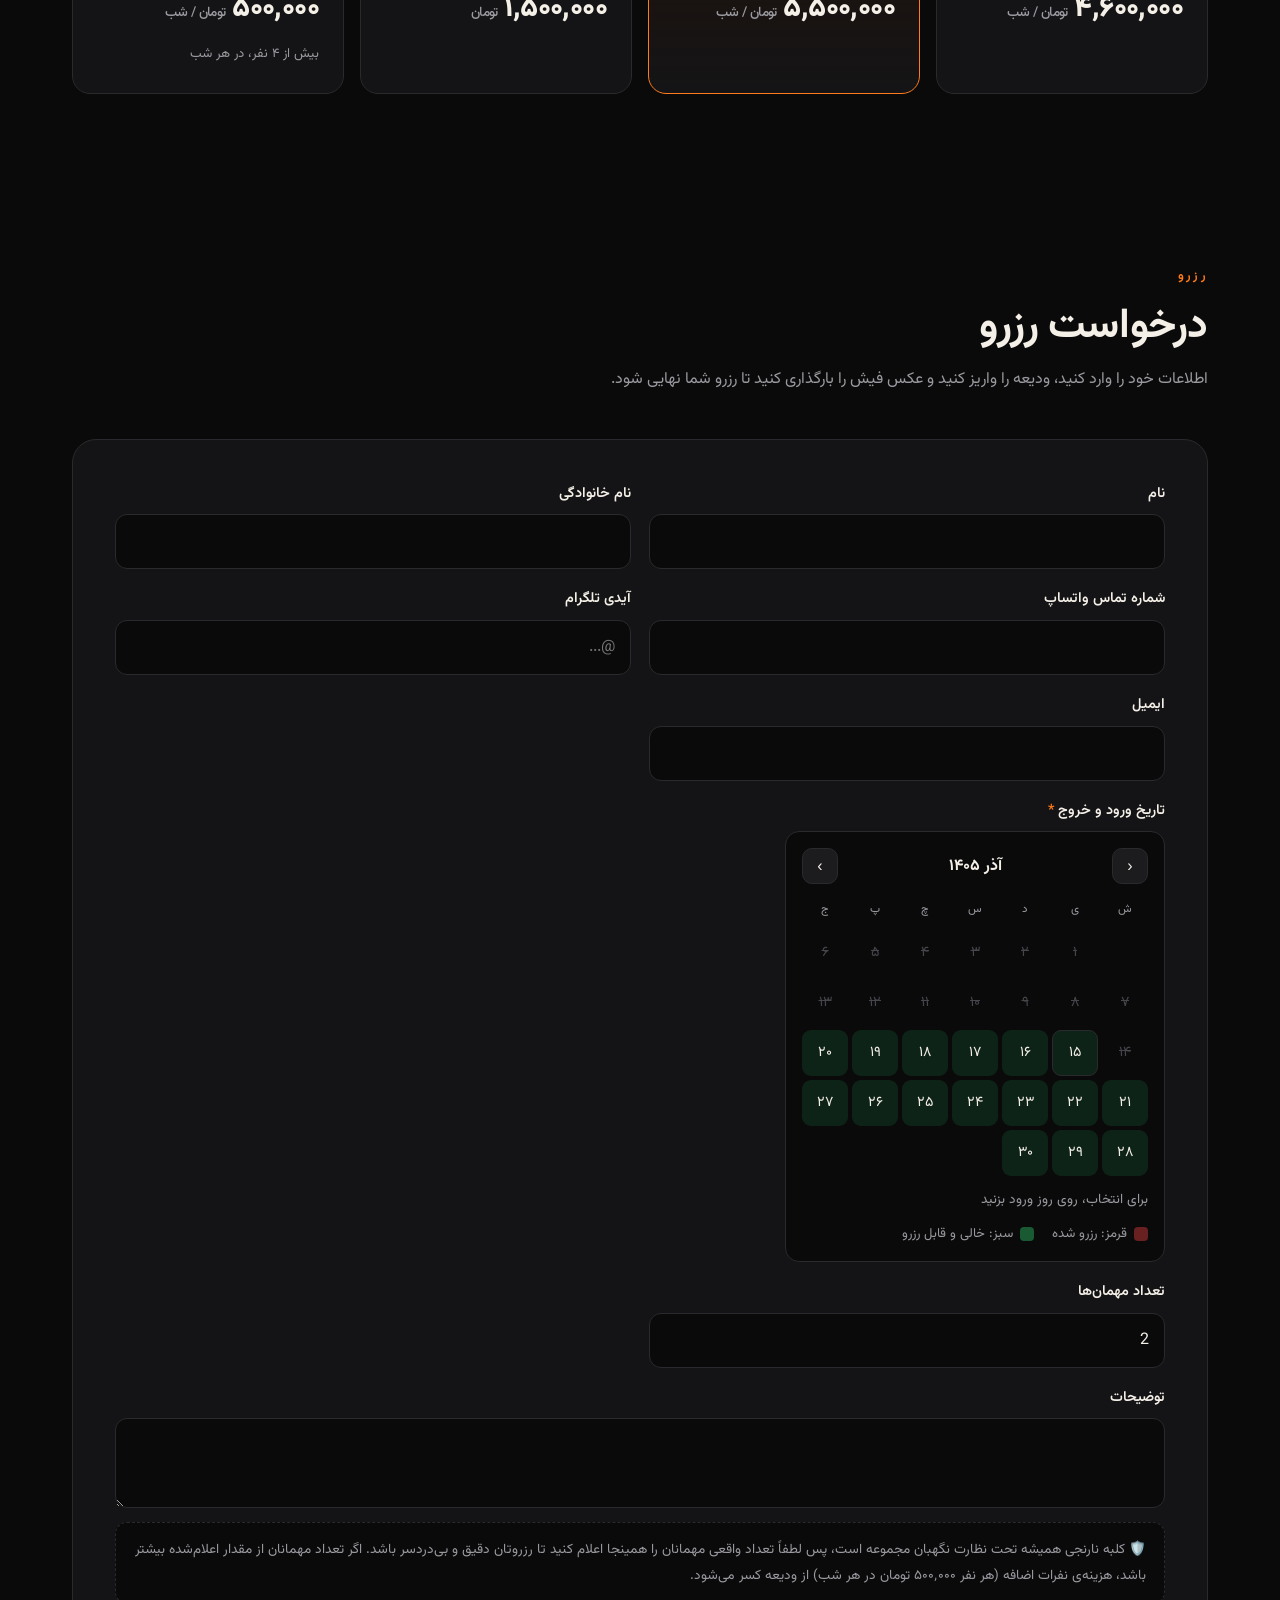
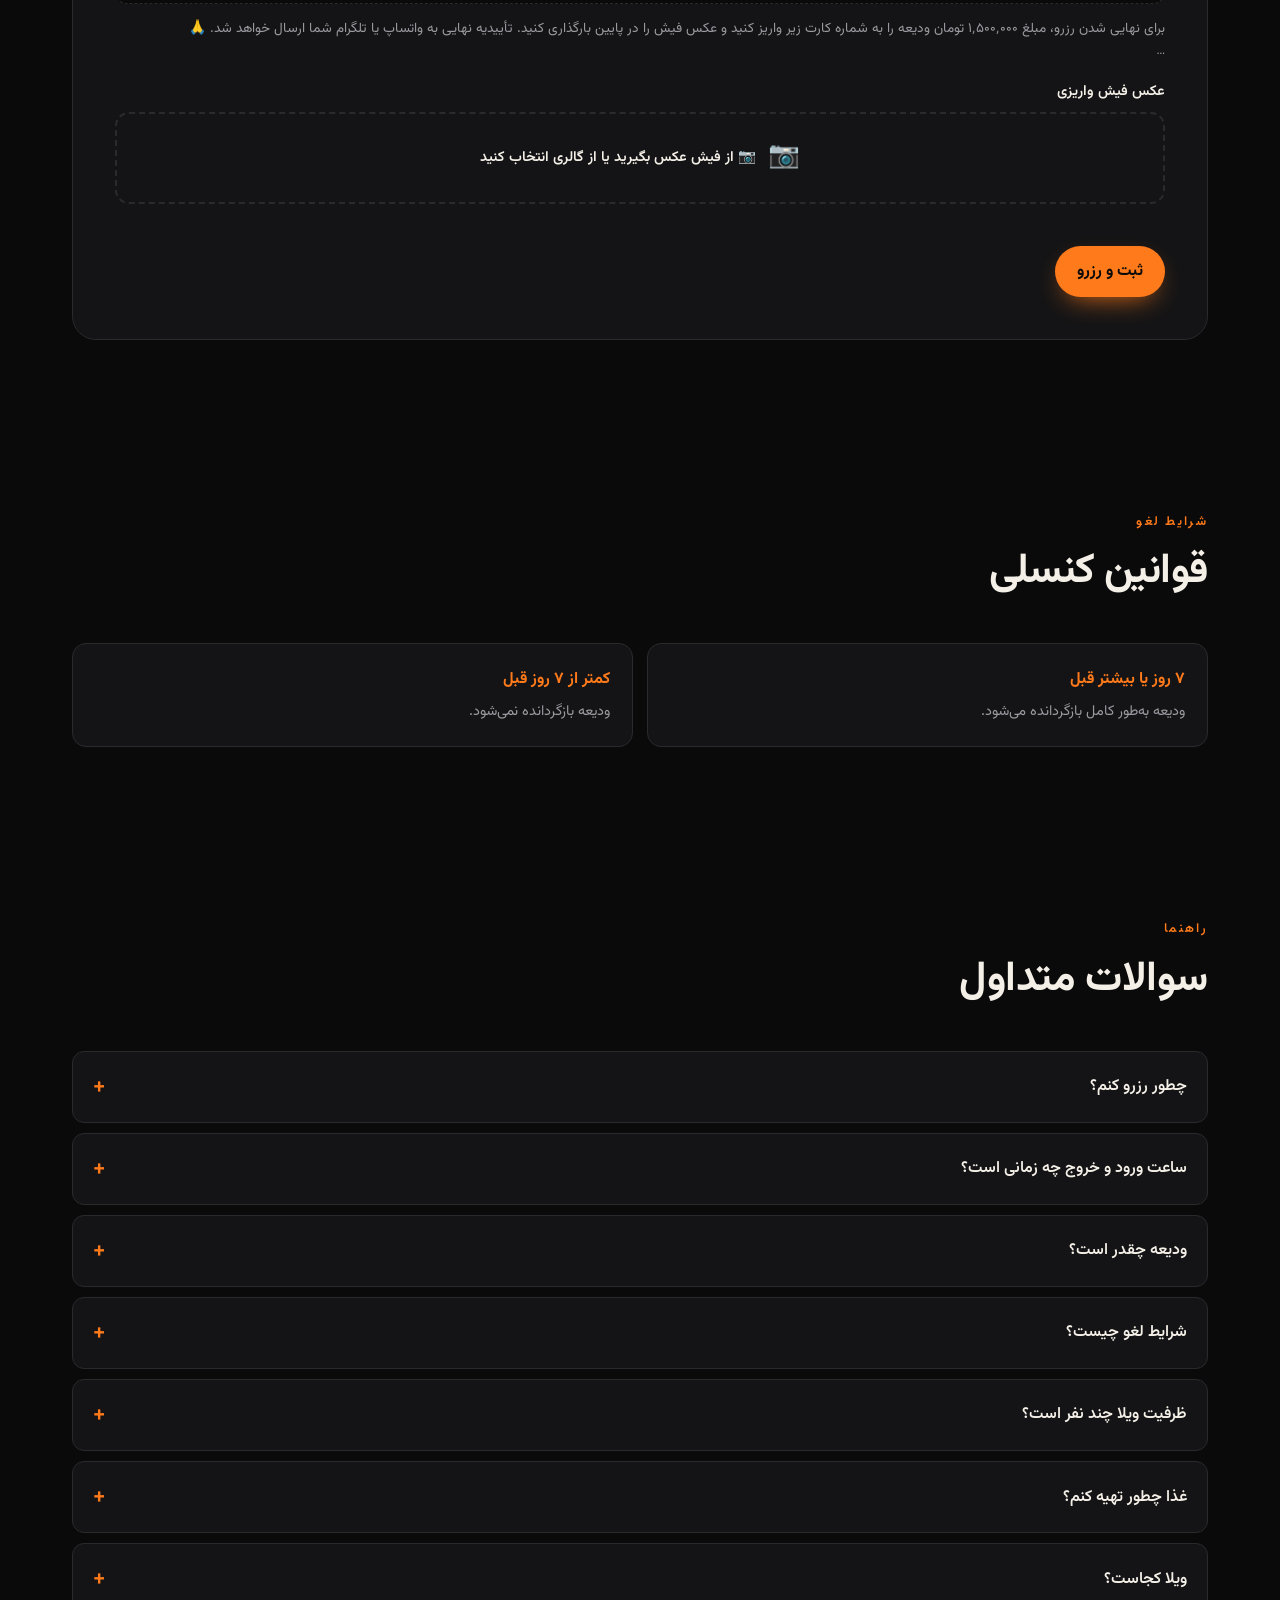
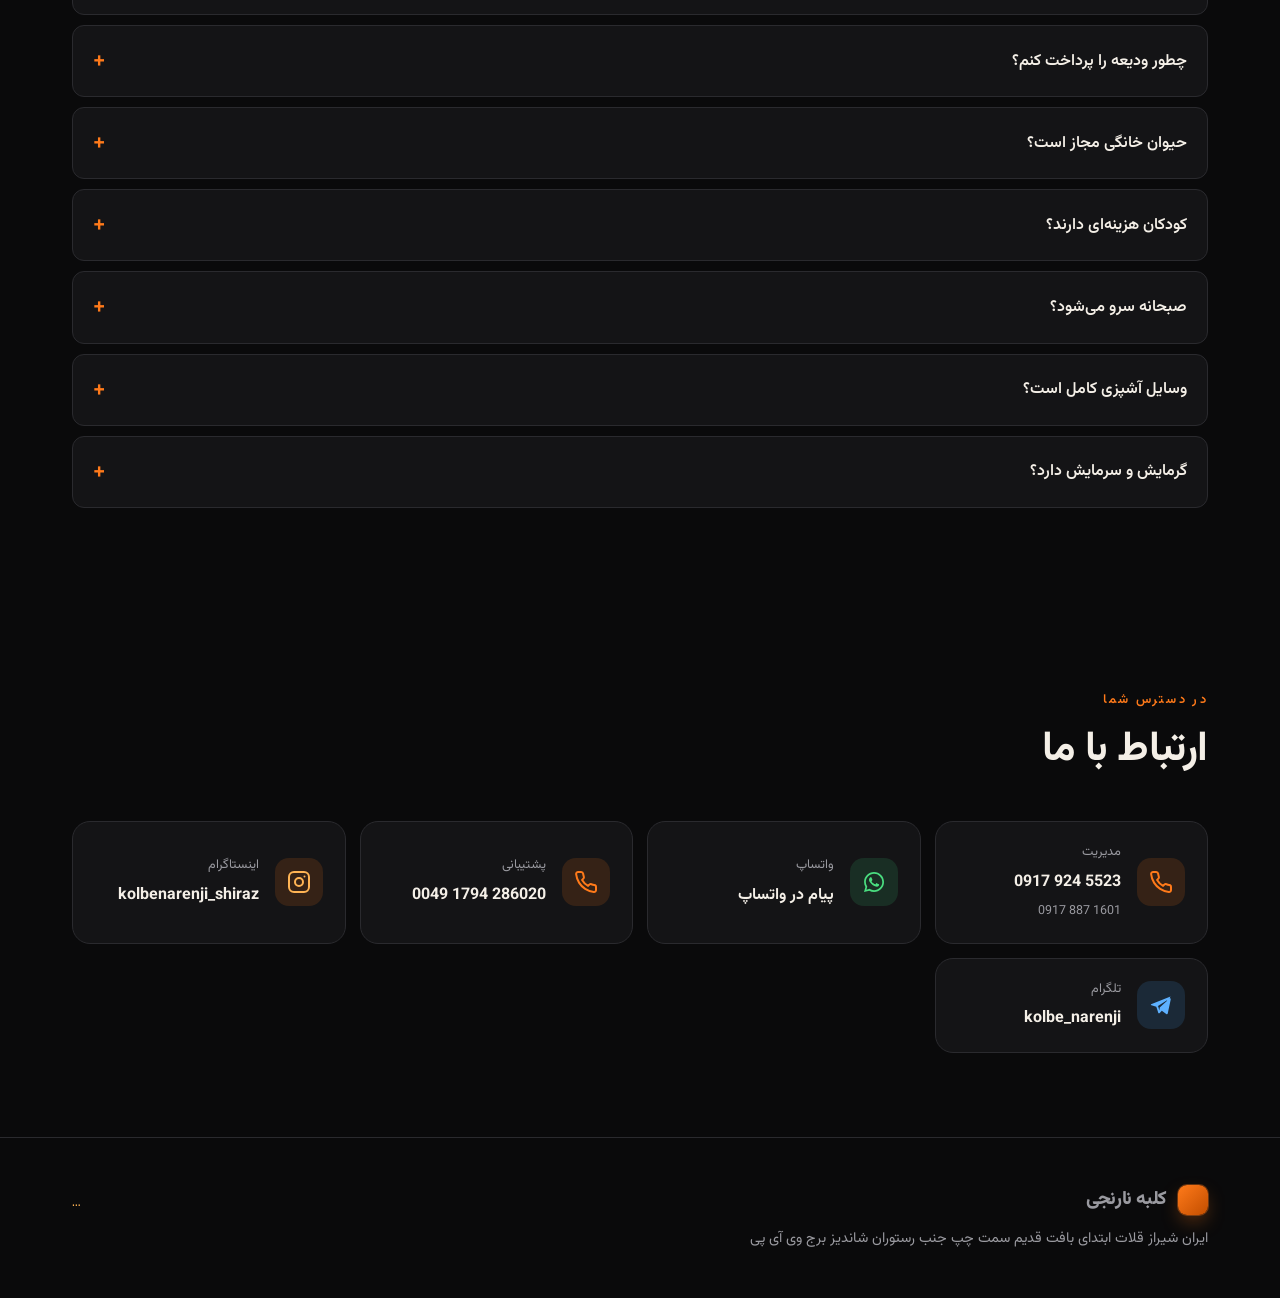
==== commit 6ba38e67: "Parkplatz von der Seite nehmen - es gibt keinen Gemeldet vom Eigentuemer: die Huette hat keinen Park" ====
--- a/index.html
+++ b/index.html
@@ -387,7 +387,6 @@
       <h2 data-i="amen_title">امکانات و مزیت‌ها</h2>
     </div>
     <div class="grid">
-      <div class="card"><div class="ico">🚗</div><h3 data-i="m1_t">پارک کنید و خیالتان راحت باشد</h3><p data-i="m1_p">ماشینتان را با خیال راحت پارک کنید و تمام مدت اقامت فقط از طبیعت لذت ببرید.</p></div>
       <div class="card"><div class="ico">💧</div><h3 data-i="m2_t">چند قدم تا آبشار</h3><p data-i="m2_p">صبح زود از خانه بیرون بزنید و در چند دقیقه پیاده‌روی، صدای آبشار را از نزدیک بشنوید.</p></div>
       <div class="card"><div class="ico">☕</div><h3 data-i="m3_t">هیچ‌جا برای غذا رانندگی نکنید</h3><p data-i="m3_p">کافه‌ها و رستوران‌های قلات فقط چند قدم با شما فاصله دارند.</p></div>
       <div class="card"><div class="ico">🔥</div><h3 data-i="m4_t">شب را کنار آتش تمام کنید</h3><p data-i="m4_p">شب را کنار آتش، با کباب و هوای خنک قلات به پایان برسانید.</p></div>
@@ -505,7 +504,6 @@
       <div class="card"><div class="ico">🏔️</div><h3 data-i="val3_t">منظره‌ی اختصاصی کوهستان</h3></div>
       <div class="card"><div class="ico">🍽️</div><h3 data-i="val4_t">رستوران کنار ویلا</h3></div>
       <div class="card"><div class="ico">🔥</div><h3 data-i="val5_t">فضای باربیکیو</h3></div>
-      <div class="card"><div class="ico">🚗</div><h3 data-i="val6_t">پارکینگ امن</h3></div>
       <div class="card"><div class="ico">🛡️</div><h3 data-i="val7_t">نگهبانی و امنیت</h3></div>
       <div class="card"><div class="ico">🍳</div><h3 data-i="val8_t">آشپزخانه‌ی کامل</h3></div>
     </div>
@@ -638,7 +636,6 @@
     <details class="faq-item"><summary data-i="q3">ودیعه چقدر است؟</summary><div class="ans" data-i="a3">ودیعه ۱٬۵۰۰٬۰۰۰ تومان است که برای تضمین رزرو دریافت می‌شود و طبق شرایط لغو بازگردانده می‌شود.</div></details>
     <details class="faq-item"><summary data-i="q4">شرایط لغو چیست؟</summary><div class="ans" data-i="a4">تا ۷ روز قبل از ورود، ودیعه به‌طور کامل بازگردانده می‌شود. کمتر از ۷ روز، ودیعه بازگردانده نمی‌شود.</div></details>
     <details class="faq-item"><summary data-i="q5">ظرفیت ویلا چند نفر است؟</summary><div class="ans" data-i="a5">پایه برای ۴ نفر است و تا ۶ نفر با هزینهٔ اضافه (هر نفر ۵۰۰٬۰۰۰ تومان در هر شب) امکان‌پذیر است.</div></details>
-    <details class="faq-item"><summary data-i="q6">پارکینگ دارد؟</summary><div class="ans" data-i="a6">بله، پارکینگ امن و جای کافی در نزدیکی ویلا موجود است.</div></details>
     <details class="faq-item"><summary data-i="q7">غذا چطور تهیه کنم؟</summary><div class="ans" data-i="a7">رستوران برج وی‌آی‌پی درست کنار ویلاست و می‌توانید مستقیم سفارش دهید. کافه و رستوران‌های دیگری هم در نزدیکی هستند.</div></details>
     <details class="faq-item"><summary data-i="q8">ویلا کجاست؟</summary><div class="ans" data-i="a8">شیراز، روستای قلات، ابتدای بافت قدیم، کنار رستوران شاندیز برج وی‌آی‌پی؛ با چشم‌انداز کوه و آبشارهای قلات در نزدیکی.</div></details>
     <details class="faq-item"><summary data-i="q9">چطور ودیعه را پرداخت کنم؟</summary><div class="ans" data-i="a9">مبلغ ودیعه را به شماره کارت اعلام‌شده در همین صفحه (همراه با نام صاحب حساب) واریز کنید و سپس عکس فیش را در سایت آپلود کنید.</div></details>
@@ -730,7 +727,6 @@
     q3:"ودیعه چقدر است؟", a3:"ودیعه ۱٬۵۰۰٬۰۰۰ تومان است که برای تضمین رزرو دریافت می‌شود و طبق شرایط لغو بازگردانده می‌شود.",
     q4:"شرایط لغو چیست؟", a4:"تا ۷ روز قبل از ورود، ودیعه به‌طور کامل بازگردانده می‌شود. کمتر از ۷ روز، ودیعه بازگردانده نمی‌شود.",
     q5:"ظرفیت ویلا چند نفر است؟", a5:"پایه برای ۴ نفر است و تا ۶ نفر با هزینهٔ اضافه (هر نفر ۵۰۰٬۰۰۰ تومان در هر شب) امکان‌پذیر است.",
-    q6:"پارکینگ دارد؟", a6:"بله، پارکینگ امن و جای کافی در نزدیکی ویلا موجود است.",
     q7:"غذا چطور تهیه کنم؟", a7:"رستوران برج وی‌آی‌پی درست کنار ویلاست و می‌توانید مستقیم سفارش دهید. کافه و رستوران‌های دیگری هم در نزدیکی هستند. کلبه نارنجی مجهز به آشپزخانه با ظروف برای آشپزی هست و غیر از اون می‌تونید از باربیکیو هم برای کباب بازی استفاده کنید😉.",
     q8:"ویلا کجاست؟", a8:"شیراز، روستای قلات، ابتدای بافت قدیم، کنار رستوران شاندیز برج وی‌آی‌پی؛ با چشم‌انداز کوه و آبشارهای قلات در نزدیکی.",
     q9:"چطور ودیعه را پرداخت کنم؟", a9:"مبلغ ودیعه را به شماره کارت اعلام‌شده در همین صفحه (همراه با نام صاحب حساب) واریز کنید و سپس عکس فیش را در سایت آپلود کنید.",
@@ -763,7 +759,6 @@
     a3_t:"شب‌نشینی کنار آتش", a3_p:"عصر را زیر درختان میوه بگذرانید و شب را با کباب و آتش در باغ تمام کنید.",
     a4_t:"دیگر لازم نیست رانندگی کنید", a4_p:"بهترین غذای منطقه، رستوران برج وی‌آی‌پی، فقط چند قدم با شما فاصله دارد.",
     amen_eyebrow:"چرا اینجا", amen_title:"امکانات و مزیت‌ها",
-    m1_t:"پارک کنید و خیالتان راحت باشد", m1_p:"ماشینتان را با خیال راحت پارک کنید و تمام مدت اقامت فقط از طبیعت لذت ببرید.",
     m2_t:"چند قدم تا آبشار", m2_p:"صبح زود از خانه بیرون بزنید و در چند دقیقه پیاده‌روی، صدای آبشار را از نزدیک بشنوید.",
     m3_t:"هیچ‌جا برای غذا رانندگی نکنید", m3_p:"کافه‌ها و رستوران‌های قلات فقط چند قدم با شما فاصله دارند.",
     m4_t:"شب را کنار آتش تمام کنید", m4_p:"شب را کنار آتش، با کباب و هوای خنک قلات به پایان برسانید.",
@@ -787,7 +782,7 @@
     test5_p:"«چشم‌انداز کوهش عالی بود، شب‌ها هم زیر درختای باغ می‌نشستیم.»", test5_n:"امیر، تهران",
     price_eyebrow:"قیمت‌ها", price_title:"تعرفه‌ی اقامت",
     val1_t:"بدون همسایه", val2_t:"هزار متر باغ", val3_t:"منظره‌ی اختصاصی کوهستان", val4_t:"رستوران کنار ویلا",
-    val5_t:"فضای باربیکیو", val6_t:"پارکینگ امن", val7_t:"نگهبانی و امنیت", val8_t:"آشپزخانه‌ی کامل",
+    val5_t:"فضای باربیکیو", val7_t:"نگهبانی و امنیت", val8_t:"آشپزخانه‌ی کامل",
     p1_l:"شب‌های عادی · جمعه تا چهارشنبه", p2_l:"آخر هفته · پنجشنبه شب",
     p3_l:"ودیعه", p3_n:"",
     p4_l:"هر نفر اضافه", p4_n:"بیش از ۴ نفر، در هر شب",
